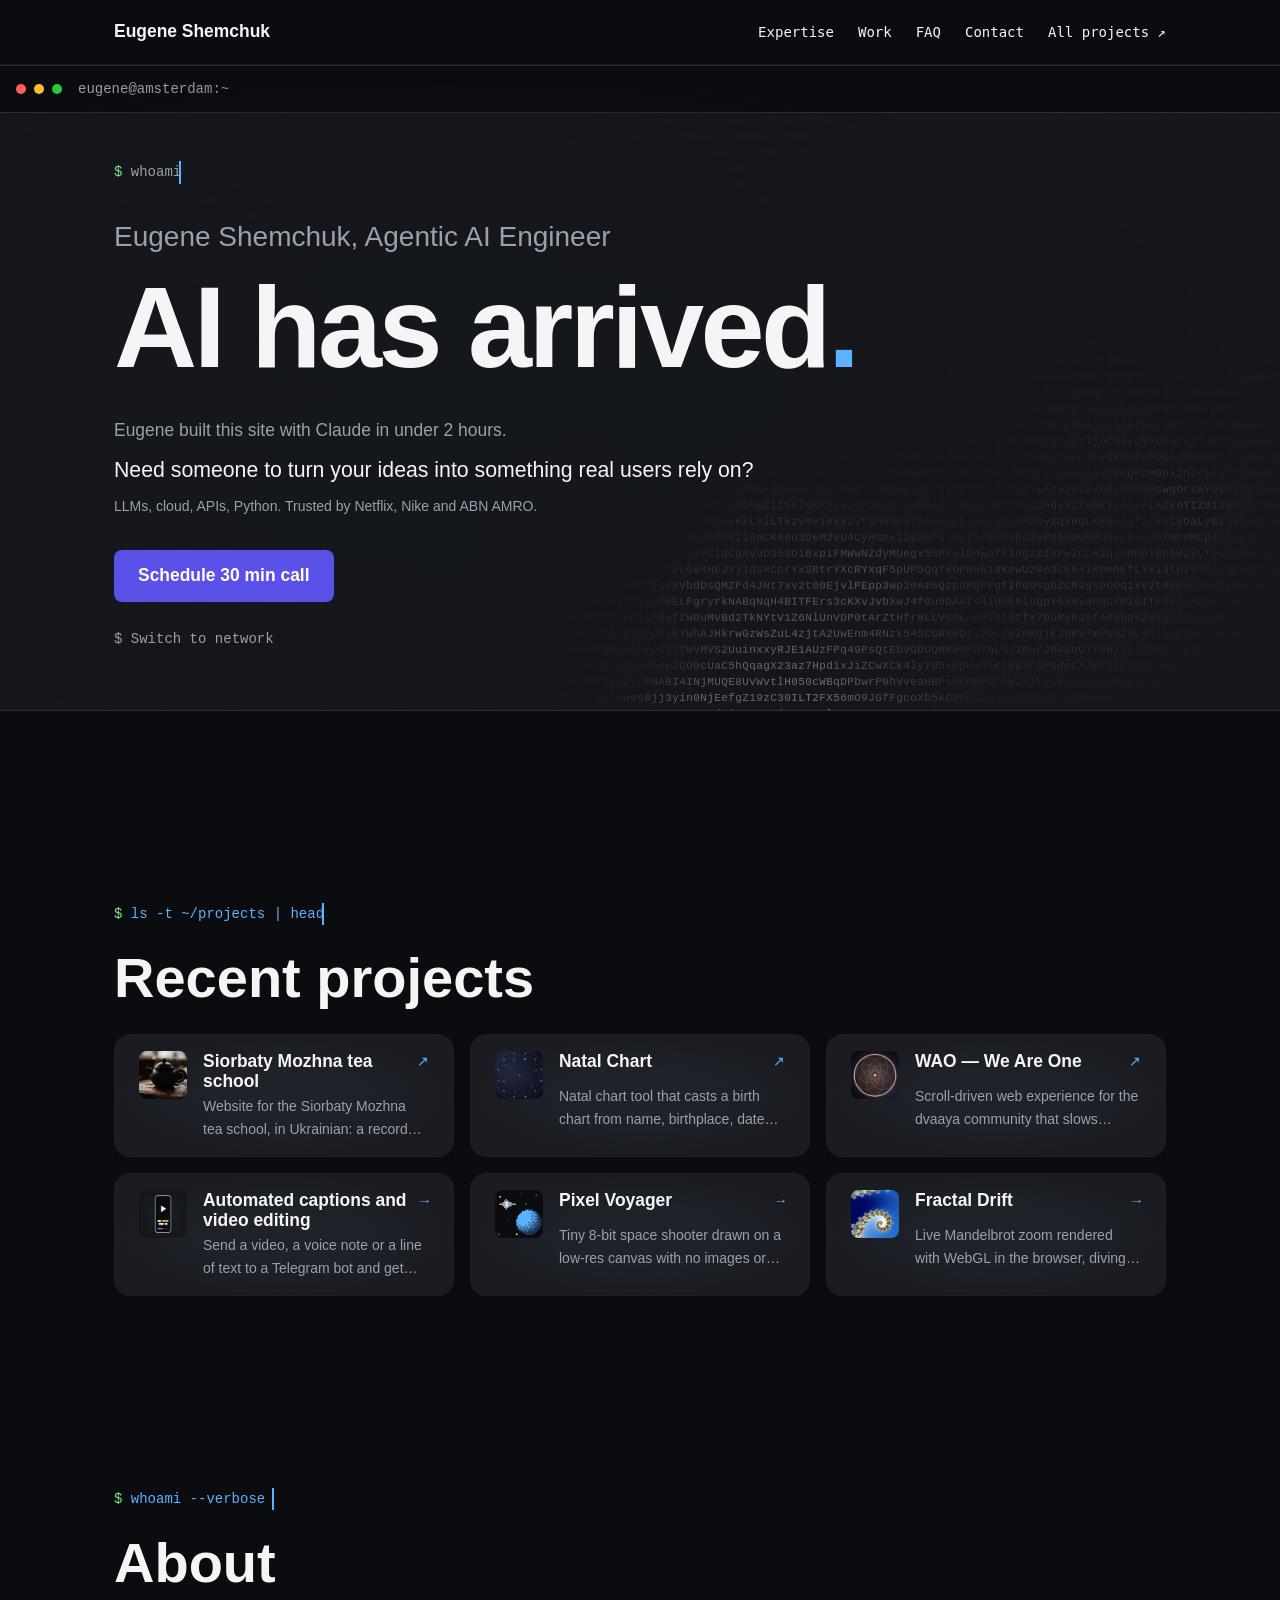
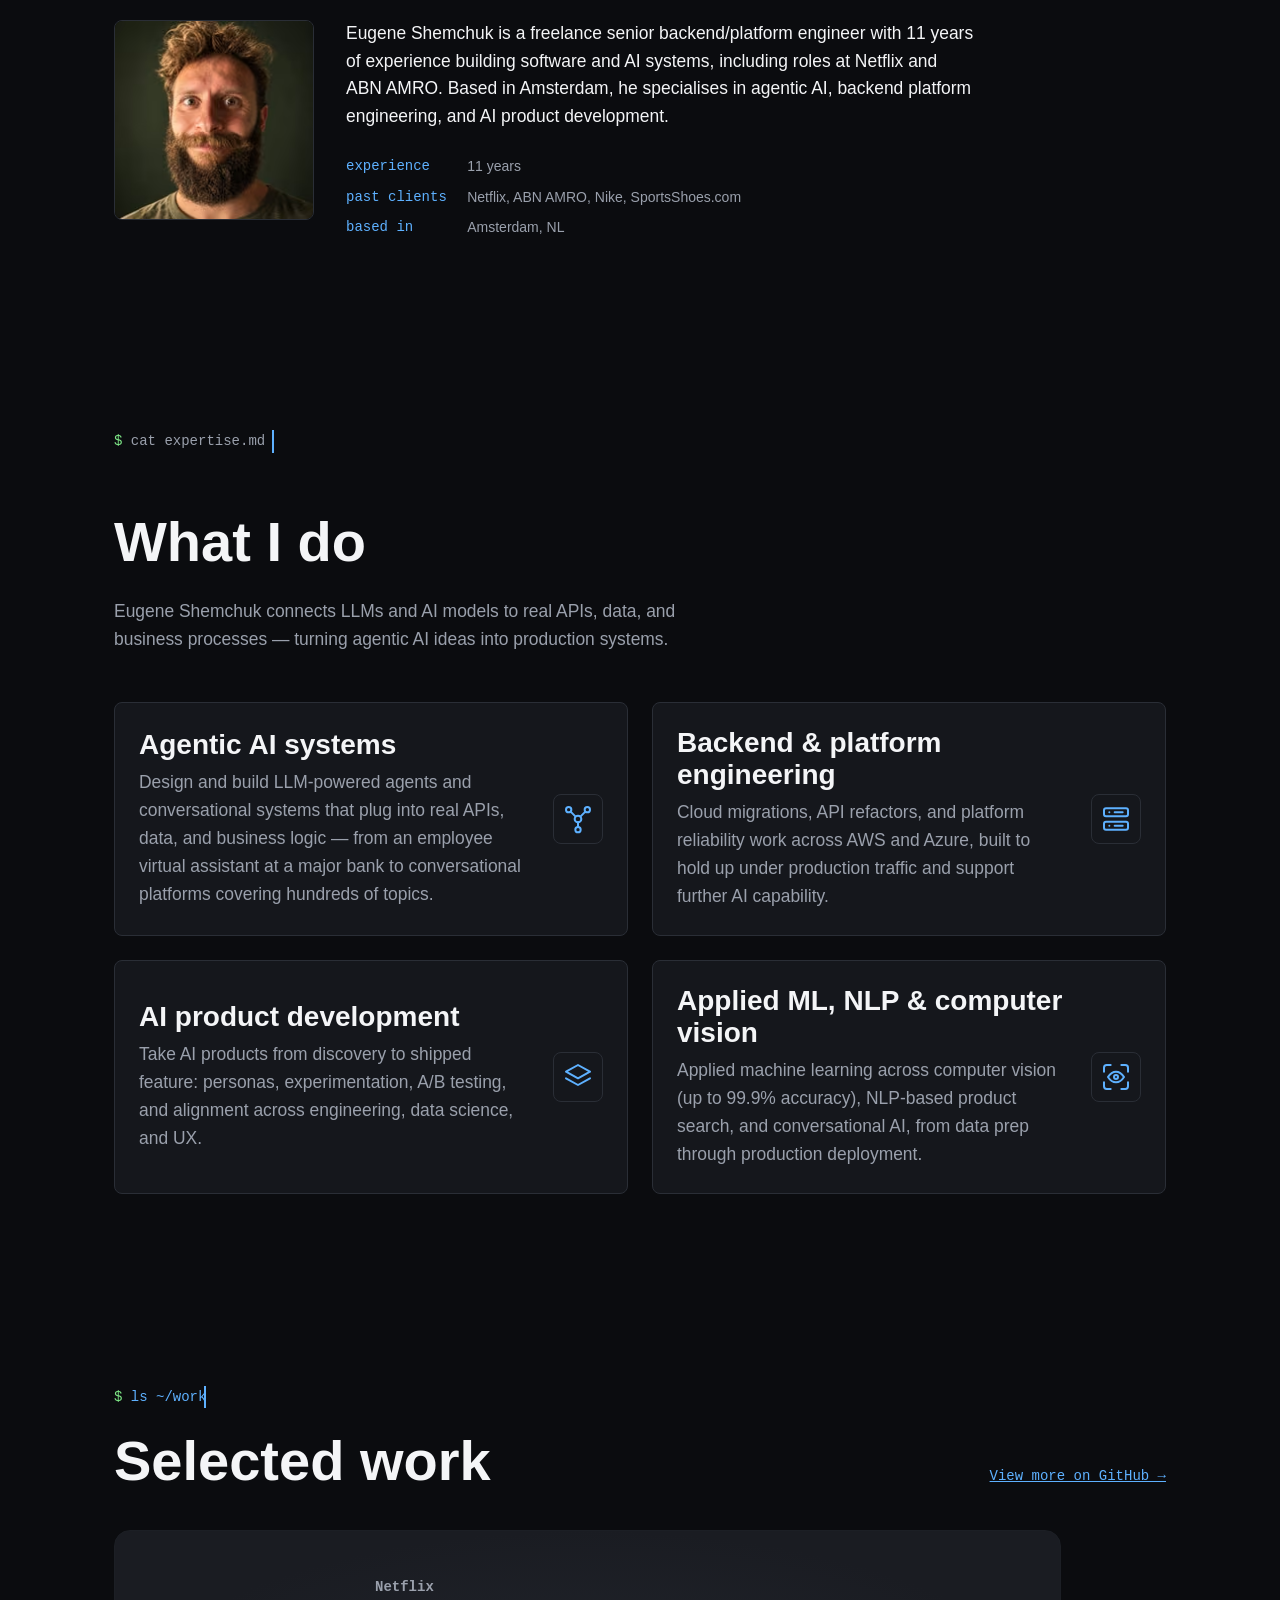
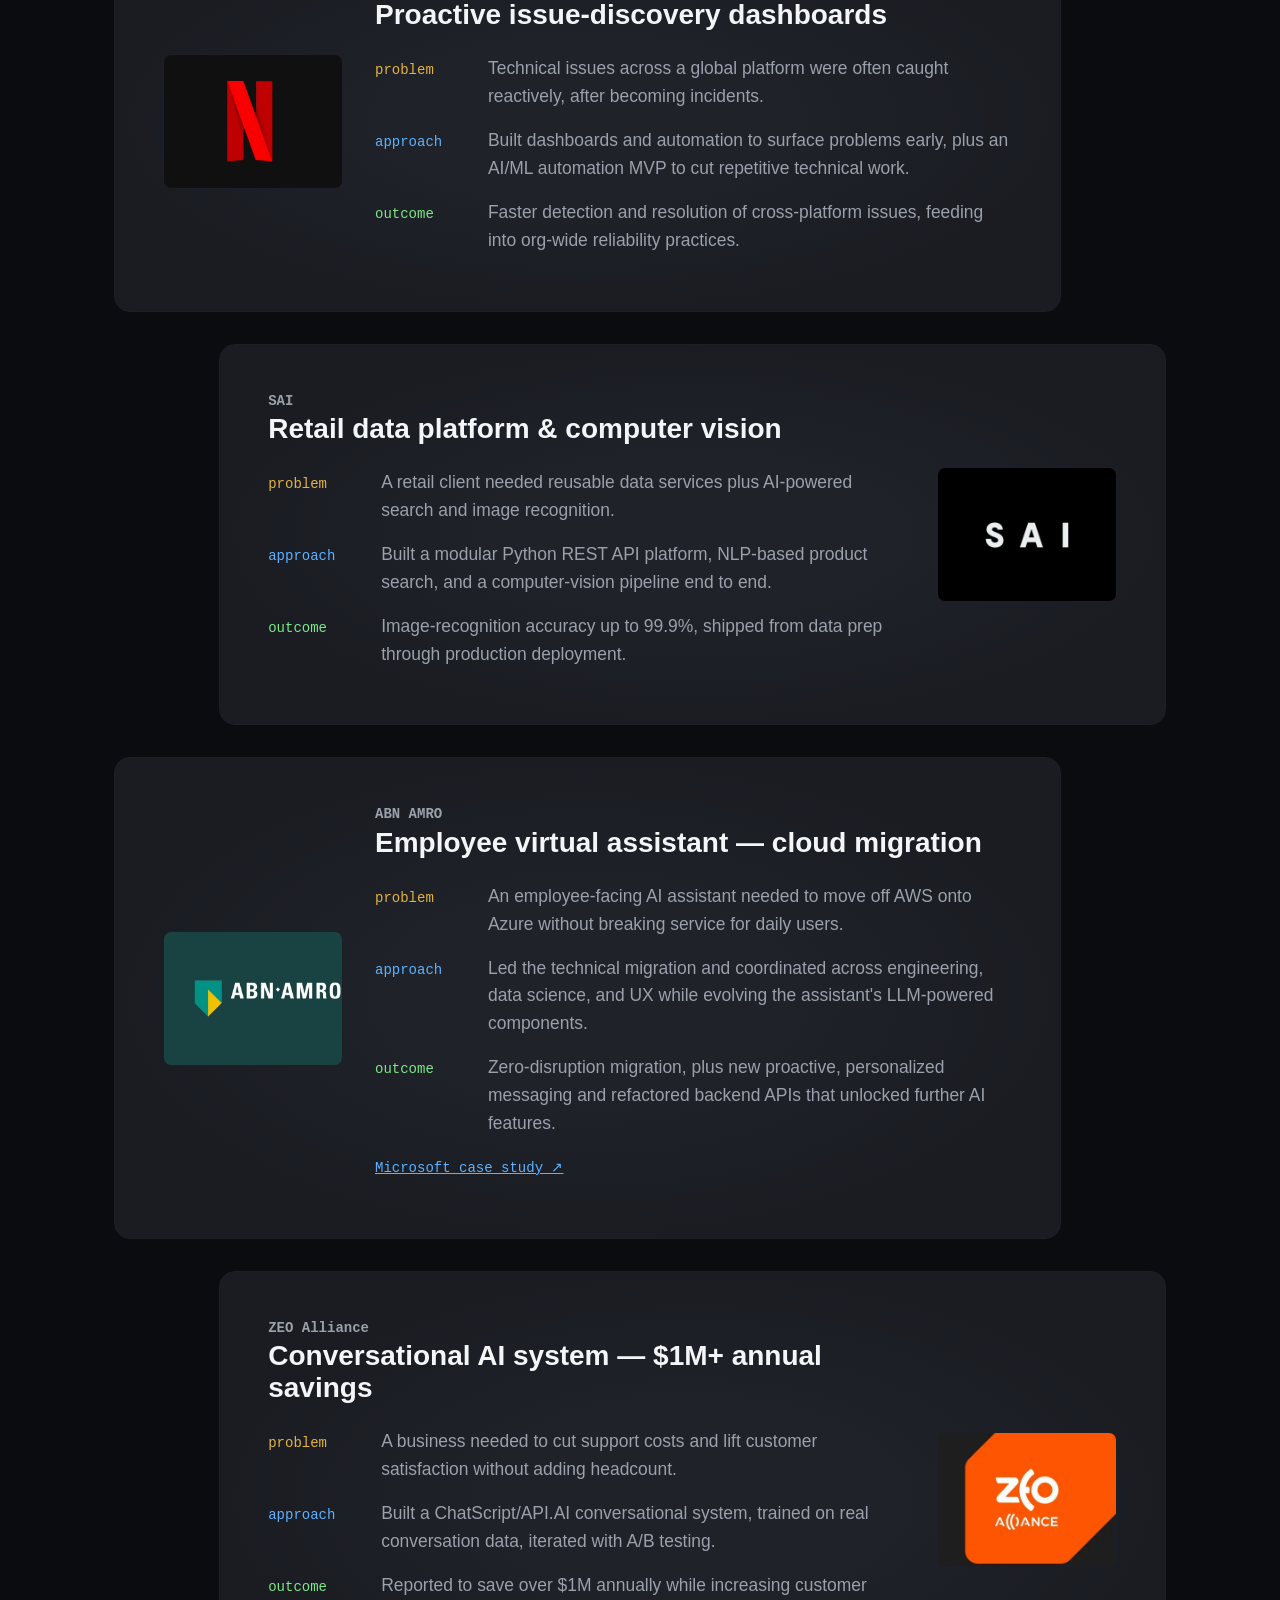
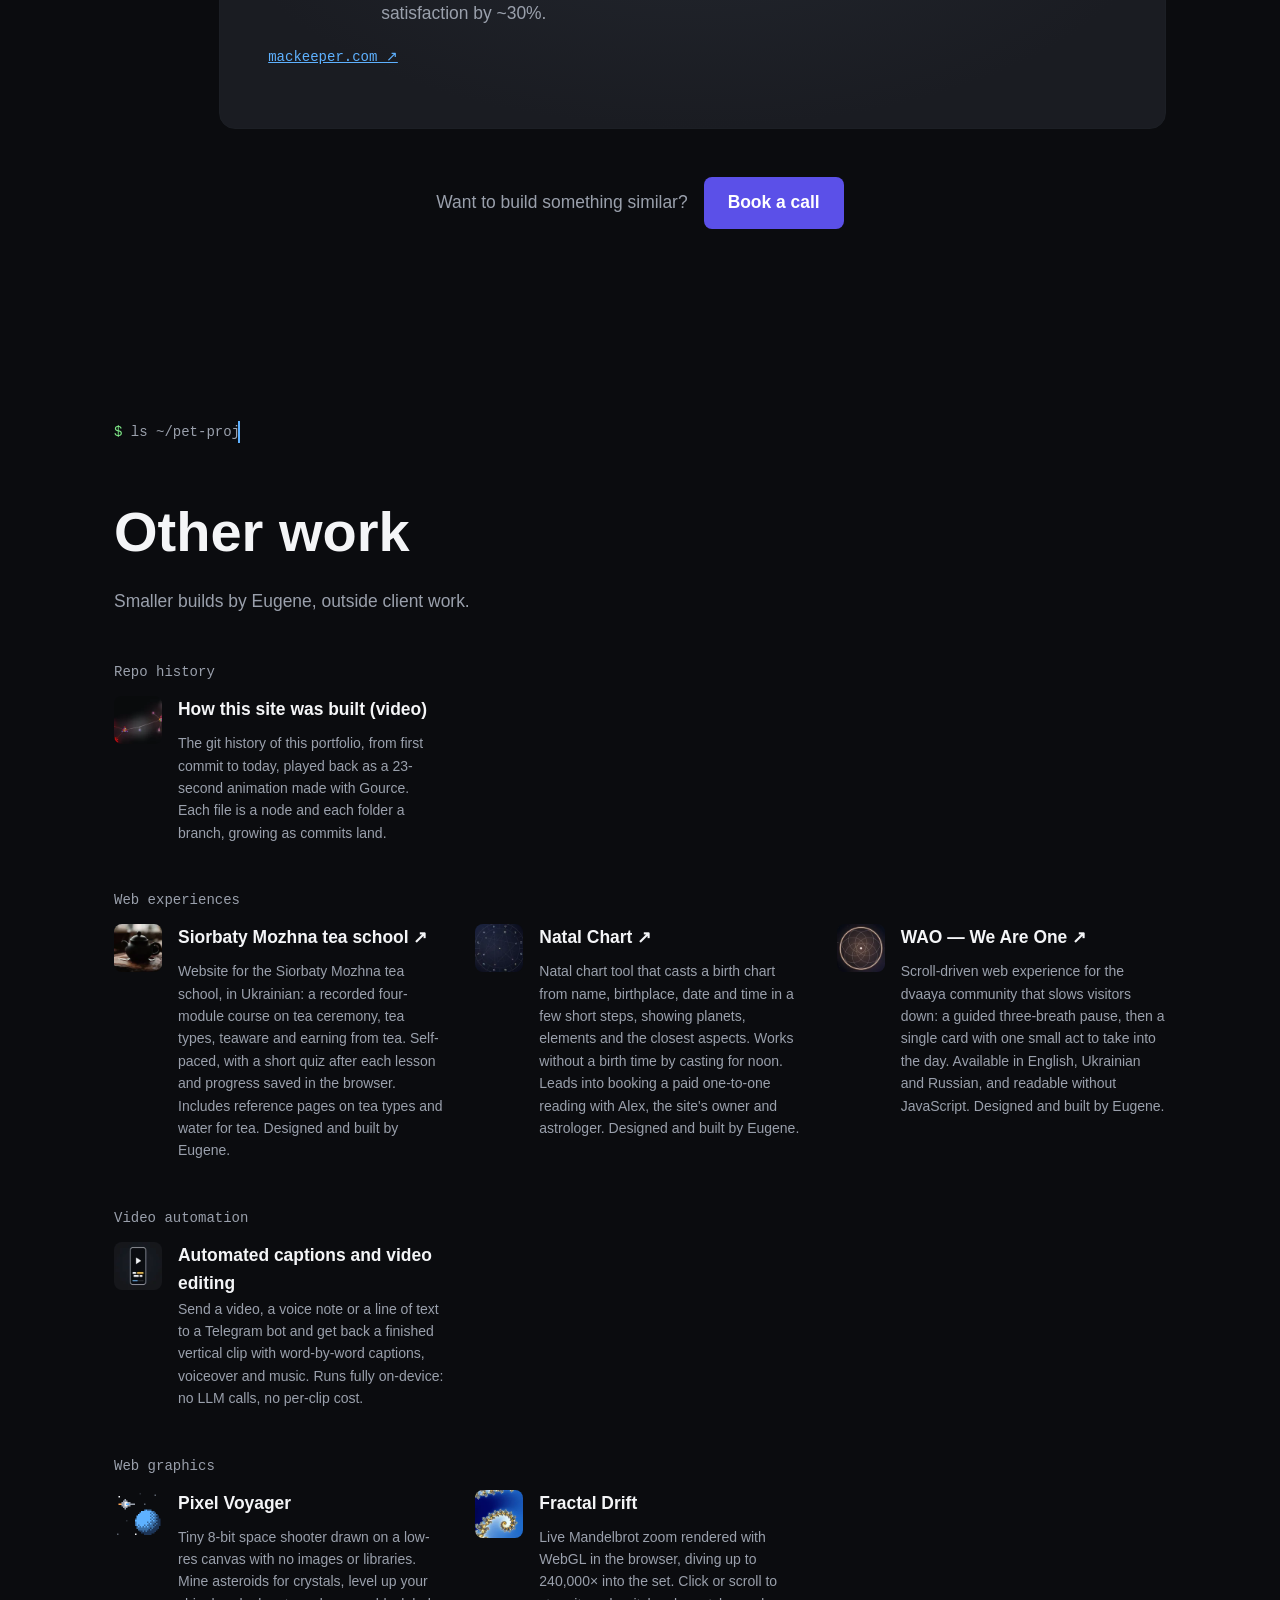
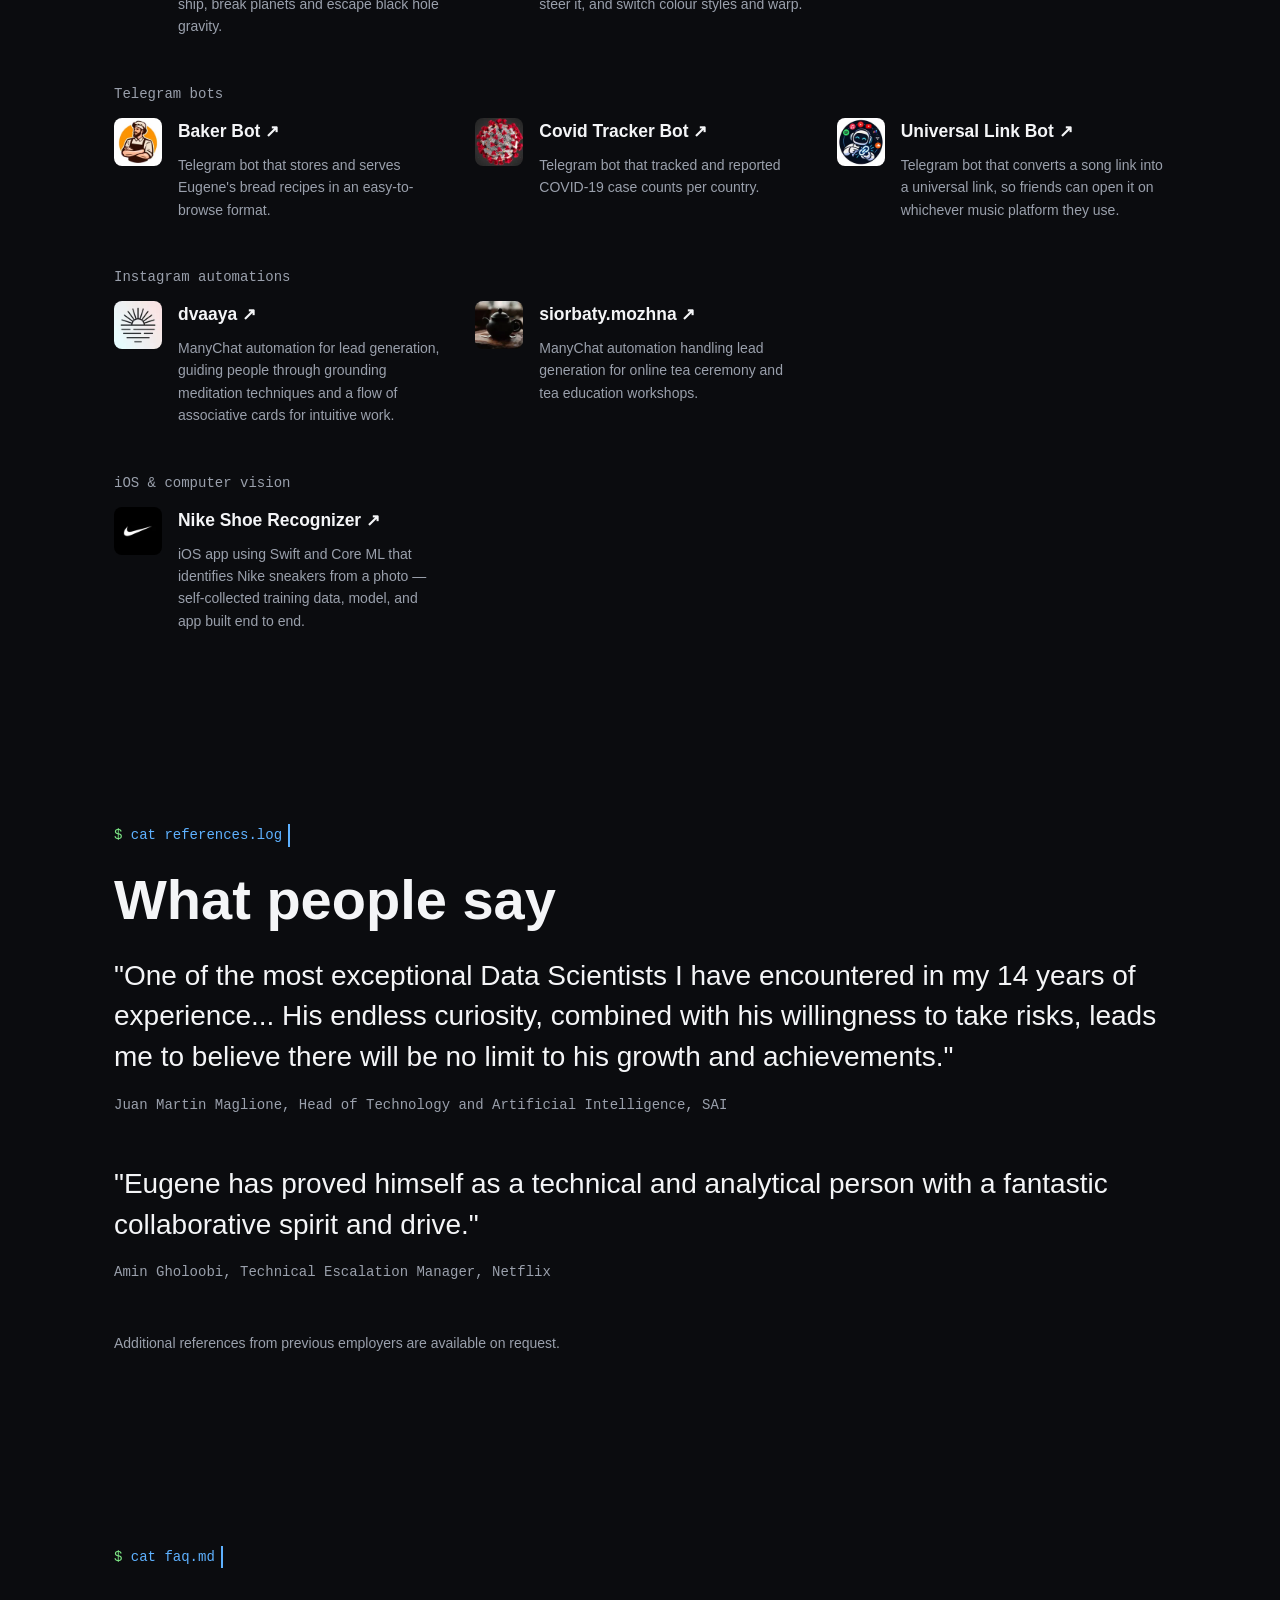
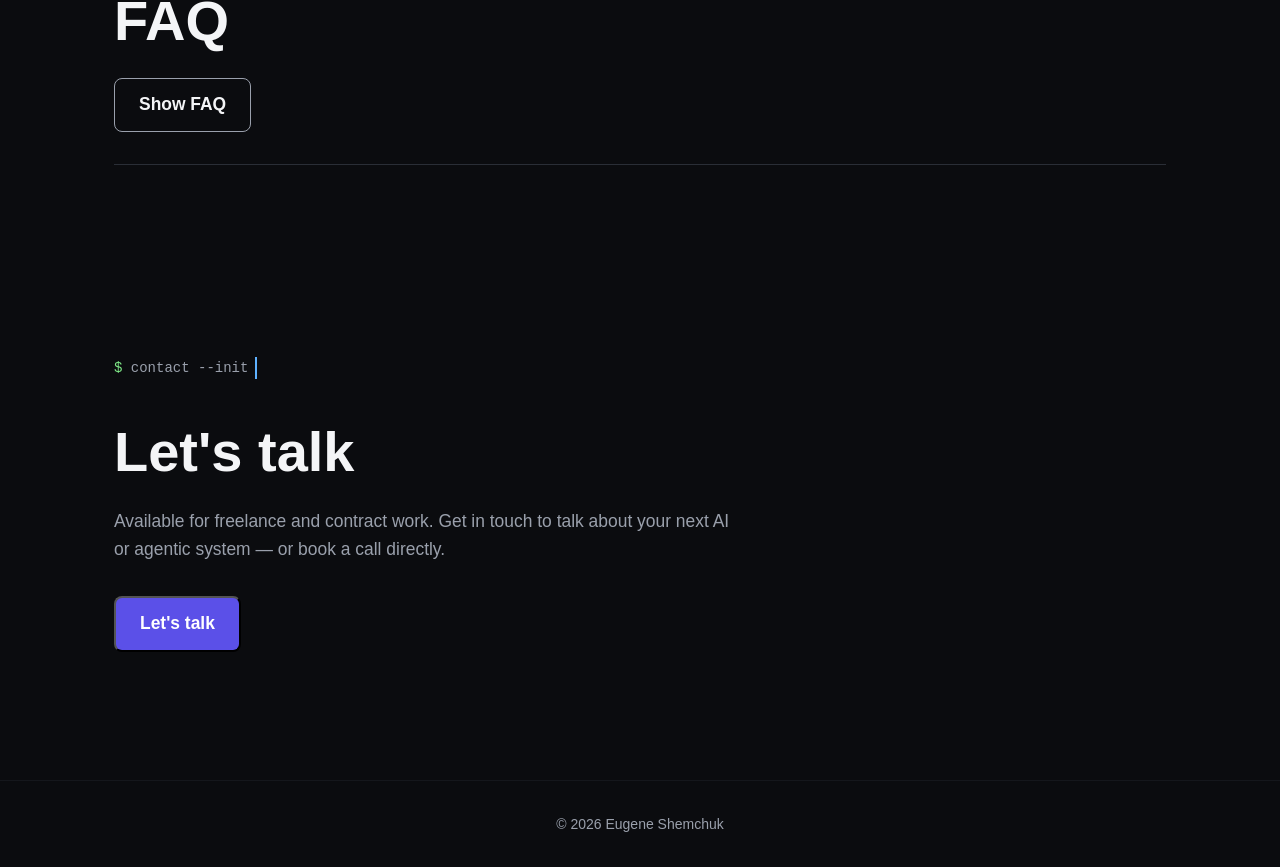
==== index.html @ 24577760 "Other work: add Gource repo history video (top) Co-Authored-By: Claude Opus 5.5 <noreply@anthropic.c" ====
<!doctype html>
<html lang="en">
<head>
  <script>document.documentElement.classList.add("js");</script>
  <meta charset="UTF-8" />
  <meta name="viewport" content="width=device-width, initial-scale=1" />
  <title>Eugene Shemchuk — Agentic AI & Platform Engineer, Amsterdam</title>
  <meta name="description" content="Eugene Shemchuk is a freelance senior backend/platform engineer in Amsterdam specialising in agentic AI systems and AI product development. Available for contract work." />
  <link rel="canonical" href="https://eugeneshemchuk.github.io/Portfolio/" />

  <meta property="og:type" content="profile" />
  <meta property="og:title" content="Eugene Shemchuk — Agentic AI & Platform Engineer, Amsterdam" />
  <meta property="og:description" content="Freelance senior backend/platform engineer building agentic AI systems and AI-powered products. Based in Amsterdam, available for contract work." />
  <meta property="og:url" content="https://eugeneshemchuk.github.io/Portfolio/" />
  <meta property="og:image" content="https://eugeneshemchuk.github.io/Portfolio/assets/img/og-image.jpg" />
  <meta property="og:image:width" content="1200" />
  <meta property="og:image:height" content="630" />
  <meta name="twitter:card" content="summary_large_image" />
  <meta name="twitter:title" content="Eugene Shemchuk — Agentic AI & Platform Engineer, Amsterdam" />
  <meta name="twitter:description" content="Freelance senior backend/platform engineer building agentic AI systems and AI-powered products. Based in Amsterdam, available for contract work." />
  <meta name="twitter:image" content="https://eugeneshemchuk.github.io/Portfolio/assets/img/og-image.jpg" />

  <link rel="stylesheet" href="css/tokens.css" />
  <link rel="stylesheet" href="css/base.css" />
  <link rel="stylesheet" href="css/sections.css" />

  <script type="application/ld+json">
  {
    "@context": "https://schema.org",
    "@type": "ProfilePage",
    "mainEntity": {
      "@type": "Person",
      "name": "Eugene Shemchuk",
      "jobTitle": "Senior Backend/Platform Engineer",
      "description": "Freelance senior backend/platform engineer specialising in agentic AI systems and AI product development.",
      "url": "https://eugeneshemchuk.github.io/Portfolio/",
      "image": "https://eugeneshemchuk.github.io/Portfolio/assets/img/eugene-600.jpg",
      "email": "mailto:shemchuk.eugene@gmail.com",
      "knowsAbout": [
        "Agentic AI systems",
        "Large language models",
        "Backend engineering",
        "Platform engineering",
        "AI product development",
        "Machine learning",
        "Natural language processing",
        "Computer vision"
      ],
      "sameAs": [
        "https://www.linkedin.com/in/eugene-shemchuk-2b9158165/",
        "https://github.com/Eugeneshemchuk"
      ],
      "address": {
        "@type": "PostalAddress",
        "addressLocality": "Amsterdam",
        "addressCountry": "NL"
      }
    }
  }
  </script>

  <script type="application/ld+json">
  {
    "@context": "https://schema.org",
    "@type": "FAQPage",
    "mainEntity": [
      {
        "@type": "Question",
        "name": "What does Eugene do?",
        "acceptedAnswer": { "@type": "Answer", "text": "Eugene is a freelance senior backend/platform engineer based in Amsterdam, specialising in agentic AI systems, backend and platform engineering, and AI product development." }
      },
      {
        "@type": "Question",
        "name": "Is Eugene available for freelance work?",
        "acceptedAnswer": { "@type": "Answer", "text": "Yes — Eugene is currently available for freelance and contract engagements." }
      },
      {
        "@type": "Question",
        "name": "How much experience does Eugene have?",
        "acceptedAnswer": { "@type": "Answer", "text": "11 years, spanning software engineering, applied ML/NLP/computer vision, and large-scale platform engineering." }
      },
      {
        "@type": "Question",
        "name": "What companies has Eugene worked with?",
        "acceptedAnswer": { "@type": "Answer", "text": "Netflix, ABN AMRO, Nike, and SportsShoes.com, spanning the entertainment, banking, and retail industries." }
      },
      {
        "@type": "Question",
        "name": "What kind of results has Eugene delivered?",
        "acceptedAnswer": { "@type": "Answer", "text": "Examples include a conversational AI system reported to save $1M+ a year and lift customer satisfaction by 30%, and computer vision systems reaching up to 99.9% accuracy." }
      },
      {
        "@type": "Question",
        "name": "Where is Eugene based, and does he work remotely?",
        "acceptedAnswer": { "@type": "Answer", "text": "Eugene works fully remote with no fixed location ties. He holds legal residence in Amsterdam, Netherlands, where he is registered as a freelancer (eenmanszaak)." }
      },
      {
        "@type": "Question",
        "name": "What AI and LLM technologies does Eugene work with?",
        "acceptedAnswer": { "@type": "Answer", "text": "Agentic workflow design, Model Context Protocol (MCP) server development, Claude API and Claude Code, the OpenAI API, prompt engineering, n8n orchestration, and conversational AI/NLP." }
      },
      {
        "@type": "Question",
        "name": "Has Eugene built MCP-based or agentic systems?",
        "acceptedAnswer": { "@type": "Answer", "text": "Yes — including an MCP server exposing database operations and Claude-powered creative-generation agents as callable tools for Claude Desktop and Claude Code, published as open source on his GitHub." }
      },
      {
        "@type": "Question",
        "name": "What cloud platforms has Eugene worked with?",
        "acceptedAnswer": { "@type": "Answer", "text": "AWS, Microsoft Azure, and Google Cloud Platform — including building the entire Azure side of ABN AMRO's platform during its AWS-to-Azure migration." }
      },
      {
        "@type": "Question",
        "name": "Does Eugene have computer vision or mobile ML experience?",
        "acceptedAnswer": { "@type": "Answer", "text": "Yes — an iOS image-recognition app built with Swift and Core ML reaching 98% accuracy in shoe-model detection, and a computer-vision security system running real-time inference on an Nvidia Jetson Orin Nano." }
      },
      {
        "@type": "Question",
        "name": "How does Eugene evaluate AI systems?",
        "acceptedAnswer": { "@type": "Answer", "text": "Through A/B testing with NPS tracking, held-out validation, error analysis, and human review of low-satisfaction interactions." }
      },
      {
        "@type": "Question",
        "name": "What other measurable results has Eugene delivered?",
        "acceptedAnswer": { "@type": "Answer", "text": "At Netflix, cut incident-response SLA from 10 minutes to 1 minute and built issue-discovery dashboards used by 40 analysts across a 200M+ member platform. Delivered a zero-incident cloud migration at ABN AMRO for a virtual assistant used by 22,000+ employees, and improved a model's accuracy from 50% to 97% through iterative training on an Upwork engagement." }
      },
      {
        "@type": "Question",
        "name": "Does Eugene have open-source work?",
        "acceptedAnswer": { "@type": "Answer", "text": "Yes — including an MCP server (wobbobobo-mcp-server), a Telegram bot that turns streaming song links into universal links (link-swapp), and a calendar-alert tool built on GitHub Actions and Twilio, all public on his GitHub." }
      },
      {
        "@type": "Question",
        "name": "Has Eugene led or mentored teams?",
        "acceptedAnswer": { "@type": "Answer", "text": "Yes — he led a cross-functional team including engineers, a data scientist, and a UX designer at ABN AMRO, and has mentored and onboarded new hires at both ABN AMRO and Netflix." }
      },
      {
        "@type": "Question",
        "name": "What's Eugene's educational background?",
        "acceptedAnswer": { "@type": "Answer", "text": "A Master's degree in Computer Science from Vinnytsia National Technical University (2011–2016), evaluated as equivalent to a Dutch Master's degree." }
      },
      {
        "@type": "Question",
        "name": "Does Eugene hold any professional certifications?",
        "acceptedAnswer": { "@type": "Answer", "text": "Yes — an Incident Responder certification from PagerDuty, dated October 2023." }
      },
      {
        "@type": "Question",
        "name": "What languages does Eugene speak?",
        "acceptedAnswer": { "@type": "Answer", "text": "Ukrainian, English, and Italian, plus basic Dutch." }
      },
      {
        "@type": "Question",
        "name": "How can I get in touch?",
        "acceptedAnswer": { "@type": "Answer", "text": "By email, LinkedIn, GitHub, or by booking a call directly." }
      }
    ]
  }
  </script>
</head>
<body>
  <a class="skip-link" href="#main">Skip to content</a>

  <header class="site-header">
    <nav class="nav" aria-label="Primary">
      <a class="nav__logo" href="#hero">Eugene Shemchuk</a>
      <button class="nav__toggle" type="button" aria-expanded="false" aria-controls="nav-menu">
        Menu
      </button>
      <ul class="nav__menu" id="nav-menu">
        <li><a href="#expertise">Expertise</a></li>
        <li><a href="#work">Work</a></li>
        <li><a href="#faq">FAQ</a></li>
        <li><a href="#contact">Contact</a></li>
        <li><a href="https://eugeneshemchuk.github.io/">All projects ↗</a></li>
      </ul>
    </nav>
  </header>

  <main id="main">

    <section id="hero" aria-labelledby="hero-heading">
      <div class="terminal hero__terminal">
        <div class="terminal__bar" aria-hidden="true">
          <span class="terminal__dot"></span>
          <span class="terminal__dot"></span>
          <span class="terminal__dot"></span>
          <span class="terminal__title">eugene@amsterdam:~</span>
        </div>
        <div class="terminal__body">
          <canvas class="hero__canvas" aria-hidden="true"></canvas>
          <canvas class="hero__hash" aria-hidden="true"></canvas>
          <div class="hero__content">
            <p class="eyebrow eyebrow--typed" style="--type-width:8ch; --type-steps:8;">$ whoami</p>
            <h1 id="hero-heading">Eugene Shemchuk, Agentic AI Engineer</h1>
            <p class="hero__display"><span class="kin"><span style="--i:0">AI</span></span> <span class="kin"><span style="--i:1">has</span></span> <span class="kin"><span class="kin__sweep" style="--i:2">arrived</span></span><span class="kin__dot">.</span></p>
            <p class="hero__proof">Eugene built this site with Claude in under 2 hours.</p>
            <p class="hero__pitch">Need someone to turn your ideas into something real users rely on?</p>
            <p class="hero__stack">LLMs, cloud, APIs, Python. Trusted by Netflix, Nike and ABN AMRO.</p>
            <div class="hero__cta">
              <a class="button button--primary" href="https://calendly.com/shemchuk-eugene/30min">Schedule 30 min call</a>
            </div>
            <button class="theme-toggle" type="button" hidden>Switch to network</button>
          </div>
        </div>
      </div>
    </section>

    <section id="recent" aria-labelledby="recent-heading">
      <div class="container">
        <p class="eyebrow eyebrow--typed" style="--type-width:25ch; --type-steps:25;">$ ls -t ~/projects | head</p>
        <h2 id="recent-heading">Recent projects</h2>
        <!-- Newest first, at most 6 cards: add new ones at the top, drop the oldest past 6 -->
        <ul class="recent__grid">
          <li class="recent__card reveal" data-reveal>
            <img class="recent__thumb" src="assets/img/work/pet-siorbaty-mozhna.webp" width="48" height="48" alt="" loading="lazy" decoding="async">
            <h3><a class="recent__link" href="https://siorbaty-mozhna.com/">Siorbaty Mozhna tea school</a></h3>
            <p>Website for the Siorbaty Mozhna tea school, in Ukrainian: a recorded four-module course on tea ceremony, tea types, teaware and earning from tea. Self-paced, with a short quiz after each lesson and progress saved in the browser.</p>
            <span class="recent__cta" aria-hidden="true">↗</span>
          </li>
          <li class="recent__card reveal" data-reveal>
            <img class="recent__thumb" src="assets/img/work/pet-natal.webp" width="48" height="48" alt="" loading="lazy" decoding="async">
            <h3><a class="recent__link" href="https://natal-harmony.pages.dev/">Natal Chart</a></h3>
            <p>Natal chart tool that casts a birth chart from name, birthplace, date and time in a few short steps, showing planets, elements and the closest aspects.</p>
            <span class="recent__cta" aria-hidden="true">↗</span>
          </li>
          <li class="recent__card reveal" data-reveal>
            <img class="recent__thumb" src="assets/img/work/pet-wao.webp" width="48" height="48" alt="" loading="lazy" decoding="async">
            <h3><a class="recent__link" href="https://wao-2ic.pages.dev/">WAO — We Are One</a></h3>
            <p>Scroll-driven web experience for the dvaaya community that slows visitors down: a guided three-breath pause, then a single card with one small act to take into the day.</p>
            <span class="recent__cta" aria-hidden="true">↗</span>
          </li>
          <li class="recent__card reveal" data-reveal>
            <img class="recent__thumb" src="assets/img/work/pet-clips.webp" width="48" height="48" alt="" loading="lazy" decoding="async">
            <h3><a class="recent__link" href="clips/">Automated captions and video editing</a></h3>
            <p>Send a video, a voice note or a line of text to a Telegram bot and get back a finished vertical clip with word-by-word captions, voiceover and music. Runs fully on-device: no LLM calls, no per-clip cost.</p>
            <span class="recent__cta" aria-hidden="true">→</span>
          </li>
          <li class="recent__card reveal" data-reveal>
            <img class="recent__thumb" src="assets/img/work/pet-game.webp" width="48" height="48" alt="" loading="lazy" decoding="async">
            <h3><a class="recent__link" href="game/">Pixel Voyager</a></h3>
            <p>Tiny 8-bit space shooter drawn on a low-res canvas with no images or libraries. Mine asteroids for crystals, level up your ship, break planets and escape black hole gravity.</p>
            <span class="recent__cta" aria-hidden="true">→</span>
          </li>
          <li class="recent__card reveal" data-reveal>
            <img class="recent__thumb" src="assets/img/work/pet-fractal.webp" width="48" height="48" alt="" loading="lazy" decoding="async">
            <h3><a class="recent__link" href="fractal/">Fractal Drift</a></h3>
            <p>Live Mandelbrot zoom rendered with WebGL in the browser, diving up to 240,000× into the set. Click or scroll to steer it, and switch colour styles and warp.</p>
            <span class="recent__cta" aria-hidden="true">→</span>
          </li>
        </ul>
      </div>
    </section>

    <section id="about" aria-labelledby="about-heading">
      <div class="container">
        <p class="eyebrow eyebrow--typed" style="--type-width:19ch; --type-steps:19;">$ whoami --verbose</p>
        <h2 id="about-heading">About</h2>
        <div class="about__content">
          <picture class="about__photo">
            <source
              type="image/avif"
              srcset="assets/img/eugene-200.avif 200w, assets/img/eugene-400.avif 400w, assets/img/eugene-600.avif 600w"
              sizes="200px"
            />
            <source
              type="image/webp"
              srcset="assets/img/eugene-200.webp 200w, assets/img/eugene-400.webp 400w, assets/img/eugene-600.webp 600w"
              sizes="200px"
            />
            <img
              src="assets/img/eugene-400.jpg"
              srcset="assets/img/eugene-200.jpg 200w, assets/img/eugene-400.jpg 400w, assets/img/eugene-600.jpg 600w"
              sizes="200px"
              width="200"
              height="200"
              alt="Portrait of Eugene Shemchuk"
              loading="lazy"
            />
          </picture>
          <div>
            <p>Eugene Shemchuk is a freelance senior backend/platform engineer with 11 years of experience building software and AI systems, including roles at Netflix and ABN AMRO. Based in Amsterdam, he specialises in agentic AI, backend platform engineering, and AI product development.</p>
            <dl class="about__stats">
              <div><dt>experience</dt><dd>11 years</dd></div>
              <div><dt>past clients</dt><dd>Netflix, ABN AMRO, Nike, SportsShoes.com</dd></div>
              <div><dt>based in</dt><dd>Amsterdam, NL</dd></div>
            </dl>
          </div>
        </div>
      </div>
    </section>

    <section id="expertise" aria-labelledby="expertise-heading">
      <div class="container">
        <p class="eyebrow eyebrow--typed" style="--type-width:19ch; --type-steps:19;">$ cat expertise.md</p>
        <h2 id="expertise-heading">What I do</h2>
        <p>Eugene Shemchuk connects LLMs and AI models to real APIs, data, and business processes — turning agentic AI ideas into production systems.</p>
        <div class="expertise__grid">
          <article class="expertise__card reveal" data-reveal>
            <div>
              <h3>Agentic AI systems</h3>
              <p>Design and build LLM-powered agents and conversational systems that plug into real APIs, data, and business logic — from an employee virtual assistant at a major bank to conversational platforms covering hundreds of topics.</p>
            </div>
            <svg class="expertise__icon" viewBox="0 0 24 24" width="32" height="32" fill="none" stroke="currentColor" stroke-width="1.5" stroke-linecap="round" stroke-linejoin="round" aria-hidden="true" focusable="false"><circle cx="12" cy="12" r="2.5"/><circle cx="5" cy="5" r="2"/><circle cx="19" cy="5" r="2"/><circle cx="12" cy="20" r="2"/><path d="M6.5 6.5l3.7 3.7M17.5 6.5l-3.7 3.7M12 14.5V18"/></svg>
          </article>
          <article class="expertise__card reveal" data-reveal>
            <div>
              <h3>Backend &amp; platform engineering</h3>
              <p>Cloud migrations, API refactors, and platform reliability work across AWS and Azure, built to hold up under production traffic and support further AI capability.</p>
            </div>
            <svg class="expertise__icon" viewBox="0 0 24 24" width="32" height="32" fill="none" stroke="currentColor" stroke-width="1.5" stroke-linecap="round" stroke-linejoin="round" aria-hidden="true" focusable="false"><rect x="3" y="4" width="18" height="6" rx="1.5"/><rect x="3" y="14" width="18" height="6" rx="1.5"/><path d="M7 7h.01M7 17h.01M11 7h6M11 17h6"/></svg>
          </article>
          <article class="expertise__card reveal" data-reveal>
            <div>
              <h3>AI product development</h3>
              <p>Take AI products from discovery to shipped feature: personas, experimentation, A/B testing, and alignment across engineering, data science, and UX.</p>
            </div>
            <svg class="expertise__icon" viewBox="0 0 24 24" width="32" height="32" fill="none" stroke="currentColor" stroke-width="1.5" stroke-linecap="round" stroke-linejoin="round" aria-hidden="true" focusable="false"><path d="M12 3l9 5-9 5-9-5 9-5z"/><path d="M3 13l9 5 9-5"/></svg>
          </article>
          <article class="expertise__card reveal" data-reveal>
            <div>
              <h3>Applied ML, NLP &amp; computer vision</h3>
              <p>Applied machine learning across computer vision (up to 99.9% accuracy), NLP-based product search, and conversational AI, from data prep through production deployment.</p>
            </div>
            <svg class="expertise__icon" viewBox="0 0 24 24" width="32" height="32" fill="none" stroke="currentColor" stroke-width="1.5" stroke-linecap="round" stroke-linejoin="round" aria-hidden="true" focusable="false"><path d="M3 8V5a2 2 0 0 1 2-2h3M16 3h3a2 2 0 0 1 2 2v3M21 16v3a2 2 0 0 1-2 2h-3M8 21H5a2 2 0 0 1-2-2v-3"/><path d="M6 12s2.5-4 6-4 6 4 6 4-2.5 4-6 4-6-4-6-4z"/><circle cx="12" cy="12" r="1.5"/></svg>
          </article>
        </div>
      </div>
    </section>

    <section id="work" aria-labelledby="work-heading">
      <div class="container">
        <p class="eyebrow eyebrow--typed" style="--type-width:11ch; --type-steps:11;">$ ls ~/work</p>
        <div class="work__header">
          <h2 id="work-heading">Selected work</h2>
          <a class="work__github" href="https://github.com/Eugeneshemchuk">View more on GitHub →</a>
        </div>
        <div class="work__grid">
          <article class="work__card reveal" data-reveal>
            <img class="work__visual" src="assets/img/work/netflix.webp" width="790" height="420" alt="" loading="lazy" decoding="async">
            <div class="work__content">
              <h3><span class="work__client">Netflix</span> Proactive issue-discovery dashboards</h3>
              <dl class="work__fields">
                <div><dt>problem</dt><dd>Technical issues across a global platform were often caught reactively, after becoming incidents.</dd></div>
                <div><dt>approach</dt><dd>Built dashboards and automation to surface problems early, plus an AI/ML automation MVP to cut repetitive technical work.</dd></div>
                <div><dt>outcome</dt><dd>Faster detection and resolution of cross-platform issues, feeding into org-wide reliability practices.</dd></div>
              </dl>
            </div>
          </article>
          <article class="work__card reveal" data-reveal>
            <img class="work__visual" src="assets/img/work/sai.webp" width="400" height="400" alt="" loading="lazy" decoding="async">
            <div class="work__content">
              <h3><span class="work__client">SAI</span> Retail data platform &amp; computer vision</h3>
              <dl class="work__fields">
                <div><dt>problem</dt><dd>A retail client needed reusable data services plus AI-powered search and image recognition.</dd></div>
                <div><dt>approach</dt><dd>Built a modular Python REST API platform, NLP-based product search, and a computer-vision pipeline end to end.</dd></div>
                <div><dt>outcome</dt><dd>Image-recognition accuracy up to 99.9%, shipped from data prep through production deployment.</dd></div>
              </dl>
            </div>
          </article>
          <article class="work__card reveal" data-reveal>
            <img class="work__visual" src="assets/img/work/abn-amro.webp" width="624" height="416" alt="" loading="lazy" decoding="async">
            <div class="work__content">
              <h3><span class="work__client">ABN AMRO</span> Employee virtual assistant — cloud migration</h3>
              <dl class="work__fields">
                <div><dt>problem</dt><dd>An employee-facing AI assistant needed to move off AWS onto Azure without breaking service for daily users.</dd></div>
                <div><dt>approach</dt><dd>Led the technical migration and coordinated across engineering, data science, and UX while evolving the assistant's LLM-powered components.</dd></div>
                <div><dt>outcome</dt><dd>Zero-disruption migration, plus new proactive, personalized messaging and refactored backend APIs that unlocked further AI features.</dd></div>
              </dl>
              <a class="work__link" href="https://learn.microsoft.com/en-us/power-platform/guidance/case-studies/abn-amro-enhances-ai">Microsoft case study ↗</a>
            </div>
          </article>
          <article class="work__card reveal" data-reveal>
            <img class="work__visual" src="assets/img/work/zeo-alliance.webp" width="400" height="400" alt="" loading="lazy" decoding="async">
            <div class="work__content">
              <h3><span class="work__client">ZEO Alliance</span> Conversational AI system — $1M+ annual savings</h3>
              <dl class="work__fields">
                <div><dt>problem</dt><dd>A business needed to cut support costs and lift customer satisfaction without adding headcount.</dd></div>
                <div><dt>approach</dt><dd>Built a ChatScript/API.AI conversational system, trained on real conversation data, iterated with A/B testing.</dd></div>
                <div><dt>outcome</dt><dd>Reported to save over $1M annually while increasing customer satisfaction by ~30%.</dd></div>
              </dl>
              <a class="work__link" href="https://mackeeper.com/">mackeeper.com ↗</a>
            </div>
          </article>
        </div>
        <p class="work__cta">Want to build something similar? <a class="button button--primary" href="https://calendly.com/shemchuk-eugene/30min">Book a call</a></p>
      </div>
    </section>

    <section id="other-work" aria-labelledby="other-work-heading">
      <div class="container">
        <p class="eyebrow eyebrow--typed" style="--type-width:15ch; --type-steps:15;">$ ls ~/pet-projects</p>
        <h2 id="other-work-heading">Other work</h2>
        <p>Smaller builds by Eugene, outside client work.</p>
        <div class="other-work__groups">
          <!-- Newest projects first: add new groups/entries at the top -->
          <div class="other-work__group reveal" data-reveal>
            <h3>Repo history</h3>
            <ul class="other-work__list">
              <li>
                <img class="other-work__thumb" src="assets/img/work/pet-history.webp" width="48" height="48" alt="" loading="lazy" decoding="async">
                <div>
                  <a class="other-work__name" href="assets/video/portfolio-history.mp4">How this site was built (video)</a>
                  <p class="other-work__desc">The git history of this portfolio, from first commit to today, played back as a 23-second animation made with Gource. Each file is a node and each folder a branch, growing as commits land.</p>
                </div>
              </li>
            </ul>
          </div>
          <div class="other-work__group reveal" data-reveal>
            <h3>Web experiences</h3>
            <ul class="other-work__list">
              <li>
                <img class="other-work__thumb" src="assets/img/work/pet-siorbaty-mozhna.webp" width="48" height="48" alt="" loading="lazy" decoding="async">
                <div>
                  <a class="other-work__name" href="https://siorbaty-mozhna.com/">Siorbaty Mozhna tea school ↗</a>
                  <p class="other-work__desc">Website for the Siorbaty Mozhna tea school, in Ukrainian: a recorded four-module course on tea ceremony, tea types, teaware and earning from tea. Self-paced, with a short quiz after each lesson and progress saved in the browser. Includes reference pages on tea types and water for tea. Designed and built by Eugene.</p>
                </div>
              </li>
              <li>
                <img class="other-work__thumb" src="assets/img/work/pet-natal.webp" width="48" height="48" alt="" loading="lazy" decoding="async">
                <div>
                  <a class="other-work__name" href="https://natal-harmony.pages.dev/">Natal Chart ↗</a>
                  <p class="other-work__desc">Natal chart tool that casts a birth chart from name, birthplace, date and time in a few short steps, showing planets, elements and the closest aspects. Works without a birth time by casting for noon. Leads into booking a paid one-to-one reading with Alex, the site's owner and astrologer. Designed and built by Eugene.</p>
                </div>
              </li>
              <li>
                <img class="other-work__thumb" src="assets/img/work/pet-wao.webp" width="48" height="48" alt="" loading="lazy" decoding="async">
                <div>
                  <a class="other-work__name" href="https://wao-2ic.pages.dev/">WAO — We Are One ↗</a>
                  <p class="other-work__desc">Scroll-driven web experience for the dvaaya community that slows visitors down: a guided three-breath pause, then a single card with one small act to take into the day. Available in English, Ukrainian and Russian, and readable without JavaScript. Designed and built by Eugene.</p>
                </div>
              </li>
            </ul>
          </div>
          <div class="other-work__group reveal" data-reveal>
            <h3>Video automation</h3>
            <ul class="other-work__list">
              <li>
                <img class="other-work__thumb" src="assets/img/work/pet-clips.webp" width="48" height="48" alt="" loading="lazy" decoding="async">
                <div>
                  <a class="other-work__name" href="clips/">Automated captions and video editing</a>
                  <p class="other-work__desc">Send a video, a voice note or a line of text to a Telegram bot and get back a finished vertical clip with word-by-word captions, voiceover and music. Runs fully on-device: no LLM calls, no per-clip cost.</p>
                </div>
              </li>
            </ul>
          </div>
          <div class="other-work__group reveal" data-reveal>
            <h3>Web graphics</h3>
            <ul class="other-work__list">
              <li>
                <img class="other-work__thumb" src="assets/img/work/pet-game.webp" width="48" height="48" alt="" loading="lazy" decoding="async">
                <div>
                  <a class="other-work__name" href="game/">Pixel Voyager</a>
                  <p class="other-work__desc">Tiny 8-bit space shooter drawn on a low-res canvas with no images or libraries. Mine asteroids for crystals, level up your ship, break planets and escape black hole gravity.</p>
                </div>
              </li>
              <li>
                <img class="other-work__thumb" src="assets/img/work/pet-fractal.webp" width="48" height="48" alt="" loading="lazy" decoding="async">
                <div>
                  <a class="other-work__name" href="fractal/">Fractal Drift</a>
                  <p class="other-work__desc">Live Mandelbrot zoom rendered with WebGL in the browser, diving up to 240,000× into the set. Click or scroll to steer it, and switch colour styles and warp.</p>
                </div>
              </li>
            </ul>
          </div>
          <div class="other-work__group reveal" data-reveal>
            <h3>Telegram bots</h3>
            <ul class="other-work__list">
              <li>
                <img class="other-work__thumb" src="assets/img/work/pet-baker-bot.webp" width="48" height="48" alt="" loading="lazy" decoding="async">
                <div>
                  <a class="other-work__name" href="https://t.me/YourBakerFriendBot">Baker Bot ↗</a>
                  <p class="other-work__desc">Telegram bot that stores and serves Eugene's bread recipes in an easy-to-browse format.</p>
                </div>
              </li>
              <li>
                <img class="other-work__thumb" src="assets/img/work/pet-covid-tracker.webp" width="48" height="48" alt="" loading="lazy" decoding="async">
                <div>
                  <a class="other-work__name" href="https://t.me/TrackingCoronavirusBot">Covid Tracker Bot ↗</a>
                  <p class="other-work__desc">Telegram bot that tracked and reported COVID-19 case counts per country.</p>
                </div>
              </li>
              <li>
                <img class="other-work__thumb" src="assets/img/work/pet-universal-link.webp" width="48" height="48" alt="" loading="lazy" decoding="async">
                <div>
                  <a class="other-work__name" href="https://t.me/uni22bot">Universal Link Bot ↗</a>
                  <p class="other-work__desc">Telegram bot that converts a song link into a universal link, so friends can open it on whichever music platform they use.</p>
                </div>
              </li>
            </ul>
          </div>
          <div class="other-work__group reveal" data-reveal>
            <h3>Instagram automations</h3>
            <ul class="other-work__list">
              <li>
                <img class="other-work__thumb" src="assets/img/work/pet-dvaaya.webp" width="48" height="48" alt="" loading="lazy" decoding="async">
                <div>
                  <a class="other-work__name" href="https://www.instagram.com/dvaaya/">dvaaya ↗</a>
                  <p class="other-work__desc">ManyChat automation for lead generation, guiding people through grounding meditation techniques and a flow of associative cards for intuitive work.</p>
                </div>
              </li>
              <li>
                <img class="other-work__thumb" src="assets/img/work/pet-siorbaty-mozhna.webp" width="48" height="48" alt="" loading="lazy" decoding="async">
                <div>
                  <a class="other-work__name" href="https://www.instagram.com/siorbaty.mozhna/">siorbaty.mozhna ↗</a>
                  <p class="other-work__desc">ManyChat automation handling lead generation for online tea ceremony and tea education workshops.</p>
                </div>
              </li>
            </ul>
          </div>
          <div class="other-work__group reveal" data-reveal>
            <h3>iOS &amp; computer vision</h3>
            <ul class="other-work__list">
              <li>
                <img class="other-work__thumb" src="assets/img/work/pet-nike.webp" width="48" height="48" alt="" loading="lazy" decoding="async">
                <div>
                  <a class="other-work__name" href="https://www.youtube.com/shorts/NH_mX_JKBQo">Nike Shoe Recognizer ↗</a>
                  <p class="other-work__desc">iOS app using Swift and Core ML that identifies Nike sneakers from a photo — self-collected training data, model, and app built end to end.</p>
                </div>
              </li>
            </ul>
          </div>
        </div>
      </div>
    </section>

    <section id="references" aria-labelledby="references-heading">
      <div class="container">
        <p class="eyebrow eyebrow--typed" style="--type-width:21ch; --type-steps:21;">$ cat references.log</p>
        <h2 id="references-heading">What people say</h2>
        <div class="references__list">
          <blockquote class="testimonial reveal" data-reveal>
            <p>"One of the most exceptional Data Scientists I have encountered in my 14 years of experience... His endless curiosity, combined with his willingness to take risks, leads me to believe there will be no limit to his growth and achievements."</p>
            <footer>Juan Martin Maglione, Head of Technology and Artificial Intelligence, SAI</footer>
          </blockquote>
          <blockquote class="testimonial reveal" data-reveal>
            <p>"Eugene has proved himself as a technical and analytical person with a fantastic collaborative spirit and drive."</p>
            <footer>Amin Gholoobi, Technical Escalation Manager, Netflix</footer>
          </blockquote>
        </div>
        <p class="references__note">Additional references from previous employers are available on request.</p>
      </div>
    </section>

    <section id="faq" aria-labelledby="faq-heading">
      <div class="container">
        <p class="eyebrow eyebrow--typed" style="--type-width:13ch; --type-steps:13;">$ cat faq.md</p>
        <h2 id="faq-heading">FAQ</h2>
        <button type="button" class="button button--secondary faq__toggle" aria-expanded="false" aria-controls="faq-list">Show FAQ</button>
        <div class="faq__reveal" id="faq-list">
        <div class="faq__list">
          <details class="faq__item">
            <summary>What does Eugene do?</summary>
            <p>Eugene is a freelance senior backend/platform engineer based in Amsterdam, specialising in agentic AI systems, backend and platform engineering, and AI product development.</p>
          </details>
          <details class="faq__item">
            <summary>Is Eugene available for freelance work?</summary>
            <p>Yes — Eugene is currently available for freelance and contract engagements.</p>
          </details>
          <details class="faq__item">
            <summary>How much experience does Eugene have?</summary>
            <p>11 years, spanning software engineering, applied ML/NLP/computer vision, and large-scale platform engineering.</p>
          </details>
          <details class="faq__item">
            <summary>What companies has Eugene worked with?</summary>
            <p>Netflix, ABN AMRO, Nike, and SportsShoes.com, spanning the entertainment, banking, and retail industries.</p>
          </details>
          <details class="faq__item">
            <summary>What kind of results has Eugene delivered?</summary>
            <p>Examples include a conversational AI system reported to save $1M+ a year and lift customer satisfaction by 30%, and computer vision systems reaching up to 99.9% accuracy.</p>
          </details>
          <details class="faq__item">
            <summary>Where is Eugene based, and does he work remotely?</summary>
            <p>Eugene works fully remote with no fixed location ties. He holds legal residence in Amsterdam, Netherlands, where he is registered as a freelancer (eenmanszaak).</p>
          </details>
          <details class="faq__item">
            <summary>What AI and LLM technologies does Eugene work with?</summary>
            <p>Agentic workflow design, Model Context Protocol (MCP) server development, Claude API and Claude Code, the OpenAI API, prompt engineering, n8n orchestration, and conversational AI/NLP.</p>
          </details>
          <details class="faq__item">
            <summary>Has Eugene built MCP-based or agentic systems?</summary>
            <p>Yes — including an MCP server exposing database operations and Claude-powered creative-generation agents as callable tools for Claude Desktop and Claude Code, published as open source on his GitHub.</p>
          </details>
          <details class="faq__item">
            <summary>What cloud platforms has Eugene worked with?</summary>
            <p>AWS, Microsoft Azure, and Google Cloud Platform — including building the entire Azure side of ABN AMRO's platform during its AWS-to-Azure migration.</p>
          </details>
          <details class="faq__item">
            <summary>Does Eugene have computer vision or mobile ML experience?</summary>
            <p>Yes — an iOS image-recognition app built with Swift and Core ML reaching 98% accuracy in shoe-model detection, and a computer-vision security system running real-time inference on an Nvidia Jetson Orin Nano.</p>
          </details>
          <details class="faq__item">
            <summary>How does Eugene evaluate AI systems?</summary>
            <p>Through A/B testing with NPS tracking, held-out validation, error analysis, and human review of low-satisfaction interactions.</p>
          </details>
          <details class="faq__item">
            <summary>What other measurable results has Eugene delivered?</summary>
            <p>At Netflix, cut incident-response SLA from 10 minutes to 1 minute and built issue-discovery dashboards used by 40 analysts across a 200M+ member platform. Delivered a zero-incident cloud migration at ABN AMRO for a virtual assistant used by 22,000+ employees, and improved a model's accuracy from 50% to 97% through iterative training on an Upwork engagement.</p>
          </details>
          <details class="faq__item">
            <summary>Does Eugene have open-source work?</summary>
            <p>Yes — including an MCP server (wobbobobo-mcp-server), a Telegram bot that turns streaming song links into universal links (link-swapp), and a calendar-alert tool built on GitHub Actions and Twilio, all public on his GitHub.</p>
          </details>
          <details class="faq__item">
            <summary>Has Eugene led or mentored teams?</summary>
            <p>Yes — he led a cross-functional team including engineers, a data scientist, and a UX designer at ABN AMRO, and has mentored and onboarded new hires at both ABN AMRO and Netflix.</p>
          </details>
          <details class="faq__item">
            <summary>What's Eugene's educational background?</summary>
            <p>A Master's degree in Computer Science from Vinnytsia National Technical University (2011–2016), evaluated as equivalent to a Dutch Master's degree.</p>
          </details>
          <details class="faq__item">
            <summary>Does Eugene hold any professional certifications?</summary>
            <p>Yes — an Incident Responder certification from PagerDuty, dated October 2023.</p>
          </details>
          <details class="faq__item">
            <summary>What languages does Eugene speak?</summary>
            <p>Ukrainian, English, and Italian, plus basic Dutch.</p>
          </details>
          <details class="faq__item">
            <summary>How can I get in touch?</summary>
            <p>By email, LinkedIn, GitHub, or by booking a call directly — see the contact section below.</p>
          </details>
        </div>
        </div>
      </div>
    </section>

    <section id="contact" aria-labelledby="contact-heading">
      <div class="container">
        <p class="eyebrow eyebrow--typed" style="--type-width:17ch; --type-steps:17;">$ contact --init</p>
        <h2 id="contact-heading">Let's talk</h2>
        <p>Available for freelance and contract work. Get in touch to talk about your next AI or agentic system — or book a call directly.</p>
        <button type="button" class="button button--primary contact__toggle" aria-expanded="false" aria-controls="contact-links">Let's talk</button>
        <div class="contact__reveal" id="contact-links">
          <ul class="contact__links">
            <li>
              <span class="contact__label">email</span>
              <a href="mailto:shemchuk&#46;eugene&#64;gmail&#46;com">shemchuk&#46;eugene&#64;gmail&#46;com</a>
            </li>
            <li>
              <span class="contact__label">linkedin</span>
              <a href="https://www.linkedin.com/in/eugene-shemchuk-2b9158165/">linkedin.com/in/eugene-shemchuk</a>
            </li>
            <li>
              <span class="contact__label">github</span>
              <a href="https://github.com/Eugeneshemchuk">github.com/Eugeneshemchuk</a>
            </li>
            <li>
              <span class="contact__label">book a call</span>
              <a href="https://calendly.com/shemchuk-eugene/30min">calendly.com/shemchuk-eugene</a>
            </li>
          </ul>
        </div>
      </div>
    </section>

  </main>

  <footer class="site-footer">
    <p>&copy; 2026 Eugene Shemchuk</p>
  </footer>

  <script src="js/nav.js" defer></script>
  <script src="js/network.js" defer></script>
  <script src="js/hash.js" defer></script>
  <script src="js/egg.js" defer></script>
</body>
</html>
---- css/tokens.css ----
:root {
  /* Colour — dark-first, restrained. Checked against WCAG AA on --color-bg. */
  --color-bg: #0b0c0f;
  --color-surface: #15171c;
  --color-card: #1a1c22;      /* work cards: lifted so dark logos read */
  --color-card-glow: #1f2229; /* work cards: centre highlight */
  --color-text: #f4f5f7;
  --color-text-muted: #9aa0ac;
  --color-accent: #5eb1ff;
  --color-border: #2a2e36;
  --color-border-soft: #1c1f25; /* faint hairline, decorative only */
  --canvas-opacity-narrow: 0.4; /* hero network behind text on <768px */
  --hero-scrim: color-mix(in srgb, var(--color-surface) 82%, transparent); /* soft backdrop behind hero text */
  --hero-scrim-narrow: color-mix(in srgb, var(--color-surface) 55%, transparent); /* same, <768px: text covers the card */
  --color-hash-ink: #292929;    /* hero hash cloud: resting glyphs (decorative) */
  --color-hash-hi: #9a9a9a;     /* hero hash cloud: glyphs lit by hover, trail or smoke */
  --color-hash-glow: #008f11;   /* hero hash cloud: click-wave colour */

  /* Primary button — indigo-violet. White text 5.6:1; button vs bg 3.5:1, vs surface 3.2:1 */
  --color-button: #5b50e8;
  --color-button-hover: #4a3fd6;
  --color-on-button: #ffffff;

  /* Syntax-style accents — used sparingly for terminal/editor colour cues. All AA-checked on bg/surface. */
  --color-syntax-green: #7ee787;
  --color-syntax-pink: #ff6ac1;
  --color-syntax-amber: #e3b341;
  --color-syntax-purple: #c792ea;
  --color-syntax-cyan: #56d4dd;
  --color-syntax-orange: #ffa657;

  /* Decorative-only traffic-light dots (terminal window chrome), no text-contrast requirement */
  --color-dot-red: #ff5f57;
  --color-dot-amber: #febc2e;
  --color-dot-green: #28c840;

  /* Font family — system stack (chosen over a self-hosted font: zero requests, zero CLS risk) */
  --font-sans: -apple-system, BlinkMacSystemFont, "Segoe UI", Roboto, Helvetica, Arial, sans-serif;
  /* Terminal chrome only — system monospace, no extra font file/request */
  --font-mono: ui-monospace, SFMono-Regular, "SF Mono", Menlo, Consolas, "Liberation Mono", monospace;
  /* Nav links — Sublime Text's default editor fonts (Menlo on Mac, Consolas on Windows) */
  --font-code: Menlo, Consolas, "DejaVu Sans Mono", "Liberation Mono", monospace;
  --font-weight-regular: 400;
  --font-weight-bold: 700;

  /* Type scale — fluid, clamp(min, preferred, max) */
  --fs-sm: clamp(0.8125rem, 0.78rem + 0.15vw, 0.875rem);
  --fs-base: clamp(1rem, 0.97rem + 0.15vw, 1.125rem);
  --fs-md: clamp(1.125rem, 1.05rem + 0.35vw, 1.375rem);
  --fs-lg: clamp(1.375rem, 1.2rem + 0.8vw, 1.75rem);
  --fs-xl: clamp(1.75rem, 1.45rem + 1.4vw, 2.5rem);
  --fs-2xl: clamp(2.25rem, 1.7rem + 2.4vw, 3.5rem);
  --fs-3xl: clamp(2.75rem, 1.9rem + 3.8vw, 4.75rem);
  --fs-display: clamp(3rem, 1.6rem + 7vw, 7.5rem); /* hero hook line */
  --tracking-display: -0.03em;

  --line-height-tight: 1.15;
  --line-height-snug: 1.45;
  --line-height-base: 1.6;

  /* Spacing scale — 4px base */
  --space-1: 0.25rem;
  --space-2: 0.5rem;
  --space-3: 0.75rem;
  --space-4: 1rem;
  --space-5: 1.5rem;
  --space-6: 2rem;
  --space-7: 3rem;
  --space-8: 4rem;
  --space-9: 6rem;

  /* Radii */
  --radius-sm: 4px;
  --radius-md: 8px;
  --radius-lg: 16px;

  /* Motion */
  --duration-fast: 120ms;
  --duration-base: 180ms;
  --duration-slow: 200ms;
  --ease-standard: cubic-bezier(0.4, 0, 0.2, 1);
  --duration-egg: 450ms; /* easter egg: dot hop + bubble pop */
  --ease-pop: cubic-bezier(0.34, 1.56, 0.64, 1);
  /* Hero kinetic headline: words rise from a mask, dot pops, one light sweep */
  --duration-kin: 700ms;
  --delay-kin: 150ms;
  --stagger-kin: 110ms;
  --ease-kin: cubic-bezier(0.16, 1, 0.3, 1); /* expo-out */
  --duration-kin-sweep: 1100ms;

  /* Layout */
  --content-max-width: 1100px;
  --gutter: clamp(1rem, 4vw, 1.5rem);
  --header-height: 64px;
}
---- css/base.css ----
/* Reset */
*,
*::before,
*::after {
  box-sizing: border-box;
}

* {
  margin: 0;
}

html {
  -webkit-text-size-adjust: 100%;
  scroll-behavior: smooth;
}

img,
picture,
svg,
video {
  display: block;
  max-width: 100%;
  height: auto;
}

input,
button,
textarea,
select {
  font: inherit;
}

ul[class],
ol[class] {
  list-style: none;
  padding: 0;
}

@media (prefers-reduced-motion: reduce) {
  html {
    scroll-behavior: auto;
  }

  *,
  *::before,
  *::after {
    animation-duration: 0.01ms !important;
    animation-iteration-count: 1 !important;
    transition-duration: 0.01ms !important;
    scroll-behavior: auto !important;
  }
}

/* Typography */
body {
  min-height: 100vh;
  background: var(--color-bg);
  color: var(--color-text);
  font-family: var(--font-sans);
  font-weight: var(--font-weight-regular);
  font-size: var(--fs-base);
  line-height: var(--line-height-base);
}

h1,
h2,
h3 {
  line-height: var(--line-height-tight);
  font-weight: var(--font-weight-bold);
}

h1 {
  font-size: var(--fs-3xl);
}

h2 {
  font-size: var(--fs-2xl);
  margin-bottom: var(--space-5);
}

h3 {
  font-size: var(--fs-lg);
}

p {
  max-width: 65ch;
}

a {
  color: var(--color-accent);
}

a:focus-visible,
button:focus-visible,
summary:focus-visible {
  outline: 2px solid var(--color-accent);
  outline-offset: 2px;
}

.visually-hidden {
  position: absolute;
  width: 1px;
  height: 1px;
  overflow: hidden;
  clip: rect(0 0 0 0);
  white-space: nowrap;
}

/* Skip link */
.skip-link {
  position: absolute;
  top: -100%;
  left: var(--space-4);
  z-index: 100;
  padding: var(--space-2) var(--space-4);
  background: var(--color-accent);
  color: var(--color-bg);
  border-radius: var(--radius-sm);
  text-decoration: none;
  font-weight: var(--font-weight-bold);
  transition: top var(--duration-fast) var(--ease-standard);
}

.skip-link:focus {
  top: var(--space-4);
}

/* Layout primitives */
.container {
  max-width: var(--content-max-width);
  margin-inline: auto;
  padding-inline: var(--gutter);
}

main section {
  padding-block: var(--space-9);
}

/* Header / nav */
.site-header {
  position: sticky;
  top: 0;
  z-index: 50;
  background: var(--color-bg);
  border-bottom: 1px solid var(--color-surface);
}

.nav {
  position: relative;
  display: flex;
  align-items: center;
  justify-content: space-between;
  gap: var(--space-4);
  max-width: var(--content-max-width);
  margin-inline: auto;
  padding-inline: var(--gutter);
  min-height: var(--header-height);
}

.nav__logo {
  font-weight: var(--font-weight-bold);
  text-decoration: none;
  color: var(--color-text);
}

.nav__toggle {
  display: none;
  align-items: center;
  justify-content: center;
  min-height: 44px;
  min-width: 44px;
  background: none;
  border: 1px solid var(--color-text-muted);
  border-radius: var(--radius-sm);
  color: var(--color-text);
  padding: var(--space-2) var(--space-3);
}

.nav__menu {
  display: flex;
  flex-wrap: wrap;
  gap: var(--space-5);
}

/* Each link lights up in its own editor syntax colour on hover/active, in menu order */
.nav__menu li:nth-child(1) { --link-color: var(--color-accent); }
.nav__menu li:nth-child(2) { --link-color: var(--color-syntax-green); }
.nav__menu li:nth-child(3) { --link-color: var(--color-syntax-pink); }
.nav__menu li:nth-child(4) { --link-color: var(--color-syntax-amber); }
.nav__menu li:nth-child(5) { --link-color: var(--color-syntax-purple); }
.nav__menu li:nth-child(6) { --link-color: var(--color-syntax-cyan); }
.nav__menu li:nth-child(7) { --link-color: var(--color-syntax-orange); }

.nav__menu a {
  display: inline-block;
  padding-block: var(--space-3);
  color: var(--color-text);
  font-family: var(--font-code);
  font-size: var(--fs-sm);
  text-decoration: underline 2px transparent;
  text-underline-offset: 6px;
  transition: color var(--duration-fast) var(--ease-standard),
    text-decoration-color var(--duration-fast) var(--ease-standard);
}

.nav__menu a:hover,
.nav__menu a.is-active {
  color: var(--link-color);
  text-decoration-color: currentColor;
}

@media (max-width: 900px) {
  html.js .nav__toggle {
    display: inline-flex;
  }

  html.js .nav__menu {
    display: none;
    position: absolute;
    top: 100%;
    left: 0;
    right: 0;
    flex-direction: column;
    gap: var(--space-4);
    padding: var(--space-4) var(--gutter);
    background: var(--color-bg);
    border-bottom: 1px solid var(--color-surface);
  }

  html.js .nav__menu.is-open {
    display: flex;
  }
}

/* Footer */
.site-footer {
  border-top: 1px solid var(--color-surface);
  padding: var(--space-6) var(--gutter);
  text-align: center;
  color: var(--color-text-muted);
  font-size: var(--fs-sm);
}

.site-footer p {
  margin-inline: auto;
}

/* Buttons */
.button {
  display: inline-flex;
  align-items: center;
  justify-content: center;
  min-height: 44px;
  padding: var(--space-3) var(--space-5);
  border-radius: var(--radius-md);
  text-decoration: none;
  font-weight: var(--font-weight-bold);
  transition: background var(--duration-fast) var(--ease-standard),
    color var(--duration-fast) var(--ease-standard),
    border-color var(--duration-fast) var(--ease-standard);
}

.button--primary {
  background: var(--color-button);
  color: var(--color-on-button);
}

.button--primary:hover {
  background: var(--color-button-hover);
}

.button--secondary {
  background: transparent;
  color: var(--color-text);
  border: 1px solid var(--color-text-muted);
}

.button--secondary:hover {
  border-color: var(--color-text);
}

/* Terminal window chrome — reused across hero + work cards */
.terminal {
  background: var(--color-surface);
  border: 1px solid var(--color-border);
  border-radius: var(--radius-md);
  overflow: hidden;
}

.terminal__bar {
  display: flex;
  align-items: center;
  gap: var(--space-2);
  padding: var(--space-3) var(--space-4);
  background: var(--color-bg);
  border-bottom: 1px solid var(--color-border);
}

.terminal__dot {
  width: 10px;
  height: 10px;
  border-radius: 50%;
  flex-shrink: 0;
}

.terminal__dot:nth-child(1) {
  background: var(--color-dot-red);
}

.terminal__dot:nth-child(2) {
  background: var(--color-dot-amber);
}

.terminal__dot:nth-child(3) {
  background: var(--color-dot-green);
}

/* Easter egg (js/egg.js): clicked dots hop, a bubble pops up then dissolves */
.terminal__dot.is-hopping {
  animation: dot-hop var(--duration-egg) var(--ease-standard);
}

@keyframes dot-hop {
  30% { transform: translateY(-9px) scale(1.15); }
  55% { transform: translateY(0) scale(1.2, 0.8); }
  75% { transform: translateY(-3px); }
}

/* Pixel-dissolve overlays (js/egg.js); bubbles sit above the sticky header */
.pixel-overlay {
  position: absolute;
  z-index: 40;
  pointer-events: none;
}

.egg {
  z-index: 60;
  transform-origin: var(--egg-origin, 50% 100%);
  animation: egg-pop var(--duration-egg) var(--ease-pop);
}

@keyframes egg-pop {
  from { transform: translateY(8px) scale(0.4); opacity: 0; }
}

.terminal__title {
  margin-left: var(--space-2);
  font-family: var(--font-mono);
  font-size: var(--fs-sm);
  color: var(--color-text-muted);
  overflow: hidden;
  text-overflow: ellipsis;
  white-space: nowrap;
}

.terminal__body {
  padding: var(--space-6) var(--space-5);
}

/* Prompt-style eyebrow label, precedes section headings */
.eyebrow {
  display: block;
  font-family: var(--font-mono);
  font-size: var(--fs-sm);
  color: var(--color-accent);
  margin-bottom: var(--space-3);
}

.eyebrow::first-letter {
  color: var(--color-syntax-green);
}

.eyebrow--typed {
  display: inline-block;
  overflow: hidden;
  white-space: nowrap;
  border-right: 2px solid var(--color-accent);
  width: 0;
  animation: typing 0.6s steps(var(--type-steps, 10)) 0.15s both,
    caret-blink 0.8s step-end infinite;
}

@keyframes typing {
  from {
    width: 0;
  }
  to {
    width: var(--type-width, 10ch);
  }
}

@keyframes caret-blink {
  50% {
    border-color: transparent;
  }
}

/* Scroll reveal — progressive enhancement only, gated on html.js */
html.js .reveal {
  opacity: 0;
  transform: translateY(12px);
  transition: opacity var(--duration-slow) var(--ease-standard),
    transform var(--duration-slow) var(--ease-standard);
}

html.js .reveal.is-visible {
  opacity: 1;
  transform: none;
}
---- css/sections.css ----
/* ==========================================================================
   #hero
   ========================================================================== */

#hero {
  padding-block-start: 0;
}

/* Full-bleed terminal window — the window chrome spans the viewport,
   inner content stays centred/readable at content-max-width */
.hero__terminal {
  border-radius: 0;
  border-left: none;
  border-right: none;
}

/* Body spans the viewport so the canvas is full-bleed;
   .hero__content keeps the text at content-max-width */
.hero__terminal .terminal__body {
  position: relative;
  padding-block: var(--space-7);
  padding-inline: 0;
}

.hero__content {
  position: relative;
  z-index: 0;
  max-width: var(--content-max-width);
  margin-inline: auto;
  padding-inline: var(--gutter);
}

/* Feathered scrim so the text stays legible over the animation; no hard edges */
.hero__content::before {
  content: "";
  position: absolute;
  inset: -15% -10%;
  z-index: -1;
  background: radial-gradient(ellipse 60% 55% at 35% 50%, var(--hero-scrim) 45%, transparent 100%);
  pointer-events: none;
}

.hero__canvas,
.hero__hash {
  position: absolute;
  inset: 0;
  width: 100%;
  height: 100%;
  pointer-events: none;
}

/* Text fills the hero on small screens, so the network sits further back */
/* Hero theme, set by hash.js: only the active animation's canvas is shown */
.terminal__body:not([data-hero-theme="network"]) .hero__canvas,
.terminal__body:not([data-hero-theme="hash"]) .hero__hash {
  display: none;
}

@media (max-width: 767px) {
  .hero__canvas {
    opacity: var(--canvas-opacity-narrow);
  }

  /* The hash cloud is dim by design, so it keeps full strength under a lighter scrim */
  .hero__content::before {
    background: radial-gradient(ellipse 60% 55% at 35% 50%, var(--hero-scrim-narrow) 45%, transparent 100%);
  }
}

/* h1 carries name + role for search; the display line below is the visual hook */
.hero__terminal h1 {
  margin-block: var(--space-4) var(--space-2);
  font-size: var(--fs-lg);
  font-weight: var(--font-weight-regular);
  color: var(--color-text-muted);
}

.hero__terminal p {
  color: var(--color-text-muted);
}

.hero__display {
  position: relative;
  margin-bottom: var(--space-5);
  font-size: var(--fs-display);
  font-weight: var(--font-weight-bold);
  line-height: var(--line-height-tight);
  letter-spacing: var(--tracking-display);
}

.hero__terminal .hero__display,
.hero__terminal .hero__pitch {
  color: var(--color-text);
}

.hero__pitch {
  margin-top: var(--space-2);
  font-size: var(--fs-md);
}

.hero__stack {
  margin-top: var(--space-2);
  font-size: var(--fs-sm);
}

/* Kinetic headline on load (JS only, so no-JS shows it static).
   Each word rises out of its own mask with a slight tilt, staggered;
   the full stop pops in accent; one light sweep crosses "arrived".
   Whole sequence is done in about 1.4s; text is in the HTML throughout. */
.kin {
  display: inline-block;
  overflow: hidden;
  overflow: clip;
  vertical-align: top;
  padding-block: 0.06em 0.12em; /* room for descenders inside the mask */
  margin-block: -0.06em -0.12em;
}

.kin > span {
  display: inline-block;
  transform-origin: 0 100%;
}

.kin__dot {
  display: inline-block;
  color: var(--color-accent);
}

.js .kin > span {
  animation: kin-rise var(--duration-kin) var(--ease-kin) both;
  animation-delay: calc(var(--delay-kin) + var(--i) * var(--stagger-kin));
}

.js .kin__dot {
  animation: kin-pop var(--duration-kin) var(--ease-pop) both;
  animation-delay: calc(var(--delay-kin) + 3 * var(--stagger-kin) + var(--duration-kin) * 0.4);
}

@supports ((-webkit-background-clip: text) or (background-clip: text)) {
  .js .kin > .kin__sweep {
    background: linear-gradient(100deg, var(--color-text) 42%, var(--color-accent) 50%, var(--color-text) 58%) 100% 0 / 300% 100%;
    -webkit-background-clip: text;
    background-clip: text;
    color: transparent;
    animation:
      kin-rise var(--duration-kin) var(--ease-kin) both,
      kin-sweep var(--duration-kin-sweep) var(--ease-standard) both;
    animation-delay:
      calc(var(--delay-kin) + var(--i) * var(--stagger-kin)),
      calc(var(--delay-kin) + 3 * var(--stagger-kin) + var(--duration-kin) * 0.5);
  }
}

@keyframes kin-rise {
  from { transform: translateY(110%) rotate(6deg); }
  to   { transform: none; }
}

@keyframes kin-pop {
  from { transform: scale(0); }
  to   { transform: none; }
}

@keyframes kin-sweep {
  from { background-position: 100% 0; }
  to   { background-position: 0 0; }
}

@media (prefers-reduced-motion: reduce) {
  .js .kin > span,
  .js .kin__dot {
    animation: none;
  }
}

/* Positioned so it paints above the canvas; network lines pass behind it */
.hero__cta {
  position: relative;
  display: flex;
  flex-wrap: wrap;
  gap: var(--space-4);
  margin-top: var(--space-6);
}

/* Shown by hash.js; switches the hero theme between hash cloud and network */
.theme-toggle {
  position: relative;
  min-height: 44px;
  margin-top: var(--space-4);
  padding: 0 var(--space-2);
  margin-inline-start: calc(-1 * var(--space-2));
  background: none;
  border: none;
  color: var(--color-text-muted);
  font-family: var(--font-mono);
  font-size: var(--fs-sm);
  cursor: pointer;
  transition: color var(--duration-fast) var(--ease-standard);
}

.theme-toggle::before {
  content: "$ ";
}

.theme-toggle:hover {
  color: var(--color-text);
}

/* Set by network.js while the pointer is held in fun mode */
.terminal__body.is-playing {
  -webkit-user-select: none;
  user-select: none;
}

/* ==========================================================================
   #recent
   ========================================================================== */

/* Up to 6 compact cards: 3 columns on desktop, 2 on tablet, 1 on mobile */
.recent__grid {
  display: grid;
  grid-template-columns: repeat(auto-fill, minmax(min(300px, 100%), 1fr));
  gap: var(--space-4);
}

/* Same lifted card as #work, as a compact row: thumb left, text right.
   The whole card is the link target via .recent__link::after */
.recent__card {
  position: relative;
  display: grid;
  grid-template-columns: 48px minmax(0, 1fr);
  column-gap: var(--space-4);
  row-gap: var(--space-1);
  align-items: start;
  padding: var(--space-4) var(--space-5);
  background: radial-gradient(closest-side, var(--color-card-glow) 40%, var(--color-card));
  border: 1px solid var(--color-border-soft);
  border-radius: var(--radius-lg);
  transition: border-color var(--duration-fast) var(--ease-standard);
}

.recent__card:hover,
.recent__card:focus-within {
  border-color: var(--color-accent);
}

.recent__thumb {
  grid-row: span 2;
  border-radius: var(--radius-md);
}

/* Leaves room for the arrow in the top corner */
.recent__card h3 {
  margin-bottom: 0;
  padding-inline-end: 2ch;
  font-size: var(--fs-base);
}

.recent__link {
  color: var(--color-text);
  text-decoration: none;
}

.recent__link::after {
  content: "";
  position: absolute;
  inset: 0;
  border-radius: inherit;
}

/* Two lines in the card; the full text stays in the HTML for crawlers */
.recent__card p {
  display: -webkit-box;
  -webkit-box-orient: vertical;
  -webkit-line-clamp: 2;
  overflow: hidden;
  color: var(--color-text-muted);
  font-size: var(--fs-sm);
}

.recent__cta {
  position: absolute;
  top: var(--space-4);
  right: var(--space-5);
  font-family: var(--font-mono);
  font-size: var(--fs-sm);
  color: var(--color-accent);
}

/* ==========================================================================
   #clips
   ========================================================================== */

#clips {
  padding-block: var(--space-7) 0;
}

/* Whole card is the link target via .clips__link::after */
.clips__card {
  position: relative;
  transition: border-color var(--duration-fast) var(--ease-standard);
}

.clips__card:hover {
  border-color: var(--color-accent);
}

.clips__body {
  display: grid;
  gap: var(--space-6);
  align-items: center;
}

.clips__text p:not(.eyebrow) {
  color: var(--color-text-muted);
  margin-bottom: var(--space-5);
}

.clips__link::after {
  content: "";
  position: absolute;
  inset: 0;
}

.clips__visual img {
  width: 100%;
  height: auto;
  border-radius: var(--radius-md);
}

@media (min-width: 768px) {
  .clips__body {
    grid-template-columns: minmax(0, 1fr) minmax(0, 1.1fr);
    padding: var(--space-7);
  }
}

/* ==========================================================================
   #about
   ========================================================================== */

.about__content {
  display: grid;
  grid-template-columns: auto 1fr;
  gap: var(--space-6);
  align-items: start;
}

.about__photo {
  width: 200px;
  height: 200px;
  flex-shrink: 0;
  border-radius: var(--radius-md);
  border: 1px solid var(--color-border);
  overflow: hidden;
}

.about__photo img {
  width: 100%;
  height: 100%;
  object-fit: cover;
}

.about__stats {
  margin-top: var(--space-5);
  display: grid;
  gap: var(--space-2);
}

.about__stats > div {
  display: flex;
  gap: var(--space-3);
  font-size: var(--fs-sm);
}

.about__stats dt {
  font-family: var(--font-mono);
  color: var(--color-accent);
  min-width: 13ch;
}

.about__stats dd {
  color: var(--color-text-muted);
}

@media (max-width: 640px) {
  .about__content {
    grid-template-columns: 1fr;
  }
}

/* ==========================================================================
   #expertise
   ========================================================================== */

#expertise > .container > p {
  color: var(--color-text-muted);
  margin-bottom: var(--space-7);
}

.expertise__grid {
  display: grid;
  gap: var(--space-5);
}

@media (min-width: 768px) {
  .expertise__grid {
    grid-template-columns: repeat(2, 1fr);
  }
}

/* Text column + icon column on the right, icon centred against the text */
.expertise__card {
  display: grid;
  grid-template-columns: minmax(0, 1fr) auto;
  align-items: center;
  gap: var(--space-5);
  padding: var(--space-5);
  background: var(--color-surface);
  border: 1px solid var(--color-border);
  border-radius: var(--radius-md);
}

.expertise__card h3 {
  margin-bottom: var(--space-2);
}

.expertise__icon {
  box-sizing: content-box;
  padding: var(--space-2);
  color: var(--color-accent);
  border: 1px solid var(--color-border);
  border-radius: var(--radius-md);
}

.expertise__card p:last-child {
  color: var(--color-text-muted);
}

/* ==========================================================================
   #work
   ========================================================================== */

.work__header {
  display: flex;
  flex-wrap: wrap;
  align-items: baseline;
  justify-content: space-between;
  gap: var(--space-2) var(--space-5);
  margin-bottom: var(--space-6);
}

.work__header h2 {
  margin-bottom: 0;
}

.work__github {
  display: inline-flex;
  align-items: center;
  min-height: 44px;
  font-family: var(--font-mono);
  font-size: var(--fs-sm);
}

.work__grid {
  display: grid;
  gap: var(--space-6);
}

/* Lifted card tone with a soft centre highlight and a faint hairline border */
.work__card {
  display: grid;
  gap: var(--space-4);
  padding: var(--space-6) var(--space-5);
  background: radial-gradient(closest-side, var(--color-card-glow) 40%, var(--color-card));
  border: 1px solid var(--color-border-soft);
  border-radius: var(--radius-lg);
}

.work__visual {
  width: 100%;
  max-width: 160px;
  height: auto;
  aspect-ratio: 4 / 3;
  object-fit: cover;
  border: 1px solid var(--color-border-soft);
  border-radius: var(--radius-md);
}

.work__card h3 {
  margin-bottom: var(--space-4);
}

.work__client {
  display: block;
  margin-bottom: var(--space-1);
  font-family: var(--font-mono);
  font-size: var(--fs-sm);
  color: var(--color-text-muted);
}

.work__link {
  display: inline-flex;
  align-items: center;
  min-height: 44px;
  font-family: var(--font-mono);
  font-size: var(--fs-sm);
}

.work__cta {
  display: flex;
  flex-wrap: wrap;
  align-items: center;
  justify-content: center;
  gap: var(--space-3) var(--space-4);
  margin: var(--space-7) auto 0;
  color: var(--color-text-muted);
}

.work__fields > div {
  padding-block: var(--space-2);
}

.work__fields dt {
  font-family: var(--font-mono);
  font-size: var(--fs-sm);
}

.work__fields > div:nth-child(1) dt {
  color: var(--color-syntax-amber);
}

.work__fields > div:nth-child(2) dt {
  color: var(--color-accent);
}

.work__fields > div:nth-child(3) dt {
  color: var(--color-syntax-green);
}

.work__fields dd {
  margin-top: var(--space-1);
  color: var(--color-text-muted);
}

/* Staggered: odd cards hug the left with the image first,
   even cards hug the right with the image last */
@media (min-width: 768px) {
  .work__card {
    width: 90%;
    grid-template-columns: 180px minmax(0, 1fr);
    column-gap: var(--space-6);
    align-items: center;
    padding: var(--space-7);
  }

  .work__card:nth-child(even) {
    margin-left: auto;
    grid-template-columns: minmax(0, 1fr) 180px;
  }

  .work__card:nth-child(even) .work__visual {
    order: 1;
  }

  .work__visual {
    max-width: none;
  }
}

/* Label column + full-width text keeps comfortable line lengths */
@media (min-width: 1024px) {
  .work__fields > div {
    display: grid;
    grid-template-columns: 10ch minmax(0, 1fr);
    column-gap: var(--space-4);
    align-items: baseline;
  }

  .work__fields dd {
    margin-top: 0;
  }
}

/* ==========================================================================
   #other-work
   ========================================================================== */

#other-work > .container > p {
  color: var(--color-text-muted);
  margin-bottom: var(--space-7);
}

.other-work__groups {
  display: grid;
  gap: var(--space-7);
}

.other-work__group h3 {
  margin-bottom: var(--space-4);
  font-family: var(--font-mono);
  font-size: var(--fs-sm);
  font-weight: var(--font-weight-regular);
  color: var(--color-text-muted);
}

.other-work__list {
  display: grid;
  grid-template-columns: repeat(auto-fill, minmax(min(300px, 100%), 1fr));
  gap: var(--space-5) var(--space-6);
}

.other-work__list li {
  display: flex;
  align-items: flex-start;
  gap: var(--space-4);
}

.other-work__thumb {
  flex: none;
  border-radius: var(--radius-md);
}

.other-work__name {
  display: inline-flex;
  align-items: center;
  min-height: 44px;
  margin-top: calc(-1 * var(--space-2));
  font-weight: var(--font-weight-bold);
  color: var(--color-text);
  text-decoration: none;
}

.other-work__name:hover {
  color: var(--color-accent);
}

.other-work__desc {
  color: var(--color-text-muted);
  font-size: var(--fs-sm);
}

/* ==========================================================================
   #references
   ========================================================================== */

.references__list {
  display: grid;
  gap: var(--space-7);
  margin-bottom: var(--space-7);
}

.testimonial p {
  font-size: var(--fs-lg);
  line-height: var(--line-height-snug);
  max-width: none;
}

.testimonial footer {
  margin-top: var(--space-4);
  font-family: var(--font-mono);
  font-size: var(--fs-sm);
  color: var(--color-text-muted);
}

.references__note {
  color: var(--color-text-muted);
  font-size: var(--fs-sm);
}

/* ==========================================================================
   #faq
   ========================================================================== */

.faq__toggle {
  display: none;
}

html.js .faq__toggle {
  display: inline-flex;
  margin-bottom: var(--space-6);
}

html.js .faq__reveal {
  display: grid;
  grid-template-rows: 0fr;
  transition: grid-template-rows var(--duration-slow) var(--ease-standard);
}

html.js .faq__reveal > .faq__list {
  overflow: hidden;
  min-height: 0;
}

html.js .faq__reveal.is-open {
  grid-template-rows: 1fr;
}

.faq__list {
  border-top: 1px solid var(--color-border);
}

.faq__item {
  border-bottom: 1px solid var(--color-border);
}

.faq__item summary {
  display: flex;
  align-items: center;
  gap: var(--space-3);
  min-height: 44px;
  padding-block: var(--space-4);
  font-weight: var(--font-weight-bold);
  cursor: pointer;
  list-style: none;
}

.faq__item summary::-webkit-details-marker {
  display: none;
}

.faq__item summary::before {
  content: "+";
  flex-shrink: 0;
  color: var(--color-accent);
  font-family: var(--font-mono);
  font-weight: var(--font-weight-regular);
}

.faq__item[open] summary::before {
  content: "−";
}

.faq__item p {
  padding-bottom: var(--space-4);
  color: var(--color-text-muted);
}

/* ==========================================================================
   #contact
   ========================================================================== */

#contact > .container > p {
  color: var(--color-text-muted);
  margin-bottom: var(--space-6);
}

.contact__toggle {
  display: none;
}

html.js .contact__toggle {
  display: inline-flex;
  margin-bottom: var(--space-6);
}

/* Dissolved on open (nav.js); the links take its place */
html.js .contact__toggle[hidden] {
  display: none;
}

html.js .contact__reveal {
  display: grid;
  grid-template-rows: 0fr;
  transition: grid-template-rows var(--duration-slow) var(--ease-standard);
}

html.js .contact__reveal > .contact__links {
  overflow: hidden;
  min-height: 0;
}

html.js .contact__reveal.is-open {
  grid-template-rows: 1fr;
}

.contact__links {
  display: grid;
  gap: var(--space-3);
}

.contact__links li {
  display: flex;
  flex-wrap: wrap;
  align-items: baseline;
  gap: var(--space-3);
  padding-block: var(--space-3);
  border-top: 1px solid var(--color-border);
}

.contact__links li:first-child {
  border-top: none;
}

.contact__label {
  font-family: var(--font-mono);
  font-size: var(--fs-sm);
  color: var(--color-accent);
  min-width: 9ch;
}

.contact__links a {
  display: inline-block;
  padding-block: var(--space-3);
  font-size: var(--fs-md);
}
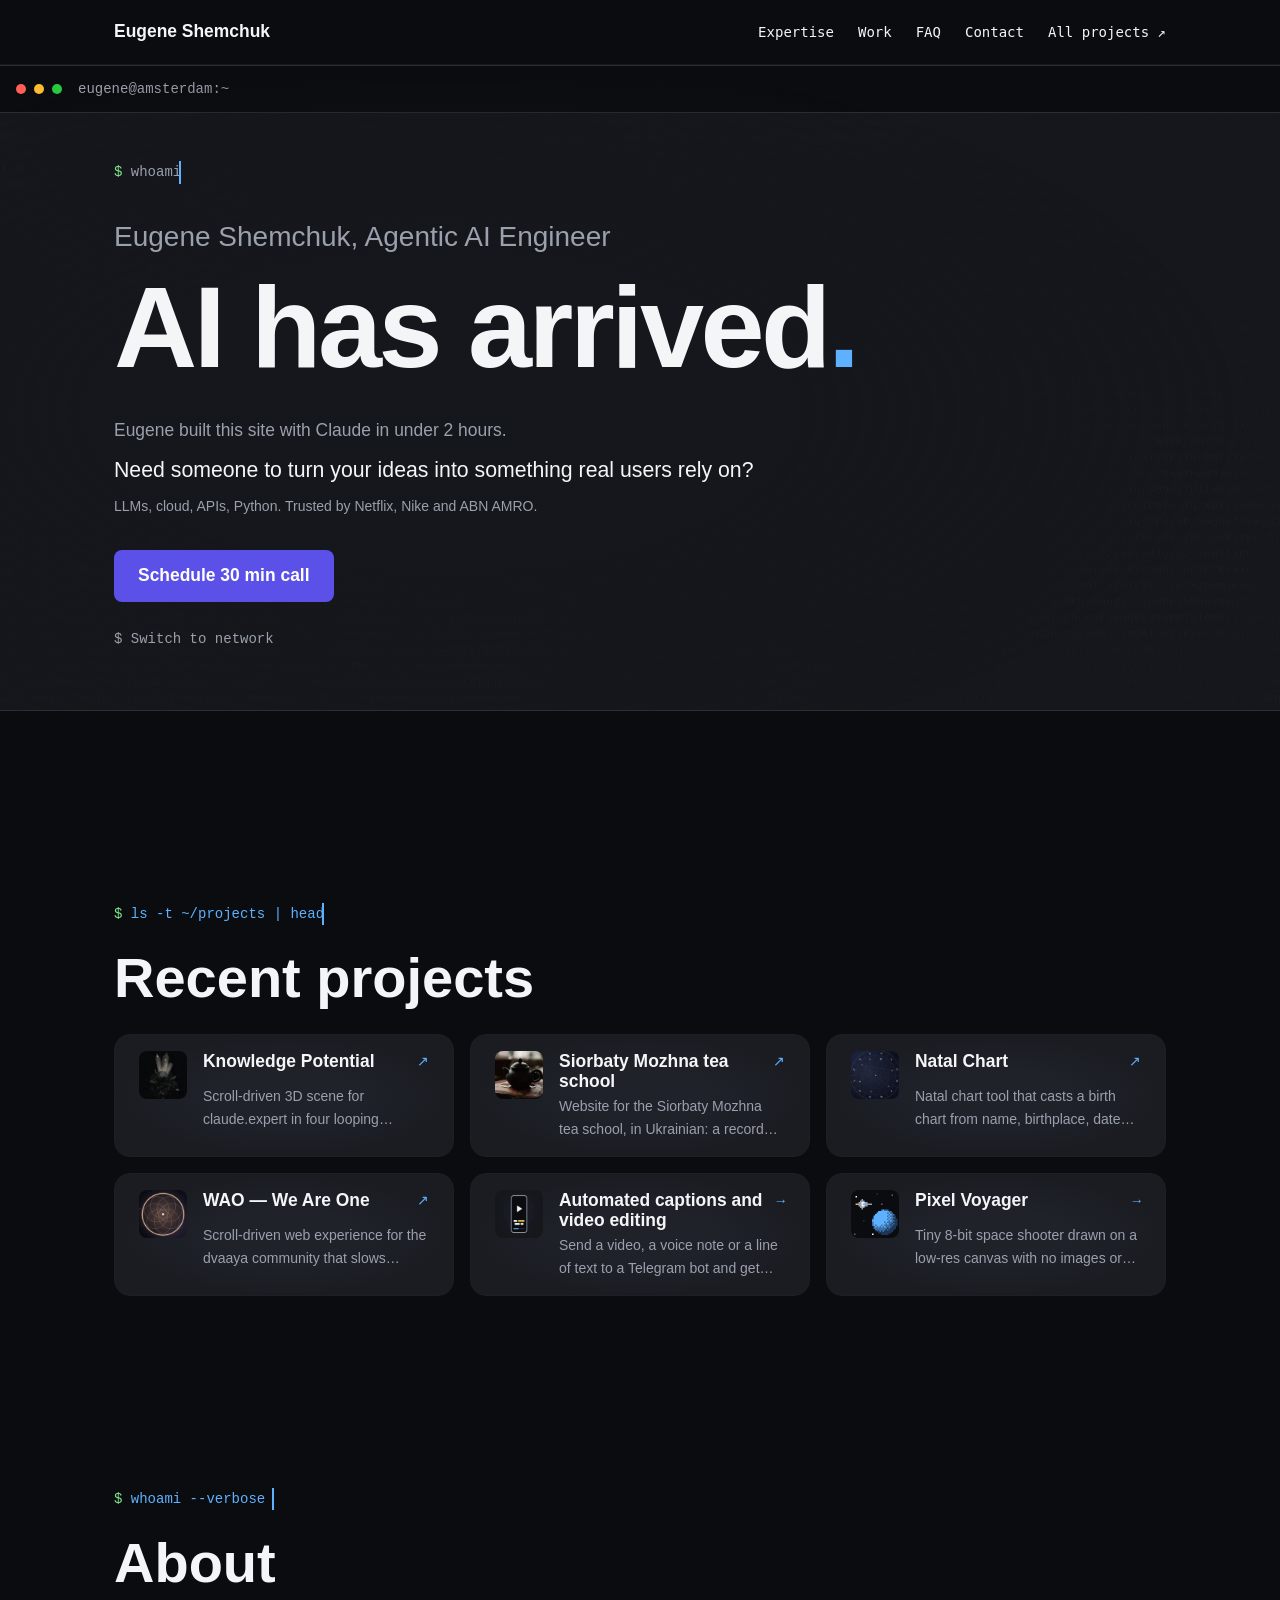
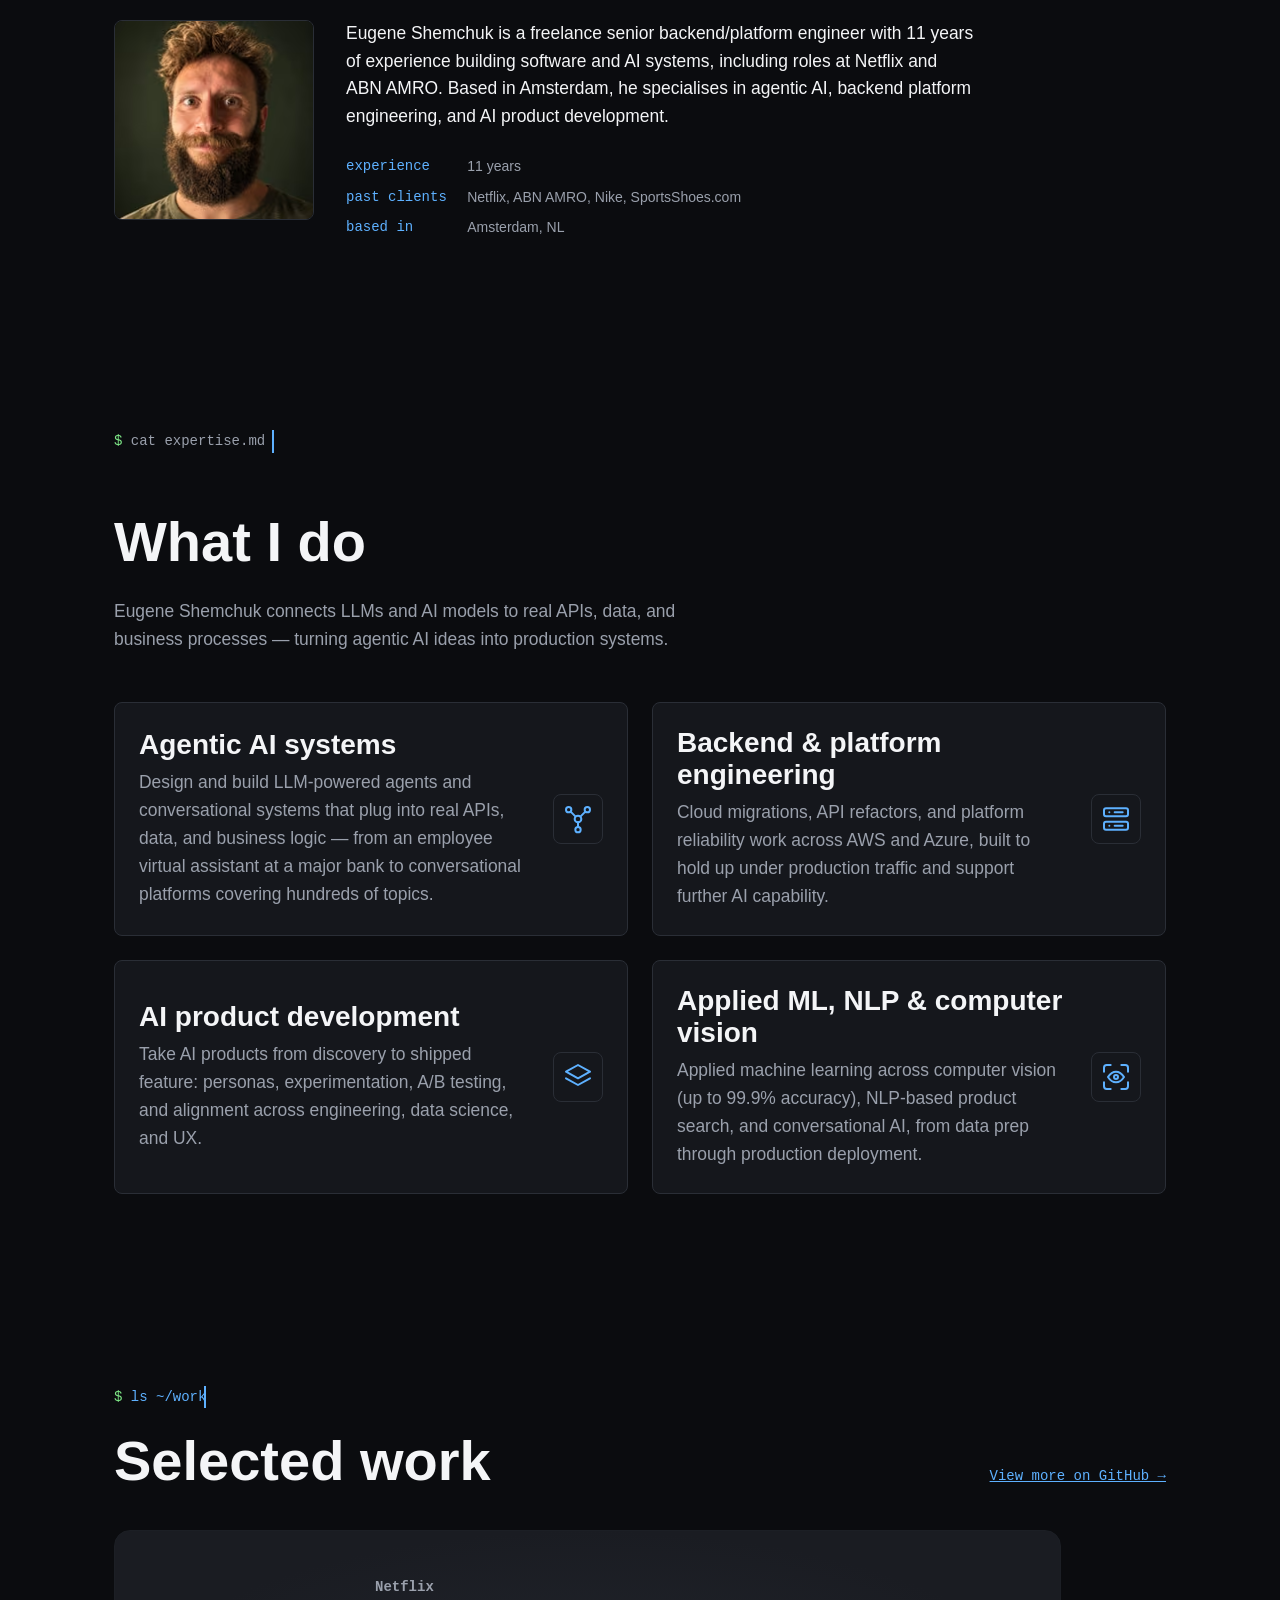
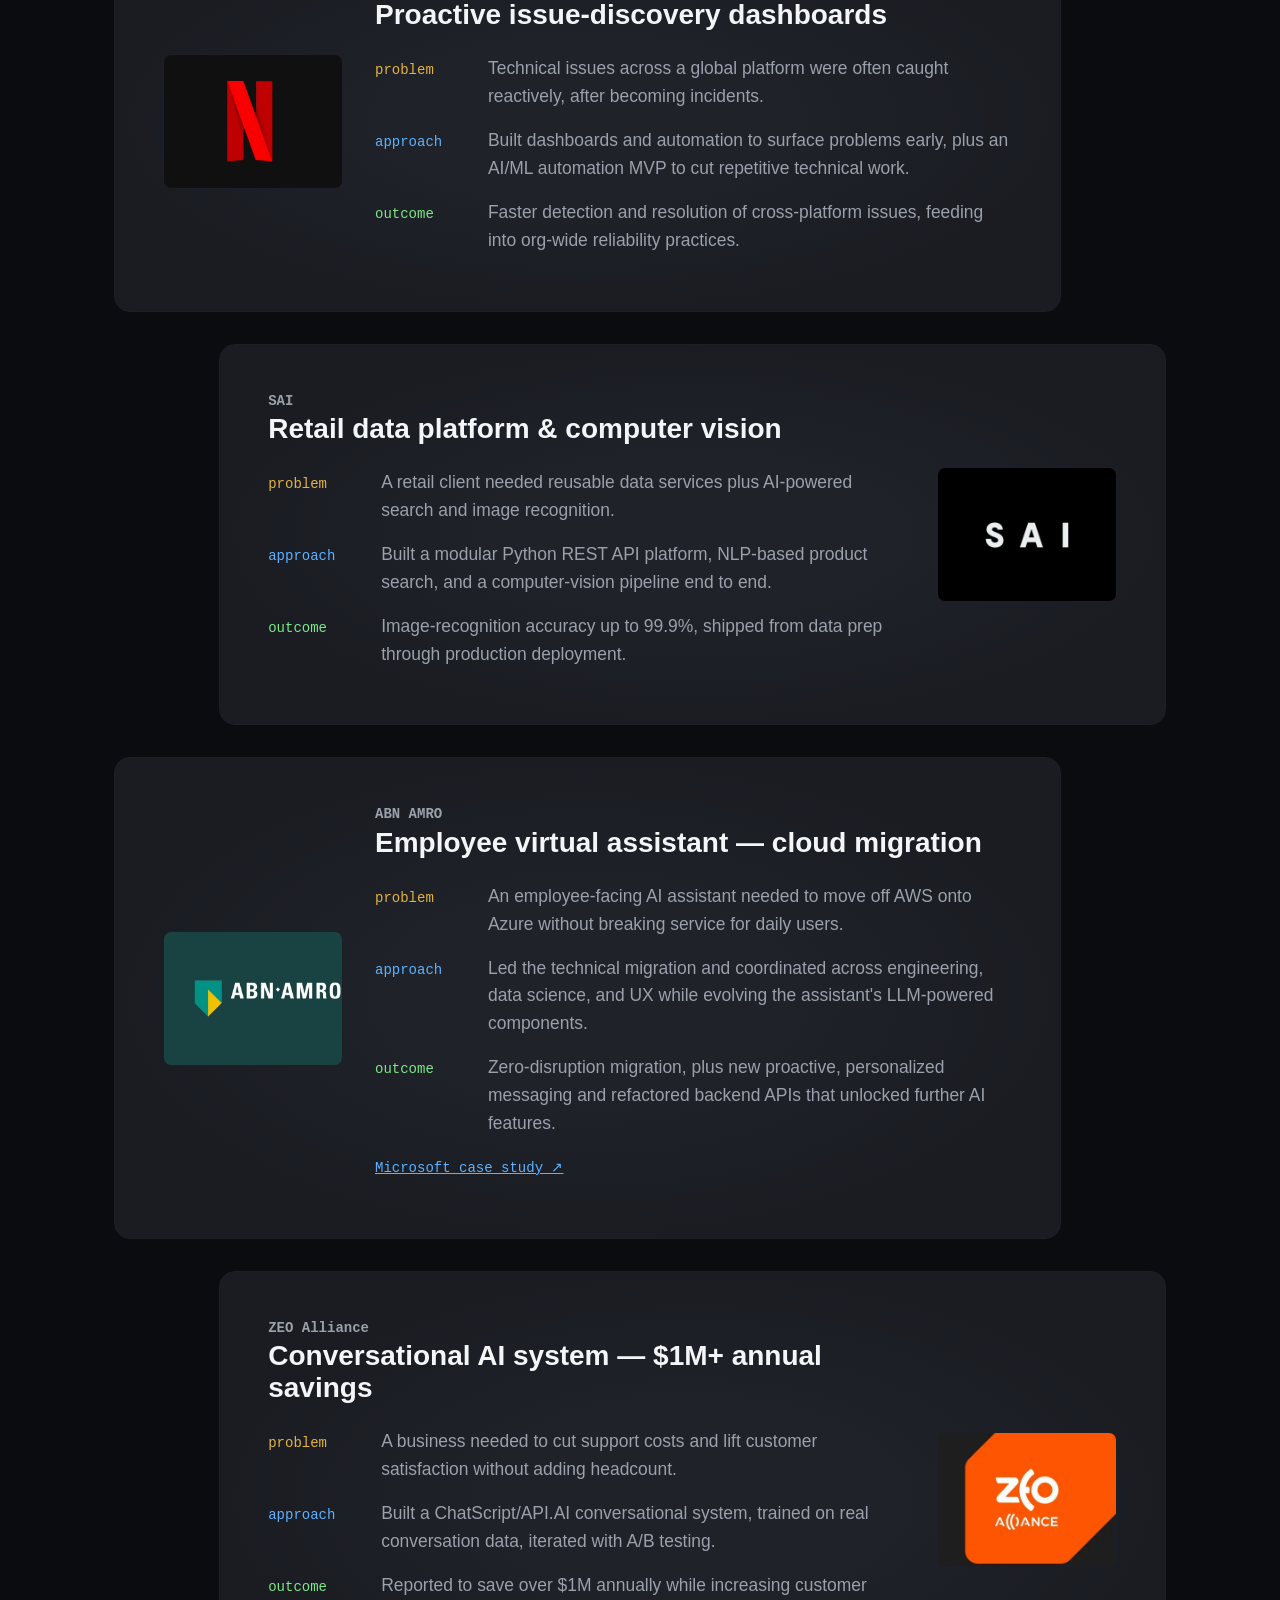
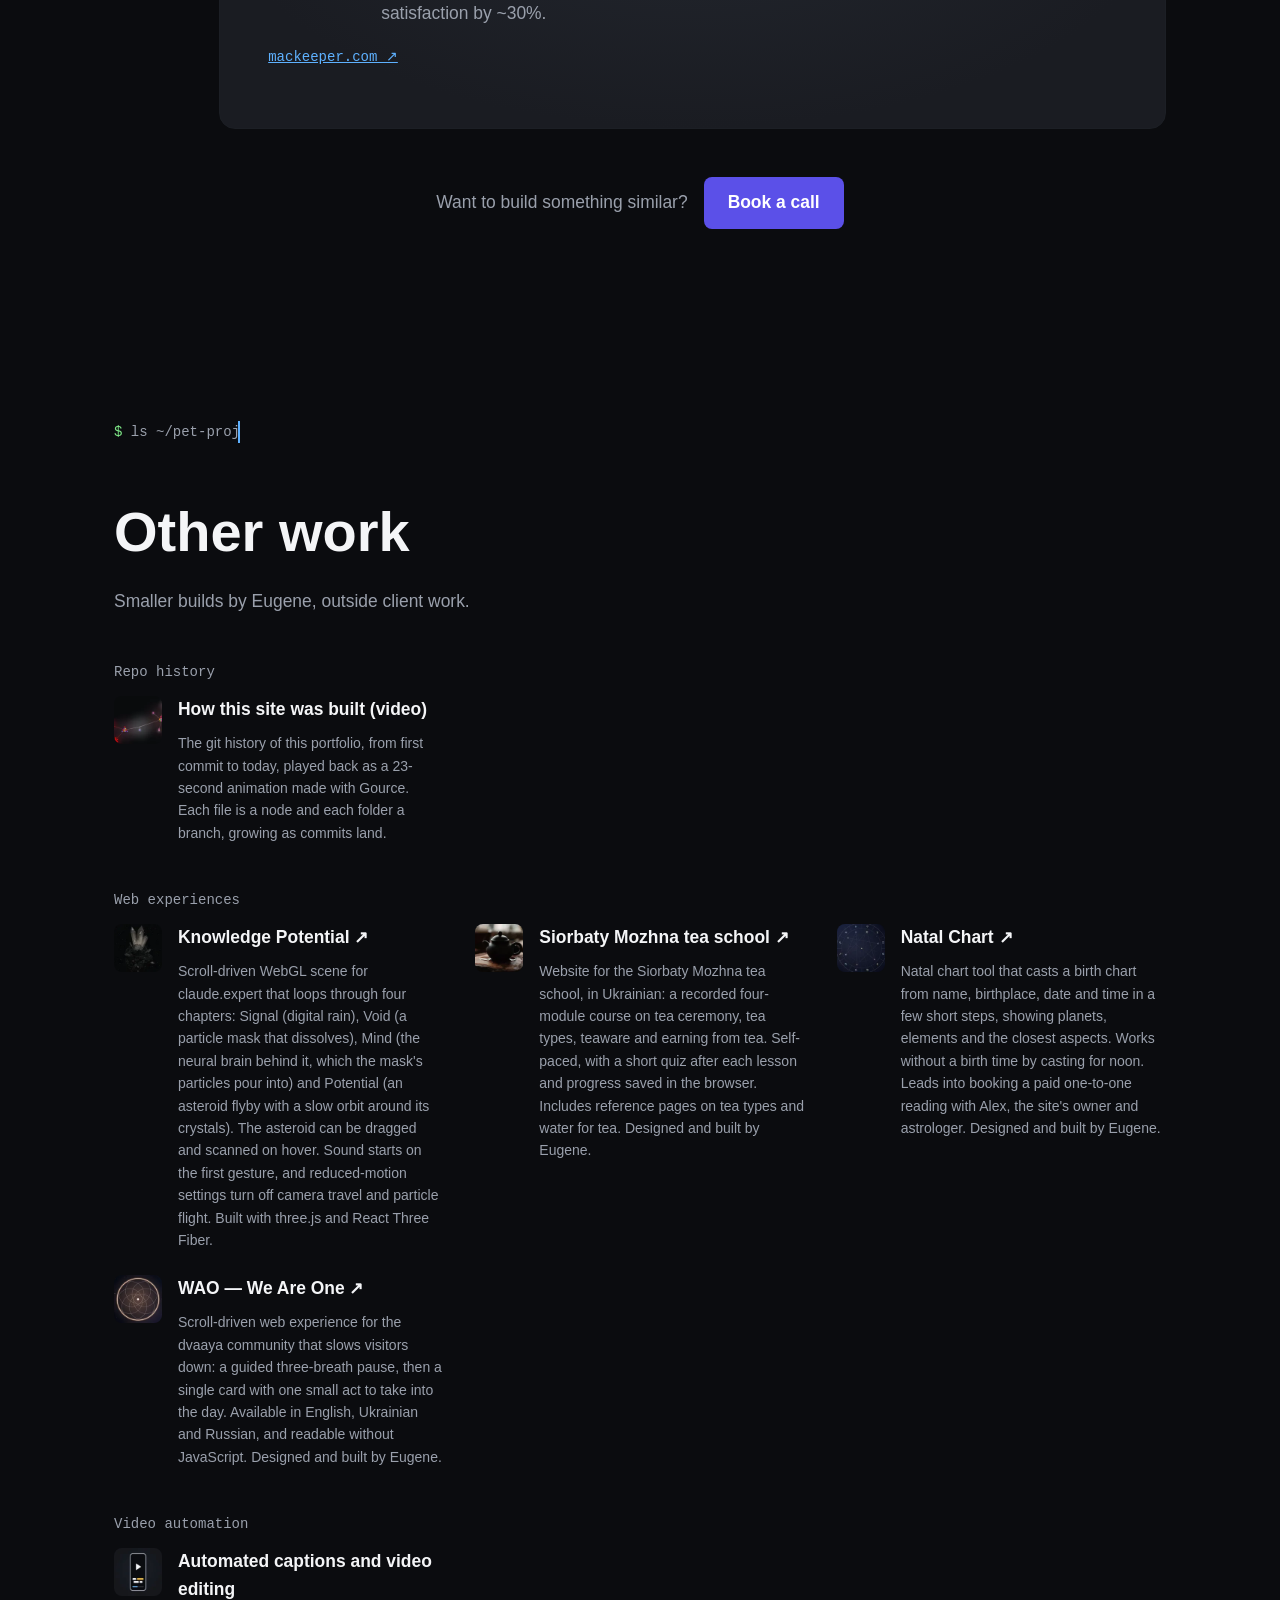
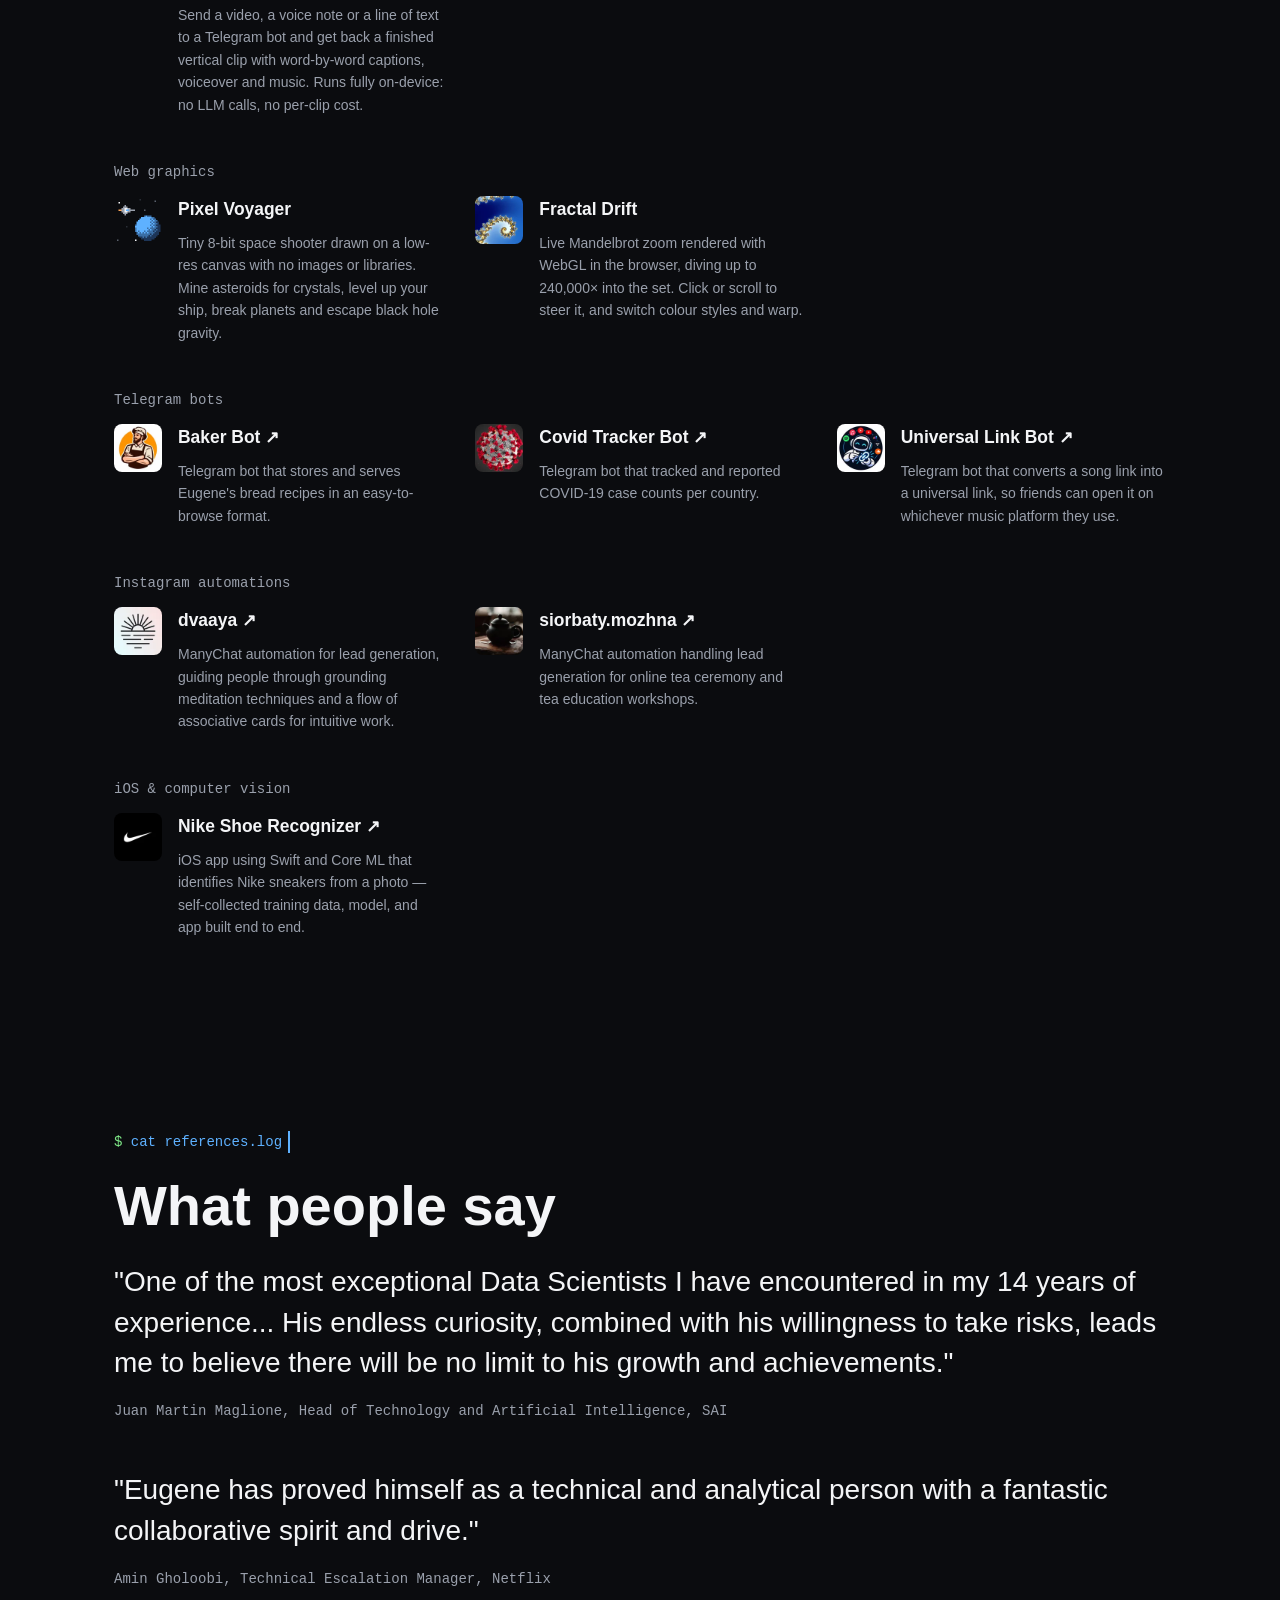
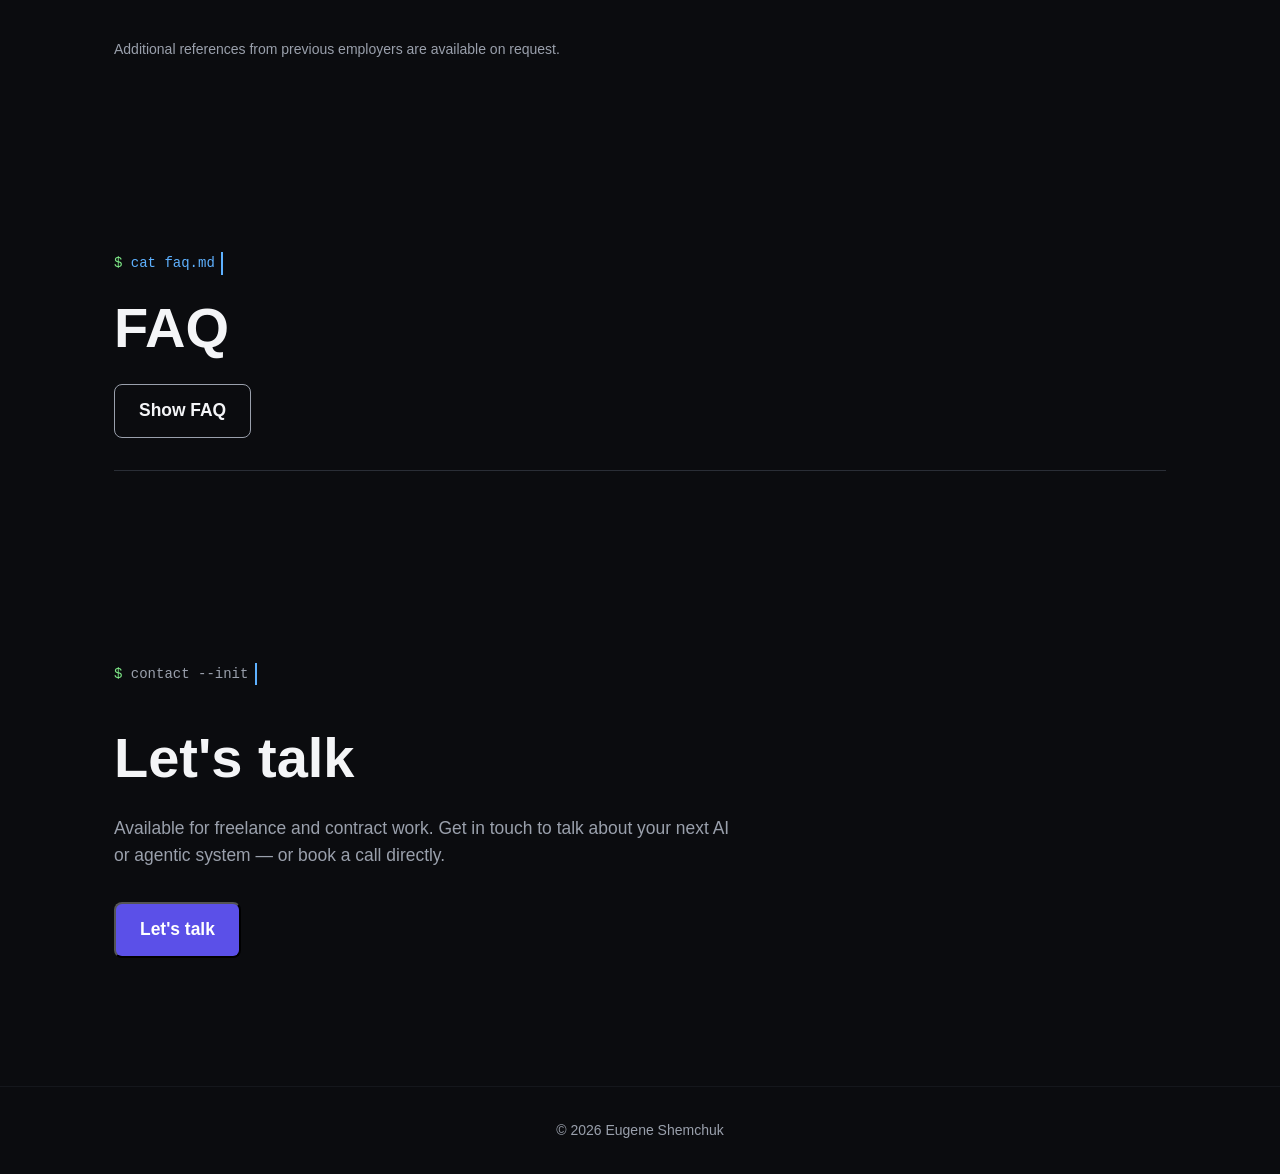
==== commit f872697b: "Add Knowledge Potential (ore) to Recent and Other work Co-Authored-By: Claude Opus 5.5 <noreply@anth" ====
--- a/index.html
+++ b/index.html
@@ -213,6 +213,12 @@
         <!-- Newest first, at most 6 cards: add new ones at the top, drop the oldest past 6 -->
         <ul class="recent__grid">
           <li class="recent__card reveal" data-reveal>
+            <img class="recent__thumb" src="assets/img/work/pet-ore.webp" width="48" height="48" alt="" loading="lazy" decoding="async">
+            <h3><a class="recent__link" href="https://eugeneshemchuk.github.io/ore/">Knowledge Potential</a></h3>
+            <p>Scroll-driven 3D scene for claude.expert in four looping chapters: digital rain, a dissolving particle mask, a neural brain and an asteroid flyby with a crystal close-up. Sound starts on the first click.</p>
+            <span class="recent__cta" aria-hidden="true">↗</span>
+          </li>
+          <li class="recent__card reveal" data-reveal>
             <img class="recent__thumb" src="assets/img/work/pet-siorbaty-mozhna.webp" width="48" height="48" alt="" loading="lazy" decoding="async">
             <h3><a class="recent__link" href="https://siorbaty-mozhna.com/">Siorbaty Mozhna tea school</a></h3>
             <p>Website for the Siorbaty Mozhna tea school, in Ukrainian: a recorded four-module course on tea ceremony, tea types, teaware and earning from tea. Self-paced, with a short quiz after each lesson and progress saved in the browser.</p>
@@ -240,12 +246,6 @@
             <img class="recent__thumb" src="assets/img/work/pet-game.webp" width="48" height="48" alt="" loading="lazy" decoding="async">
             <h3><a class="recent__link" href="game/">Pixel Voyager</a></h3>
             <p>Tiny 8-bit space shooter drawn on a low-res canvas with no images or libraries. Mine asteroids for crystals, level up your ship, break planets and escape black hole gravity.</p>
-            <span class="recent__cta" aria-hidden="true">→</span>
-          </li>
-          <li class="recent__card reveal" data-reveal>
-            <img class="recent__thumb" src="assets/img/work/pet-fractal.webp" width="48" height="48" alt="" loading="lazy" decoding="async">
-            <h3><a class="recent__link" href="fractal/">Fractal Drift</a></h3>
-            <p>Live Mandelbrot zoom rendered with WebGL in the browser, diving up to 240,000× into the set. Click or scroll to steer it, and switch colour styles and warp.</p>
             <span class="recent__cta" aria-hidden="true">→</span>
           </li>
         </ul>
@@ -410,6 +410,13 @@
             <h3>Web experiences</h3>
             <ul class="other-work__list">
               <li>
+                <img class="other-work__thumb" src="assets/img/work/pet-ore.webp" width="48" height="48" alt="" loading="lazy" decoding="async">
+                <div>
+                  <a class="other-work__name" href="https://eugeneshemchuk.github.io/ore/">Knowledge Potential ↗</a>
+                  <p class="other-work__desc">Scroll-driven WebGL scene for claude.expert that loops through four chapters: Signal (digital rain), Void (a particle mask that dissolves), Mind (the neural brain behind it, which the mask's particles pour into) and Potential (an asteroid flyby with a slow orbit around its crystals). The asteroid can be dragged and scanned on hover. Sound starts on the first gesture, and reduced-motion settings turn off camera travel and particle flight. Built with three.js and React Three Fiber.</p>
+                </div>
+              </li>
+              <li>
                 <img class="other-work__thumb" src="assets/img/work/pet-siorbaty-mozhna.webp" width="48" height="48" alt="" loading="lazy" decoding="async">
                 <div>
                   <a class="other-work__name" href="https://siorbaty-mozhna.com/">Siorbaty Mozhna tea school ↗</a>
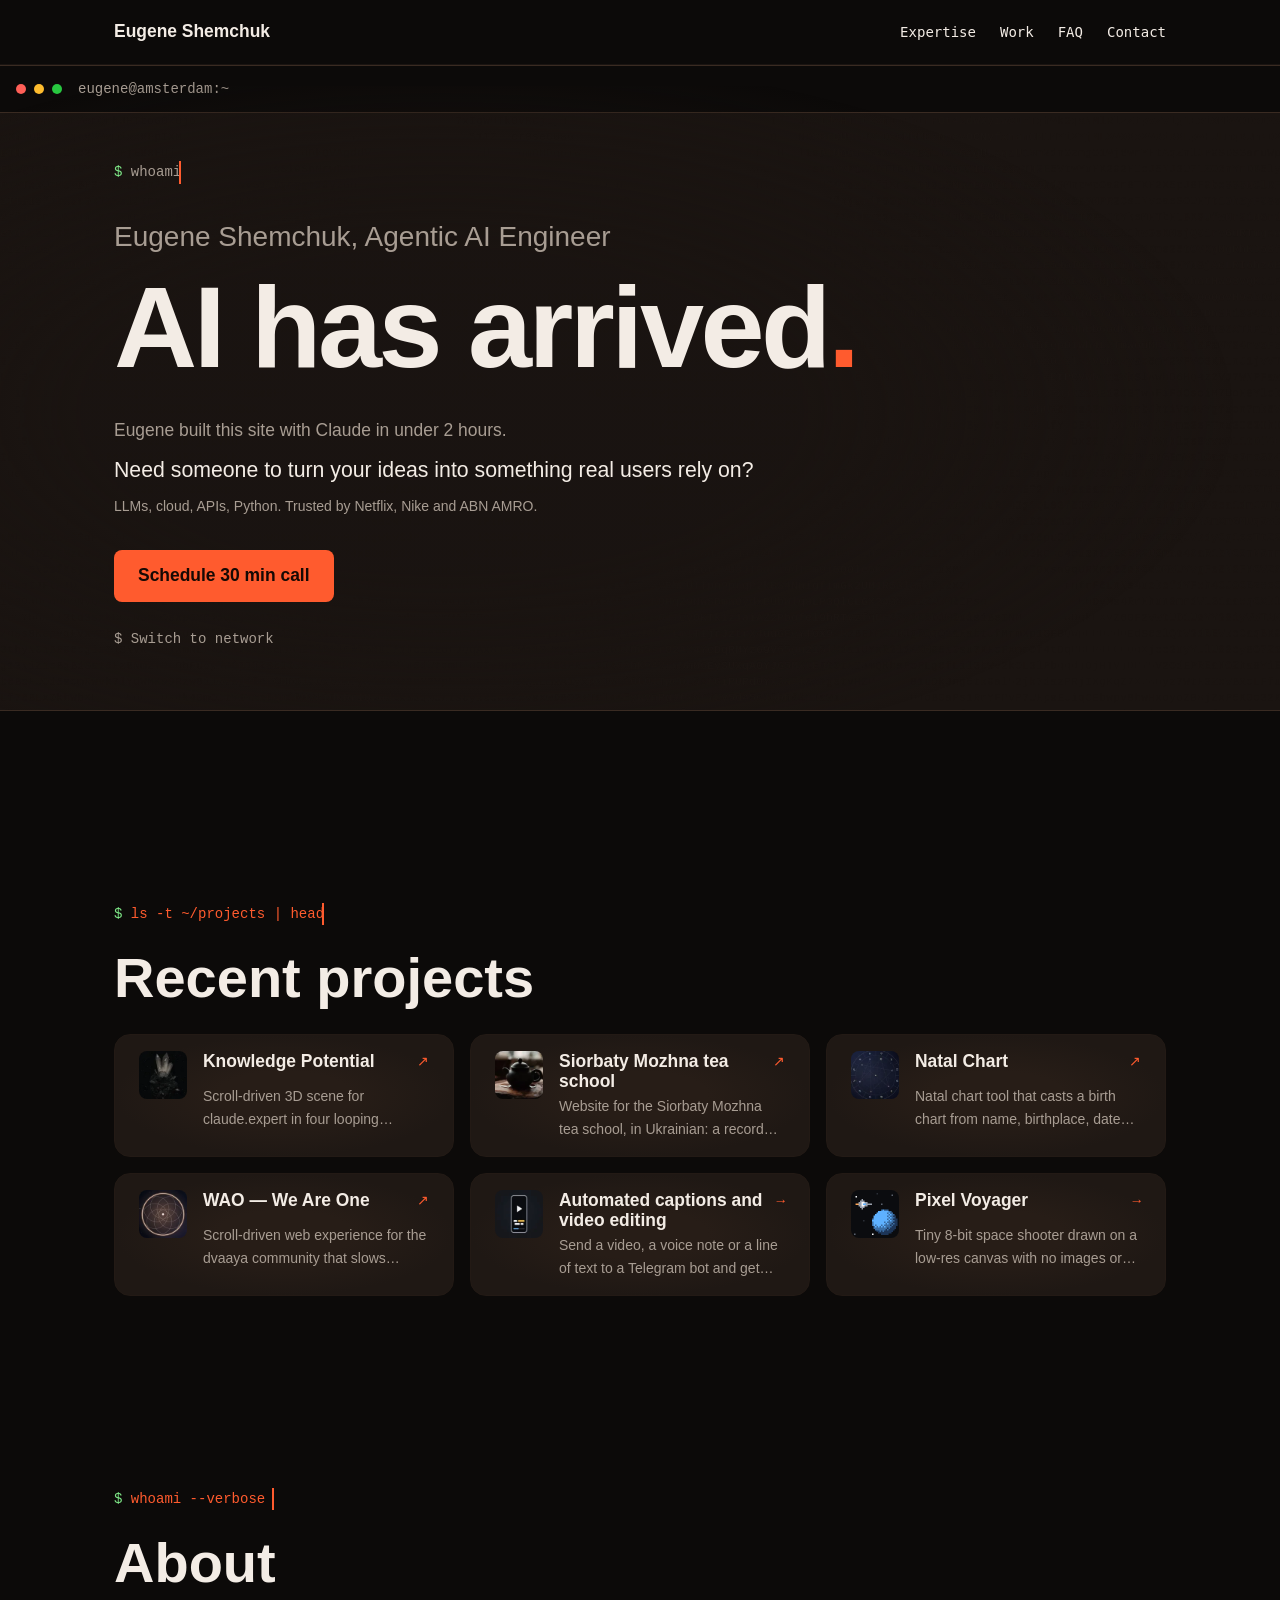
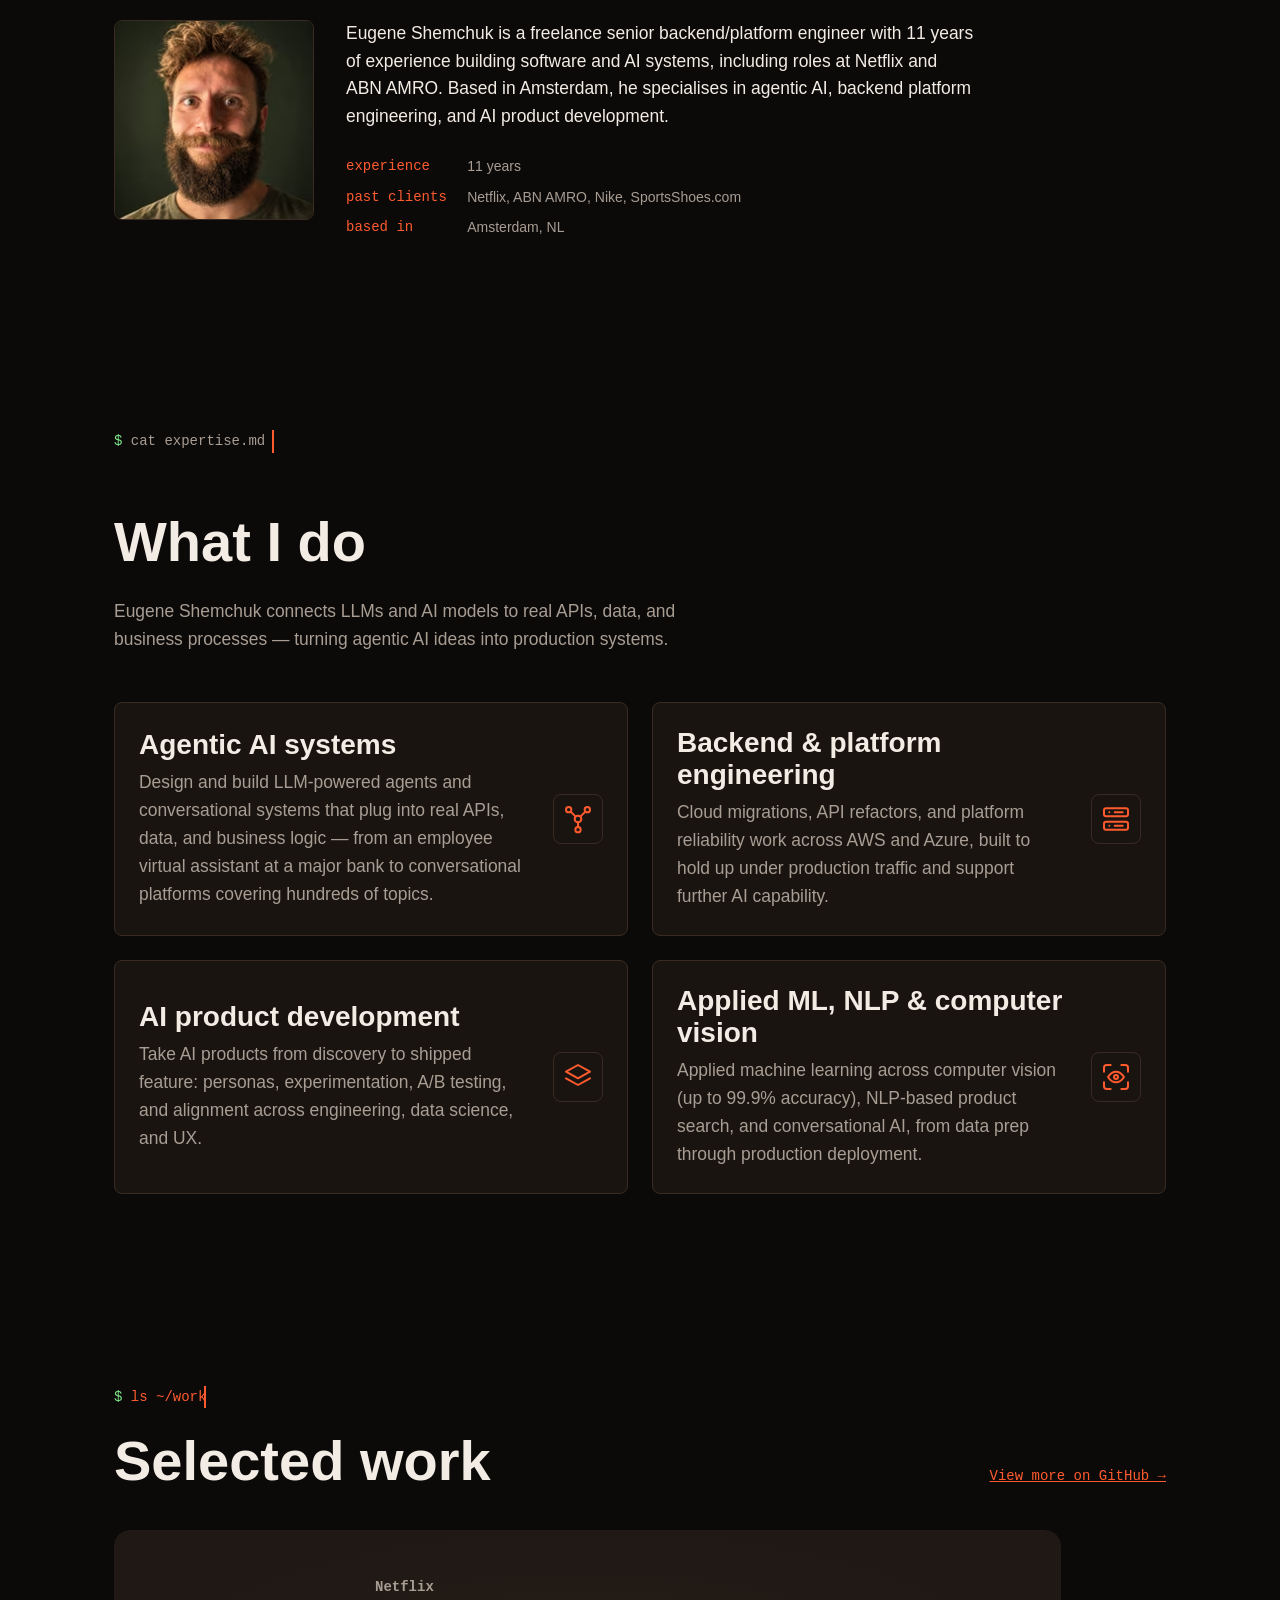
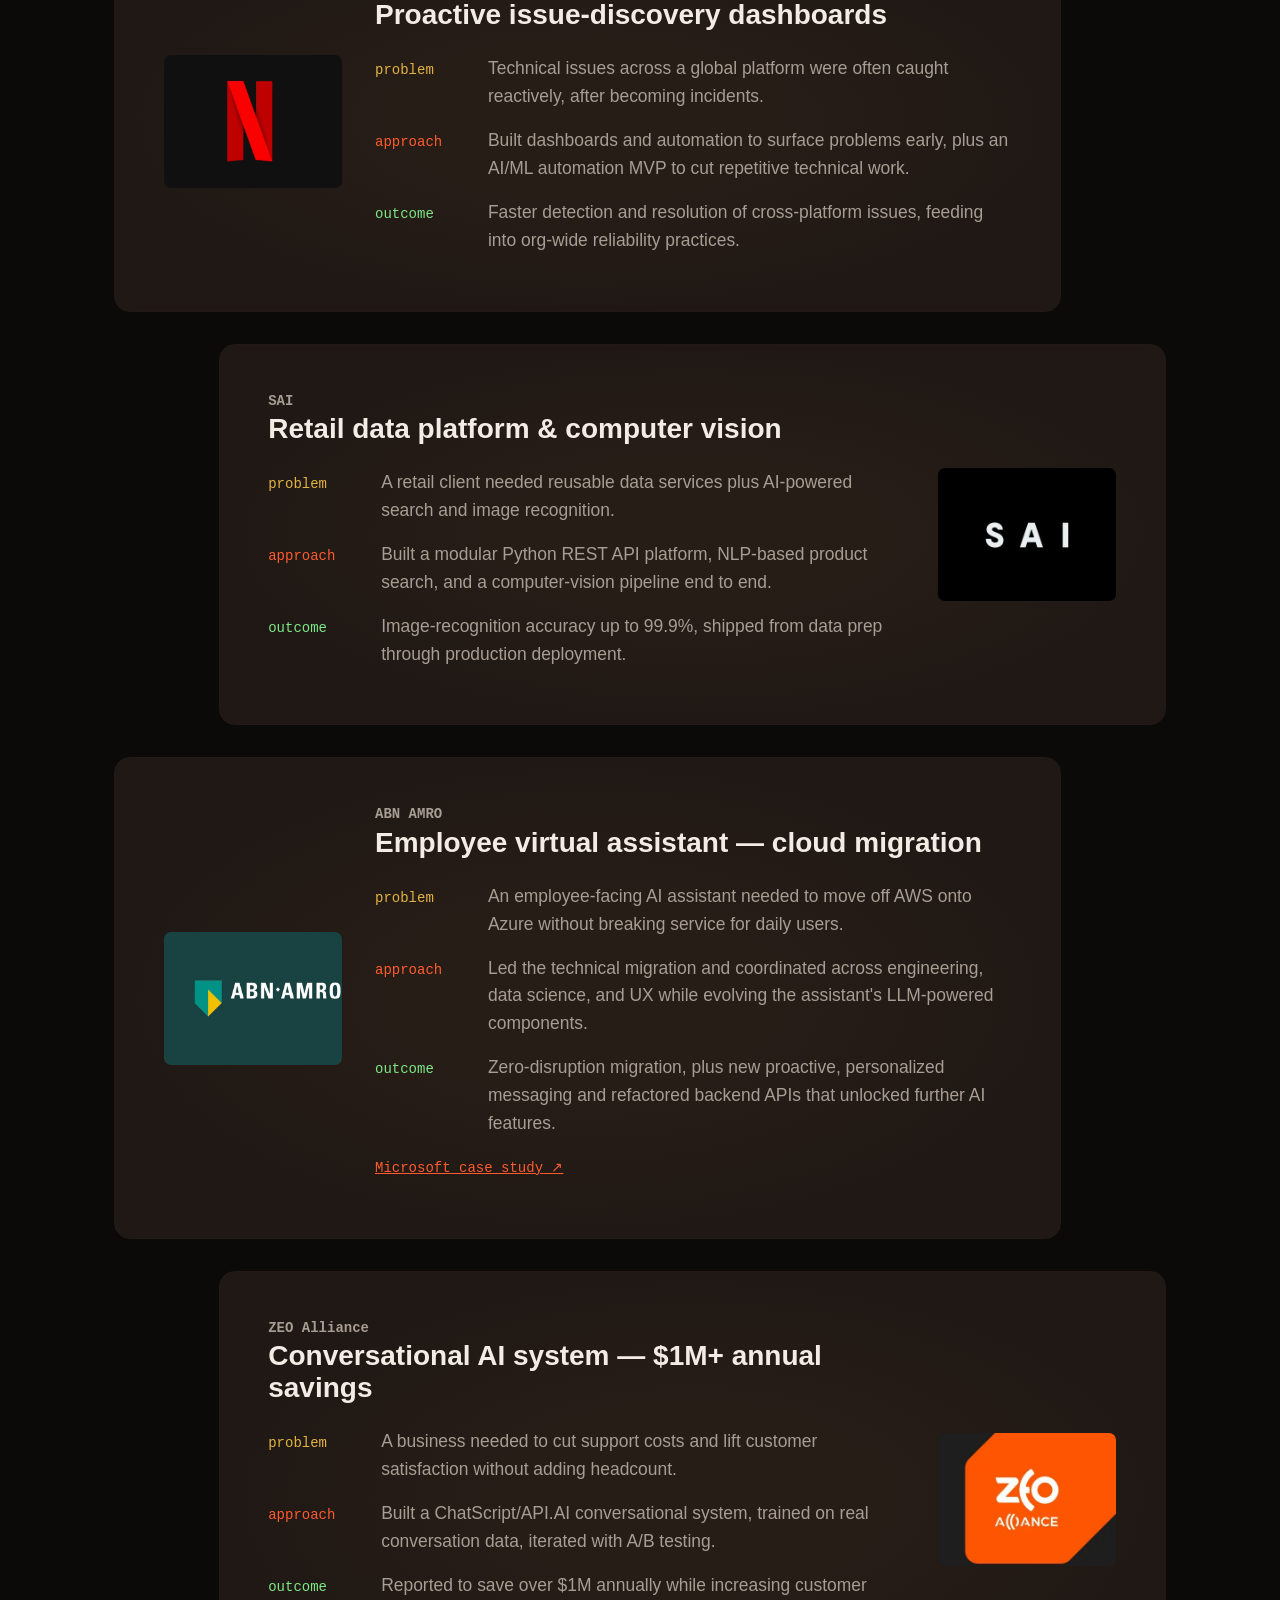
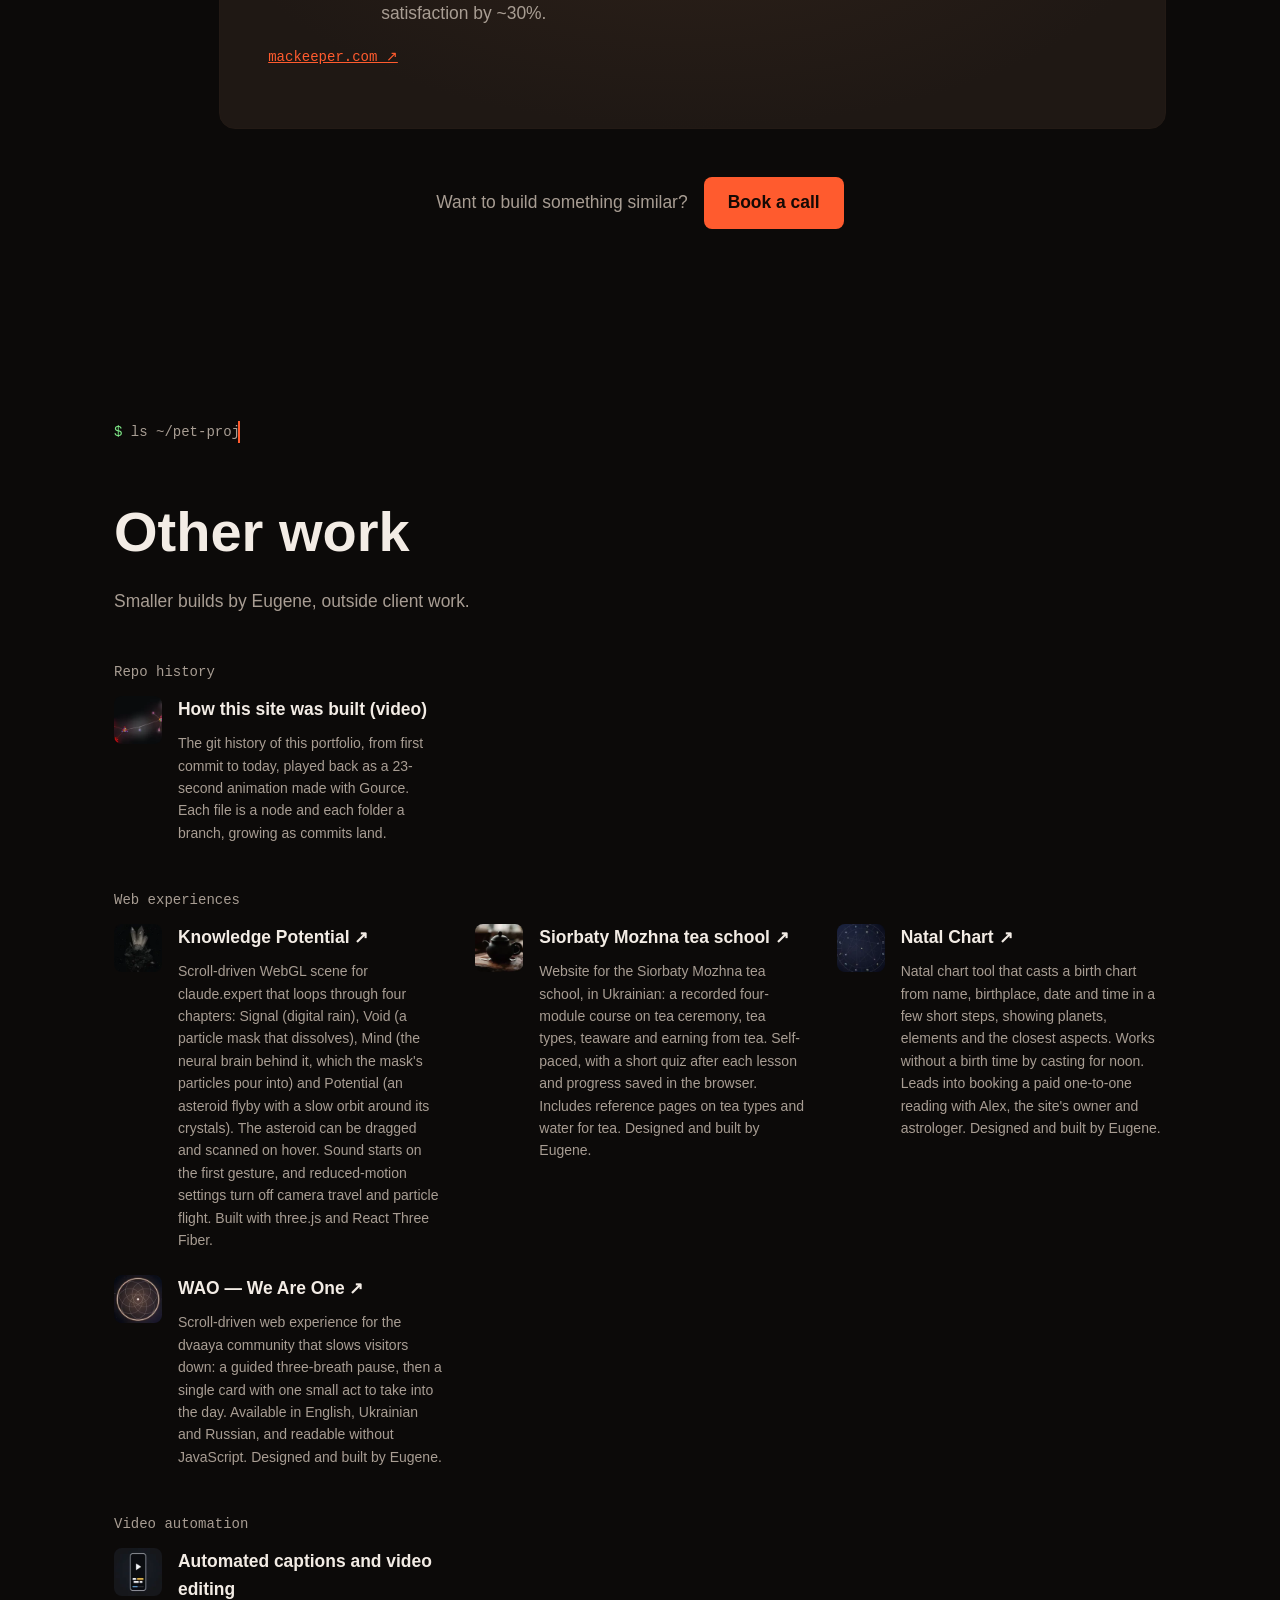
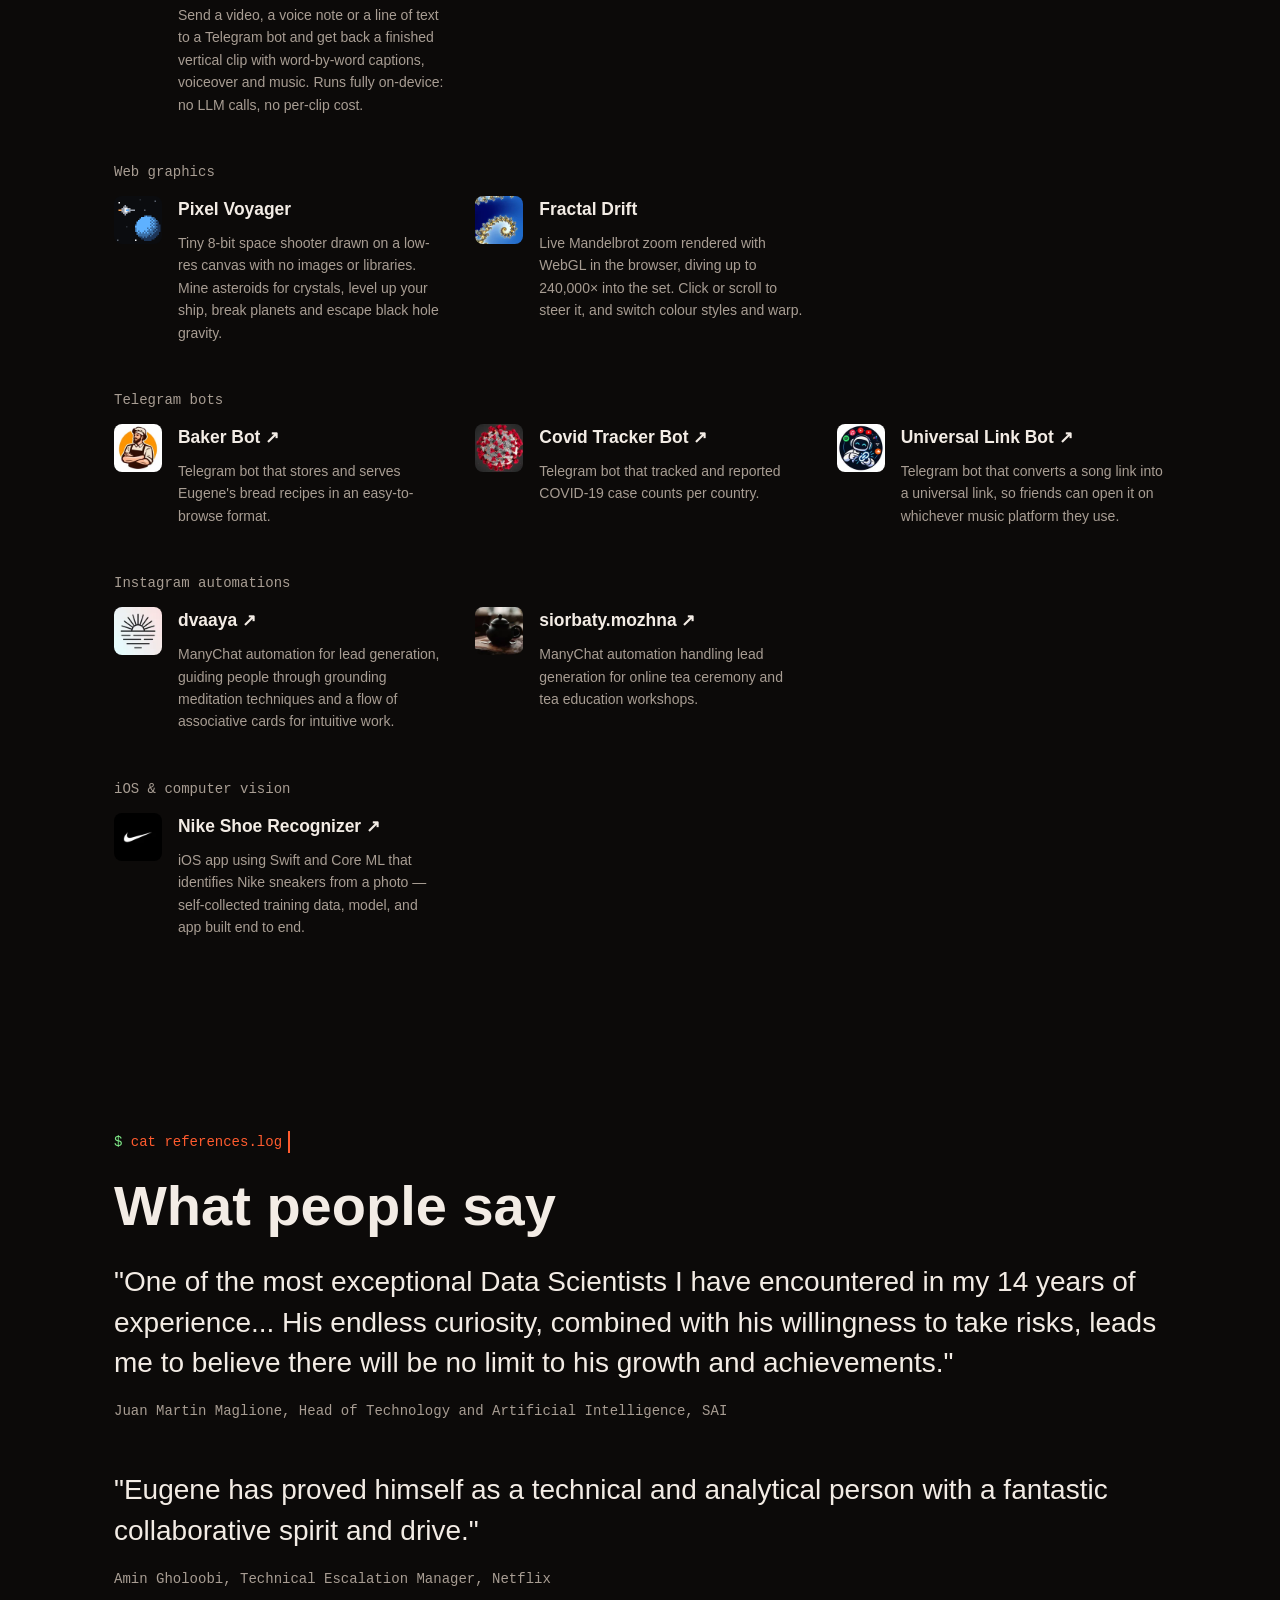
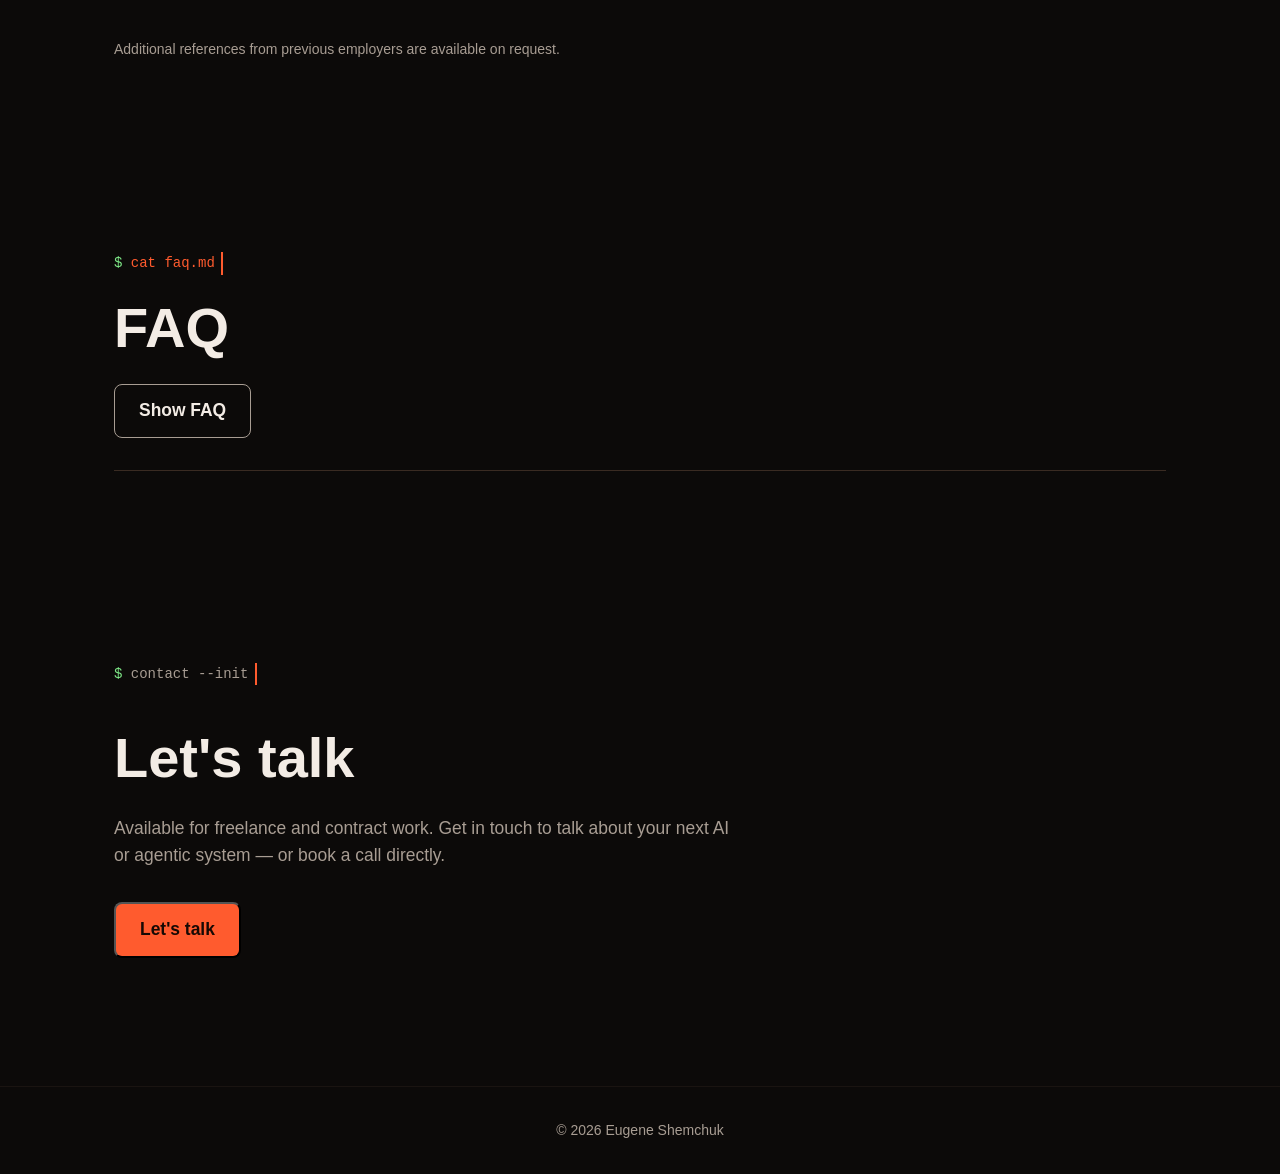
==== commit 3b707a0e: "Nav: remove All projects link Co-Authored-By: Claude Opus 5.5 <noreply@anthropic.com>" ====
--- a/index.html
+++ b/index.html
@@ -172,7 +172,6 @@
         <li><a href="#work">Work</a></li>
         <li><a href="#faq">FAQ</a></li>
         <li><a href="#contact">Contact</a></li>
-        <li><a href="https://eugeneshemchuk.github.io/">All projects ↗</a></li>
       </ul>
     </nav>
   </header>
--- a/css/tokens.css
+++ b/css/tokens.css
@@ -1,25 +1,25 @@
 :root {
   /* Colour — dark-first, restrained. Checked against WCAG AA on --color-bg. */
-  --color-bg: #0b0c0f;
-  --color-surface: #15171c;
-  --color-card: #1a1c22;      /* work cards: lifted so dark logos read */
-  --color-card-glow: #1f2229; /* work cards: centre highlight */
-  --color-text: #f4f5f7;
-  --color-text-muted: #9aa0ac;
-  --color-accent: #5eb1ff;
-  --color-border: #2a2e36;
-  --color-border-soft: #1c1f25; /* faint hairline, decorative only */
+  --color-bg: #0c0a09;
+  --color-surface: #1a1411;
+  --color-card: #1f1814;      /* work cards: lifted so dark logos read */
+  --color-card-glow: #271d17; /* work cards: centre highlight */
+  --color-text: #f3ece5;
+  --color-text-muted: #a89d93;
+  --color-accent: #ff5b2e;
+  --color-border: #3a2b22;
+  --color-border-soft: #231a15; /* faint hairline, decorative only */
   --canvas-opacity-narrow: 0.4; /* hero network behind text on <768px */
   --hero-scrim: color-mix(in srgb, var(--color-surface) 82%, transparent); /* soft backdrop behind hero text */
   --hero-scrim-narrow: color-mix(in srgb, var(--color-surface) 55%, transparent); /* same, <768px: text covers the card */
-  --color-hash-ink: #292929;    /* hero hash cloud: resting glyphs (decorative) */
-  --color-hash-hi: #9a9a9a;     /* hero hash cloud: glyphs lit by hover, trail or smoke */
+  --color-hash-ink: #2c241f;    /* hero hash cloud: resting glyphs (decorative) */
+  --color-hash-hi: #b09a88;     /* hero hash cloud: glyphs lit by hover, trail or smoke */
   --color-hash-glow: #008f11;   /* hero hash cloud: click-wave colour */
 
-  /* Primary button — indigo-violet. White text 5.6:1; button vs bg 3.5:1, vs surface 3.2:1 */
-  --color-button: #5b50e8;
-  --color-button-hover: #4a3fd6;
-  --color-on-button: #ffffff;
+  /* Primary button — warm orange. Dark text 6.4:1; button vs bg 6.4:1, vs surface 5.8:1 */
+  --color-button: #ff5b2e;
+  --color-button-hover: #ff7346;
+  --color-on-button: #160904;
 
   /* Syntax-style accents — used sparingly for terminal/editor colour cues. All AA-checked on bg/surface. */
   --color-syntax-green: #7ee787;
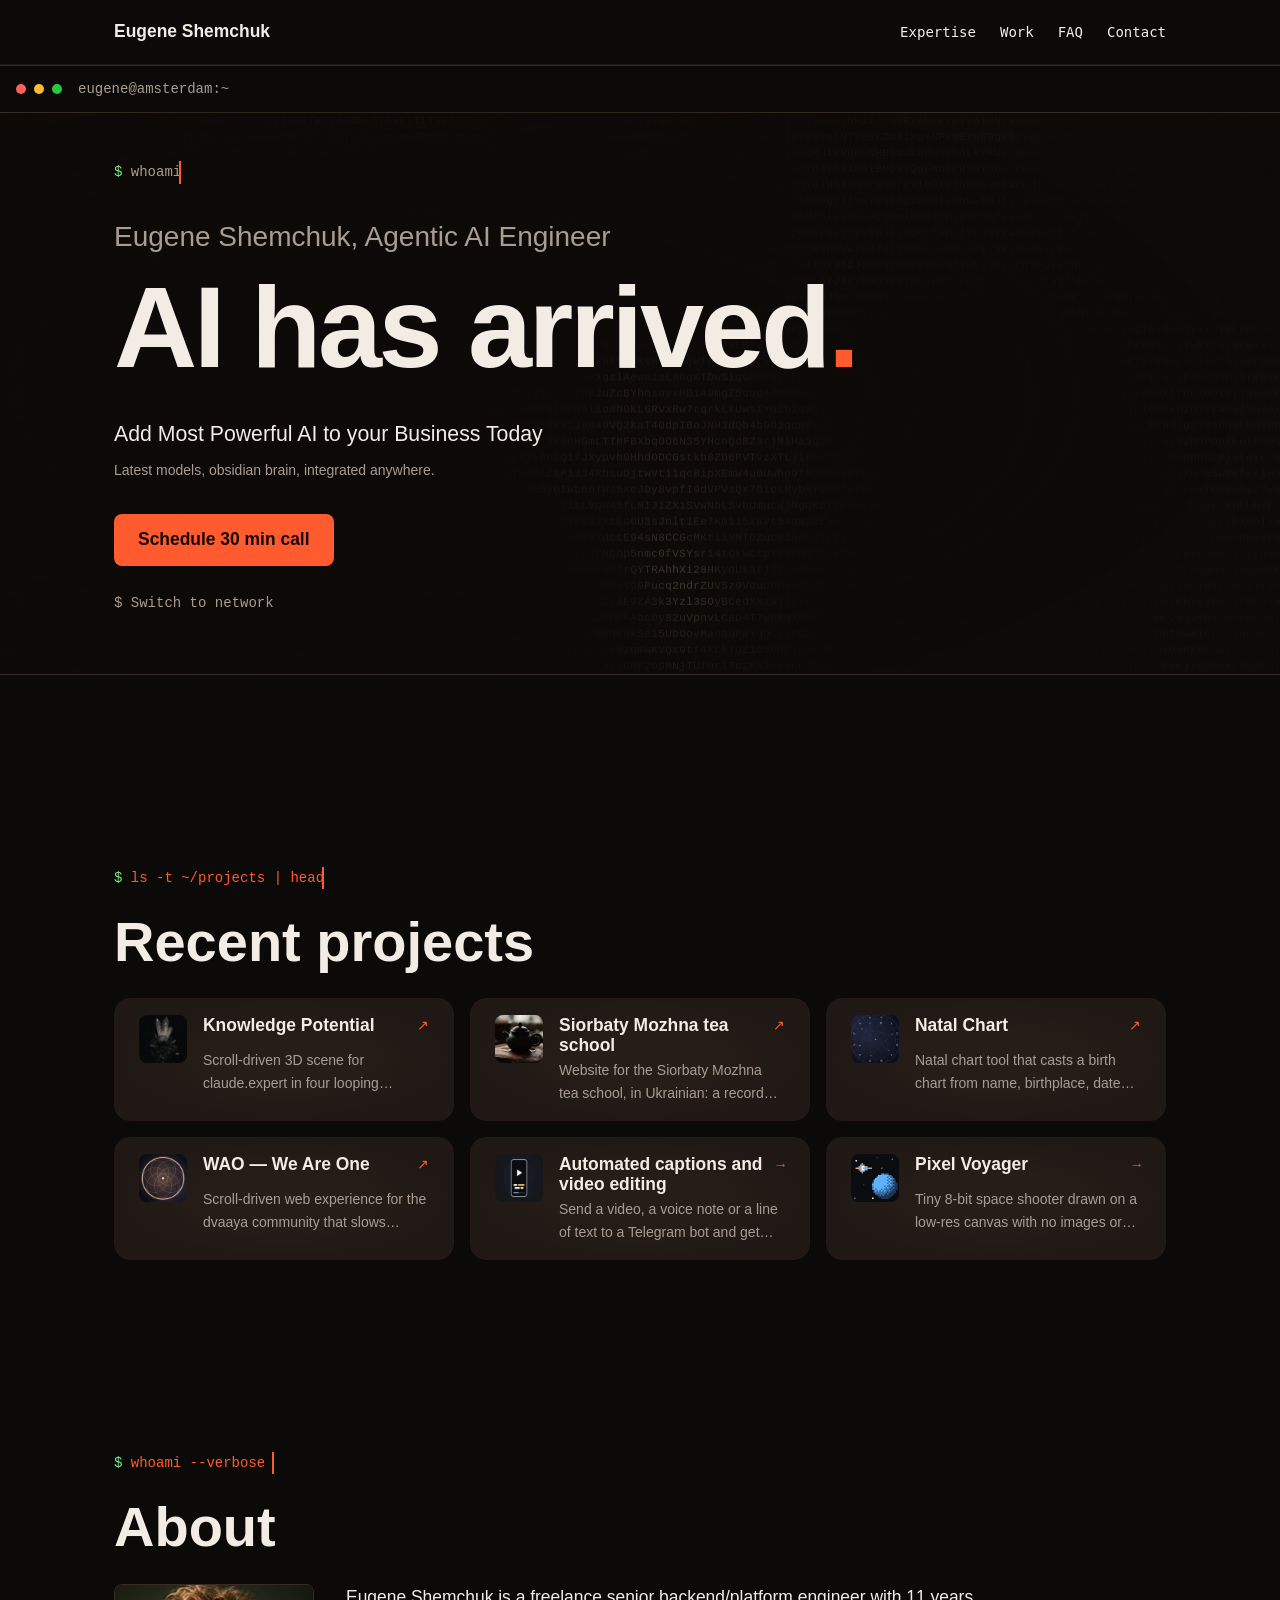
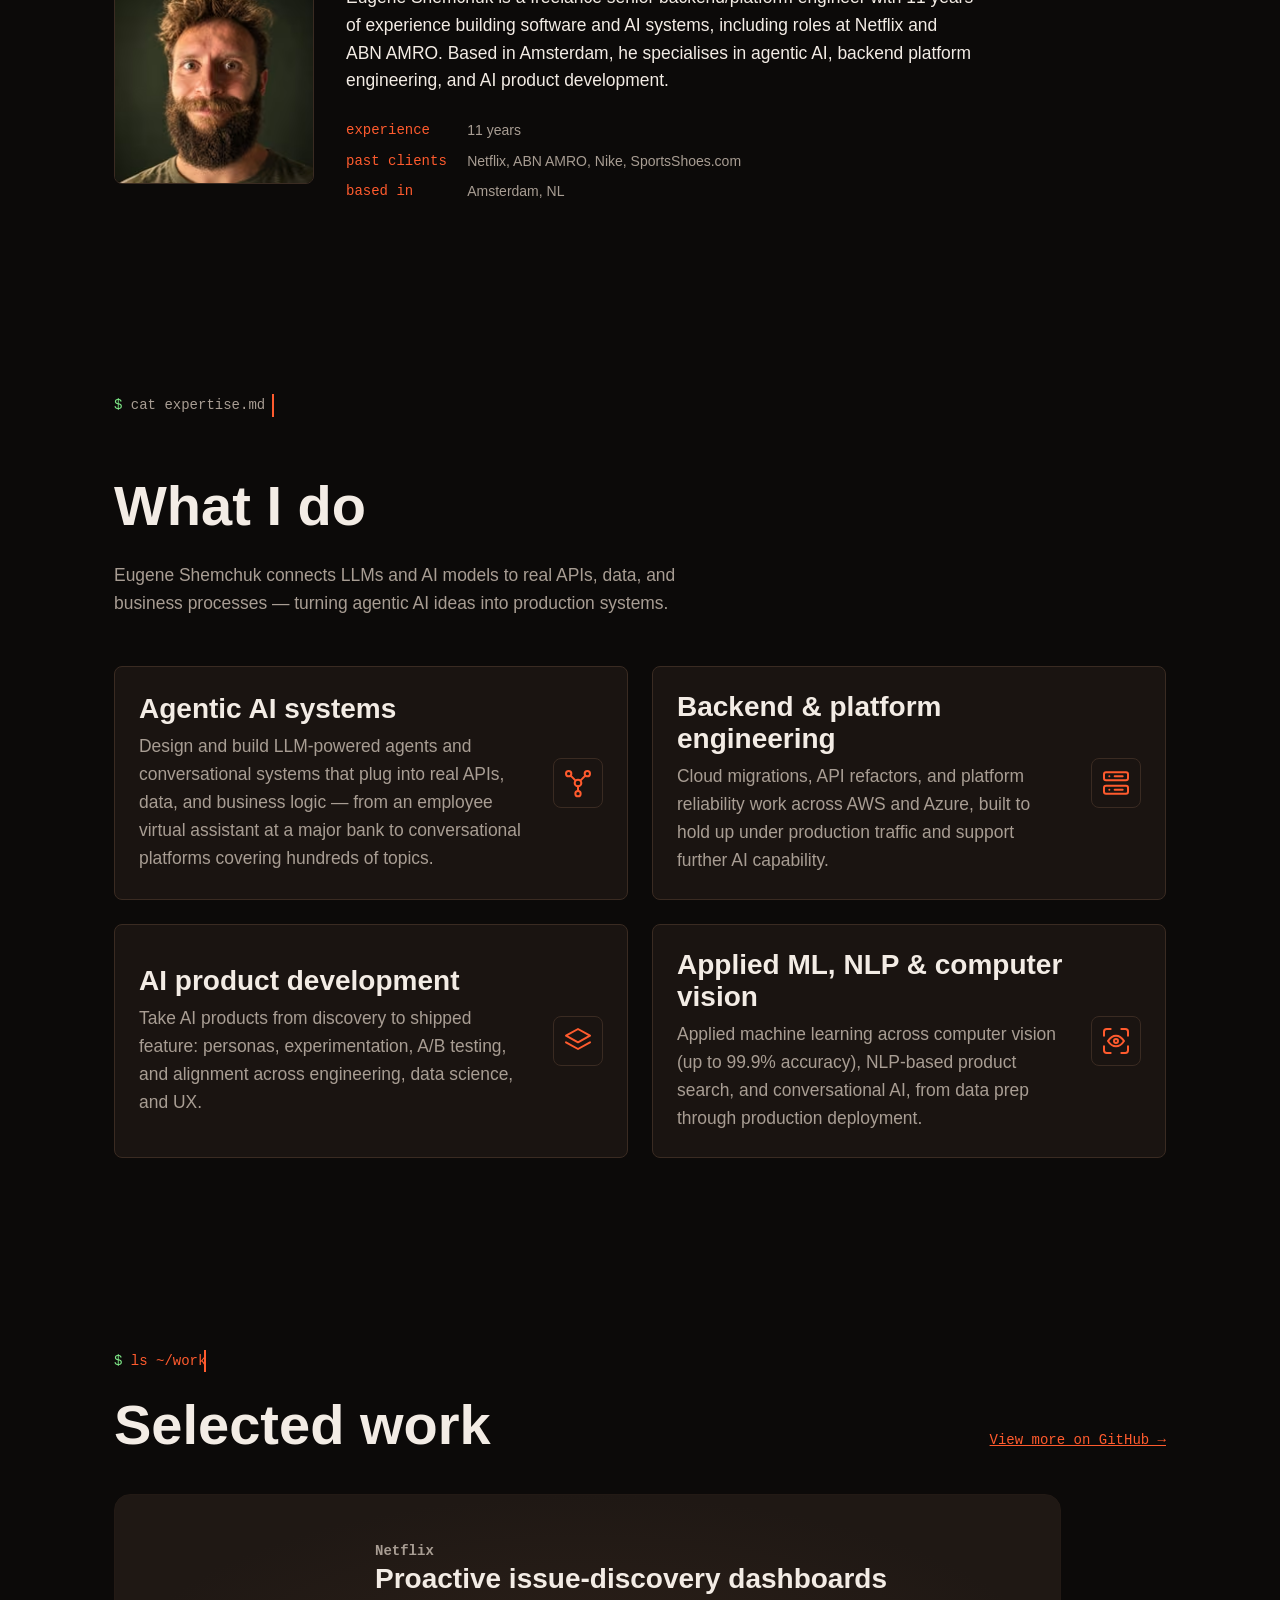
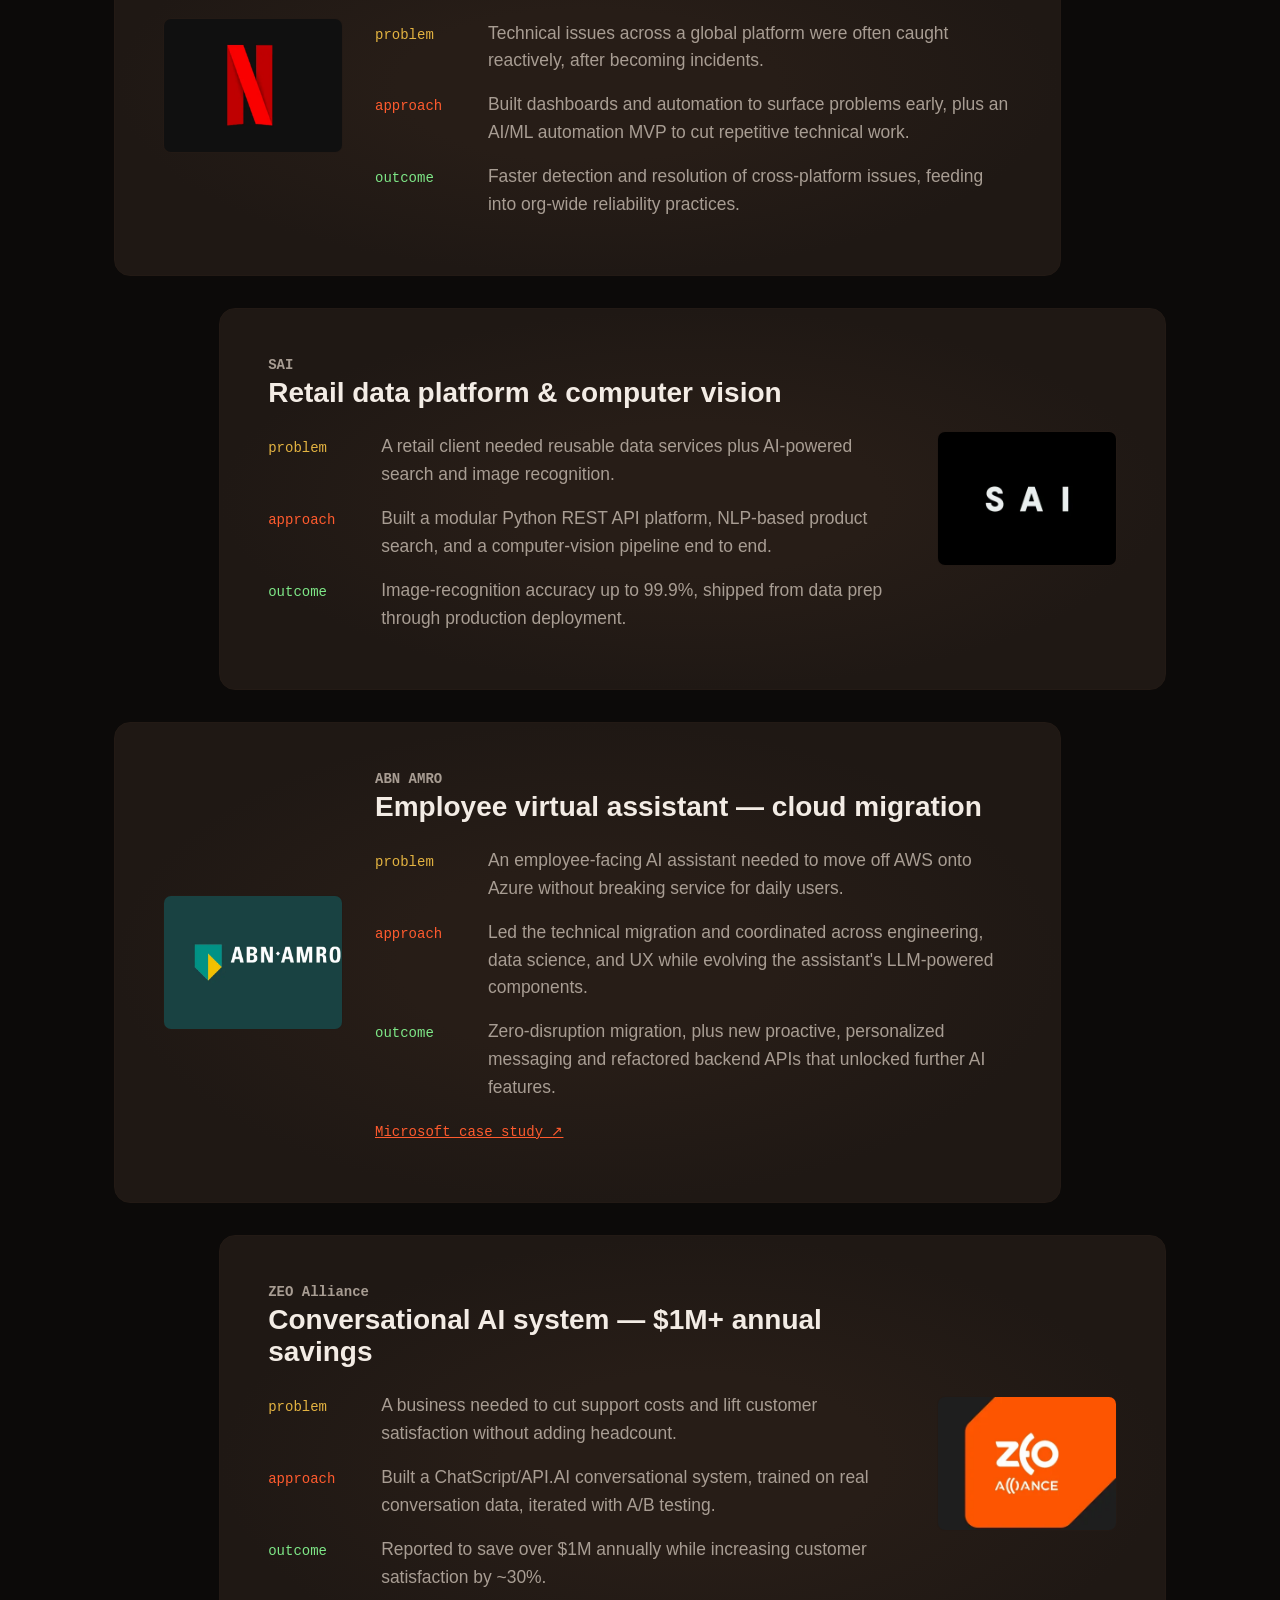
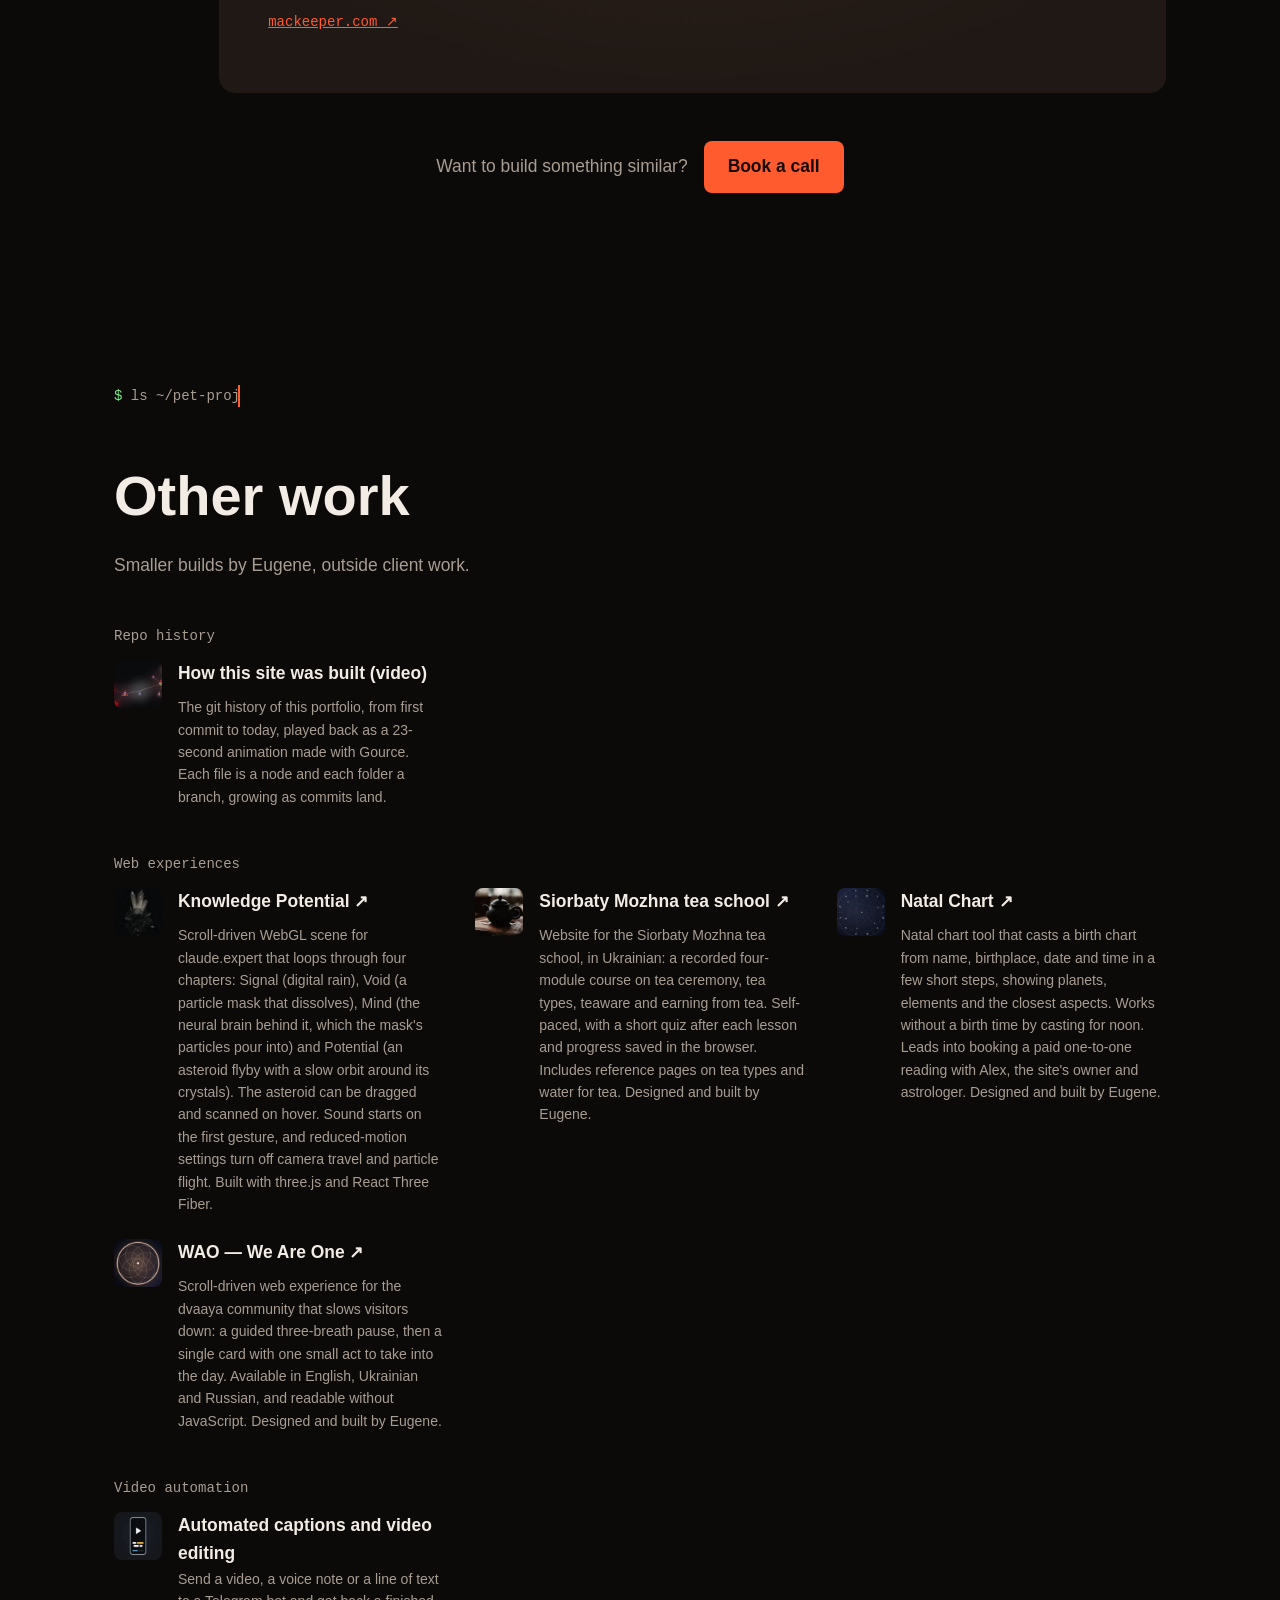
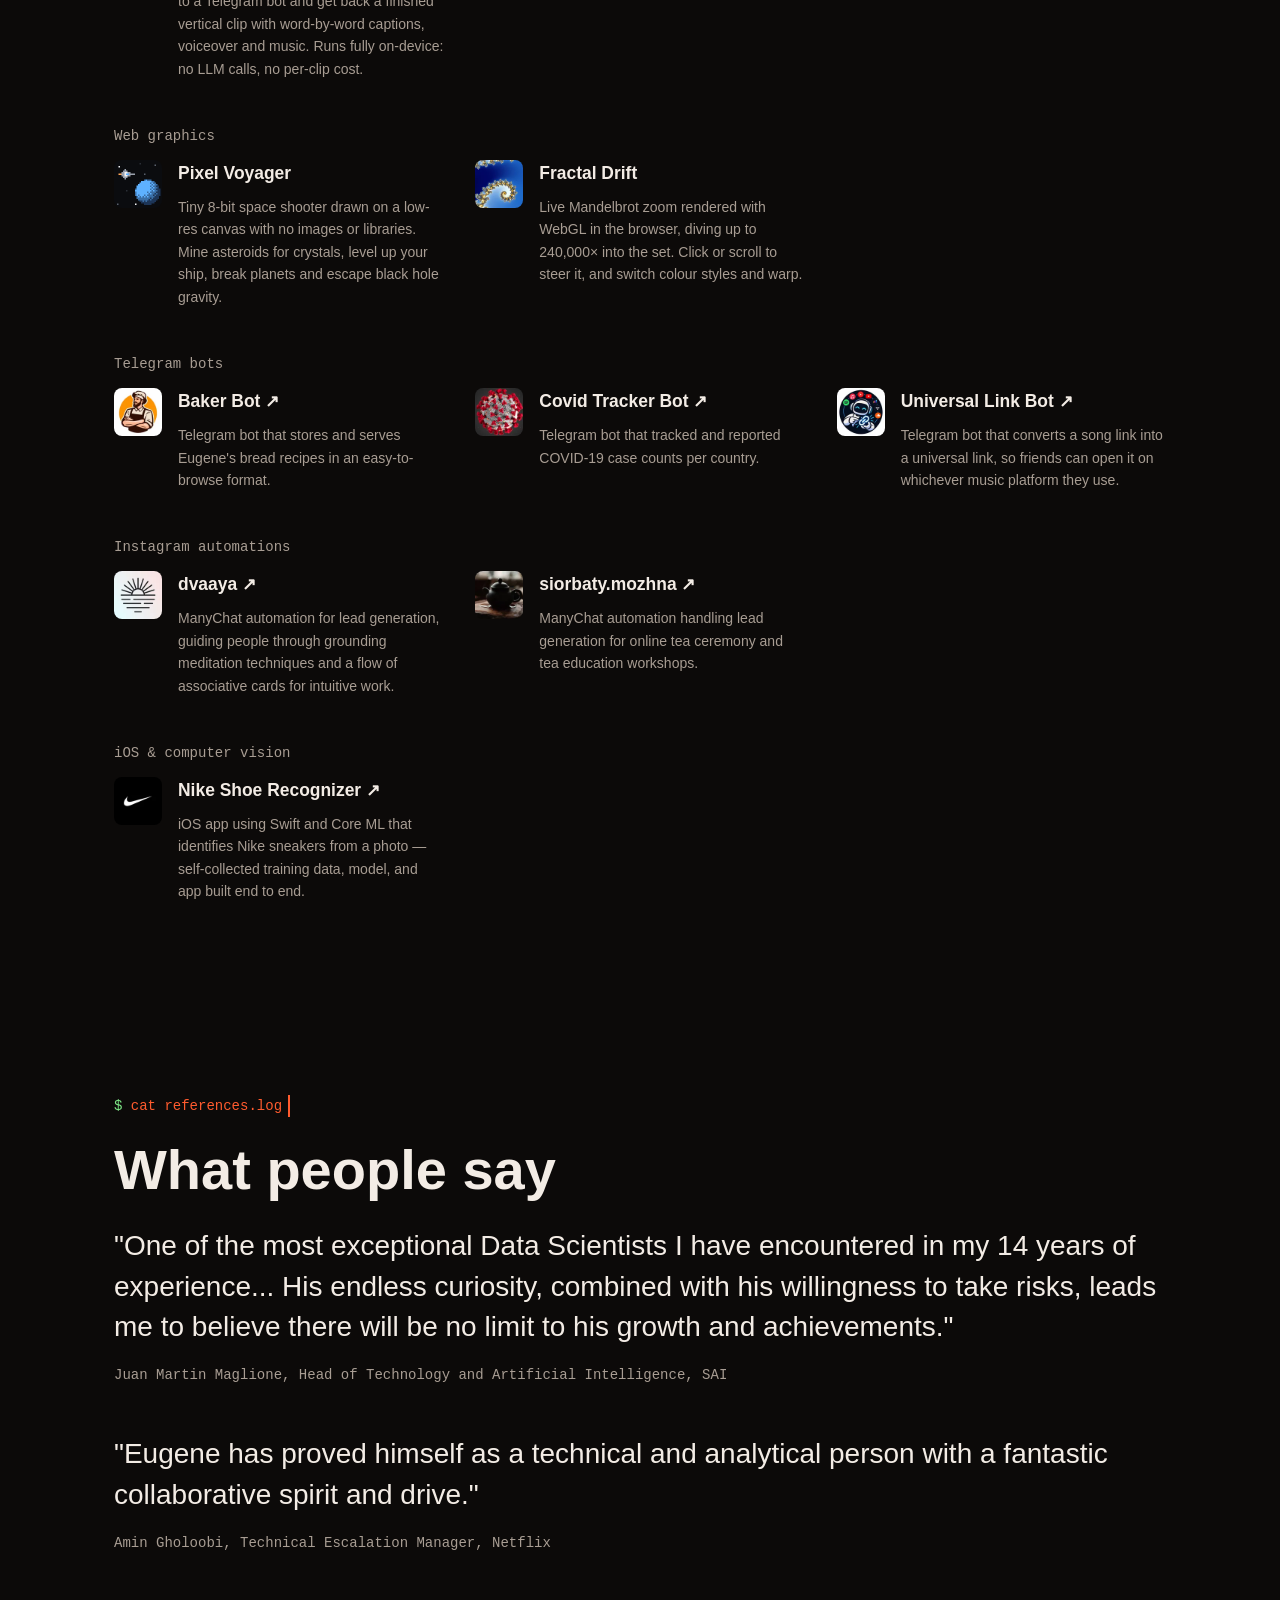
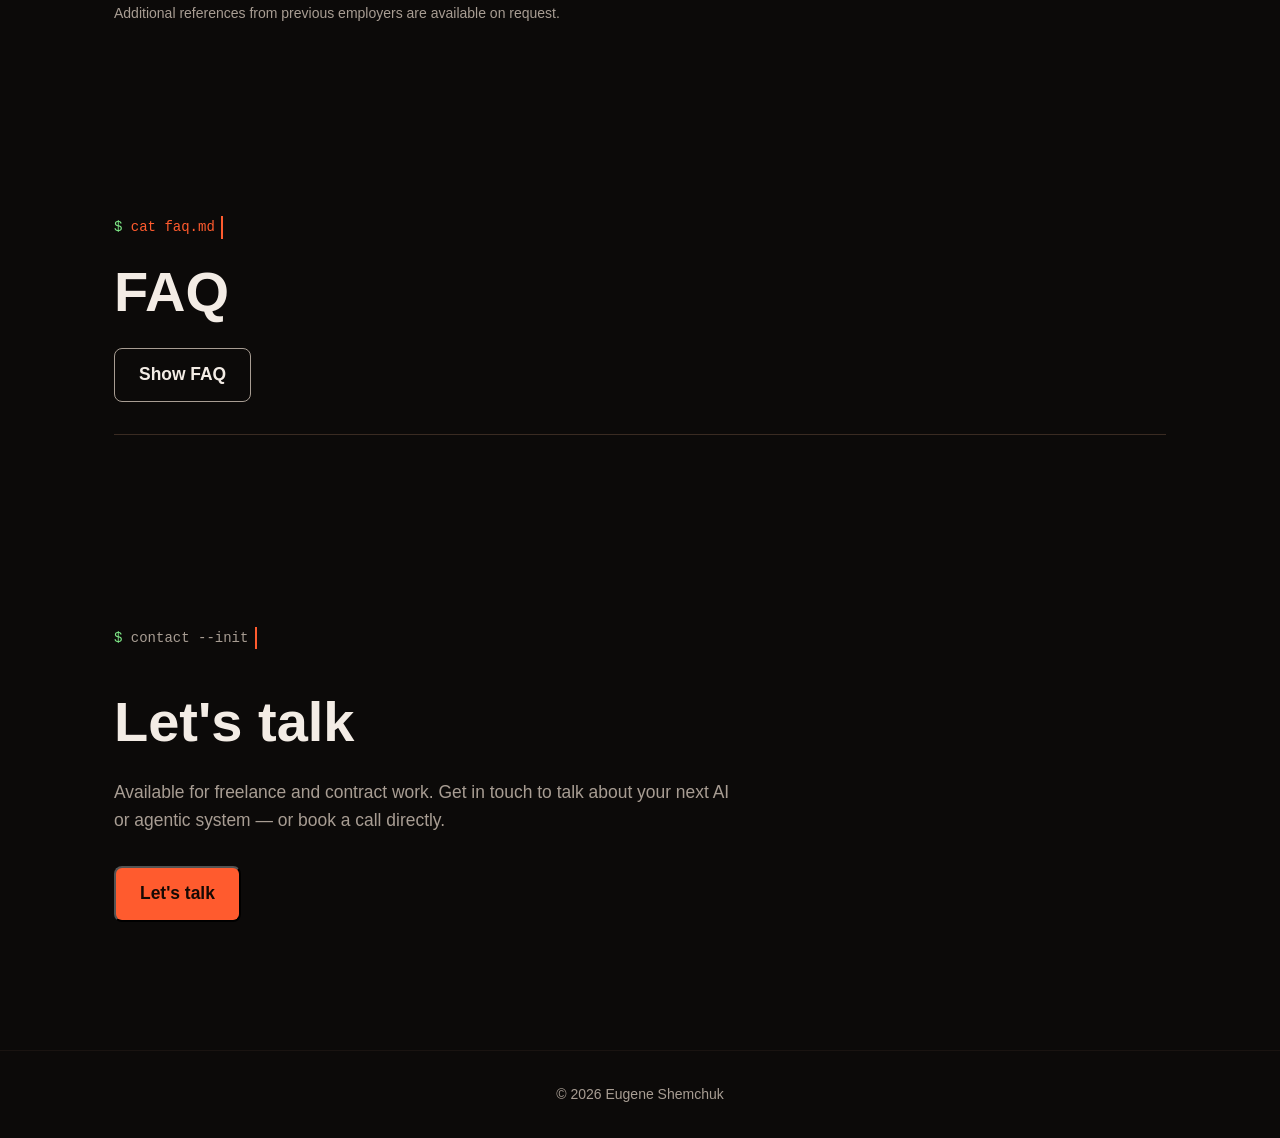
==== commit 4f295832: "Hero: new pitch and tagline under headline, drop proof/stack lines Co-Authored-By: Claude Opus 5.5 <" ====
--- a/index.html
+++ b/index.html
@@ -193,9 +193,8 @@
             <p class="eyebrow eyebrow--typed" style="--type-width:8ch; --type-steps:8;">$ whoami</p>
             <h1 id="hero-heading">Eugene Shemchuk, Agentic AI Engineer</h1>
             <p class="hero__display"><span class="kin"><span style="--i:0">AI</span></span> <span class="kin"><span style="--i:1">has</span></span> <span class="kin"><span class="kin__sweep" style="--i:2">arrived</span></span><span class="kin__dot">.</span></p>
-            <p class="hero__proof">Eugene built this site with Claude in under 2 hours.</p>
-            <p class="hero__pitch">Need someone to turn your ideas into something real users rely on?</p>
-            <p class="hero__stack">LLMs, cloud, APIs, Python. Trusted by Netflix, Nike and ABN AMRO.</p>
+            <p class="hero__pitch">Add Most Powerful AI to your Business Today</p>
+            <p class="hero__stack">Latest models, obsidian brain, integrated anywhere.</p>
             <div class="hero__cta">
               <a class="button button--primary" href="https://calendly.com/shemchuk-eugene/30min">Schedule 30 min call</a>
             </div>
--- a/css/tokens.css
+++ b/css/tokens.css
@@ -12,6 +12,7 @@
   --canvas-opacity-narrow: 0.4; /* hero network behind text on <768px */
   --hero-scrim: color-mix(in srgb, var(--color-surface) 82%, transparent); /* soft backdrop behind hero text */
   --hero-scrim-narrow: color-mix(in srgb, var(--color-surface) 55%, transparent); /* same, <768px: text covers the card */
+  --color-hash-bg: #0d0a08;    /* hero hash cloud: darker backdrop than --color-surface */
   --color-hash-ink: #2c241f;    /* hero hash cloud: resting glyphs (decorative) */
   --color-hash-hi: #b09a88;     /* hero hash cloud: glyphs lit by hover, trail or smoke */
   --color-hash-glow: #008f11;   /* hero hash cloud: click-wave colour */
--- a/css/sections.css
+++ b/css/sections.css
@@ -54,6 +54,13 @@
 .terminal__body:not([data-hero-theme="network"]) .hero__canvas,
 .terminal__body:not([data-hero-theme="hash"]) .hero__hash {
   display: none;
+}
+
+/* Hash cloud sits on a darker backdrop; the scrim follows it */
+.hero__terminal .terminal__body[data-hero-theme="hash"] {
+  --hero-scrim: color-mix(in srgb, var(--color-hash-bg) 82%, transparent);
+  --hero-scrim-narrow: color-mix(in srgb, var(--color-hash-bg) 55%, transparent);
+  background: var(--color-hash-bg);
 }
 
 @media (max-width: 767px) {
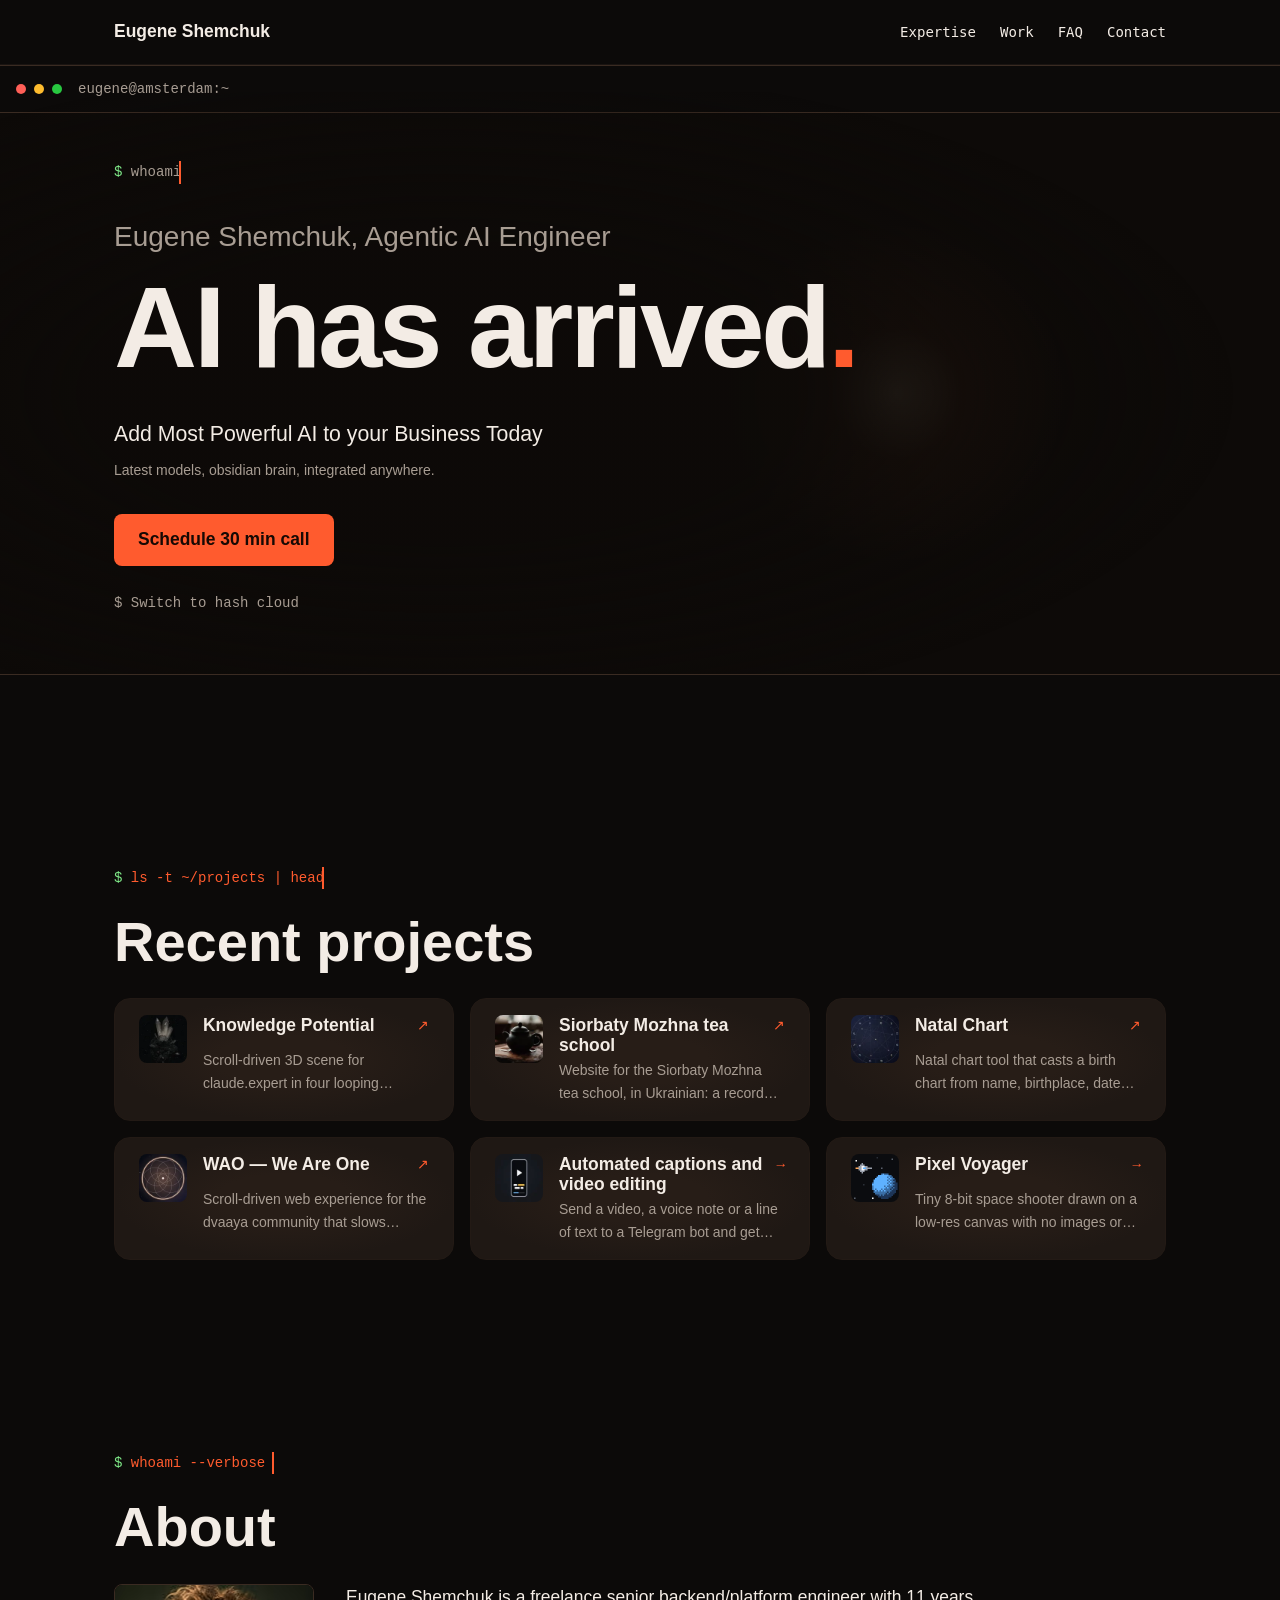
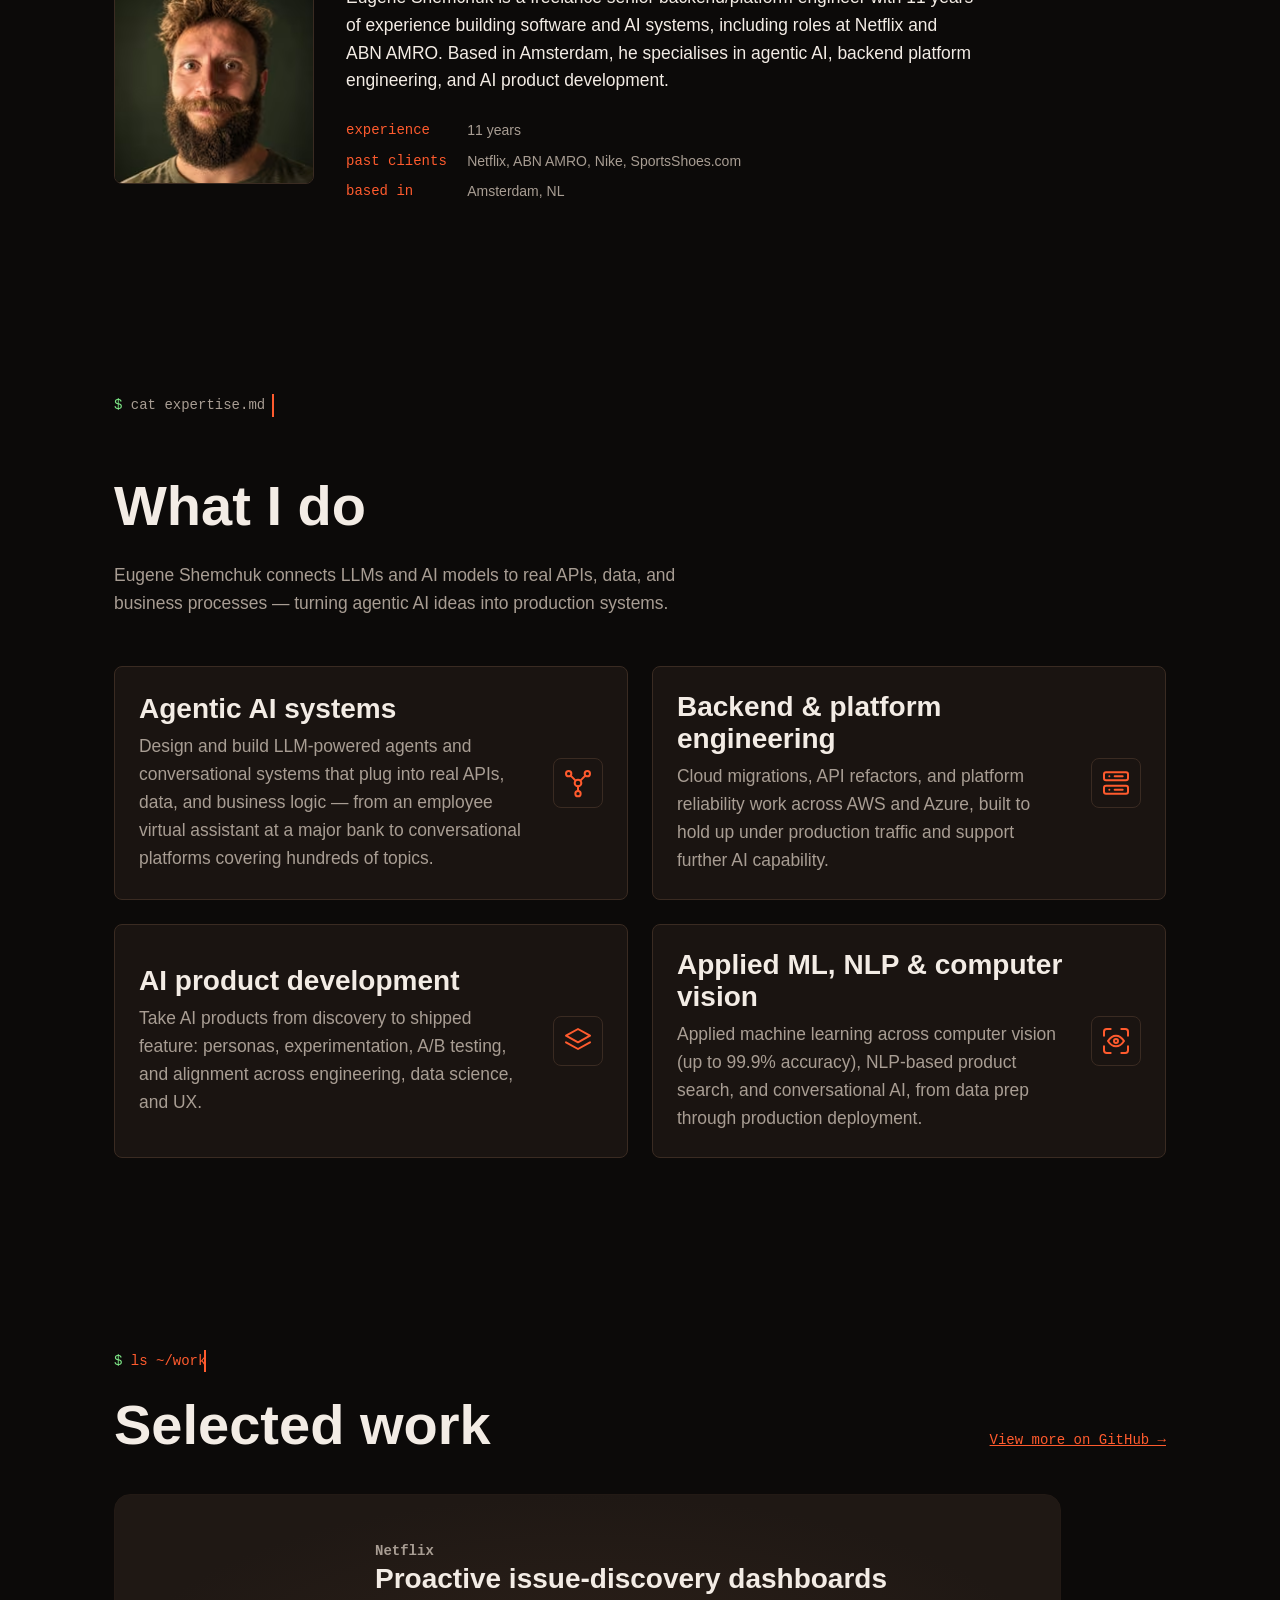
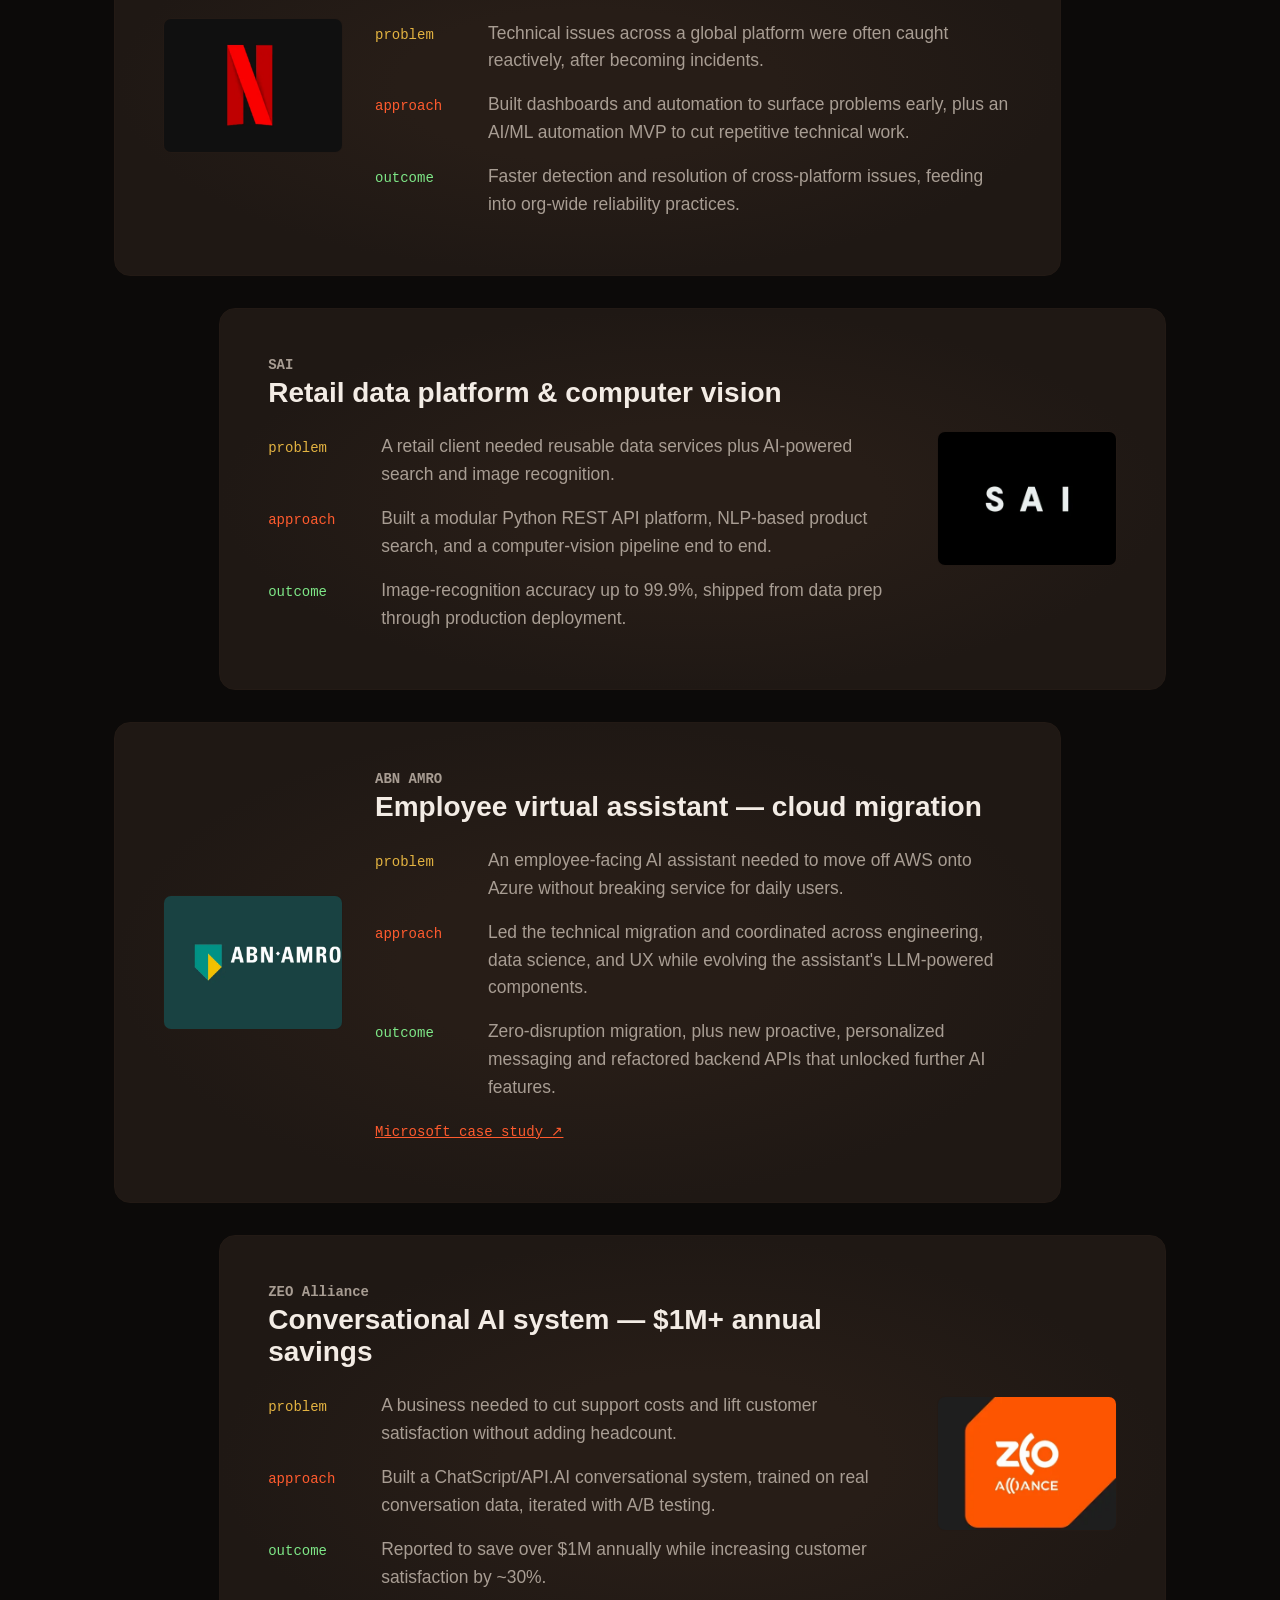
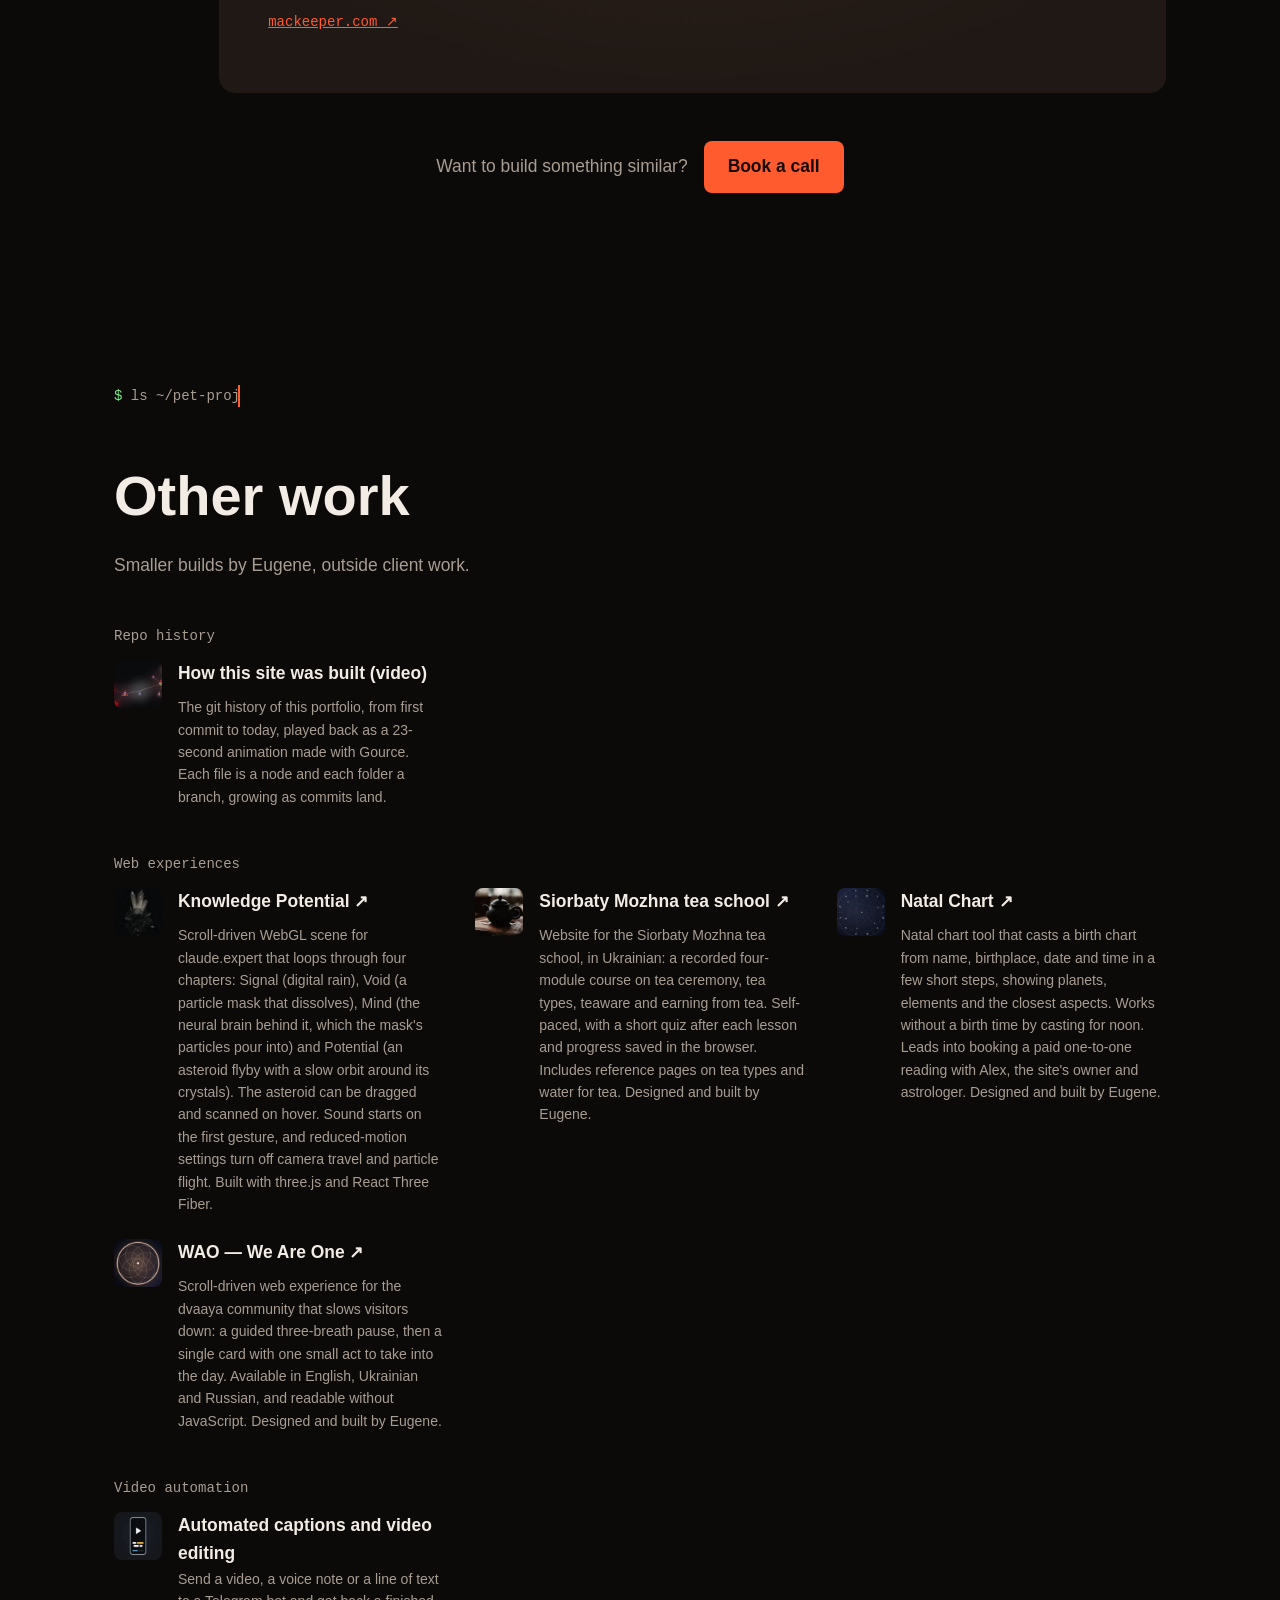
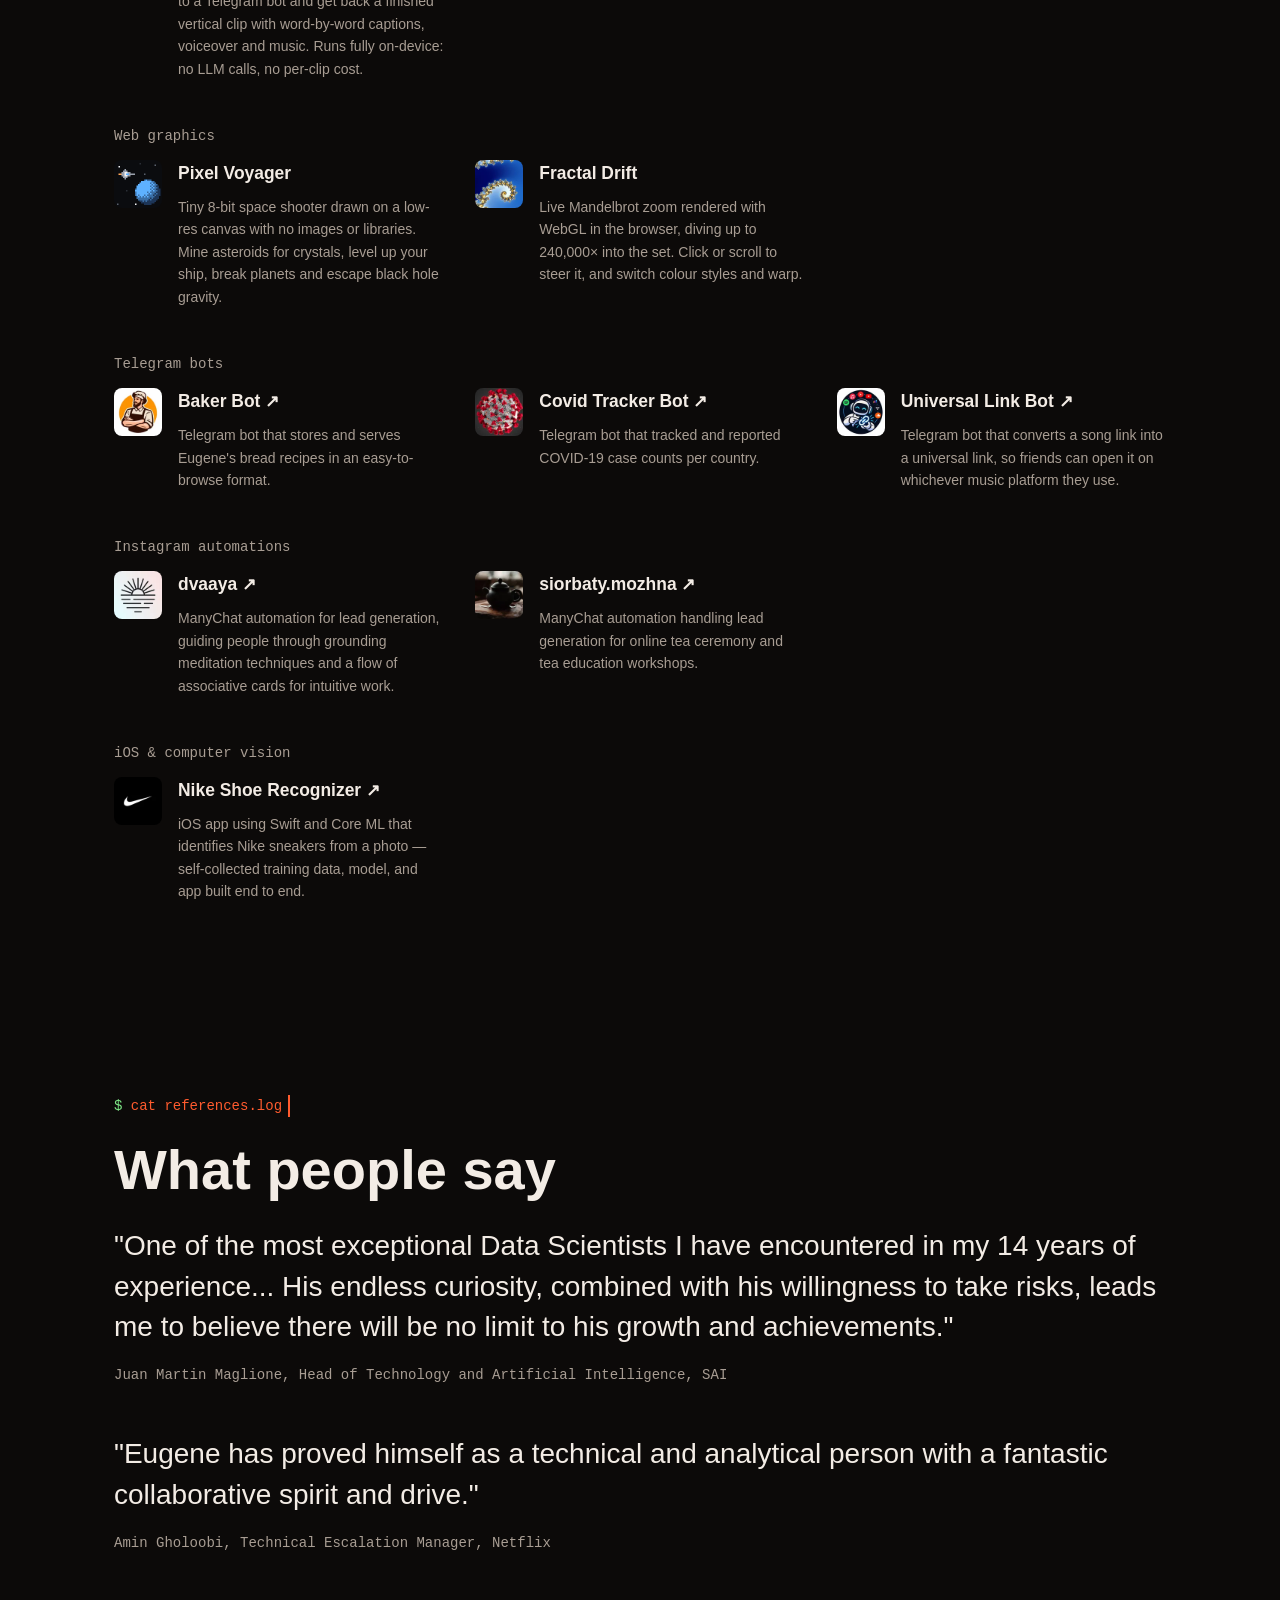
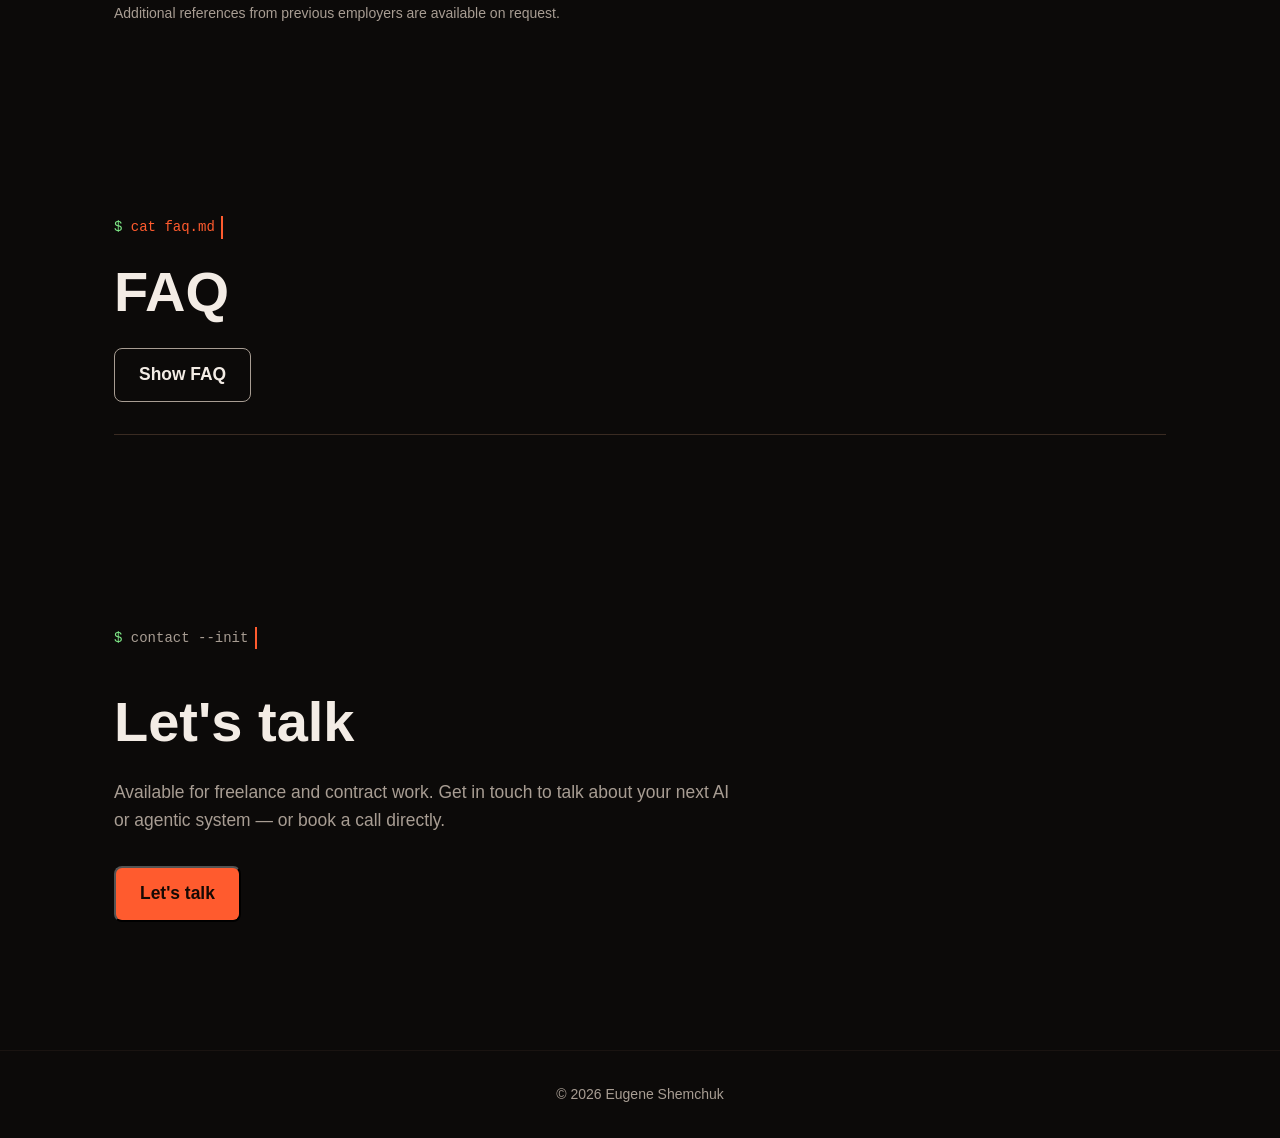
==== commit 0469a823: "feat(hero): infinity particle sculpture as default theme, 30 s auto-rotate Vanilla WebGL2 port of WA" ====
--- a/index.html
+++ b/index.html
@@ -189,6 +189,7 @@
         <div class="terminal__body">
           <canvas class="hero__canvas" aria-hidden="true"></canvas>
           <canvas class="hero__hash" aria-hidden="true"></canvas>
+          <canvas class="hero__gl" aria-hidden="true"></canvas>
           <div class="hero__content">
             <p class="eyebrow eyebrow--typed" style="--type-width:8ch; --type-steps:8;">$ whoami</p>
             <h1 id="hero-heading">Eugene Shemchuk, Agentic AI Engineer</h1>
@@ -668,6 +669,7 @@
 
   <script src="js/nav.js" defer></script>
   <script src="js/network.js" defer></script>
+  <script src="js/sculpture.js" defer></script>
   <script src="js/hash.js" defer></script>
   <script src="js/egg.js" defer></script>
 </body>
--- a/css/tokens.css
+++ b/css/tokens.css
@@ -15,7 +15,7 @@
   --color-hash-bg: #0d0a08;    /* hero hash cloud: darker backdrop than --color-surface */
   --color-hash-ink: #2c241f;    /* hero hash cloud: resting glyphs (decorative) */
   --color-hash-hi: #b09a88;     /* hero hash cloud: glyphs lit by hover, trail or smoke */
-  --color-hash-glow: #008f11;   /* hero hash cloud: click-wave colour */
+  --color-hash-glow: #ff5b2e;   /* hero hash cloud: click-wave colour */
 
   /* Primary button — warm orange. Dark text 6.4:1; button vs bg 6.4:1, vs surface 5.8:1 */
   --color-button: #ff5b2e;
--- a/css/sections.css
+++ b/css/sections.css
@@ -41,7 +41,8 @@
 }
 
 .hero__canvas,
-.hero__hash {
+.hero__hash,
+.hero__gl {
   position: absolute;
   inset: 0;
   width: 100%;
@@ -52,15 +53,29 @@
 /* Text fills the hero on small screens, so the network sits further back */
 /* Hero theme, set by hash.js: only the active animation's canvas is shown */
 .terminal__body:not([data-hero-theme="network"]) .hero__canvas,
-.terminal__body:not([data-hero-theme="hash"]) .hero__hash {
+.terminal__body:not([data-hero-theme="hash"]) .hero__hash,
+.terminal__body:not([data-hero-theme="infinity"]) .hero__gl {
   display: none;
 }
 
 /* Hash cloud sits on a darker backdrop; the scrim follows it */
-.hero__terminal .terminal__body[data-hero-theme="hash"] {
+.hero__terminal .terminal__body[data-hero-theme="hash"],
+.hero__terminal .terminal__body[data-hero-theme="infinity"] {
   --hero-scrim: color-mix(in srgb, var(--color-hash-bg) 82%, transparent);
   --hero-scrim-narrow: color-mix(in srgb, var(--color-hash-bg) 55%, transparent);
   background: var(--color-hash-bg);
+}
+
+/* Infinity theme: the empty hero can be dragged to turn the loop; sideways swipes on touch */
+.terminal__body[data-hero-theme="infinity"] {
+  cursor: grab;
+  touch-action: pan-y;
+}
+.terminal__body[data-hero-theme="infinity"].is-grabbing {
+  cursor: grabbing;
+}
+.terminal__body[data-hero-theme="infinity"] :is(h1, p, .eyebrow) {
+  cursor: auto;
 }
 
 @media (max-width: 767px) {
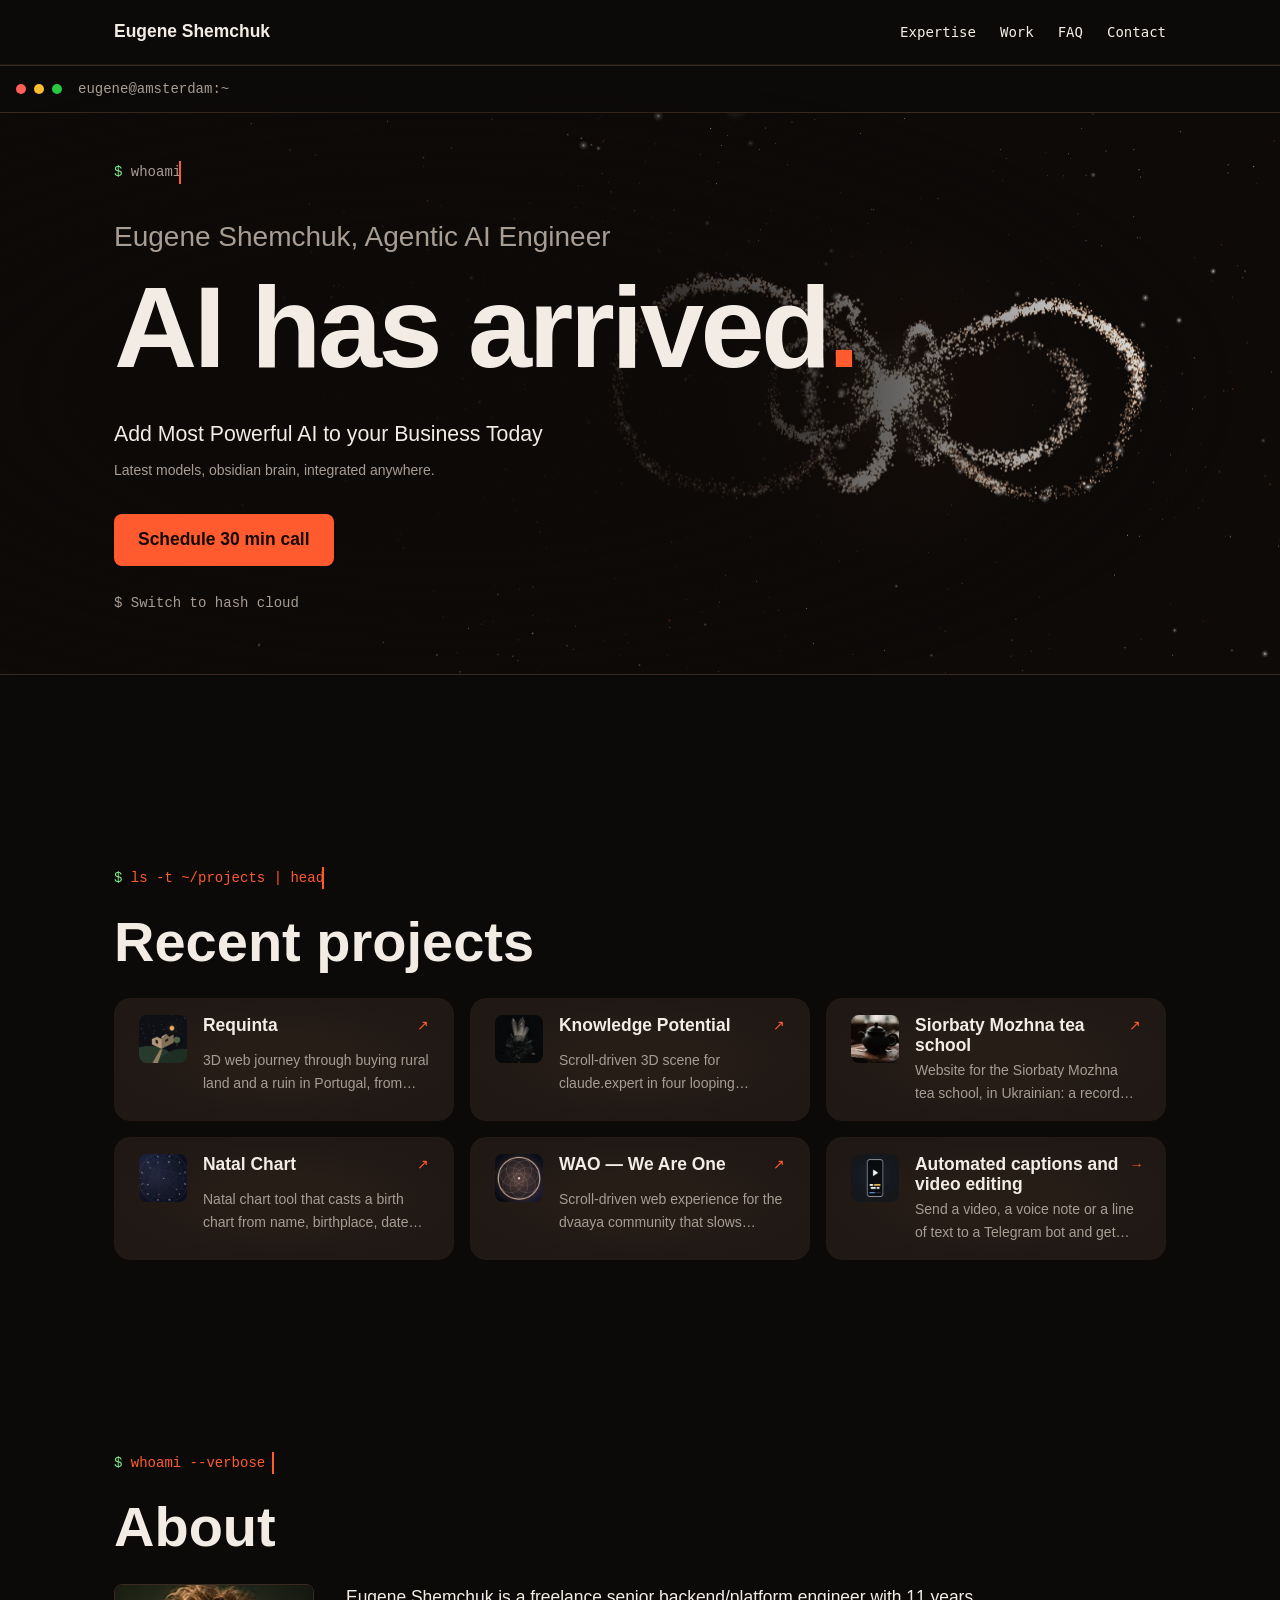
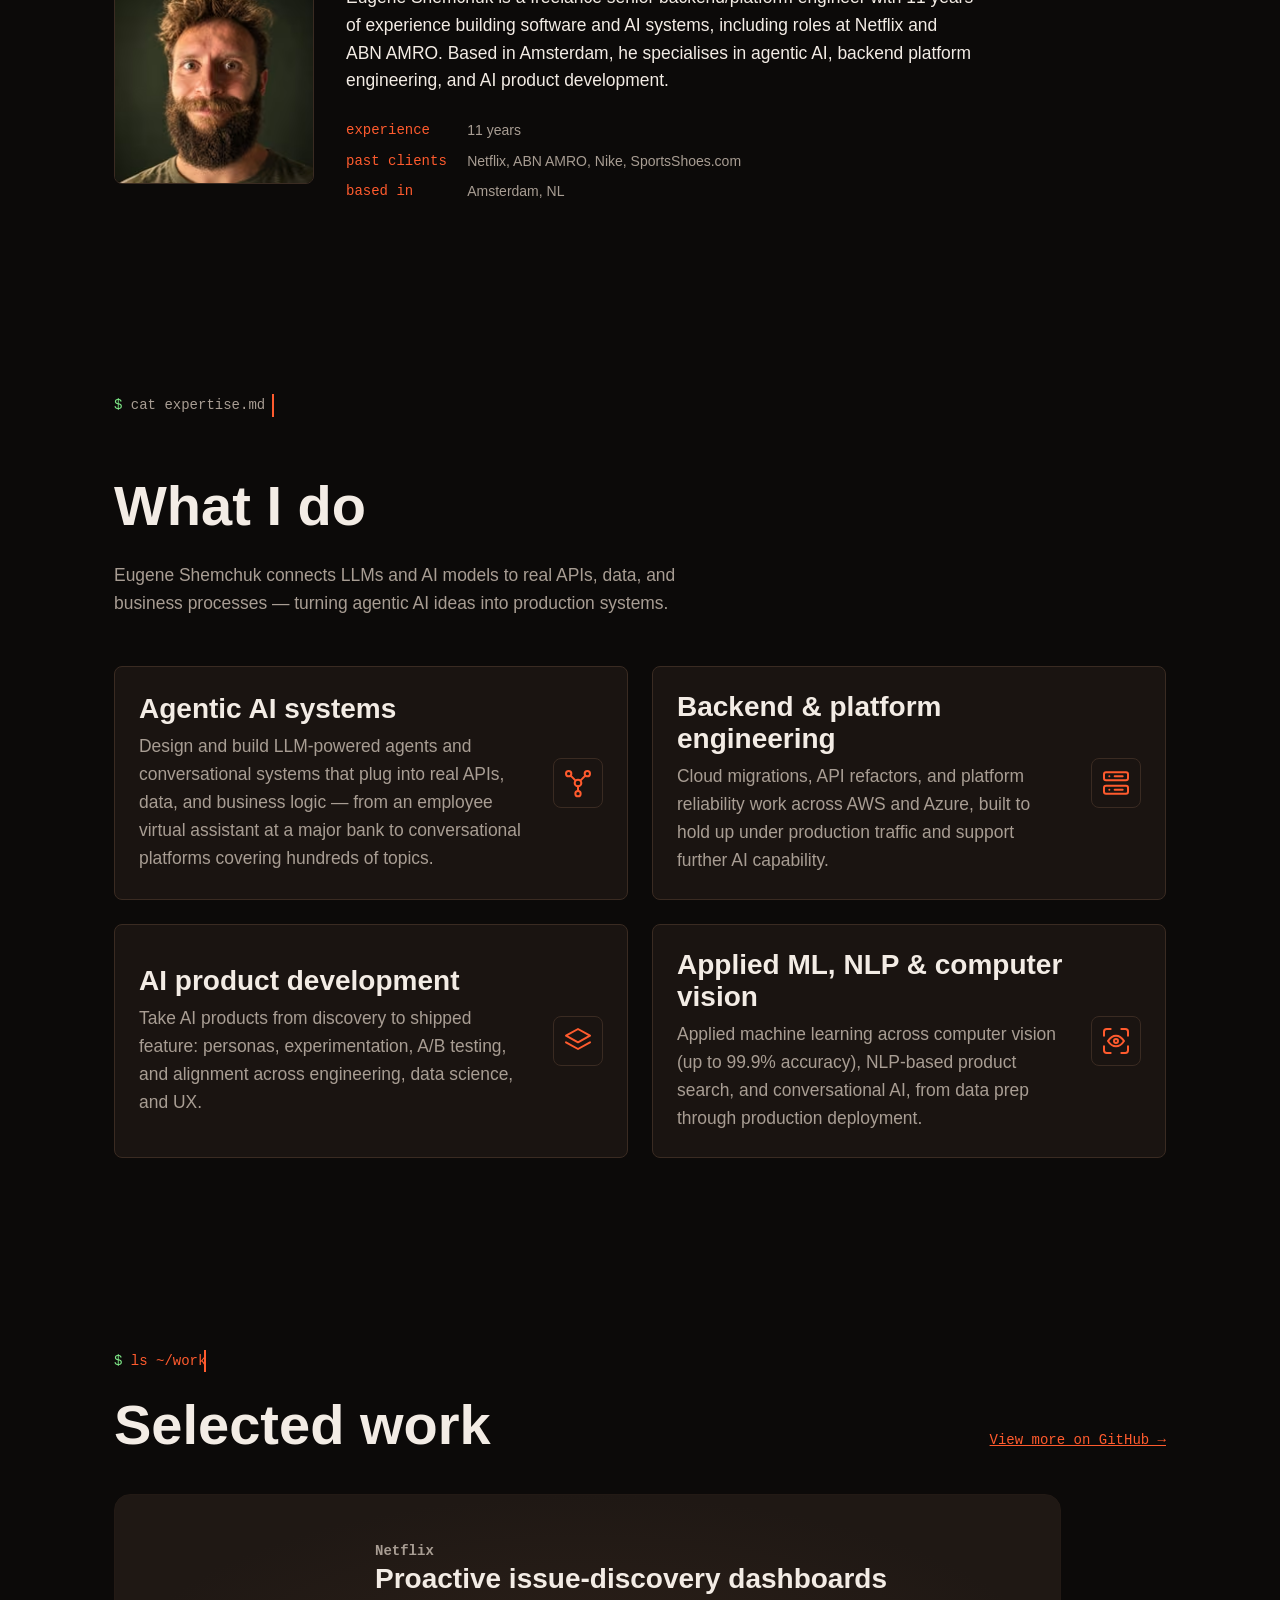
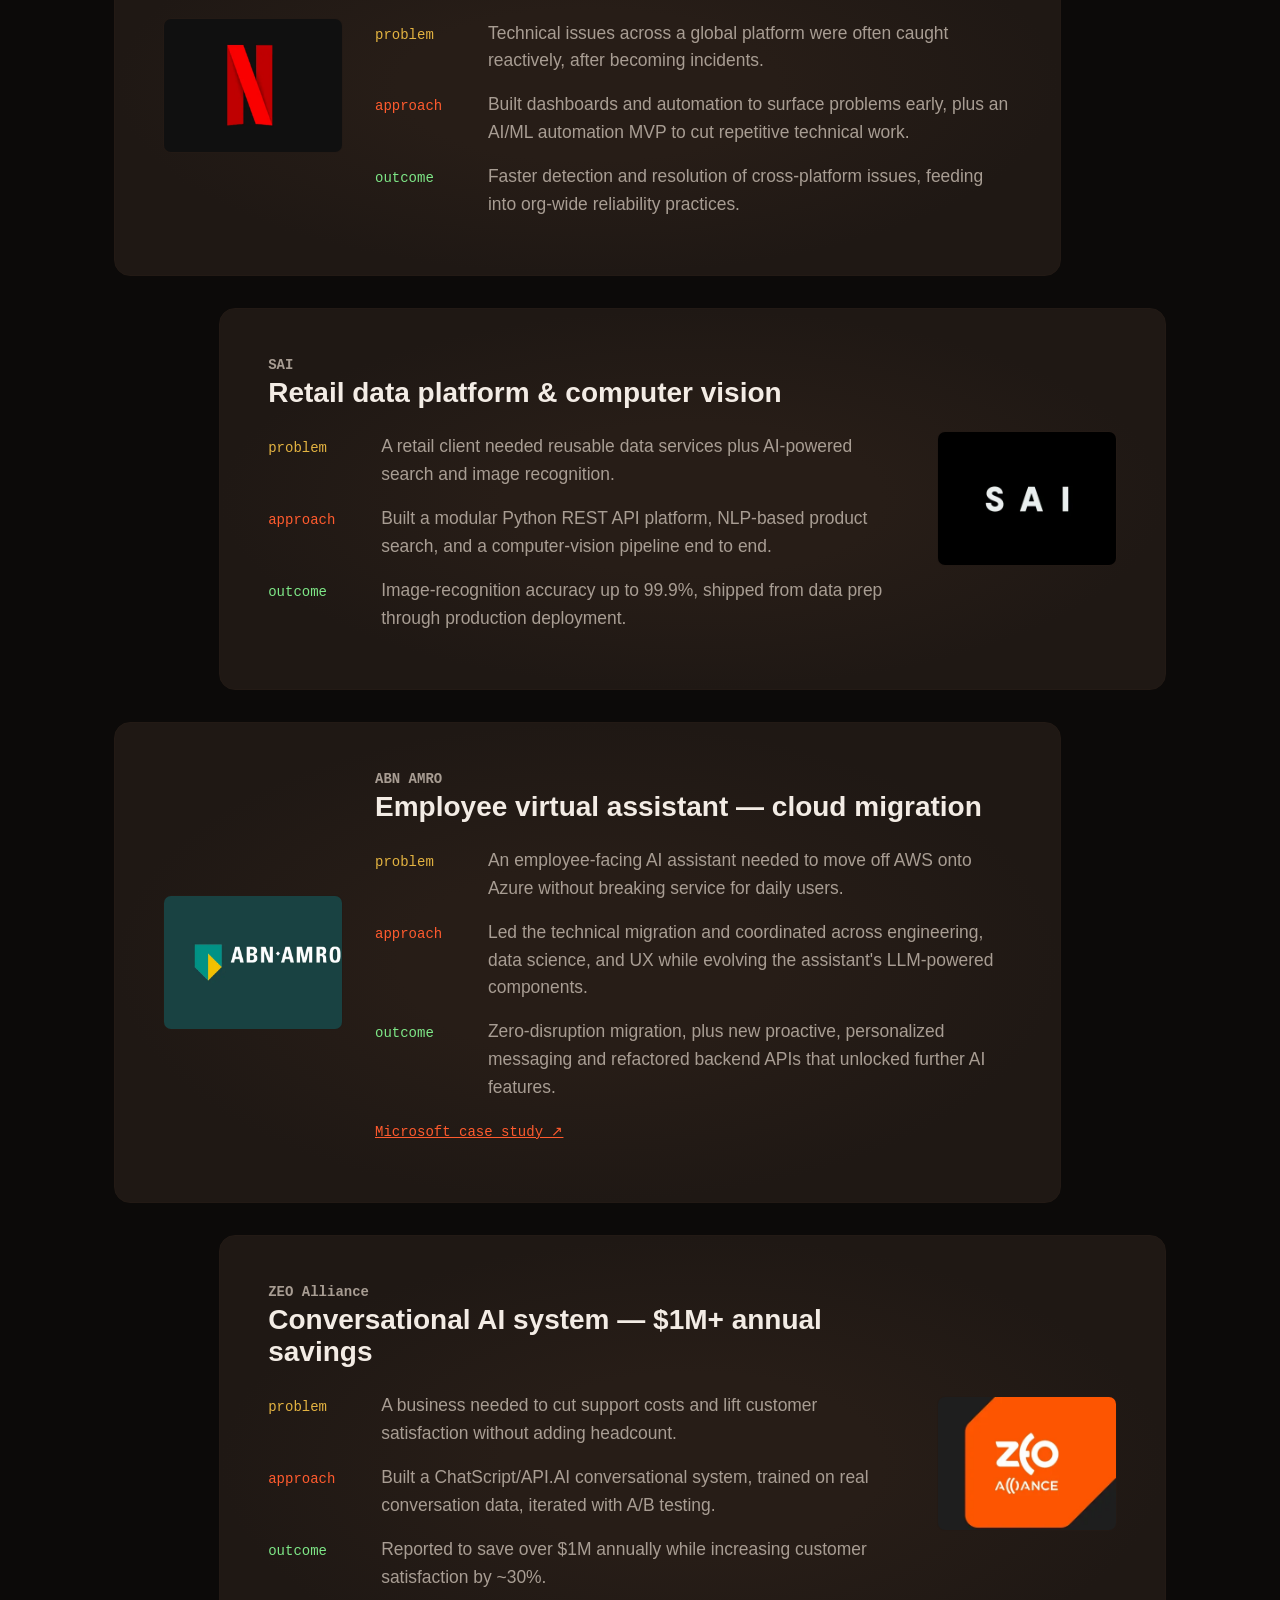
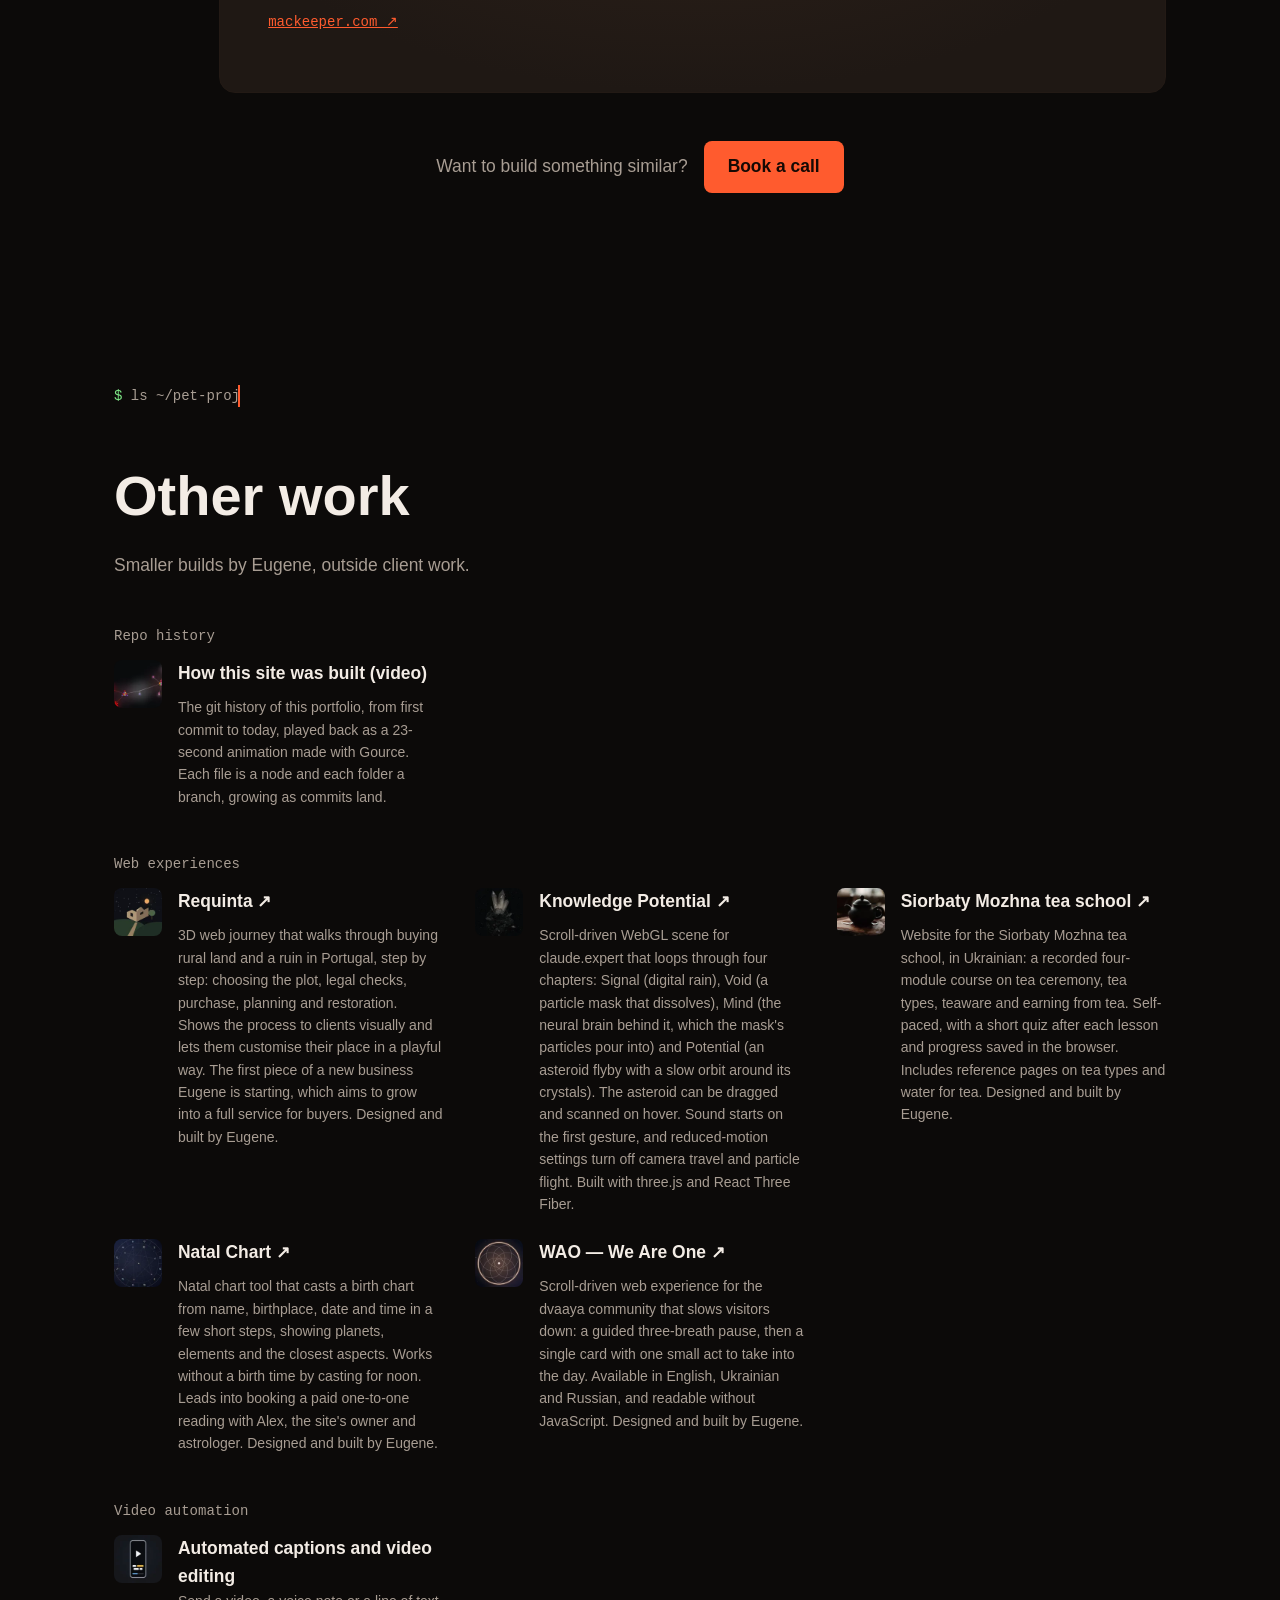
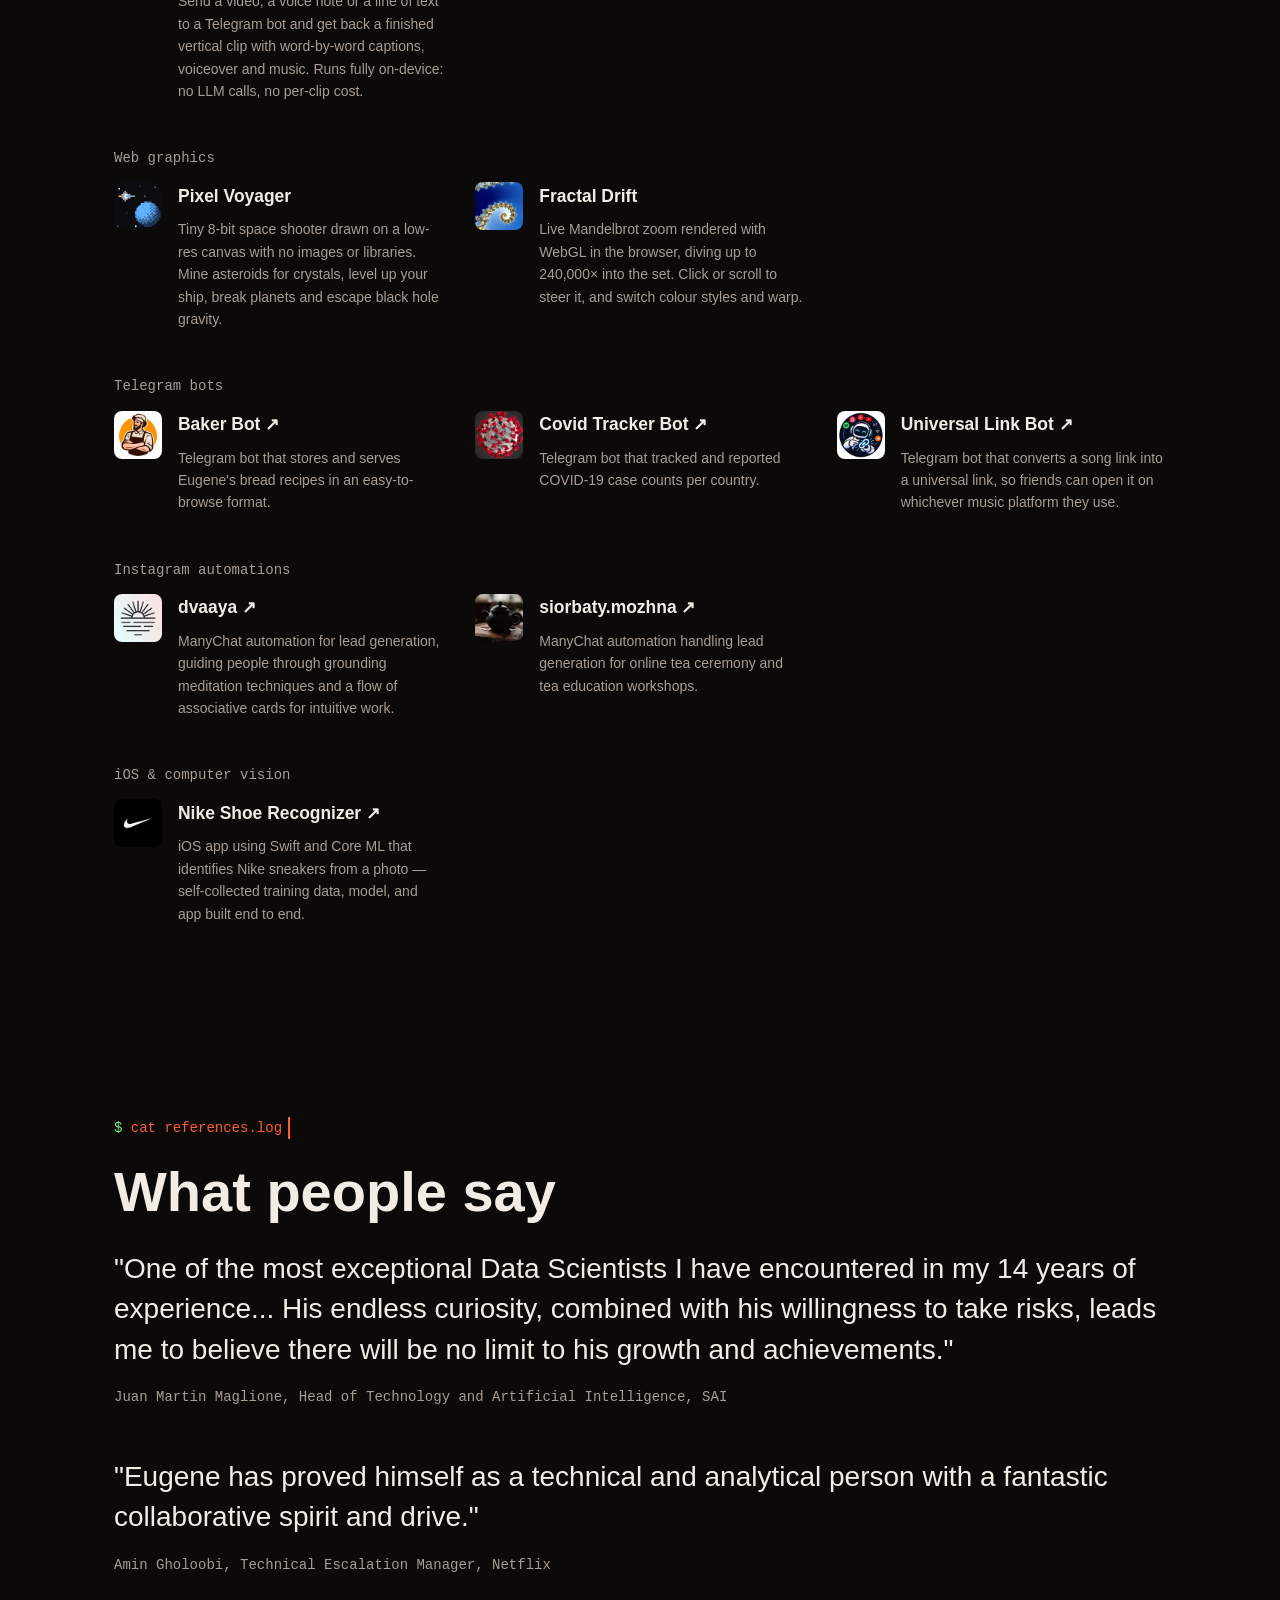
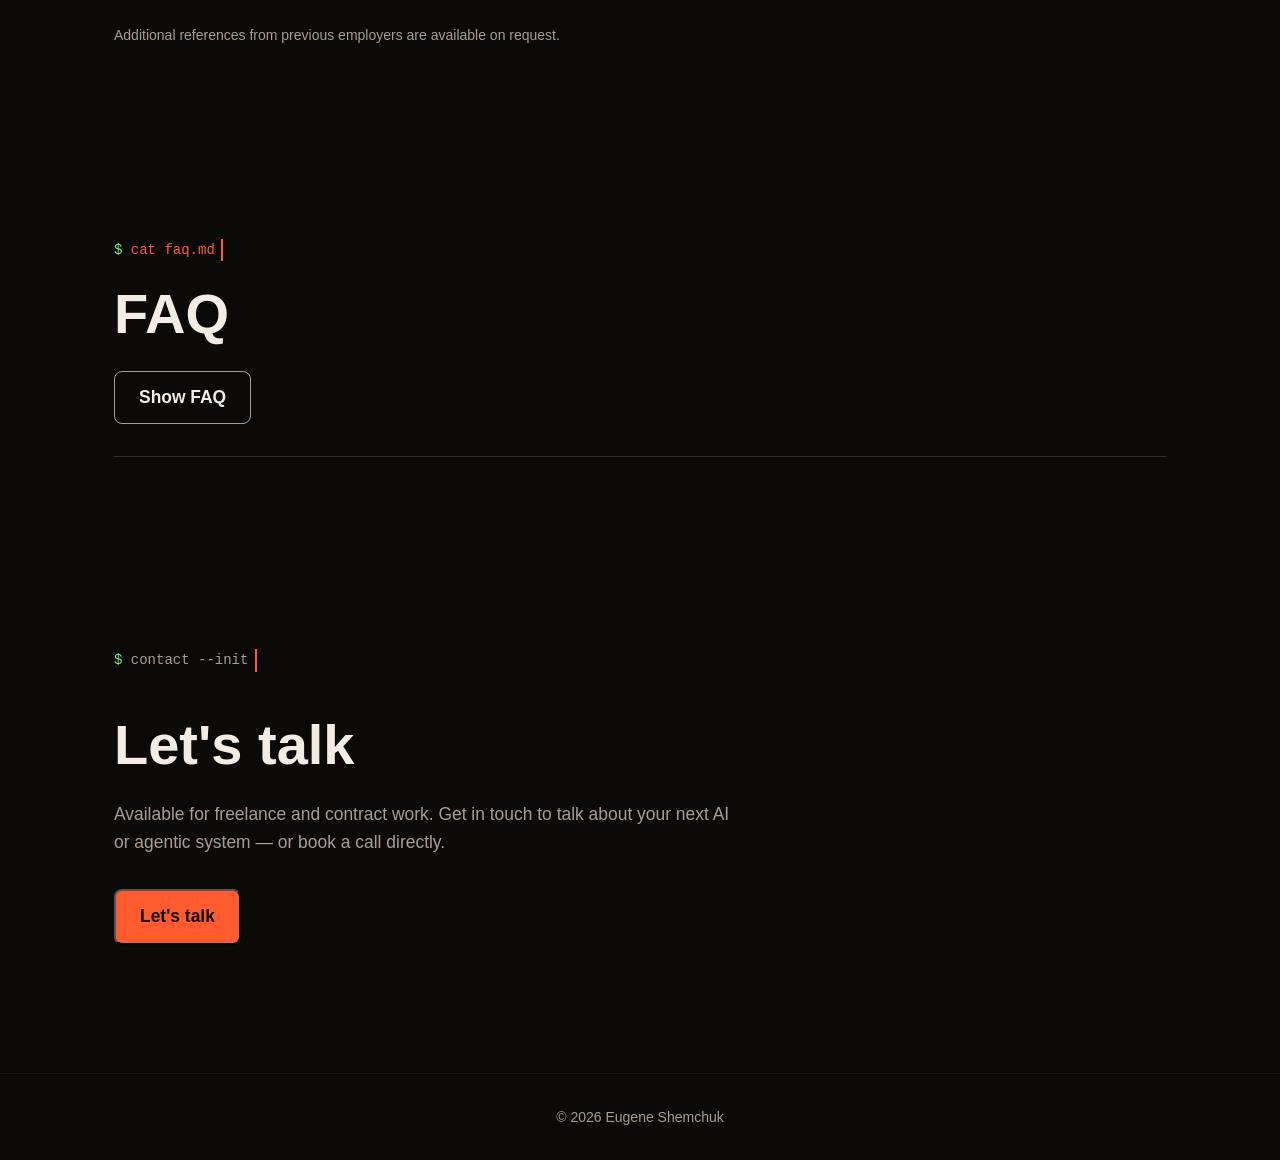
==== commit eb4b7b1a: "Add Requinta to Recent projects and Other work Co-Authored-By: Claude Opus 5.5 <noreply@anthropic.co" ====
--- a/index.html
+++ b/index.html
@@ -212,6 +212,12 @@
         <!-- Newest first, at most 6 cards: add new ones at the top, drop the oldest past 6 -->
         <ul class="recent__grid">
           <li class="recent__card reveal" data-reveal>
+            <img class="recent__thumb" src="assets/img/work/pet-requinta.webp" width="48" height="48" alt="" loading="lazy" decoding="async">
+            <h3><a class="recent__link" href="https://requinta.shemchuk-eugene.workers.dev/">Requinta</a></h3>
+            <p>3D web journey through buying rural land and a ruin in Portugal, from choosing the plot to restoring the house. The first piece of a new service for property selection, legal checks, purchase, planning and restoration.</p>
+            <span class="recent__cta" aria-hidden="true">↗</span>
+          </li>
+          <li class="recent__card reveal" data-reveal>
             <img class="recent__thumb" src="assets/img/work/pet-ore.webp" width="48" height="48" alt="" loading="lazy" decoding="async">
             <h3><a class="recent__link" href="https://eugeneshemchuk.github.io/ore/">Knowledge Potential</a></h3>
             <p>Scroll-driven 3D scene for claude.expert in four looping chapters: digital rain, a dissolving particle mask, a neural brain and an asteroid flyby with a crystal close-up. Sound starts on the first click.</p>
@@ -239,12 +245,6 @@
             <img class="recent__thumb" src="assets/img/work/pet-clips.webp" width="48" height="48" alt="" loading="lazy" decoding="async">
             <h3><a class="recent__link" href="clips/">Automated captions and video editing</a></h3>
             <p>Send a video, a voice note or a line of text to a Telegram bot and get back a finished vertical clip with word-by-word captions, voiceover and music. Runs fully on-device: no LLM calls, no per-clip cost.</p>
-            <span class="recent__cta" aria-hidden="true">→</span>
-          </li>
-          <li class="recent__card reveal" data-reveal>
-            <img class="recent__thumb" src="assets/img/work/pet-game.webp" width="48" height="48" alt="" loading="lazy" decoding="async">
-            <h3><a class="recent__link" href="game/">Pixel Voyager</a></h3>
-            <p>Tiny 8-bit space shooter drawn on a low-res canvas with no images or libraries. Mine asteroids for crystals, level up your ship, break planets and escape black hole gravity.</p>
             <span class="recent__cta" aria-hidden="true">→</span>
           </li>
         </ul>
@@ -409,6 +409,13 @@
             <h3>Web experiences</h3>
             <ul class="other-work__list">
               <li>
+                <img class="other-work__thumb" src="assets/img/work/pet-requinta.webp" width="48" height="48" alt="" loading="lazy" decoding="async">
+                <div>
+                  <a class="other-work__name" href="https://requinta.shemchuk-eugene.workers.dev/">Requinta ↗</a>
+                  <p class="other-work__desc">3D web journey that walks through buying rural land and a ruin in Portugal, step by step: choosing the plot, legal checks, purchase, planning and restoration. Shows the process to clients visually and lets them customise their place in a playful way. The first piece of a new business Eugene is starting, which aims to grow into a full service for buyers. Designed and built by Eugene.</p>
+                </div>
+              </li>
+              <li>
                 <img class="other-work__thumb" src="assets/img/work/pet-ore.webp" width="48" height="48" alt="" loading="lazy" decoding="async">
                 <div>
                   <a class="other-work__name" href="https://eugeneshemchuk.github.io/ore/">Knowledge Potential ↗</a>
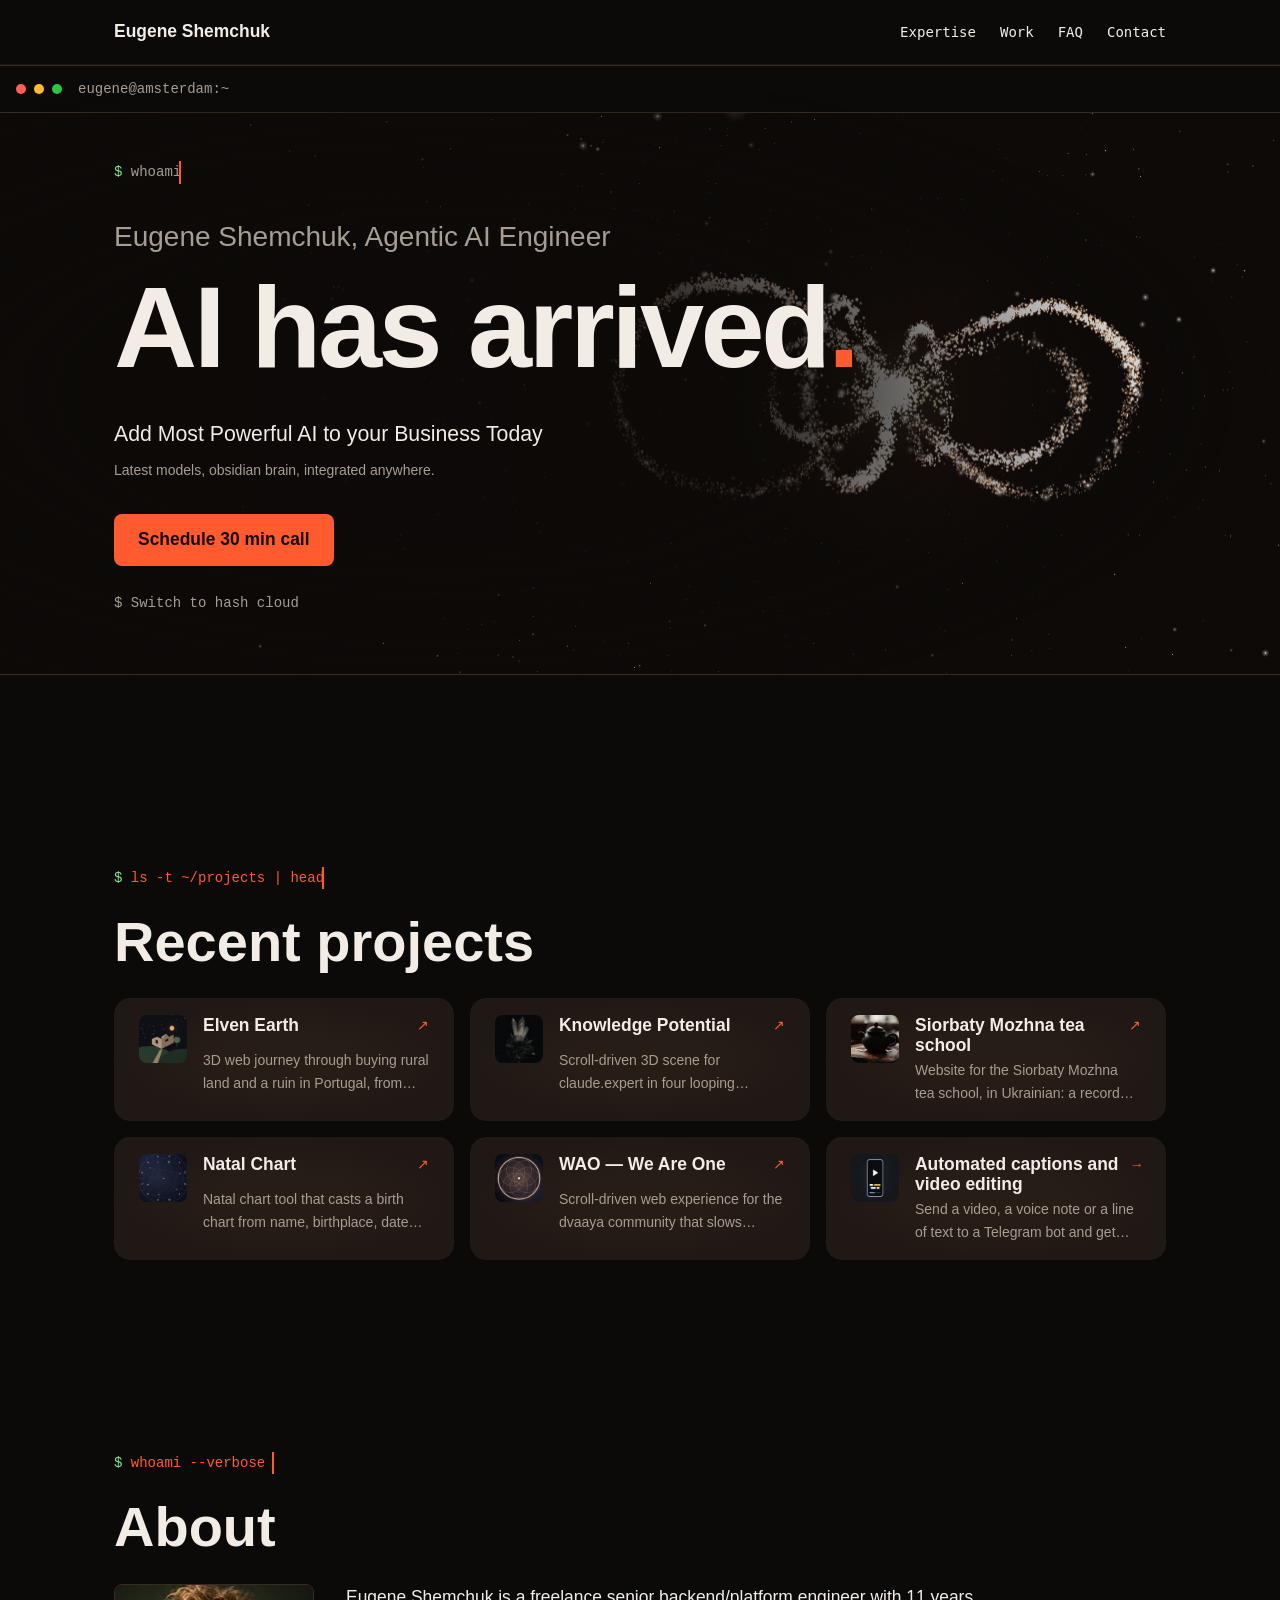
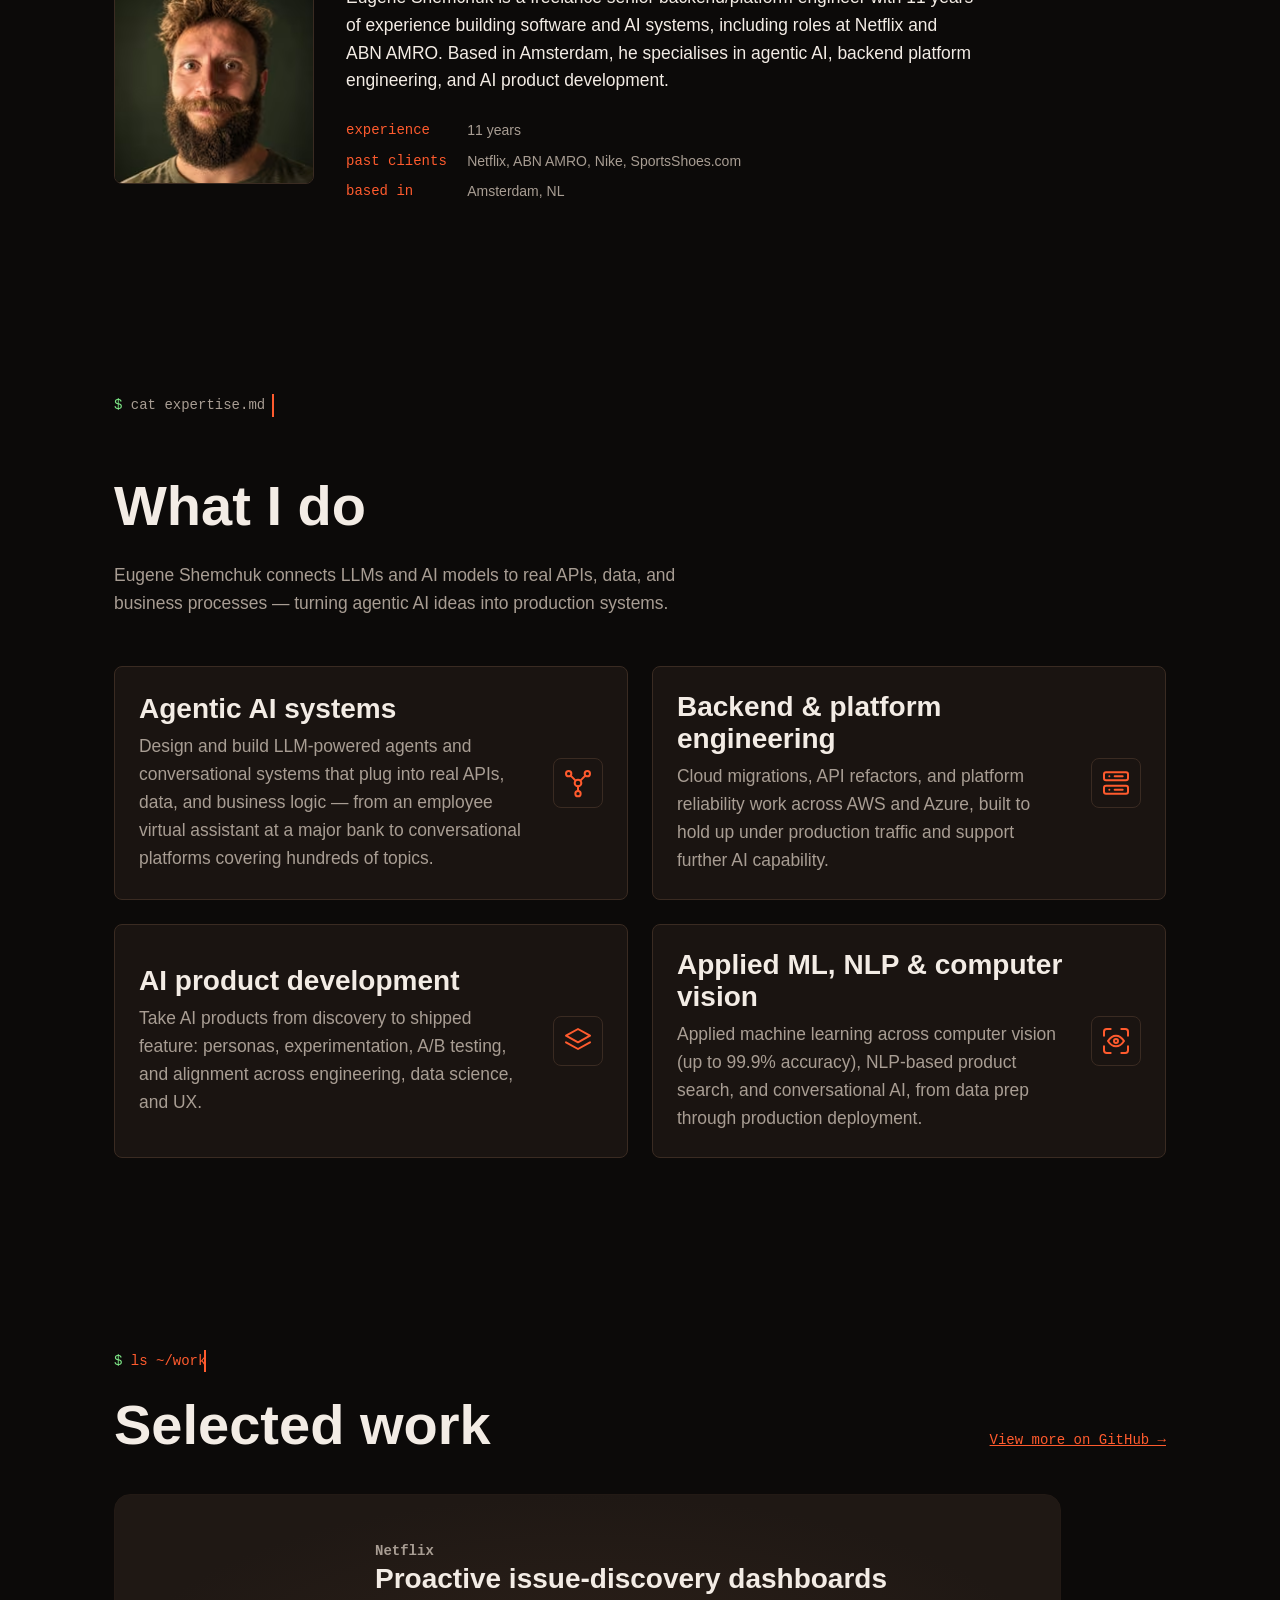
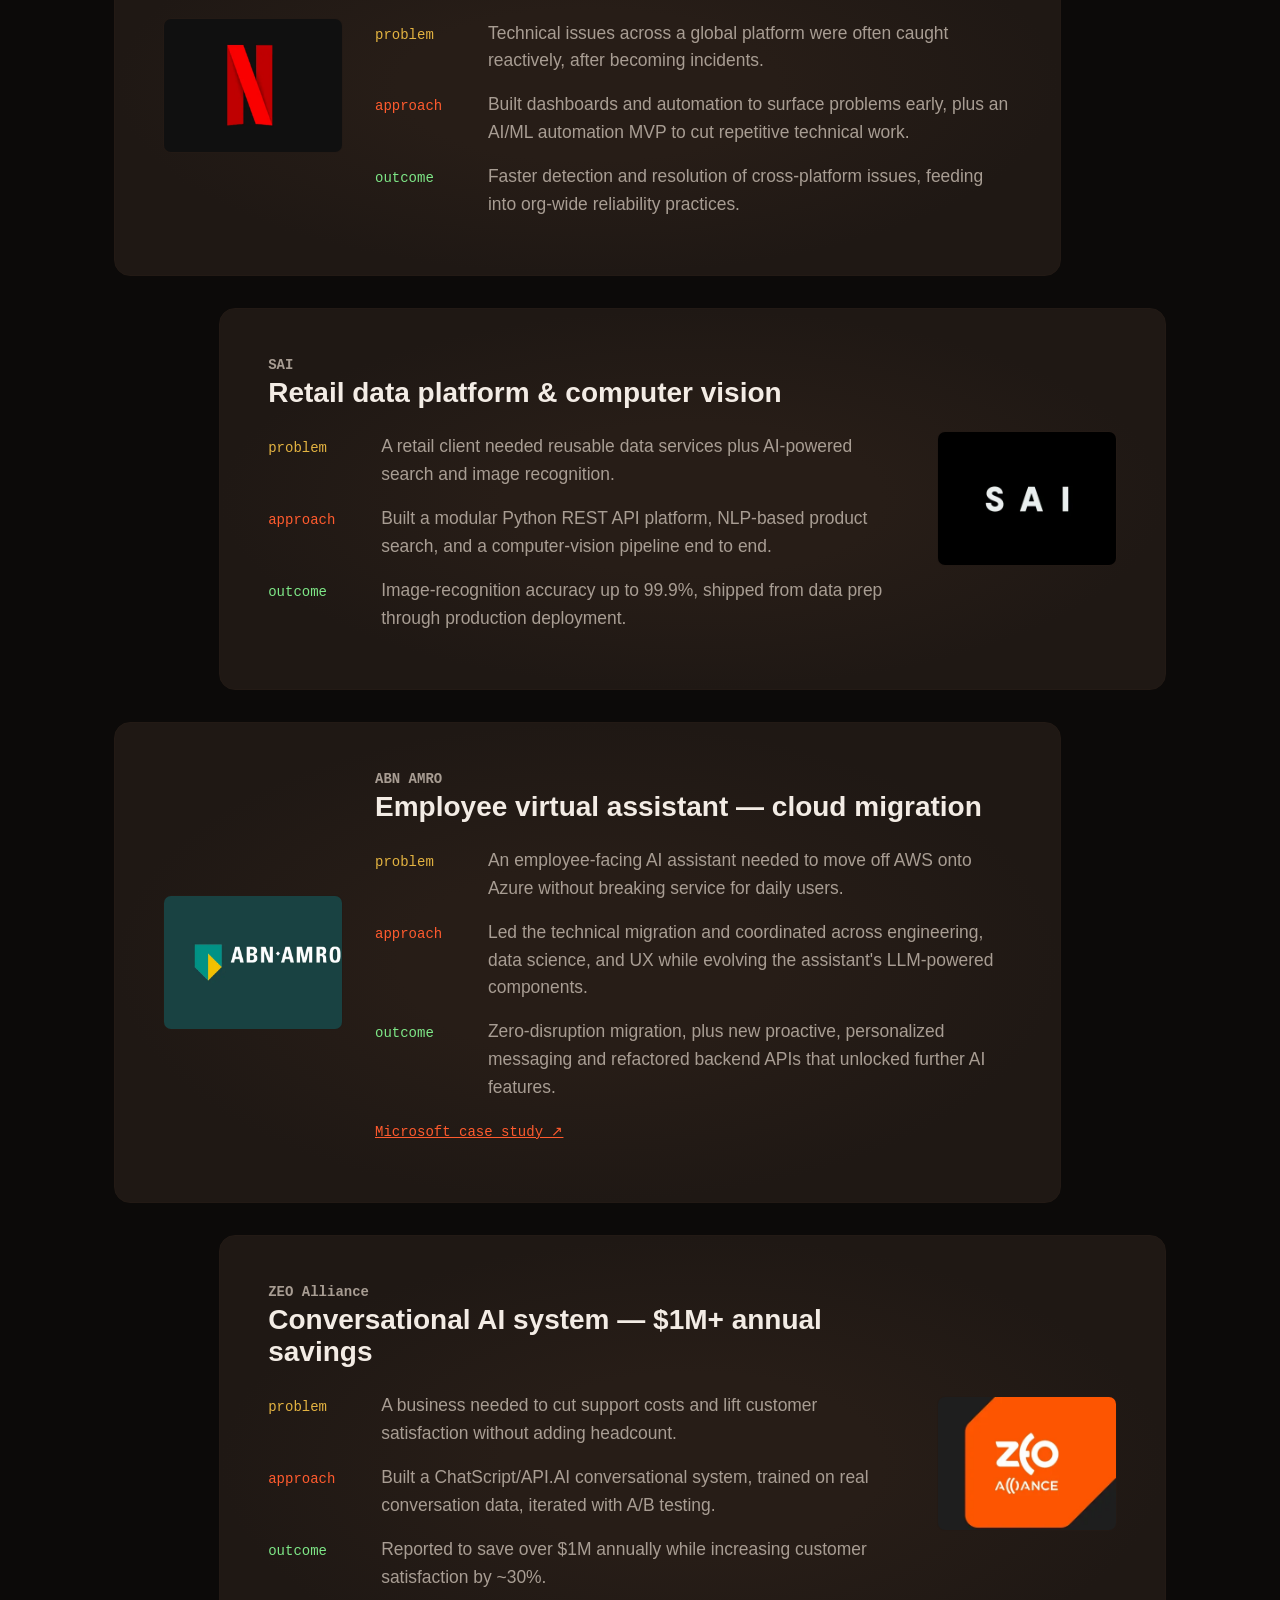
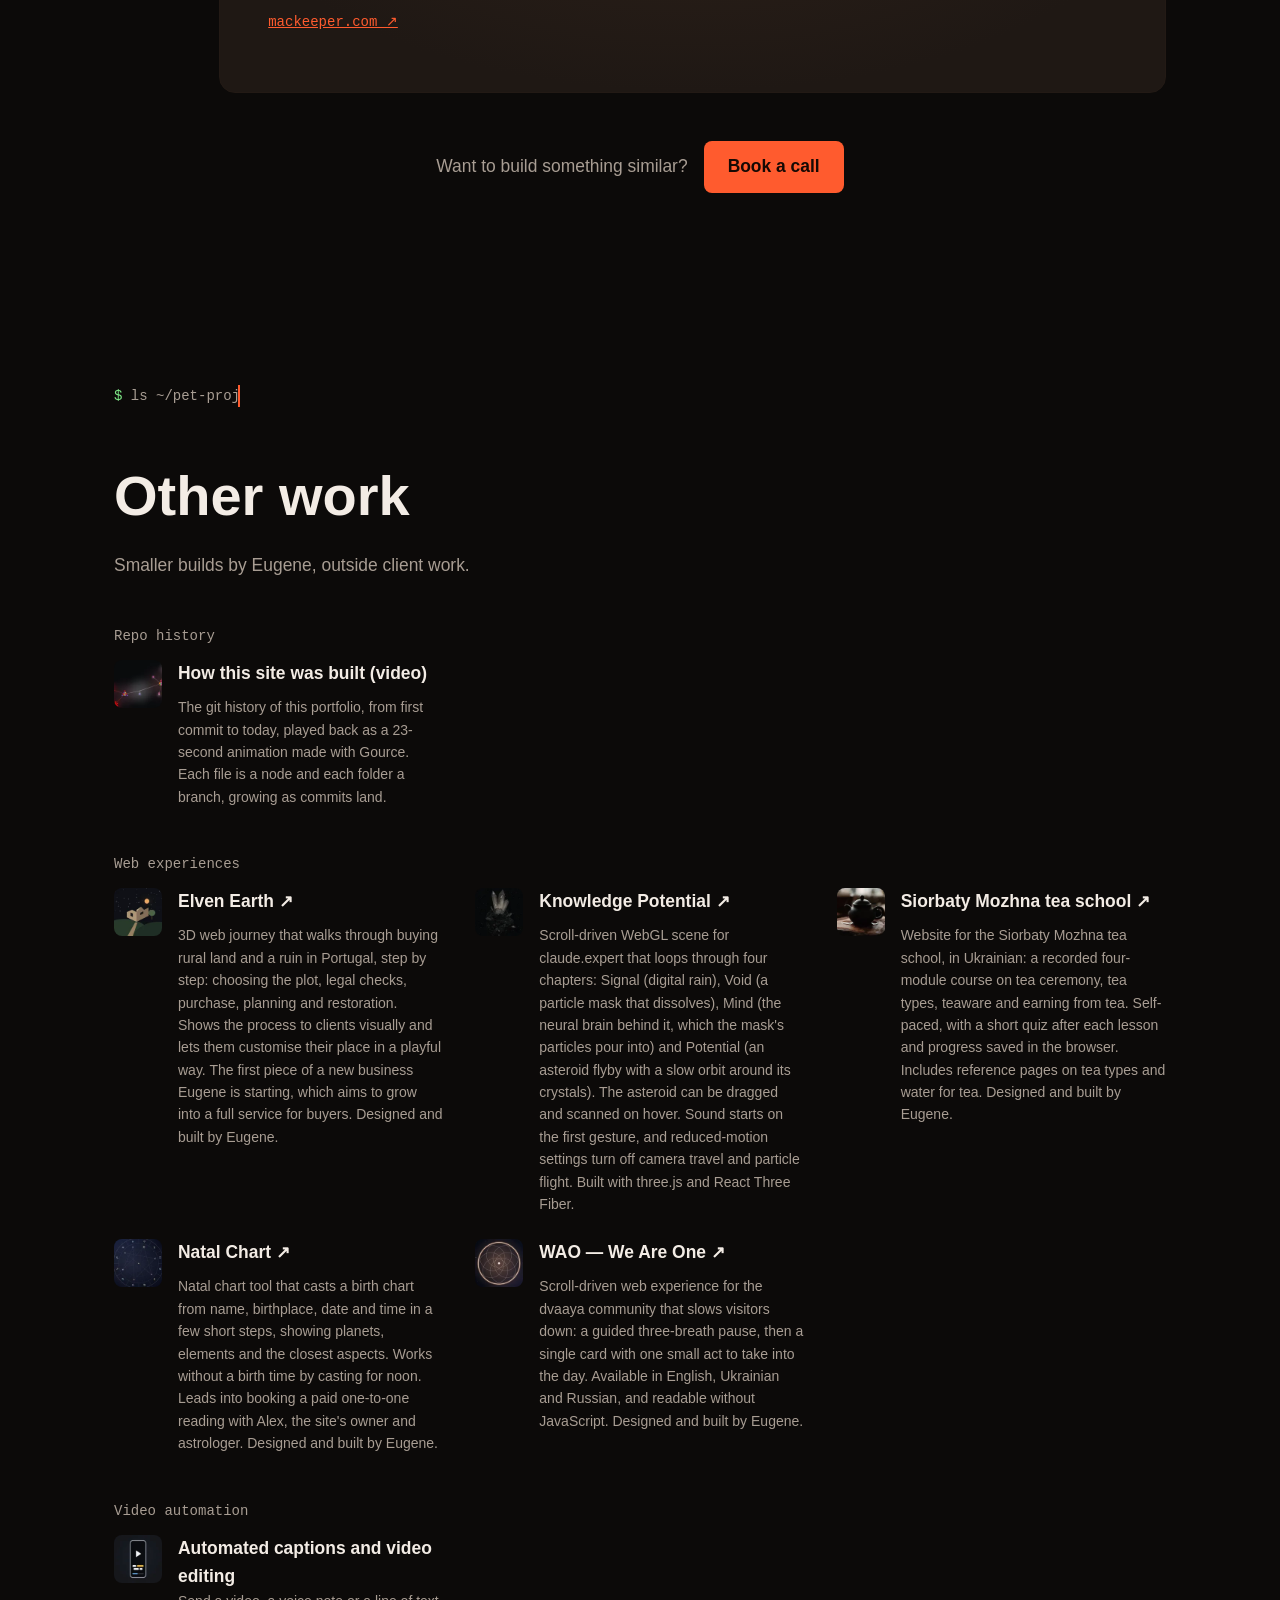
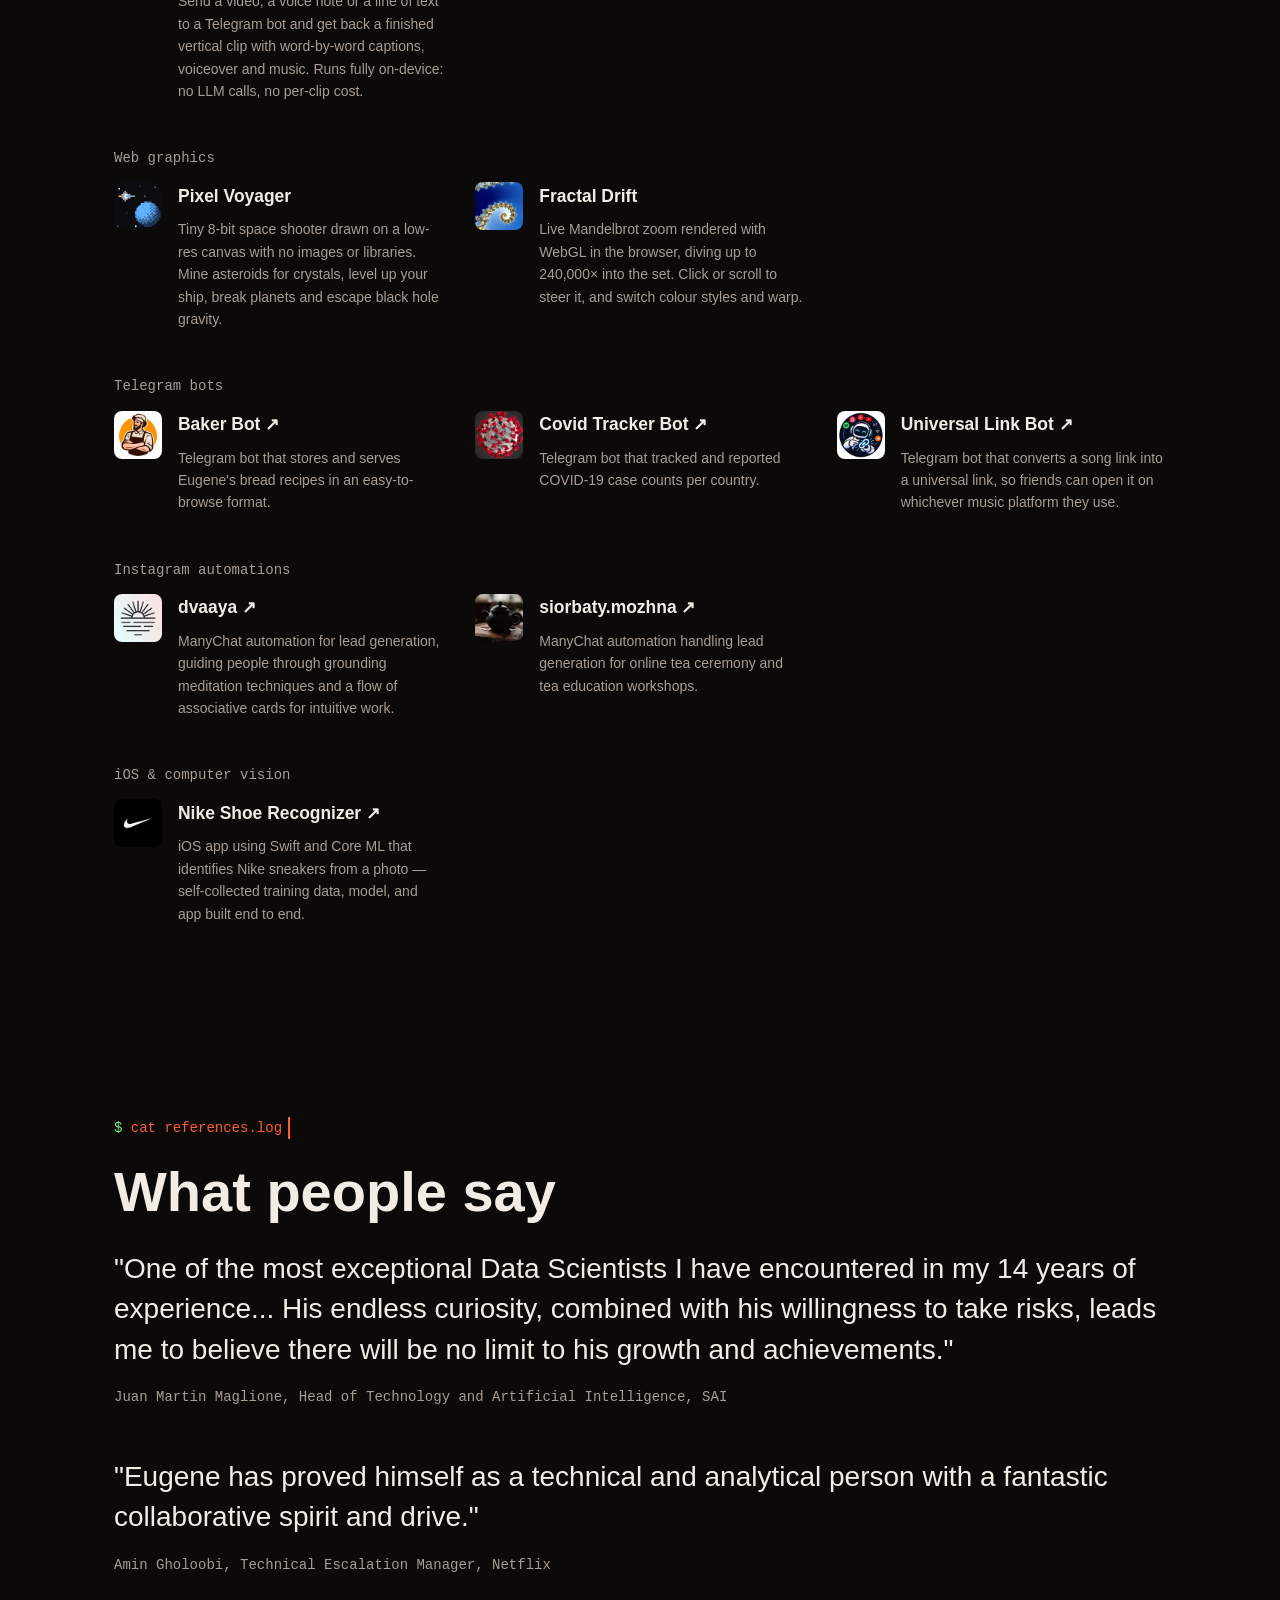
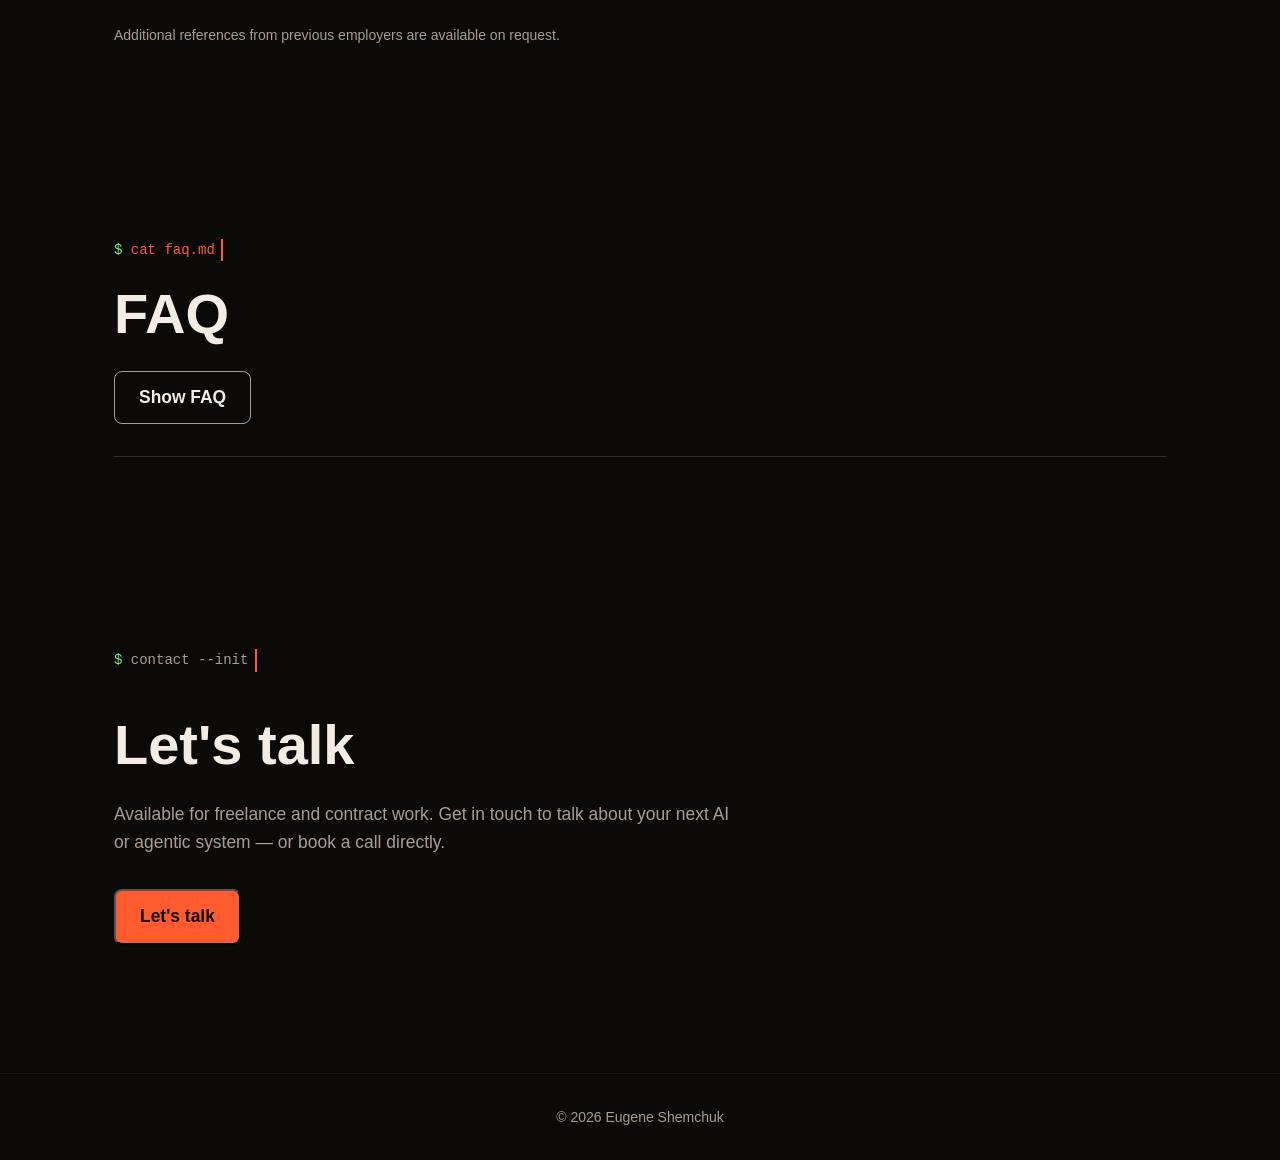
==== commit ee0f5c79: "Rename Requinta to Elven Earth and link elvenearth.com Co-Authored-By: Claude Opus 5.5 <noreply@anth" ====
--- a/index.html
+++ b/index.html
@@ -213,7 +213,7 @@
         <ul class="recent__grid">
           <li class="recent__card reveal" data-reveal>
             <img class="recent__thumb" src="assets/img/work/pet-requinta.webp" width="48" height="48" alt="" loading="lazy" decoding="async">
-            <h3><a class="recent__link" href="https://requinta.shemchuk-eugene.workers.dev/">Requinta</a></h3>
+            <h3><a class="recent__link" href="https://elvenearth.com/">Elven Earth</a></h3>
             <p>3D web journey through buying rural land and a ruin in Portugal, from choosing the plot to restoring the house. The first piece of a new service for property selection, legal checks, purchase, planning and restoration.</p>
             <span class="recent__cta" aria-hidden="true">↗</span>
           </li>
@@ -411,7 +411,7 @@
               <li>
                 <img class="other-work__thumb" src="assets/img/work/pet-requinta.webp" width="48" height="48" alt="" loading="lazy" decoding="async">
                 <div>
-                  <a class="other-work__name" href="https://requinta.shemchuk-eugene.workers.dev/">Requinta ↗</a>
+                  <a class="other-work__name" href="https://elvenearth.com/">Elven Earth ↗</a>
                   <p class="other-work__desc">3D web journey that walks through buying rural land and a ruin in Portugal, step by step: choosing the plot, legal checks, purchase, planning and restoration. Shows the process to clients visually and lets them customise their place in a playful way. The first piece of a new business Eugene is starting, which aims to grow into a full service for buyers. Designed and built by Eugene.</p>
                 </div>
               </li>
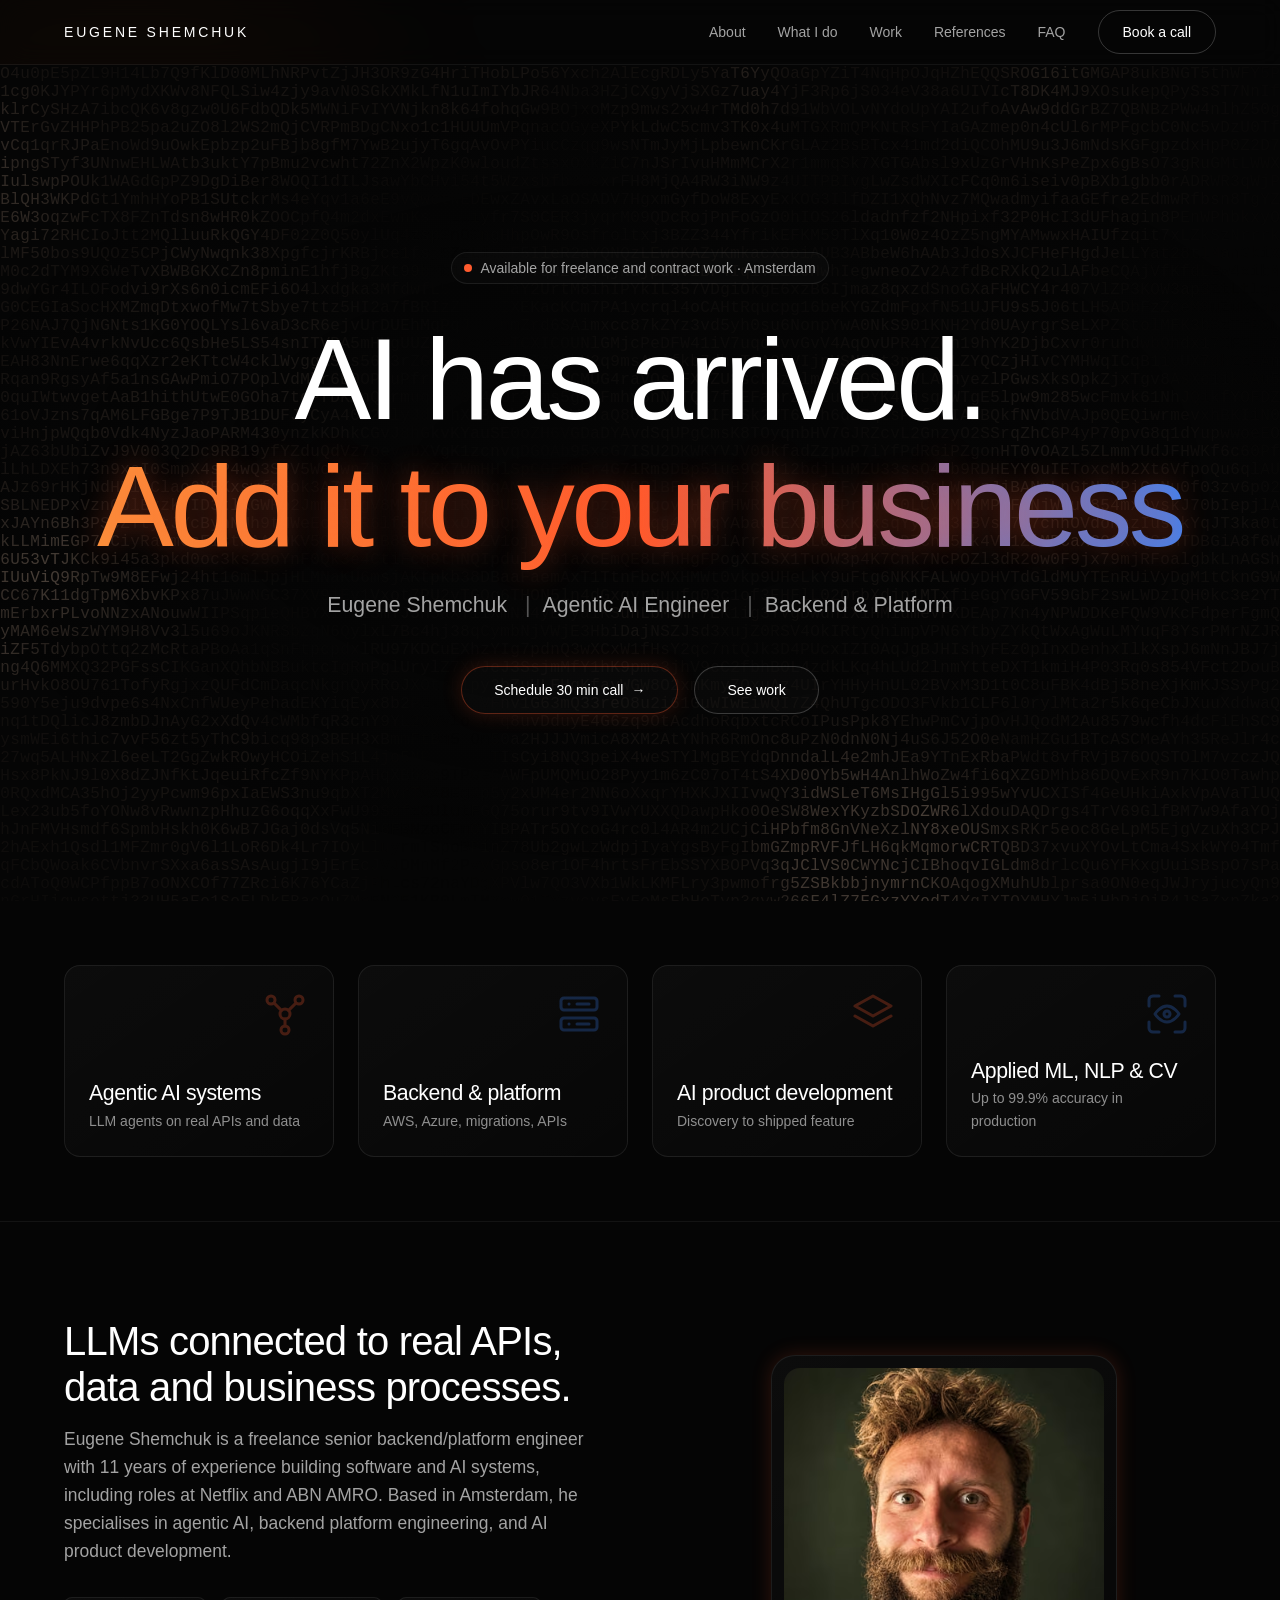
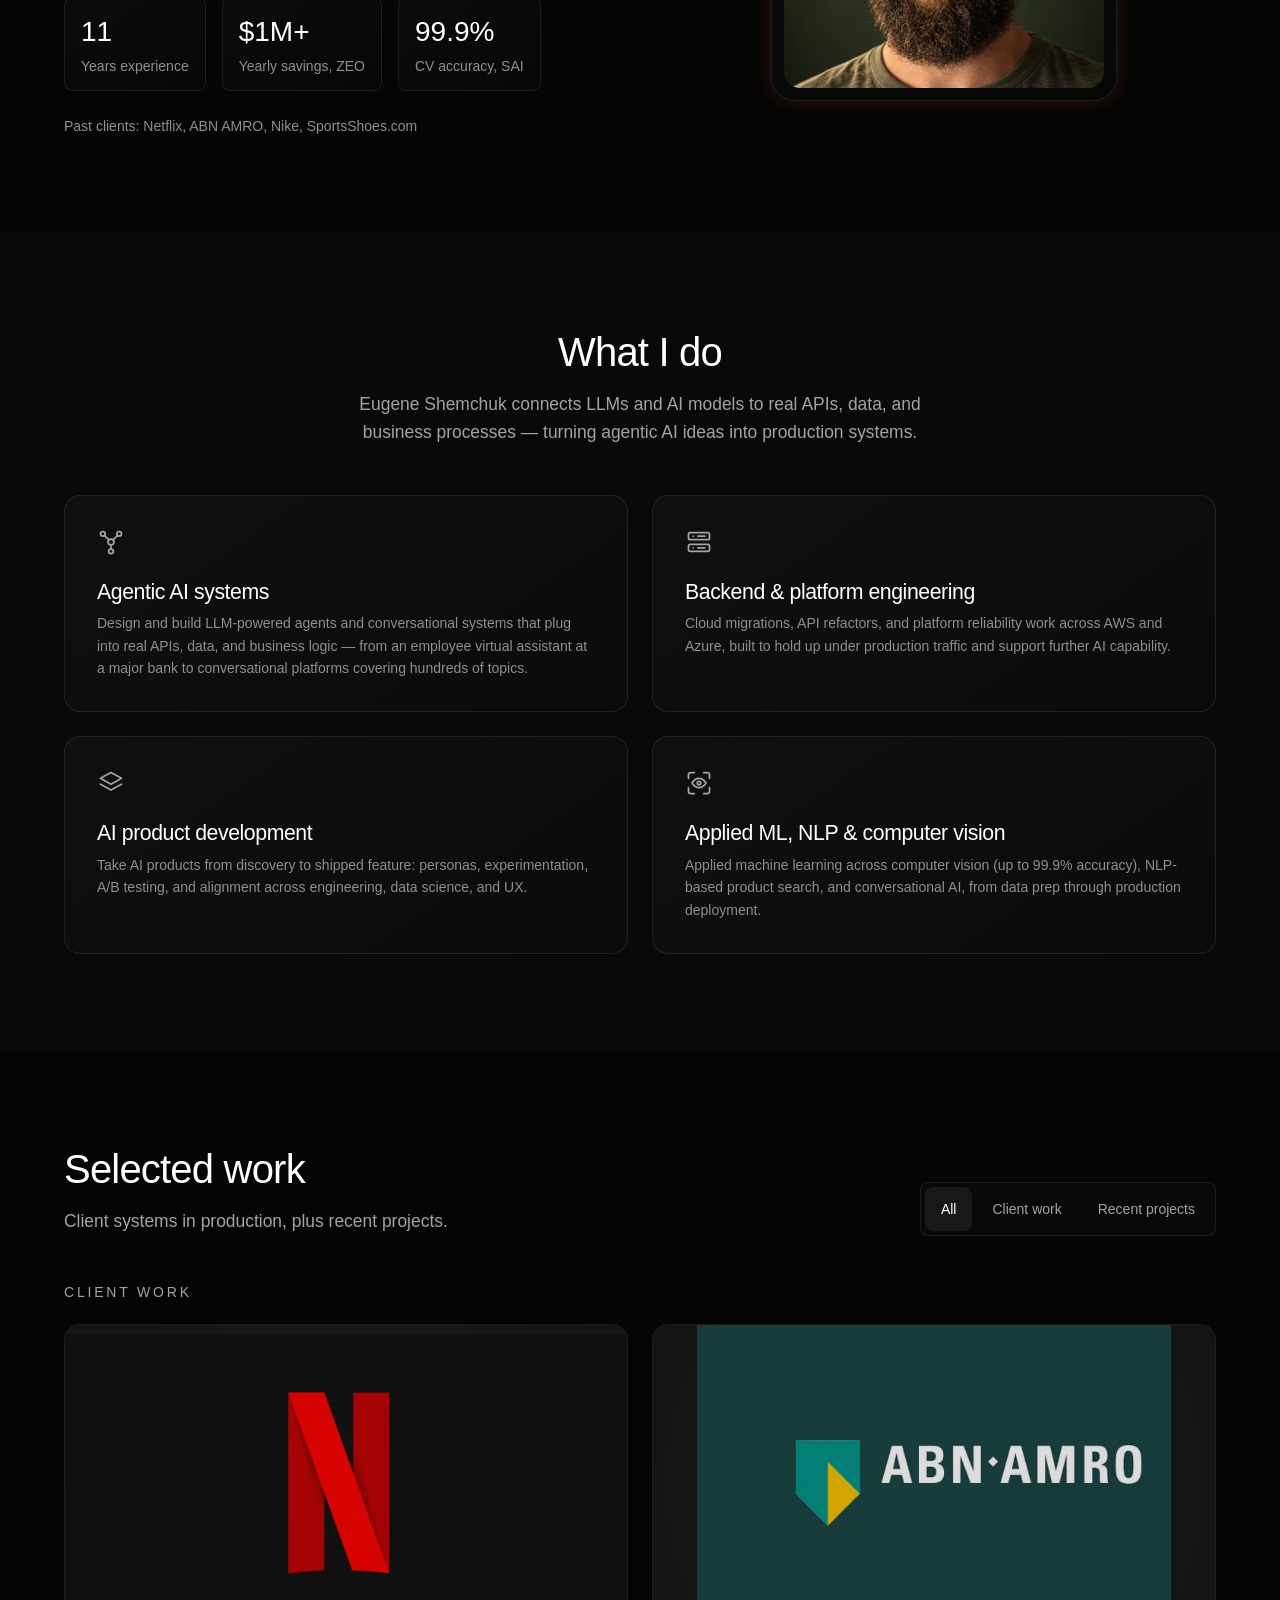
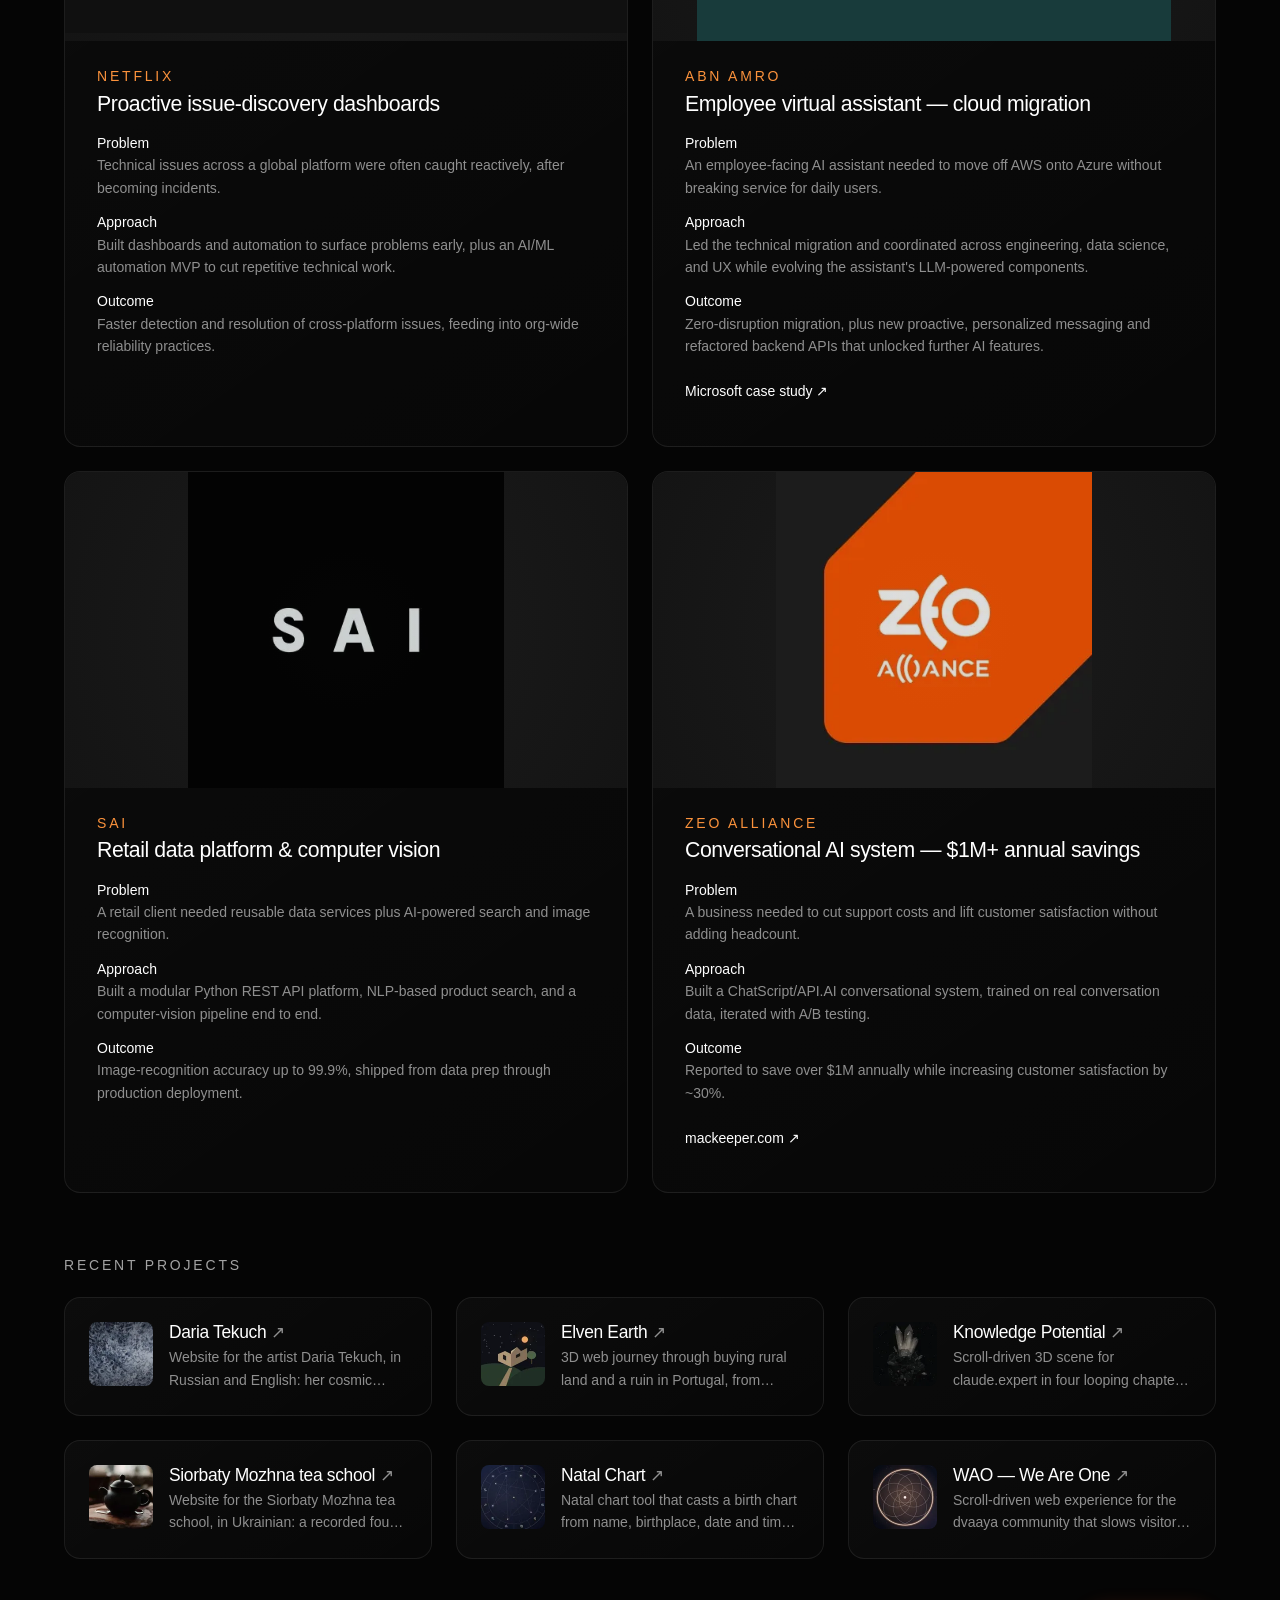
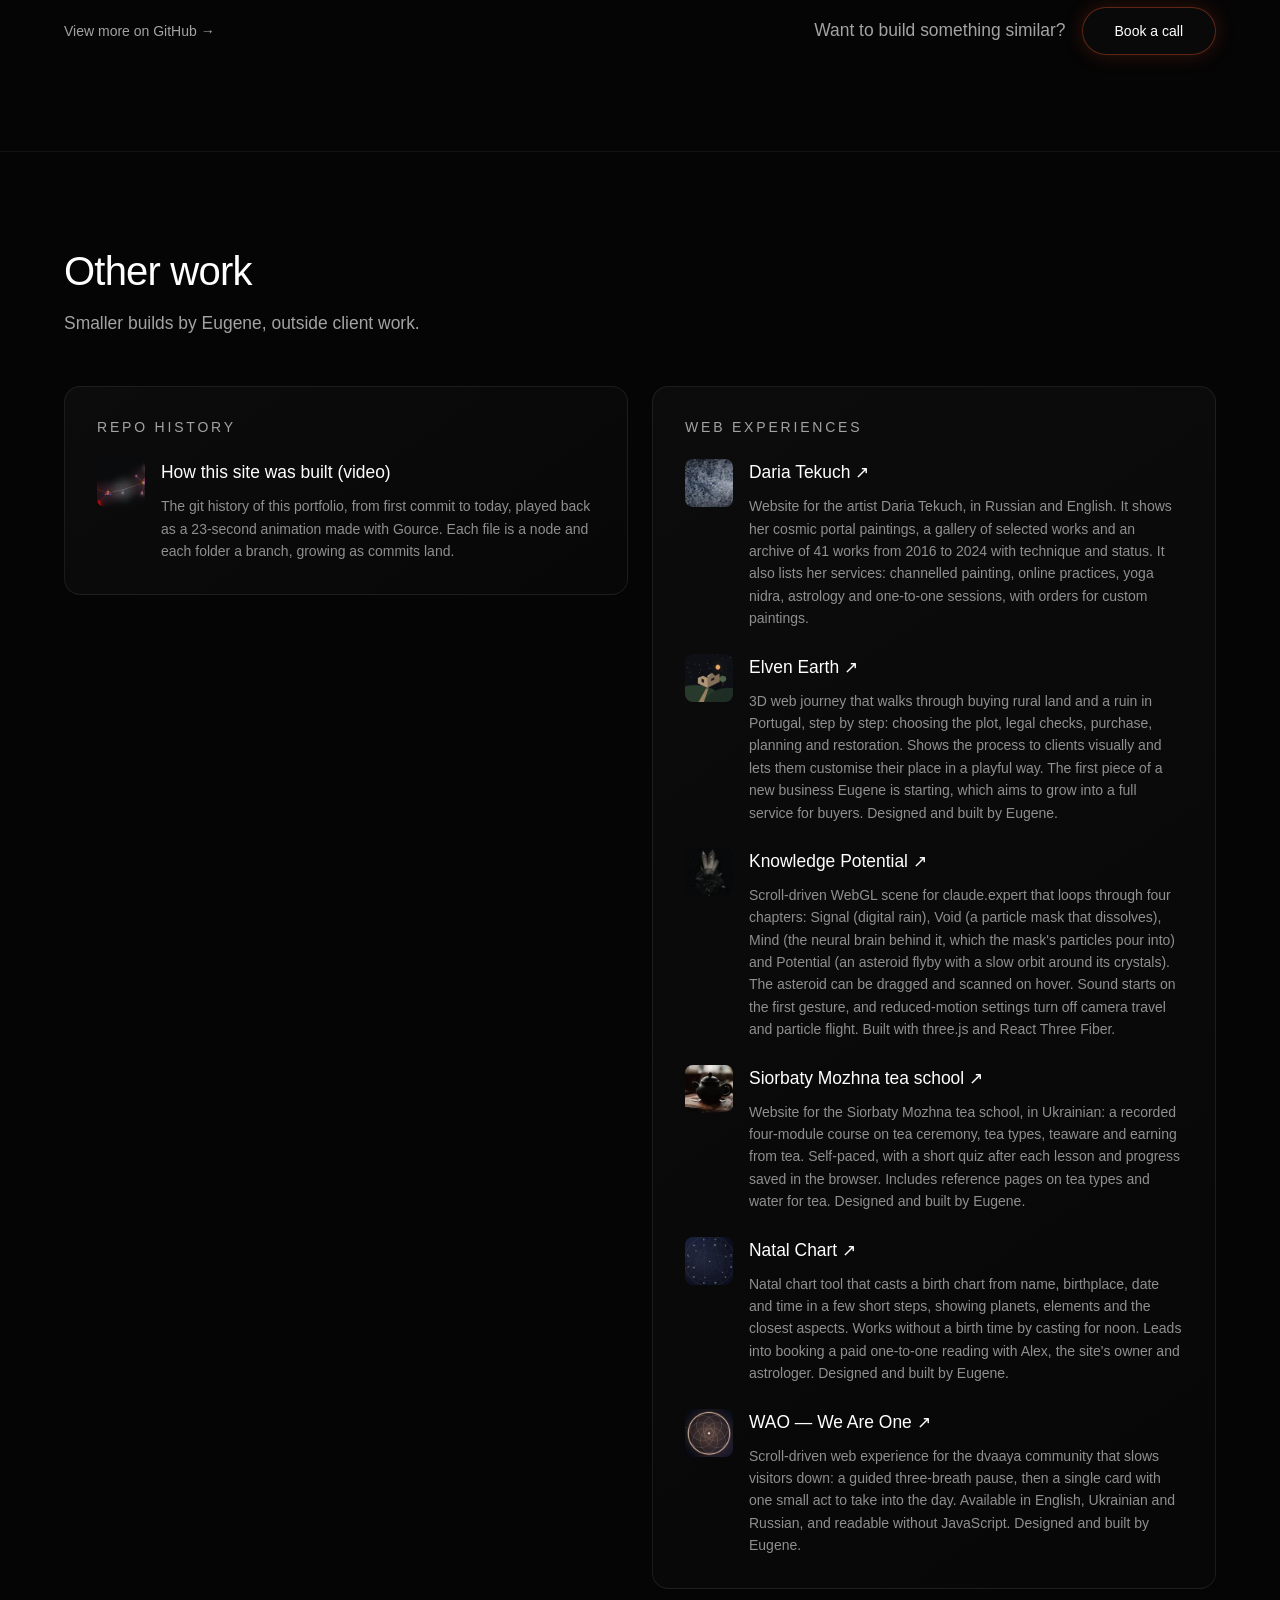
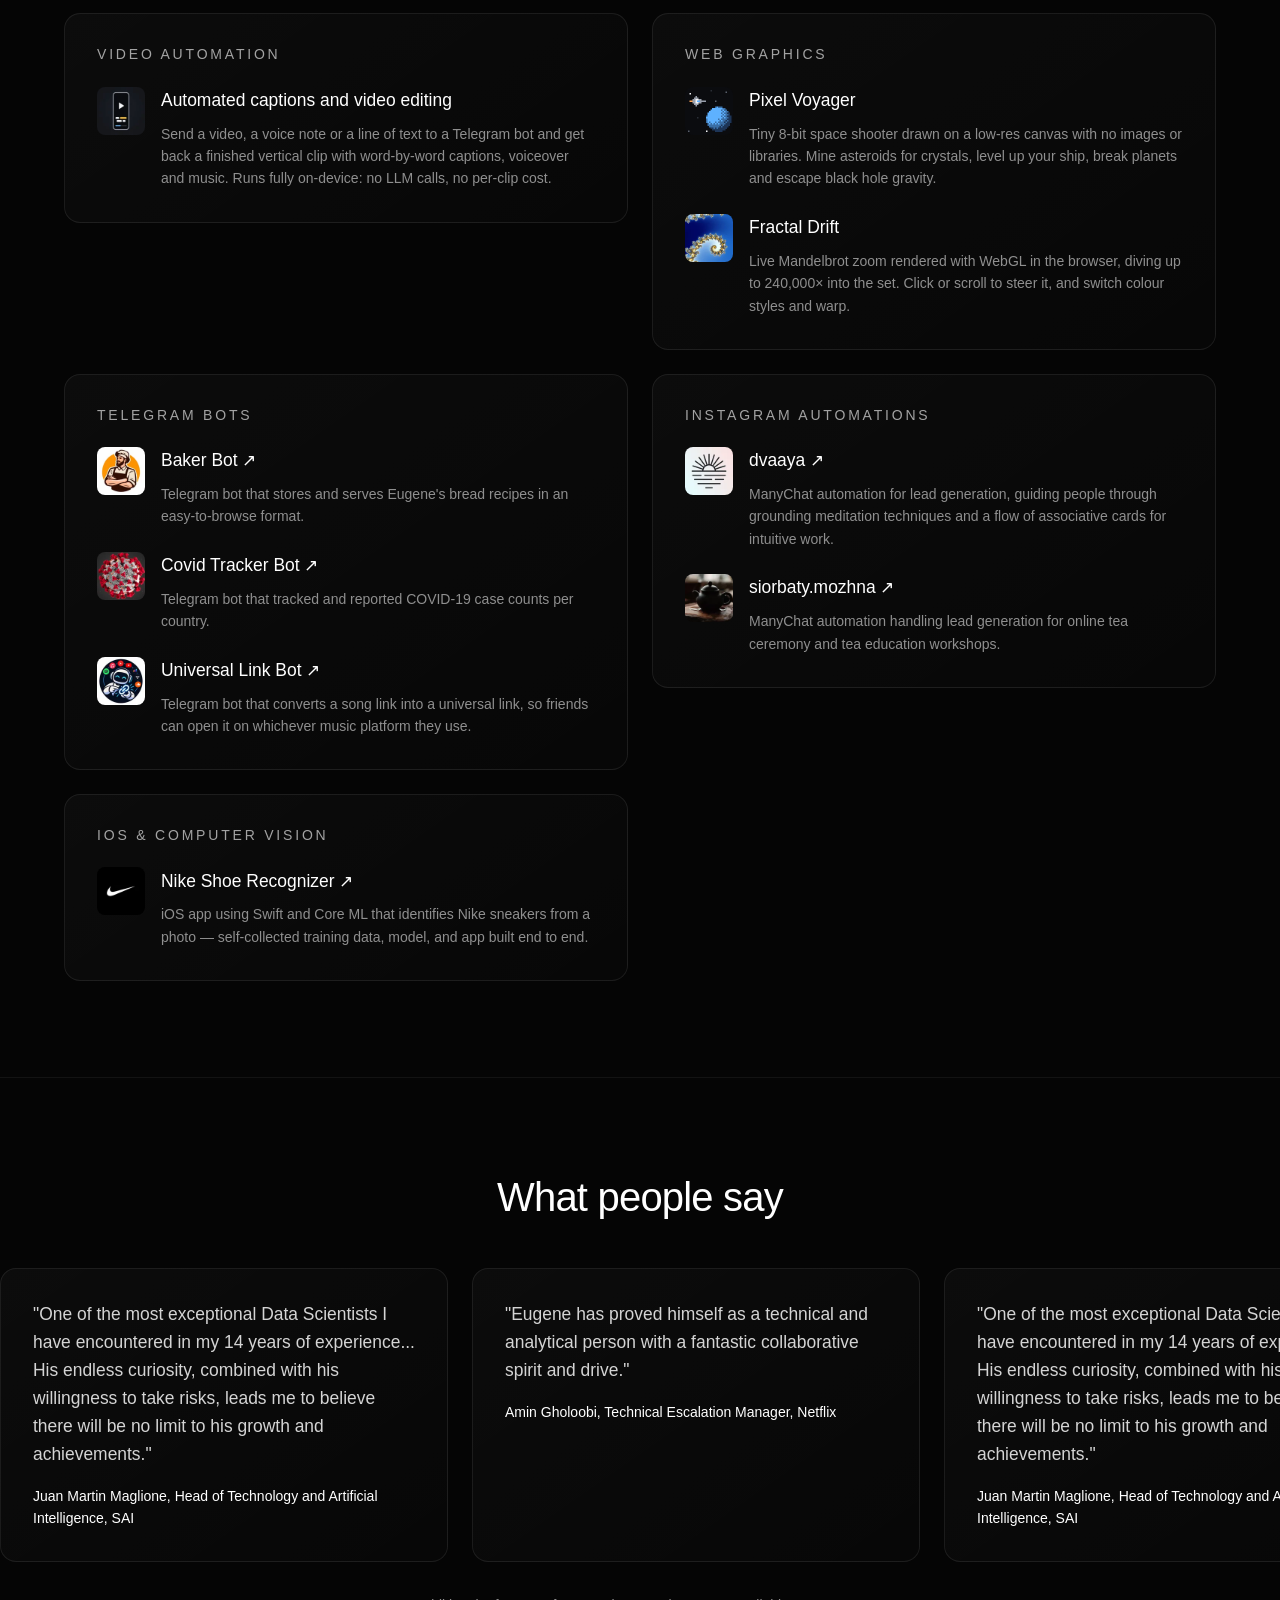
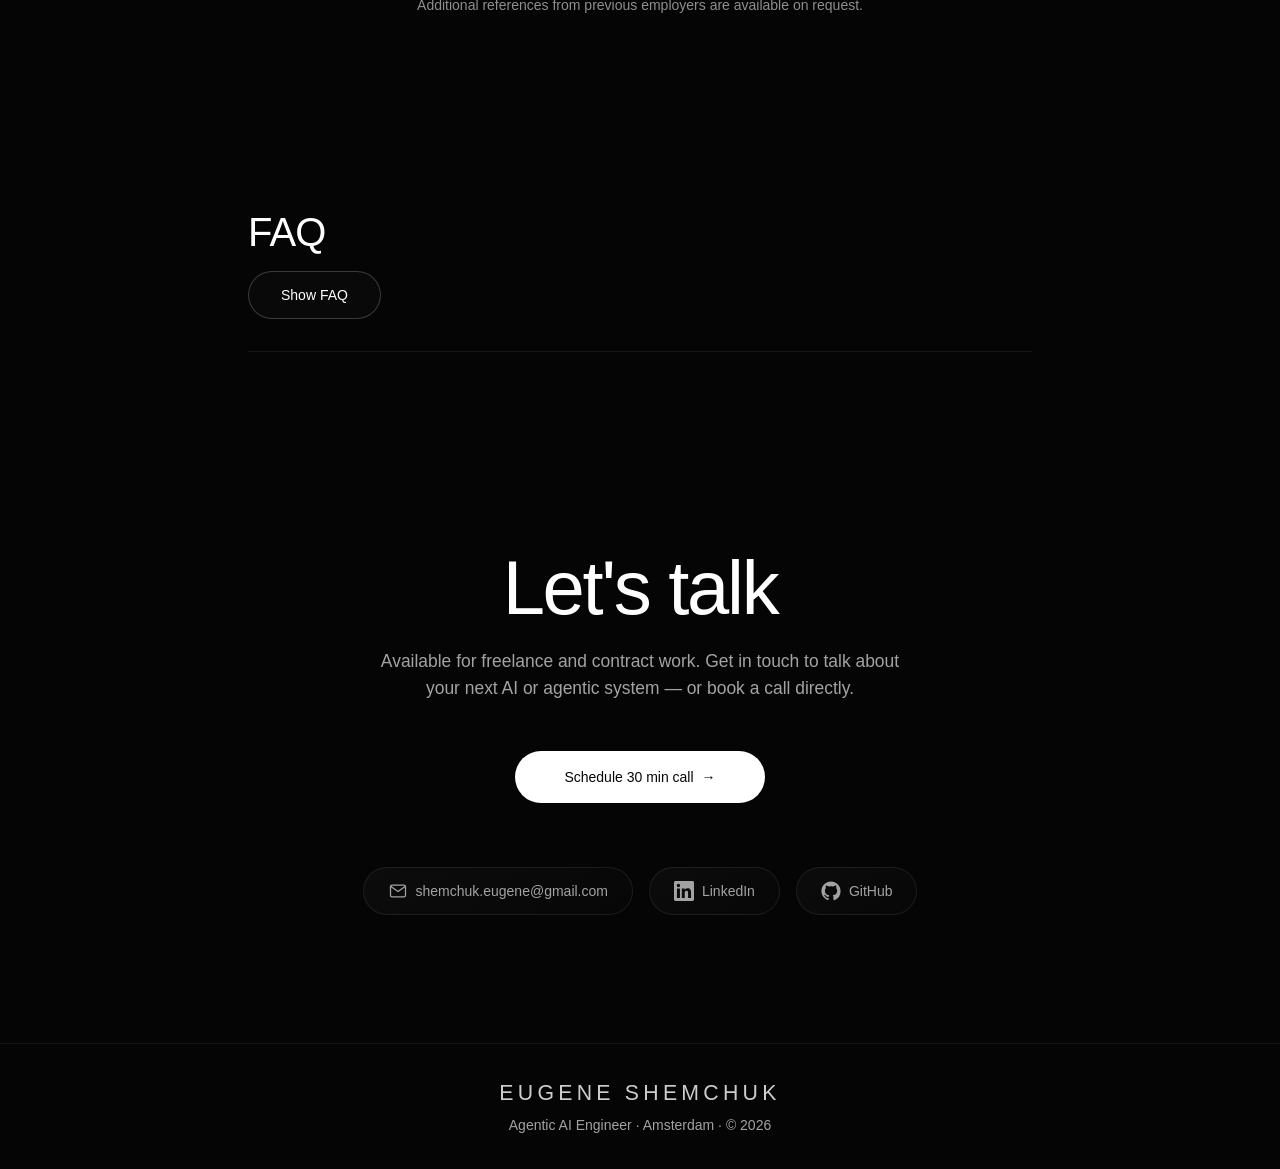
==== commit 57bf3ce4: "Aura-style redesign, hash-only hero, add Daria Tekuch - Port the Aura portfolio layout to plain toke" ====
--- a/index.html
+++ b/index.html
@@ -161,6 +161,11 @@
 <body>
   <a class="skip-link" href="#main">Skip to content</a>
 
+  <div class="orbs" aria-hidden="true">
+    <div class="orb orb--accent"></div>
+    <div class="orb orb--blue"></div>
+  </div>
+
   <header class="site-header">
     <nav class="nav" aria-label="Primary">
       <a class="nav__logo" href="#hero">Eugene Shemchuk</a>
@@ -168,10 +173,12 @@
         Menu
       </button>
       <ul class="nav__menu" id="nav-menu">
-        <li><a href="#expertise">Expertise</a></li>
+        <li><a href="#about">About</a></li>
+        <li><a href="#expertise">What I do</a></li>
         <li><a href="#work">Work</a></li>
+        <li><a href="#references">References</a></li>
         <li><a href="#faq">FAQ</a></li>
-        <li><a href="#contact">Contact</a></li>
+        <li class="nav__cta-item"><a class="nav__cta" href="https://calendly.com/shemchuk-eugene/30min">Book a call</a></li>
       </ul>
     </nav>
   </header>
@@ -179,149 +186,111 @@
   <main id="main">
 
     <section id="hero" aria-labelledby="hero-heading">
-      <div class="terminal hero__terminal">
-        <div class="terminal__bar" aria-hidden="true">
-          <span class="terminal__dot"></span>
-          <span class="terminal__dot"></span>
-          <span class="terminal__dot"></span>
-          <span class="terminal__title">eugene@amsterdam:~</span>
-        </div>
-        <div class="terminal__body">
-          <canvas class="hero__canvas" aria-hidden="true"></canvas>
-          <canvas class="hero__hash" aria-hidden="true"></canvas>
-          <canvas class="hero__gl" aria-hidden="true"></canvas>
-          <div class="hero__content">
-            <p class="eyebrow eyebrow--typed" style="--type-width:8ch; --type-steps:8;">$ whoami</p>
-            <h1 id="hero-heading">Eugene Shemchuk, Agentic AI Engineer</h1>
-            <p class="hero__display"><span class="kin"><span style="--i:0">AI</span></span> <span class="kin"><span style="--i:1">has</span></span> <span class="kin"><span class="kin__sweep" style="--i:2">arrived</span></span><span class="kin__dot">.</span></p>
-            <p class="hero__pitch">Add Most Powerful AI to your Business Today</p>
-            <p class="hero__stack">Latest models, obsidian brain, integrated anywhere.</p>
-            <div class="hero__cta">
-              <a class="button button--primary" href="https://calendly.com/shemchuk-eugene/30min">Schedule 30 min call</a>
-            </div>
-            <button class="theme-toggle" type="button" hidden>Switch to network</button>
-          </div>
-        </div>
-      </div>
-    </section>
-
-    <section id="recent" aria-labelledby="recent-heading">
+      <canvas class="hero__hash" aria-hidden="true"></canvas>
+      <div class="hero__scrim" aria-hidden="true"></div>
+      <div class="hero__content">
+        <p class="hero__badge"><span class="hero__pulse" aria-hidden="true"></span>Available for freelance and contract work · Amsterdam</p>
+        <p class="hero__display">AI has arrived.<br><span class="hero__gradient">Add it to your business</span></p>
+        <h1 id="hero-heading" class="hero__title"><span>Eugene Shemchuk</span> <span>Agentic AI Engineer</span> <span>Backend &amp; Platform</span></h1>
+        <div class="hero__cta">
+          <a class="button button--primary" href="https://calendly.com/shemchuk-eugene/30min">Schedule 30 min call <span aria-hidden="true">→</span></a>
+          <a class="button button--secondary" href="#work">See work</a>
+        </div>
+      </div>
+    </section>
+
+    <section class="tiles" aria-labelledby="tiles-heading">
       <div class="container">
-        <p class="eyebrow eyebrow--typed" style="--type-width:25ch; --type-steps:25;">$ ls -t ~/projects | head</p>
-        <h2 id="recent-heading">Recent projects</h2>
-        <!-- Newest first, at most 6 cards: add new ones at the top, drop the oldest past 6 -->
-        <ul class="recent__grid">
-          <li class="recent__card reveal" data-reveal>
-            <img class="recent__thumb" src="assets/img/work/pet-requinta.webp" width="48" height="48" alt="" loading="lazy" decoding="async">
-            <h3><a class="recent__link" href="https://elvenearth.com/">Elven Earth</a></h3>
-            <p>3D web journey through buying rural land and a ruin in Portugal, from choosing the plot to restoring the house. The first piece of a new service for property selection, legal checks, purchase, planning and restoration.</p>
-            <span class="recent__cta" aria-hidden="true">↗</span>
+        <h2 id="tiles-heading" class="visually-hidden">Capabilities</h2>
+        <ul class="tiles__grid">
+          <li class="tile" data-tilt>
+            <svg class="tile__icon" viewBox="0 0 24 24" width="48" height="48" fill="none" stroke="currentColor" stroke-width="1.5" stroke-linecap="round" stroke-linejoin="round" aria-hidden="true" focusable="false"><circle cx="12" cy="12" r="2.5"/><circle cx="5" cy="5" r="2"/><circle cx="19" cy="5" r="2"/><circle cx="12" cy="20" r="2"/><path d="M6.5 6.5l3.7 3.7M17.5 6.5l-3.7 3.7M12 14.5V18"/></svg>
+            <h3><a class="tile__link" href="#expertise">Agentic AI systems</a></h3>
+            <p>LLM agents on real APIs and data</p>
           </li>
-          <li class="recent__card reveal" data-reveal>
-            <img class="recent__thumb" src="assets/img/work/pet-ore.webp" width="48" height="48" alt="" loading="lazy" decoding="async">
-            <h3><a class="recent__link" href="https://eugeneshemchuk.github.io/ore/">Knowledge Potential</a></h3>
-            <p>Scroll-driven 3D scene for claude.expert in four looping chapters: digital rain, a dissolving particle mask, a neural brain and an asteroid flyby with a crystal close-up. Sound starts on the first click.</p>
-            <span class="recent__cta" aria-hidden="true">↗</span>
+          <li class="tile tile--blue" data-tilt>
+            <svg class="tile__icon" viewBox="0 0 24 24" width="48" height="48" fill="none" stroke="currentColor" stroke-width="1.5" stroke-linecap="round" stroke-linejoin="round" aria-hidden="true" focusable="false"><rect x="3" y="4" width="18" height="6" rx="1.5"/><rect x="3" y="14" width="18" height="6" rx="1.5"/><path d="M7 7h.01M7 17h.01M11 7h6M11 17h6"/></svg>
+            <h3><a class="tile__link" href="#expertise">Backend &amp; platform</a></h3>
+            <p>AWS, Azure, migrations, APIs</p>
           </li>
-          <li class="recent__card reveal" data-reveal>
-            <img class="recent__thumb" src="assets/img/work/pet-siorbaty-mozhna.webp" width="48" height="48" alt="" loading="lazy" decoding="async">
-            <h3><a class="recent__link" href="https://siorbaty-mozhna.com/">Siorbaty Mozhna tea school</a></h3>
-            <p>Website for the Siorbaty Mozhna tea school, in Ukrainian: a recorded four-module course on tea ceremony, tea types, teaware and earning from tea. Self-paced, with a short quiz after each lesson and progress saved in the browser.</p>
-            <span class="recent__cta" aria-hidden="true">↗</span>
+          <li class="tile" data-tilt>
+            <svg class="tile__icon" viewBox="0 0 24 24" width="48" height="48" fill="none" stroke="currentColor" stroke-width="1.5" stroke-linecap="round" stroke-linejoin="round" aria-hidden="true" focusable="false"><path d="M12 3l9 5-9 5-9-5 9-5z"/><path d="M3 13l9 5 9-5"/></svg>
+            <h3><a class="tile__link" href="#expertise">AI product development</a></h3>
+            <p>Discovery to shipped feature</p>
           </li>
-          <li class="recent__card reveal" data-reveal>
-            <img class="recent__thumb" src="assets/img/work/pet-natal.webp" width="48" height="48" alt="" loading="lazy" decoding="async">
-            <h3><a class="recent__link" href="https://natal-harmony.pages.dev/">Natal Chart</a></h3>
-            <p>Natal chart tool that casts a birth chart from name, birthplace, date and time in a few short steps, showing planets, elements and the closest aspects.</p>
-            <span class="recent__cta" aria-hidden="true">↗</span>
-          </li>
-          <li class="recent__card reveal" data-reveal>
-            <img class="recent__thumb" src="assets/img/work/pet-wao.webp" width="48" height="48" alt="" loading="lazy" decoding="async">
-            <h3><a class="recent__link" href="https://wao-2ic.pages.dev/">WAO — We Are One</a></h3>
-            <p>Scroll-driven web experience for the dvaaya community that slows visitors down: a guided three-breath pause, then a single card with one small act to take into the day.</p>
-            <span class="recent__cta" aria-hidden="true">↗</span>
-          </li>
-          <li class="recent__card reveal" data-reveal>
-            <img class="recent__thumb" src="assets/img/work/pet-clips.webp" width="48" height="48" alt="" loading="lazy" decoding="async">
-            <h3><a class="recent__link" href="clips/">Automated captions and video editing</a></h3>
-            <p>Send a video, a voice note or a line of text to a Telegram bot and get back a finished vertical clip with word-by-word captions, voiceover and music. Runs fully on-device: no LLM calls, no per-clip cost.</p>
-            <span class="recent__cta" aria-hidden="true">→</span>
+          <li class="tile tile--blue" data-tilt>
+            <svg class="tile__icon" viewBox="0 0 24 24" width="48" height="48" fill="none" stroke="currentColor" stroke-width="1.5" stroke-linecap="round" stroke-linejoin="round" aria-hidden="true" focusable="false"><path d="M3 8V5a2 2 0 0 1 2-2h3M16 3h3a2 2 0 0 1 2 2v3M21 16v3a2 2 0 0 1-2 2h-3M8 21H5a2 2 0 0 1-2-2v-3"/><path d="M6 12s2.5-4 6-4 6 4 6 4-2.5 4-6 4-6-4-6-4z"/><circle cx="12" cy="12" r="1.5"/></svg>
+            <h3><a class="tile__link" href="#expertise">Applied ML, NLP &amp; CV</a></h3>
+            <p>Up to 99.9% accuracy in production</p>
           </li>
         </ul>
       </div>
     </section>
 
     <section id="about" aria-labelledby="about-heading">
-      <div class="container">
-        <p class="eyebrow eyebrow--typed" style="--type-width:19ch; --type-steps:19;">$ whoami --verbose</p>
-        <h2 id="about-heading">About</h2>
-        <div class="about__content">
-          <picture class="about__photo">
+      <div class="container about__grid">
+        <div>
+          <h2 id="about-heading">LLMs connected to real APIs, data and business processes.</h2>
+          <p class="about__bio">Eugene Shemchuk is a freelance senior backend/platform engineer with 11 years of experience building software and AI systems, including roles at Netflix and ABN AMRO. Based in Amsterdam, he specialises in agentic AI, backend platform engineering, and AI product development.</p>
+          <dl class="about__stats">
+            <div><dt>Years experience</dt><dd>11</dd></div>
+            <div><dt>Yearly savings, ZEO</dt><dd>$1M+</dd></div>
+            <div><dt>CV accuracy, SAI</dt><dd>99.9%</dd></div>
+          </dl>
+          <p class="about__clients">Past clients: Netflix, ABN AMRO, Nike, SportsShoes.com</p>
+        </div>
+        <div class="about__frame">
+          <picture>
             <source
               type="image/avif"
-              srcset="assets/img/eugene-200.avif 200w, assets/img/eugene-400.avif 400w, assets/img/eugene-600.avif 600w"
-              sizes="200px"
+              srcset="assets/img/eugene-400.avif 400w, assets/img/eugene-600.avif 600w"
+              sizes="320px"
             />
             <source
               type="image/webp"
-              srcset="assets/img/eugene-200.webp 200w, assets/img/eugene-400.webp 400w, assets/img/eugene-600.webp 600w"
-              sizes="200px"
+              srcset="assets/img/eugene-400.webp 400w, assets/img/eugene-600.webp 600w"
+              sizes="320px"
             />
             <img
               src="assets/img/eugene-400.jpg"
-              srcset="assets/img/eugene-200.jpg 200w, assets/img/eugene-400.jpg 400w, assets/img/eugene-600.jpg 600w"
-              sizes="200px"
-              width="200"
-              height="200"
+              srcset="assets/img/eugene-400.jpg 400w, assets/img/eugene-600.jpg 600w"
+              sizes="320px"
+              width="320"
+              height="320"
               alt="Portrait of Eugene Shemchuk"
               loading="lazy"
             />
           </picture>
-          <div>
-            <p>Eugene Shemchuk is a freelance senior backend/platform engineer with 11 years of experience building software and AI systems, including roles at Netflix and ABN AMRO. Based in Amsterdam, he specialises in agentic AI, backend platform engineering, and AI product development.</p>
-            <dl class="about__stats">
-              <div><dt>experience</dt><dd>11 years</dd></div>
-              <div><dt>past clients</dt><dd>Netflix, ABN AMRO, Nike, SportsShoes.com</dd></div>
-              <div><dt>based in</dt><dd>Amsterdam, NL</dd></div>
-            </dl>
-          </div>
         </div>
       </div>
     </section>
 
     <section id="expertise" aria-labelledby="expertise-heading">
       <div class="container">
-        <p class="eyebrow eyebrow--typed" style="--type-width:19ch; --type-steps:19;">$ cat expertise.md</p>
-        <h2 id="expertise-heading">What I do</h2>
-        <p>Eugene Shemchuk connects LLMs and AI models to real APIs, data, and business processes — turning agentic AI ideas into production systems.</p>
+        <div class="section-head section-head--center">
+          <h2 id="expertise-heading">What I do</h2>
+          <p>Eugene Shemchuk connects LLMs and AI models to real APIs, data, and business processes — turning agentic AI ideas into production systems.</p>
+        </div>
         <div class="expertise__grid">
-          <article class="expertise__card reveal" data-reveal>
-            <div>
-              <h3>Agentic AI systems</h3>
-              <p>Design and build LLM-powered agents and conversational systems that plug into real APIs, data, and business logic — from an employee virtual assistant at a major bank to conversational platforms covering hundreds of topics.</p>
-            </div>
-            <svg class="expertise__icon" viewBox="0 0 24 24" width="32" height="32" fill="none" stroke="currentColor" stroke-width="1.5" stroke-linecap="round" stroke-linejoin="round" aria-hidden="true" focusable="false"><circle cx="12" cy="12" r="2.5"/><circle cx="5" cy="5" r="2"/><circle cx="19" cy="5" r="2"/><circle cx="12" cy="20" r="2"/><path d="M6.5 6.5l3.7 3.7M17.5 6.5l-3.7 3.7M12 14.5V18"/></svg>
+          <article class="expertise__card">
+            <svg class="expertise__icon" viewBox="0 0 24 24" width="28" height="28" fill="none" stroke="currentColor" stroke-width="1.5" stroke-linecap="round" stroke-linejoin="round" aria-hidden="true" focusable="false"><circle cx="12" cy="12" r="2.5"/><circle cx="5" cy="5" r="2"/><circle cx="19" cy="5" r="2"/><circle cx="12" cy="20" r="2"/><path d="M6.5 6.5l3.7 3.7M17.5 6.5l-3.7 3.7M12 14.5V18"/></svg>
+            <h3>Agentic AI systems</h3>
+            <p>Design and build LLM-powered agents and conversational systems that plug into real APIs, data, and business logic — from an employee virtual assistant at a major bank to conversational platforms covering hundreds of topics.</p>
           </article>
-          <article class="expertise__card reveal" data-reveal>
-            <div>
-              <h3>Backend &amp; platform engineering</h3>
-              <p>Cloud migrations, API refactors, and platform reliability work across AWS and Azure, built to hold up under production traffic and support further AI capability.</p>
-            </div>
-            <svg class="expertise__icon" viewBox="0 0 24 24" width="32" height="32" fill="none" stroke="currentColor" stroke-width="1.5" stroke-linecap="round" stroke-linejoin="round" aria-hidden="true" focusable="false"><rect x="3" y="4" width="18" height="6" rx="1.5"/><rect x="3" y="14" width="18" height="6" rx="1.5"/><path d="M7 7h.01M7 17h.01M11 7h6M11 17h6"/></svg>
+          <article class="expertise__card expertise__card--blue">
+            <svg class="expertise__icon" viewBox="0 0 24 24" width="28" height="28" fill="none" stroke="currentColor" stroke-width="1.5" stroke-linecap="round" stroke-linejoin="round" aria-hidden="true" focusable="false"><rect x="3" y="4" width="18" height="6" rx="1.5"/><rect x="3" y="14" width="18" height="6" rx="1.5"/><path d="M7 7h.01M7 17h.01M11 7h6M11 17h6"/></svg>
+            <h3>Backend &amp; platform engineering</h3>
+            <p>Cloud migrations, API refactors, and platform reliability work across AWS and Azure, built to hold up under production traffic and support further AI capability.</p>
           </article>
-          <article class="expertise__card reveal" data-reveal>
-            <div>
-              <h3>AI product development</h3>
-              <p>Take AI products from discovery to shipped feature: personas, experimentation, A/B testing, and alignment across engineering, data science, and UX.</p>
-            </div>
-            <svg class="expertise__icon" viewBox="0 0 24 24" width="32" height="32" fill="none" stroke="currentColor" stroke-width="1.5" stroke-linecap="round" stroke-linejoin="round" aria-hidden="true" focusable="false"><path d="M12 3l9 5-9 5-9-5 9-5z"/><path d="M3 13l9 5 9-5"/></svg>
+          <article class="expertise__card">
+            <svg class="expertise__icon" viewBox="0 0 24 24" width="28" height="28" fill="none" stroke="currentColor" stroke-width="1.5" stroke-linecap="round" stroke-linejoin="round" aria-hidden="true" focusable="false"><path d="M12 3l9 5-9 5-9-5 9-5z"/><path d="M3 13l9 5 9-5"/></svg>
+            <h3>AI product development</h3>
+            <p>Take AI products from discovery to shipped feature: personas, experimentation, A/B testing, and alignment across engineering, data science, and UX.</p>
           </article>
-          <article class="expertise__card reveal" data-reveal>
-            <div>
-              <h3>Applied ML, NLP &amp; computer vision</h3>
-              <p>Applied machine learning across computer vision (up to 99.9% accuracy), NLP-based product search, and conversational AI, from data prep through production deployment.</p>
-            </div>
-            <svg class="expertise__icon" viewBox="0 0 24 24" width="32" height="32" fill="none" stroke="currentColor" stroke-width="1.5" stroke-linecap="round" stroke-linejoin="round" aria-hidden="true" focusable="false"><path d="M3 8V5a2 2 0 0 1 2-2h3M16 3h3a2 2 0 0 1 2 2v3M21 16v3a2 2 0 0 1-2 2h-3M8 21H5a2 2 0 0 1-2-2v-3"/><path d="M6 12s2.5-4 6-4 6 4 6 4-2.5 4-6 4-6-4-6-4z"/><circle cx="12" cy="12" r="1.5"/></svg>
+          <article class="expertise__card expertise__card--blue">
+            <svg class="expertise__icon" viewBox="0 0 24 24" width="28" height="28" fill="none" stroke="currentColor" stroke-width="1.5" stroke-linecap="round" stroke-linejoin="round" aria-hidden="true" focusable="false"><path d="M3 8V5a2 2 0 0 1 2-2h3M16 3h3a2 2 0 0 1 2 2v3M21 16v3a2 2 0 0 1-2 2h-3M8 21H5a2 2 0 0 1-2-2v-3"/><path d="M6 12s2.5-4 6-4 6 4 6 4-2.5 4-6 4-6-4-6-4z"/><circle cx="12" cy="12" r="1.5"/></svg>
+            <h3>Applied ML, NLP &amp; computer vision</h3>
+            <p>Applied machine learning across computer vision (up to 99.9% accuracy), NLP-based product search, and conversational AI, from data prep through production deployment.</p>
           </article>
         </div>
       </div>
@@ -329,66 +298,132 @@
 
     <section id="work" aria-labelledby="work-heading">
       <div class="container">
-        <p class="eyebrow eyebrow--typed" style="--type-width:11ch; --type-steps:11;">$ ls ~/work</p>
         <div class="work__header">
-          <h2 id="work-heading">Selected work</h2>
+          <div>
+            <h2 id="work-heading">Selected work</h2>
+            <p>Client systems in production, plus recent projects.</p>
+          </div>
+          <div class="work__tabs" role="group" aria-label="Filter work">
+            <button type="button" class="work__tab" data-filter="all" aria-pressed="true">All</button>
+            <button type="button" class="work__tab" data-filter="client" aria-pressed="false">Client work</button>
+            <button type="button" class="work__tab" data-filter="recent" aria-pressed="false">Recent projects</button>
+          </div>
+        </div>
+
+        <div class="work__group" data-group="client">
+          <h3 class="work__group-title">Client work</h3>
+          <div class="work__grid">
+            <article class="work__card">
+              <div class="work__media"><img class="work__visual" src="assets/img/work/netflix.webp" width="790" height="420" alt="" loading="lazy" decoding="async"></div>
+              <div class="work__content">
+                <p class="work__client">Netflix</p>
+                <h4>Proactive issue-discovery dashboards</h4>
+                <dl class="work__fields">
+                  <div><dt>Problem</dt><dd>Technical issues across a global platform were often caught reactively, after becoming incidents.</dd></div>
+                  <div><dt>Approach</dt><dd>Built dashboards and automation to surface problems early, plus an AI/ML automation MVP to cut repetitive technical work.</dd></div>
+                  <div><dt>Outcome</dt><dd>Faster detection and resolution of cross-platform issues, feeding into org-wide reliability practices.</dd></div>
+                </dl>
+              </div>
+            </article>
+            <article class="work__card">
+              <div class="work__media"><img class="work__visual" src="assets/img/work/abn-amro.webp" width="624" height="416" alt="" loading="lazy" decoding="async"></div>
+              <div class="work__content">
+                <p class="work__client">ABN AMRO</p>
+                <h4>Employee virtual assistant — cloud migration</h4>
+                <dl class="work__fields">
+                  <div><dt>Problem</dt><dd>An employee-facing AI assistant needed to move off AWS onto Azure without breaking service for daily users.</dd></div>
+                  <div><dt>Approach</dt><dd>Led the technical migration and coordinated across engineering, data science, and UX while evolving the assistant's LLM-powered components.</dd></div>
+                  <div><dt>Outcome</dt><dd>Zero-disruption migration, plus new proactive, personalized messaging and refactored backend APIs that unlocked further AI features.</dd></div>
+                </dl>
+                <a class="work__link" href="https://learn.microsoft.com/en-us/power-platform/guidance/case-studies/abn-amro-enhances-ai">Microsoft case study ↗</a>
+              </div>
+            </article>
+            <article class="work__card">
+              <div class="work__media"><img class="work__visual" src="assets/img/work/sai.webp" width="400" height="400" alt="" loading="lazy" decoding="async"></div>
+              <div class="work__content">
+                <p class="work__client">SAI</p>
+                <h4>Retail data platform &amp; computer vision</h4>
+                <dl class="work__fields">
+                  <div><dt>Problem</dt><dd>A retail client needed reusable data services plus AI-powered search and image recognition.</dd></div>
+                  <div><dt>Approach</dt><dd>Built a modular Python REST API platform, NLP-based product search, and a computer-vision pipeline end to end.</dd></div>
+                  <div><dt>Outcome</dt><dd>Image-recognition accuracy up to 99.9%, shipped from data prep through production deployment.</dd></div>
+                </dl>
+              </div>
+            </article>
+            <article class="work__card">
+              <div class="work__media"><img class="work__visual" src="assets/img/work/zeo-alliance.webp" width="400" height="400" alt="" loading="lazy" decoding="async"></div>
+              <div class="work__content">
+                <p class="work__client">ZEO Alliance</p>
+                <h4>Conversational AI system — $1M+ annual savings</h4>
+                <dl class="work__fields">
+                  <div><dt>Problem</dt><dd>A business needed to cut support costs and lift customer satisfaction without adding headcount.</dd></div>
+                  <div><dt>Approach</dt><dd>Built a ChatScript/API.AI conversational system, trained on real conversation data, iterated with A/B testing.</dd></div>
+                  <div><dt>Outcome</dt><dd>Reported to save over $1M annually while increasing customer satisfaction by ~30%.</dd></div>
+                </dl>
+                <a class="work__link" href="https://mackeeper.com/">mackeeper.com ↗</a>
+              </div>
+            </article>
+          </div>
+        </div>
+
+        <div class="work__group" id="recent" data-group="recent">
+          <h3 class="work__group-title">Recent projects</h3>
+          <!-- Newest first, at most 6 cards: add new ones at the top, drop the oldest past 6 -->
+          <ul class="recent__grid">
+            <li class="recent__card">
+              <img class="recent__thumb" src="assets/img/work/pet-daria-tekuch.webp" width="64" height="64" alt="" loading="lazy" decoding="async">
+              <div>
+                <h4><a class="recent__link" href="https://dariatekuch.com/">Daria Tekuch <span aria-hidden="true">↗</span></a></h4>
+                <p>Website for the artist Daria Tekuch, in Russian and English: her cosmic portal paintings, a gallery and an archive of 41 works from 2016 to 2024, her sessions and practices, and orders for custom paintings.</p>
+              </div>
+            </li>
+            <li class="recent__card">
+              <img class="recent__thumb" src="assets/img/work/pet-requinta.webp" width="64" height="64" alt="" loading="lazy" decoding="async">
+              <div>
+                <h4><a class="recent__link" href="https://elvenearth.com/">Elven Earth <span aria-hidden="true">↗</span></a></h4>
+                <p>3D web journey through buying rural land and a ruin in Portugal, from choosing the plot to restoring the house. The first piece of a new service for property selection, legal checks, purchase, planning and restoration.</p>
+              </div>
+            </li>
+            <li class="recent__card">
+              <img class="recent__thumb" src="assets/img/work/pet-ore.webp" width="64" height="64" alt="" loading="lazy" decoding="async">
+              <div>
+                <h4><a class="recent__link" href="https://eugeneshemchuk.github.io/ore/">Knowledge Potential <span aria-hidden="true">↗</span></a></h4>
+                <p>Scroll-driven 3D scene for claude.expert in four looping chapters: digital rain, a dissolving particle mask, a neural brain and an asteroid flyby with a crystal close-up. Sound starts on the first click.</p>
+              </div>
+            </li>
+            <li class="recent__card">
+              <img class="recent__thumb" src="assets/img/work/pet-siorbaty-mozhna.webp" width="64" height="64" alt="" loading="lazy" decoding="async">
+              <div>
+                <h4><a class="recent__link" href="https://siorbaty-mozhna.com/">Siorbaty Mozhna tea school <span aria-hidden="true">↗</span></a></h4>
+                <p>Website for the Siorbaty Mozhna tea school, in Ukrainian: a recorded four-module course on tea ceremony, tea types, teaware and earning from tea. Self-paced, with a short quiz after each lesson and progress saved in the browser.</p>
+              </div>
+            </li>
+            <li class="recent__card">
+              <img class="recent__thumb" src="assets/img/work/pet-natal.webp" width="64" height="64" alt="" loading="lazy" decoding="async">
+              <div>
+                <h4><a class="recent__link" href="https://natal-harmony.pages.dev/">Natal Chart <span aria-hidden="true">↗</span></a></h4>
+                <p>Natal chart tool that casts a birth chart from name, birthplace, date and time in a few short steps, showing planets, elements and the closest aspects.</p>
+              </div>
+            </li>
+            <li class="recent__card">
+              <img class="recent__thumb" src="assets/img/work/pet-wao.webp" width="64" height="64" alt="" loading="lazy" decoding="async">
+              <div>
+                <h4><a class="recent__link" href="https://wao-2ic.pages.dev/">WAO — We Are One <span aria-hidden="true">↗</span></a></h4>
+                <p>Scroll-driven web experience for the dvaaya community that slows visitors down: a guided three-breath pause, then a single card with one small act to take into the day.</p>
+              </div>
+            </li>
+          </ul>
+        </div>
+
+        <div class="work__footer">
           <a class="work__github" href="https://github.com/Eugeneshemchuk">View more on GitHub →</a>
-        </div>
-        <div class="work__grid">
-          <article class="work__card reveal" data-reveal>
-            <img class="work__visual" src="assets/img/work/netflix.webp" width="790" height="420" alt="" loading="lazy" decoding="async">
-            <div class="work__content">
-              <h3><span class="work__client">Netflix</span> Proactive issue-discovery dashboards</h3>
-              <dl class="work__fields">
-                <div><dt>problem</dt><dd>Technical issues across a global platform were often caught reactively, after becoming incidents.</dd></div>
-                <div><dt>approach</dt><dd>Built dashboards and automation to surface problems early, plus an AI/ML automation MVP to cut repetitive technical work.</dd></div>
-                <div><dt>outcome</dt><dd>Faster detection and resolution of cross-platform issues, feeding into org-wide reliability practices.</dd></div>
-              </dl>
-            </div>
-          </article>
-          <article class="work__card reveal" data-reveal>
-            <img class="work__visual" src="assets/img/work/sai.webp" width="400" height="400" alt="" loading="lazy" decoding="async">
-            <div class="work__content">
-              <h3><span class="work__client">SAI</span> Retail data platform &amp; computer vision</h3>
-              <dl class="work__fields">
-                <div><dt>problem</dt><dd>A retail client needed reusable data services plus AI-powered search and image recognition.</dd></div>
-                <div><dt>approach</dt><dd>Built a modular Python REST API platform, NLP-based product search, and a computer-vision pipeline end to end.</dd></div>
-                <div><dt>outcome</dt><dd>Image-recognition accuracy up to 99.9%, shipped from data prep through production deployment.</dd></div>
-              </dl>
-            </div>
-          </article>
-          <article class="work__card reveal" data-reveal>
-            <img class="work__visual" src="assets/img/work/abn-amro.webp" width="624" height="416" alt="" loading="lazy" decoding="async">
-            <div class="work__content">
-              <h3><span class="work__client">ABN AMRO</span> Employee virtual assistant — cloud migration</h3>
-              <dl class="work__fields">
-                <div><dt>problem</dt><dd>An employee-facing AI assistant needed to move off AWS onto Azure without breaking service for daily users.</dd></div>
-                <div><dt>approach</dt><dd>Led the technical migration and coordinated across engineering, data science, and UX while evolving the assistant's LLM-powered components.</dd></div>
-                <div><dt>outcome</dt><dd>Zero-disruption migration, plus new proactive, personalized messaging and refactored backend APIs that unlocked further AI features.</dd></div>
-              </dl>
-              <a class="work__link" href="https://learn.microsoft.com/en-us/power-platform/guidance/case-studies/abn-amro-enhances-ai">Microsoft case study ↗</a>
-            </div>
-          </article>
-          <article class="work__card reveal" data-reveal>
-            <img class="work__visual" src="assets/img/work/zeo-alliance.webp" width="400" height="400" alt="" loading="lazy" decoding="async">
-            <div class="work__content">
-              <h3><span class="work__client">ZEO Alliance</span> Conversational AI system — $1M+ annual savings</h3>
-              <dl class="work__fields">
-                <div><dt>problem</dt><dd>A business needed to cut support costs and lift customer satisfaction without adding headcount.</dd></div>
-                <div><dt>approach</dt><dd>Built a ChatScript/API.AI conversational system, trained on real conversation data, iterated with A/B testing.</dd></div>
-                <div><dt>outcome</dt><dd>Reported to save over $1M annually while increasing customer satisfaction by ~30%.</dd></div>
-              </dl>
-              <a class="work__link" href="https://mackeeper.com/">mackeeper.com ↗</a>
-            </div>
-          </article>
-        </div>
-        <p class="work__cta">Want to build something similar? <a class="button button--primary" href="https://calendly.com/shemchuk-eugene/30min">Book a call</a></p>
+          <p class="work__cta">Want to build something similar? <a class="button button--primary" href="https://calendly.com/shemchuk-eugene/30min">Book a call</a></p>
+        </div>
       </div>
     </section>
 
     <section id="other-work" aria-labelledby="other-work-heading">
       <div class="container">
-        <p class="eyebrow eyebrow--typed" style="--type-width:15ch; --type-steps:15;">$ ls ~/pet-projects</p>
         <h2 id="other-work-heading">Other work</h2>
         <p>Smaller builds by Eugene, outside client work.</p>
         <div class="other-work__groups">
@@ -409,6 +444,13 @@
             <h3>Web experiences</h3>
             <ul class="other-work__list">
               <li>
+                <img class="other-work__thumb" src="assets/img/work/pet-daria-tekuch.webp" width="48" height="48" alt="" loading="lazy" decoding="async">
+                <div>
+                  <a class="other-work__name" href="https://dariatekuch.com/">Daria Tekuch ↗</a>
+                  <p class="other-work__desc">Website for the artist Daria Tekuch, in Russian and English. It shows her cosmic portal paintings, a gallery of selected works and an archive of 41 works from 2016 to 2024 with technique and status. It also lists her services: channelled painting, online practices, yoga nidra, astrology and one-to-one sessions, with orders for custom paintings.</p>
+                </div>
+              </li>
+              <li>
                 <img class="other-work__thumb" src="assets/img/work/pet-requinta.webp" width="48" height="48" alt="" loading="lazy" decoding="async">
                 <div>
                   <a class="other-work__name" href="https://elvenearth.com/">Elven Earth ↗</a>
@@ -539,25 +581,29 @@
 
     <section id="references" aria-labelledby="references-heading">
       <div class="container">
-        <p class="eyebrow eyebrow--typed" style="--type-width:21ch; --type-steps:21;">$ cat references.log</p>
-        <h2 id="references-heading">What people say</h2>
-        <div class="references__list">
-          <blockquote class="testimonial reveal" data-reveal>
+        <div class="section-head section-head--center">
+          <h2 id="references-heading">What people say</h2>
+        </div>
+      </div>
+      <div class="marquee">
+        <div class="marquee__track">
+          <blockquote class="testimonial">
             <p>"One of the most exceptional Data Scientists I have encountered in my 14 years of experience... His endless curiosity, combined with his willingness to take risks, leads me to believe there will be no limit to his growth and achievements."</p>
             <footer>Juan Martin Maglione, Head of Technology and Artificial Intelligence, SAI</footer>
           </blockquote>
-          <blockquote class="testimonial reveal" data-reveal>
+          <blockquote class="testimonial">
             <p>"Eugene has proved himself as a technical and analytical person with a fantastic collaborative spirit and drive."</p>
             <footer>Amin Gholoobi, Technical Escalation Manager, Netflix</footer>
           </blockquote>
         </div>
+      </div>
+      <div class="container">
         <p class="references__note">Additional references from previous employers are available on request.</p>
       </div>
     </section>
 
     <section id="faq" aria-labelledby="faq-heading">
       <div class="container">
-        <p class="eyebrow eyebrow--typed" style="--type-width:13ch; --type-steps:13;">$ cat faq.md</p>
         <h2 id="faq-heading">FAQ</h2>
         <button type="button" class="button button--secondary faq__toggle" aria-expanded="false" aria-controls="faq-list">Show FAQ</button>
         <div class="faq__reveal" id="faq-list">
@@ -641,42 +687,38 @@
 
     <section id="contact" aria-labelledby="contact-heading">
       <div class="container">
-        <p class="eyebrow eyebrow--typed" style="--type-width:17ch; --type-steps:17;">$ contact --init</p>
         <h2 id="contact-heading">Let's talk</h2>
-        <p>Available for freelance and contract work. Get in touch to talk about your next AI or agentic system — or book a call directly.</p>
-        <button type="button" class="button button--primary contact__toggle" aria-expanded="false" aria-controls="contact-links">Let's talk</button>
-        <div class="contact__reveal" id="contact-links">
-          <ul class="contact__links">
-            <li>
-              <span class="contact__label">email</span>
-              <a href="mailto:shemchuk&#46;eugene&#64;gmail&#46;com">shemchuk&#46;eugene&#64;gmail&#46;com</a>
-            </li>
-            <li>
-              <span class="contact__label">linkedin</span>
-              <a href="https://www.linkedin.com/in/eugene-shemchuk-2b9158165/">linkedin.com/in/eugene-shemchuk</a>
-            </li>
-            <li>
-              <span class="contact__label">github</span>
-              <a href="https://github.com/Eugeneshemchuk">github.com/Eugeneshemchuk</a>
-            </li>
-            <li>
-              <span class="contact__label">book a call</span>
-              <a href="https://calendly.com/shemchuk-eugene/30min">calendly.com/shemchuk-eugene</a>
-            </li>
-          </ul>
-        </div>
-      </div>
-    </section>
-
+        <p class="contact__lede">Available for freelance and contract work. Get in touch to talk about your next AI or agentic system — or book a call directly.</p>
+        <a class="button button--light contact__cta" href="https://calendly.com/shemchuk-eugene/30min">Schedule 30 min call <span aria-hidden="true">→</span></a>
+        <ul class="contact__links">
+          <li>
+            <a href="mailto:shemchuk&#46;eugene&#64;gmail&#46;com">
+              <svg viewBox="0 0 24 24" width="20" height="20" fill="none" stroke="currentColor" stroke-width="1.5" stroke-linecap="round" stroke-linejoin="round" aria-hidden="true" focusable="false"><rect x="3" y="5" width="18" height="14" rx="2"/><path d="M3.5 6.5l8.5 6 8.5-6"/></svg>
+              shemchuk&#46;eugene&#64;gmail&#46;com
+            </a>
+          </li>
+          <li>
+            <a href="https://www.linkedin.com/in/eugene-shemchuk-2b9158165/">
+              <svg viewBox="0 0 24 24" width="20" height="20" fill="currentColor" aria-hidden="true" focusable="false"><path d="M20.45 20.45h-3.56v-5.57c0-1.33-.02-3.04-1.85-3.04-1.85 0-2.14 1.45-2.14 2.94v5.67H9.35V9h3.41v1.56h.05c.48-.9 1.64-1.85 3.37-1.85 3.6 0 4.27 2.37 4.27 5.46v6.28zM5.34 7.43a2.06 2.06 0 1 1 0-4.13 2.06 2.06 0 0 1 0 4.13zM7.12 20.45H3.56V9h3.56v11.45zM22.22 0H1.77C.79 0 0 .77 0 1.73v20.54C0 23.23.79 24 1.77 24h20.45c.98 0 1.78-.77 1.78-1.73V1.73C24 .77 23.2 0 22.22 0z"/></svg>
+              LinkedIn
+            </a>
+          </li>
+          <li>
+            <a href="https://github.com/Eugeneshemchuk">
+              <svg viewBox="0 0 24 24" width="20" height="20" fill="currentColor" aria-hidden="true" focusable="false"><path d="M12 .5C5.65.5.5 5.65.5 12c0 5.08 3.29 9.39 7.86 10.91.58.1.79-.25.79-.56v-2c-3.2.7-3.87-1.37-3.87-1.37-.52-1.33-1.28-1.68-1.28-1.68-1.05-.72.08-.7.08-.7 1.16.08 1.77 1.19 1.77 1.19 1.03 1.77 2.7 1.26 3.36.96.1-.75.4-1.26.73-1.55-2.56-.29-5.25-1.28-5.25-5.68 0-1.26.45-2.28 1.19-3.09-.12-.29-.52-1.46.11-3.05 0 0 .97-.31 3.17 1.18a11 11 0 0 1 5.77 0c2.2-1.49 3.17-1.18 3.17-1.18.63 1.59.23 2.76.11 3.05.74.81 1.19 1.83 1.19 3.09 0 4.41-2.69 5.38-5.26 5.67.41.36.78 1.06.78 2.14v3.17c0 .31.21.67.8.56A11.5 11.5 0 0 0 23.5 12C23.5 5.65 18.35.5 12 .5z"/></svg>
+              GitHub
+            </a>
+          </li>
+        </ul>
+      </div>
+    </section>
   </main>
 
   <footer class="site-footer">
-    <p>&copy; 2026 Eugene Shemchuk</p>
+    <p class="site-footer__name">Eugene Shemchuk</p>
+    <p>Agentic AI Engineer · Amsterdam · &copy; 2026</p>
   </footer>
-
   <script src="js/nav.js" defer></script>
-  <script src="js/network.js" defer></script>
-  <script src="js/sculpture.js" defer></script>
   <script src="js/hash.js" defer></script>
   <script src="js/egg.js" defer></script>
 </body>
--- a/css/tokens.css
+++ b/css/tokens.css
@@ -1,21 +1,37 @@
 :root {
   /* Colour — dark-first, restrained. Checked against WCAG AA on --color-bg. */
-  --color-bg: #0c0a09;
-  --color-surface: #1a1411;
-  --color-card: #1f1814;      /* work cards: lifted so dark logos read */
-  --color-card-glow: #271d17; /* work cards: centre highlight */
-  --color-text: #f3ece5;
-  --color-text-muted: #a89d93;
+  --color-bg: #050505;
+  --color-surface: #121212;
+  --color-card: #141414;      /* image wells behind logos */
+  --color-card-glow: #1c1c1c; /* image wells: centre highlight */
+  --color-text: #ffffff;
+  --color-text-muted: #a3a3a3; /* 8.1:1 on bg */
   --color-accent: #ff5b2e;
-  --color-border: #3a2b22;
-  --color-border-soft: #231a15; /* faint hairline, decorative only */
+  --color-border: rgba(255, 255, 255, 0.2);
+  --color-border-soft: rgba(255, 255, 255, 0.06); /* faint hairline, decorative only */
   --canvas-opacity-narrow: 0.4; /* hero network behind text on <768px */
   --hero-scrim: color-mix(in srgb, var(--color-surface) 82%, transparent); /* soft backdrop behind hero text */
   --hero-scrim-narrow: color-mix(in srgb, var(--color-surface) 55%, transparent); /* same, <768px: text covers the card */
-  --color-hash-bg: #0d0a08;    /* hero hash cloud: darker backdrop than --color-surface */
+  --color-hash-bg: #050505;    /* hero hash cloud: darker backdrop than --color-surface */
   --color-hash-ink: #2c241f;    /* hero hash cloud: resting glyphs (decorative) */
   --color-hash-hi: #b09a88;     /* hero hash cloud: glyphs lit by hover, trail or smoke */
   --color-hash-glow: #ff5b2e;   /* hero hash cloud: click-wave colour */
+
+  /* Aura look: soft text, a second (blue) accent for gradients and orbs, glass cards */
+  --color-text-soft: #d4d4d4;   /* body copy, 14:1 on bg */
+  --color-text-dim: #8f8f8f;    /* small captions, 6.2:1 on bg */
+  --color-accent-soft: #fb923c; /* gradient start, labels */
+  --color-accent-2: #3b82f6;    /* gradient end, orb, hover hints */
+  --glass-bg: linear-gradient(145deg, rgba(255, 255, 255, 0.03), rgba(255, 255, 255, 0.01));
+  --glass-flat: rgba(255, 255, 255, 0.02);
+  --glass-hover: rgba(255, 255, 255, 0.06);
+  --glass-border: rgba(255, 255, 255, 0.08);
+  --glass-border-hover: rgba(255, 255, 255, 0.2);
+  --glow-accent: 0 0 20px rgba(255, 91, 46, 0.18);
+  --glow-text: 0 0 30px rgba(255, 91, 46, 0.4);
+  --orb-accent: rgba(234, 88, 12, 0.2);
+  --orb-accent-2: rgba(37, 99, 235, 0.15);
+  --nav-bg: rgba(5, 5, 5, 0.6);
 
   /* Primary button — warm orange. Dark text 6.4:1; button vs bg 6.4:1, vs surface 5.8:1 */
   --color-button: #ff5b2e;
@@ -41,8 +57,8 @@
   --font-mono: ui-monospace, SFMono-Regular, "SF Mono", Menlo, Consolas, "Liberation Mono", monospace;
   /* Nav links — Sublime Text's default editor fonts (Menlo on Mac, Consolas on Windows) */
   --font-code: Menlo, Consolas, "DejaVu Sans Mono", "Liberation Mono", monospace;
-  --font-weight-regular: 400;
-  --font-weight-bold: 700;
+  --font-weight-regular: 300; /* light, Aura look */
+  --font-weight-bold: 500;    /* medium, headings and buttons */
 
   /* Type scale — fluid, clamp(min, preferred, max) */
   --fs-sm: clamp(0.8125rem, 0.78rem + 0.15vw, 0.875rem);
@@ -74,11 +90,20 @@
   --radius-sm: 4px;
   --radius-md: 8px;
   --radius-lg: 16px;
+  --radius-xl: 24px;
+  --radius-pill: 999px;
 
   /* Motion */
   --duration-fast: 120ms;
   --duration-base: 180ms;
   --duration-slow: 200ms;
+  --duration-card: 400ms;   /* card lift on hover */
+  --duration-image: 700ms;  /* image zoom on hover */
+  --duration-marquee: 40s;  /* references marquee loop */
+  --duration-float: 6s;     /* hero badge float */
+  --duration-pulse: 2s;     /* hero badge dot */
+  --duration-orb: 10s;      /* background orb drift */
+  --ease-spring: cubic-bezier(0.175, 0.885, 0.32, 1.275);
   --ease-standard: cubic-bezier(0.4, 0, 0.2, 1);
   --duration-egg: 450ms; /* easter egg: dot hop + bubble pop */
   --ease-pop: cubic-bezier(0.34, 1.56, 0.64, 1);
@@ -90,7 +115,8 @@
   --duration-kin-sweep: 1100ms;
 
   /* Layout */
-  --content-max-width: 1100px;
+  --content-max-width: 1200px;
+  --tracking-logo: 0.2em;
   --gutter: clamp(1rem, 4vw, 1.5rem);
   --header-height: 64px;
 }
--- a/css/base.css
+++ b/css/base.css
@@ -55,7 +55,7 @@
 body {
   min-height: 100vh;
   background: var(--color-bg);
-  color: var(--color-text);
+  color: var(--color-text-soft);
   font-family: var(--font-sans);
   font-weight: var(--font-weight-regular);
   font-size: var(--fs-base);
@@ -64,9 +64,12 @@
 
 h1,
 h2,
-h3 {
+h3,
+h4 {
+  color: var(--color-text);
   line-height: var(--line-height-tight);
   font-weight: var(--font-weight-bold);
+  letter-spacing: -0.02em;
 }
 
 h1 {
@@ -74,12 +77,12 @@
 }
 
 h2 {
-  font-size: var(--fs-2xl);
-  margin-bottom: var(--space-5);
+  font-size: var(--fs-xl);
+  margin-bottom: var(--space-4);
 }
 
 h3 {
-  font-size: var(--fs-lg);
+  font-size: var(--fs-md);
 }
 
 p {
@@ -133,6 +136,7 @@
 }
 
 main section {
+  position: relative;
   padding-block: var(--space-9);
 }
 
@@ -141,8 +145,10 @@
   position: sticky;
   top: 0;
   z-index: 50;
-  background: var(--color-bg);
-  border-bottom: 1px solid var(--color-surface);
+  background: var(--nav-bg);
+  -webkit-backdrop-filter: blur(12px);
+  backdrop-filter: blur(12px);
+  border-bottom: 1px solid var(--color-border-soft);
 }
 
 .nav {
@@ -158,9 +164,20 @@
 }
 
 .nav__logo {
-  font-weight: var(--font-weight-bold);
+  display: inline-flex;
+  align-items: center;
+  min-height: 44px;
+  font-size: var(--fs-sm);
+  font-weight: var(--font-weight-regular);
+  letter-spacing: var(--tracking-logo);
+  text-transform: uppercase;
   text-decoration: none;
   color: var(--color-text);
+  transition: color var(--duration-fast) var(--ease-standard);
+}
+
+.nav__logo:hover {
+  color: var(--color-accent-soft);
 }
 
 .nav__toggle {
@@ -170,34 +187,25 @@
   min-height: 44px;
   min-width: 44px;
   background: none;
-  border: 1px solid var(--color-text-muted);
-  border-radius: var(--radius-sm);
-  color: var(--color-text);
-  padding: var(--space-2) var(--space-3);
+  border: 1px solid var(--color-border);
+  border-radius: var(--radius-pill);
+  color: var(--color-text);
+  padding: var(--space-2) var(--space-4);
 }
 
 .nav__menu {
   display: flex;
   flex-wrap: wrap;
-  gap: var(--space-5);
-}
-
-/* Each link lights up in its own editor syntax colour on hover/active, in menu order */
-.nav__menu li:nth-child(1) { --link-color: var(--color-accent); }
-.nav__menu li:nth-child(2) { --link-color: var(--color-syntax-green); }
-.nav__menu li:nth-child(3) { --link-color: var(--color-syntax-pink); }
-.nav__menu li:nth-child(4) { --link-color: var(--color-syntax-amber); }
-.nav__menu li:nth-child(5) { --link-color: var(--color-syntax-purple); }
-.nav__menu li:nth-child(6) { --link-color: var(--color-syntax-cyan); }
-.nav__menu li:nth-child(7) { --link-color: var(--color-syntax-orange); }
+  align-items: center;
+  gap: var(--space-6);
+}
 
 .nav__menu a {
   display: inline-block;
   padding-block: var(--space-3);
-  color: var(--color-text);
-  font-family: var(--font-code);
-  font-size: var(--fs-sm);
-  text-decoration: underline 2px transparent;
+  color: var(--color-text-muted);
+  font-size: var(--fs-sm);
+  text-decoration: underline 1px transparent;
   text-underline-offset: 6px;
   transition: color var(--duration-fast) var(--ease-standard),
     text-decoration-color var(--duration-fast) var(--ease-standard);
@@ -205,8 +213,28 @@
 
 .nav__menu a:hover,
 .nav__menu a.is-active {
-  color: var(--link-color);
-  text-decoration-color: currentColor;
+  color: var(--color-text);
+}
+
+.nav__menu a.is-active {
+  text-decoration-color: var(--color-accent);
+}
+
+.nav__menu .nav__cta {
+  display: inline-flex;
+  align-items: center;
+  min-height: 44px;
+  padding: 0 var(--space-5);
+  border: 1px solid var(--color-border);
+  border-radius: var(--radius-pill);
+  color: var(--color-text);
+  font-weight: var(--font-weight-bold);
+  text-decoration: none;
+  transition: background var(--duration-fast) var(--ease-standard);
+}
+
+.nav__menu .nav__cta:hover {
+  background: var(--glass-hover);
 }
 
 @media (max-width: 900px) {
@@ -224,7 +252,11 @@
     gap: var(--space-4);
     padding: var(--space-4) var(--gutter);
     background: var(--color-bg);
-    border-bottom: 1px solid var(--color-surface);
+    border-bottom: 1px solid var(--color-border-soft);
+  }
+
+  html.js .nav__menu .nav__cta {
+    align-self: flex-start;
   }
 
   html.js .nav__menu.is-open {
@@ -234,7 +266,7 @@
 
 /* Footer */
 .site-footer {
-  border-top: 1px solid var(--color-surface);
+  border-top: 1px solid var(--color-border-soft);
   padding: var(--space-6) var(--gutter);
   text-align: center;
   color: var(--color-text-muted);
@@ -250,33 +282,52 @@
   display: inline-flex;
   align-items: center;
   justify-content: center;
+  gap: var(--space-2);
   min-height: 44px;
-  padding: var(--space-3) var(--space-5);
-  border-radius: var(--radius-md);
+  padding: var(--space-3) var(--space-6);
+  border: 1px solid transparent;
+  border-radius: var(--radius-pill);
+  font-size: var(--fs-sm);
   text-decoration: none;
   font-weight: var(--font-weight-bold);
+  cursor: pointer;
   transition: background var(--duration-fast) var(--ease-standard),
     color var(--duration-fast) var(--ease-standard),
-    border-color var(--duration-fast) var(--ease-standard);
-}
-
+    border-color var(--duration-fast) var(--ease-standard),
+    transform var(--duration-slow) var(--ease-standard);
+}
+
+/* Glass pill with an orange rim and glow */
 .button--primary {
-  background: var(--color-button);
-  color: var(--color-on-button);
+  background: var(--glass-flat);
+  color: var(--color-text);
+  border-color: color-mix(in srgb, var(--color-accent) 35%, transparent);
+  box-shadow: var(--glow-accent);
 }
 
 .button--primary:hover {
-  background: var(--color-button-hover);
+  border-color: var(--color-accent);
+  background: color-mix(in srgb, var(--color-accent) 12%, transparent);
 }
 
 .button--secondary {
-  background: transparent;
-  color: var(--color-text);
-  border: 1px solid var(--color-text-muted);
+  background: var(--glass-flat);
+  color: var(--color-text);
+  border-color: var(--color-border);
 }
 
 .button--secondary:hover {
-  border-color: var(--color-text);
+  background: var(--glass-hover);
+}
+
+/* Solid white pill, used once for the final call to action */
+.button--light {
+  background: var(--color-text);
+  color: var(--color-bg);
+}
+
+.button--light:hover {
+  transform: scale(1.04);
 }
 
 /* Terminal window chrome — reused across hero + work cards */
--- a/css/sections.css
+++ b/css/sections.css
@@ -1,48 +1,89 @@
+/* ==========================================================================
+   Shared: background orbs, section heads, glass card, scroll reveal
+   ========================================================================== */
+
+/* Two soft blurred orbs fixed behind the page; decoration only */
+.orbs {
+  position: fixed;
+  inset: 0;
+  z-index: -1;
+  overflow: hidden;
+  pointer-events: none;
+}
+
+.orb {
+  position: absolute;
+  border-radius: 50%;
+  filter: blur(80px);
+  opacity: 0.4;
+  animation: orb-move var(--duration-orb) ease-in-out infinite alternate;
+}
+
+.orb--accent {
+  top: -10%;
+  left: -10%;
+  width: 40vw;
+  height: 40vw;
+  background: var(--orb-accent);
+}
+
+.orb--blue {
+  right: -10%;
+  bottom: -10%;
+  width: 50vw;
+  height: 50vw;
+  background: var(--orb-accent-2);
+  animation-delay: -5s;
+}
+
+@keyframes orb-move {
+  to { transform: translate(30px, -50px) scale(1.2); }
+}
+
+.section-head {
+  margin-bottom: var(--space-7);
+}
+
+.section-head p {
+  color: var(--color-text-muted);
+}
+
+.section-head--center {
+  text-align: center;
+}
+
+.section-head--center p {
+  margin-inline: auto;
+}
+
+/* Glass card: faint gradient, hairline border, springy lift on hover */
+.tile,
+.expertise__card,
+.work__card,
+.recent__card,
+.other-work__group,
+.testimonial,
+.about__stats > div {
+  background: var(--glass-bg);
+  border: 1px solid var(--glass-border);
+  border-radius: var(--radius-lg);
+}
+
 /* ==========================================================================
    #hero
    ========================================================================== */
 
 #hero {
-  padding-block-start: 0;
-}
-
-/* Full-bleed terminal window — the window chrome spans the viewport,
-   inner content stays centred/readable at content-max-width */
-.hero__terminal {
-  border-radius: 0;
-  border-left: none;
-  border-right: none;
-}
-
-/* Body spans the viewport so the canvas is full-bleed;
-   .hero__content keeps the text at content-max-width */
-.hero__terminal .terminal__body {
-  position: relative;
-  padding-block: var(--space-7);
-  padding-inline: 0;
-}
-
-.hero__content {
-  position: relative;
-  z-index: 0;
-  max-width: var(--content-max-width);
-  margin-inline: auto;
-  padding-inline: var(--gutter);
-}
-
-/* Feathered scrim so the text stays legible over the animation; no hard edges */
-.hero__content::before {
-  content: "";
-  position: absolute;
-  inset: -15% -10%;
-  z-index: -1;
-  background: radial-gradient(ellipse 60% 55% at 35% 50%, var(--hero-scrim) 45%, transparent 100%);
-  pointer-events: none;
-}
-
-.hero__canvas,
-.hero__hash,
-.hero__gl {
+  display: flex;
+  align-items: center;
+  justify-content: center;
+  min-height: calc(100svh - var(--header-height));
+  padding-block: var(--space-8);
+  overflow: hidden;
+  background: var(--color-hash-bg);
+}
+
+.hero__hash {
   position: absolute;
   inset: 0;
   width: 100%;
@@ -50,237 +91,512 @@
   pointer-events: none;
 }
 
-/* Text fills the hero on small screens, so the network sits further back */
-/* Hero theme, set by hash.js: only the active animation's canvas is shown */
-.terminal__body:not([data-hero-theme="network"]) .hero__canvas,
-.terminal__body:not([data-hero-theme="hash"]) .hero__hash,
-.terminal__body:not([data-hero-theme="infinity"]) .hero__gl {
-  display: none;
-}
-
-/* Hash cloud sits on a darker backdrop; the scrim follows it */
-.hero__terminal .terminal__body[data-hero-theme="hash"],
-.hero__terminal .terminal__body[data-hero-theme="infinity"] {
-  --hero-scrim: color-mix(in srgb, var(--color-hash-bg) 82%, transparent);
-  --hero-scrim-narrow: color-mix(in srgb, var(--color-hash-bg) 55%, transparent);
-  background: var(--color-hash-bg);
-}
-
-/* Infinity theme: the empty hero can be dragged to turn the loop; sideways swipes on touch */
-.terminal__body[data-hero-theme="infinity"] {
-  cursor: grab;
-  touch-action: pan-y;
-}
-.terminal__body[data-hero-theme="infinity"].is-grabbing {
-  cursor: grabbing;
-}
-.terminal__body[data-hero-theme="infinity"] :is(h1, p, .eyebrow) {
-  cursor: auto;
-}
-
-@media (max-width: 767px) {
-  .hero__canvas {
-    opacity: var(--canvas-opacity-narrow);
-  }
-
-  /* The hash cloud is dim by design, so it keeps full strength under a lighter scrim */
-  .hero__content::before {
-    background: radial-gradient(ellipse 60% 55% at 35% 50%, var(--hero-scrim-narrow) 45%, transparent 100%);
-  }
-}
-
-/* h1 carries name + role for search; the display line below is the visual hook */
-.hero__terminal h1 {
-  margin-block: var(--space-4) var(--space-2);
-  font-size: var(--fs-lg);
-  font-weight: var(--font-weight-regular);
-  color: var(--color-text-muted);
-}
-
-.hero__terminal p {
-  color: var(--color-text-muted);
+/* Dark ellipse behind the text so it reads over the hash cloud */
+.hero__scrim {
+  position: absolute;
+  inset: 0;
+  pointer-events: none;
+  background: radial-gradient(ellipse 55% 45% at 50% 50%,
+    color-mix(in srgb, var(--color-bg) 85%, transparent) 0%,
+    color-mix(in srgb, var(--color-bg) 40%, transparent) 60%,
+    transparent 100%);
+}
+
+.hero__content {
+  position: relative;
+  display: flex;
+  flex-direction: column;
+  align-items: center;
+  max-width: var(--content-max-width);
+  padding-inline: var(--gutter);
+  text-align: center;
+}
+
+.hero__badge {
+  display: inline-flex;
+  align-items: center;
+  gap: var(--space-2);
+  max-width: none;
+  margin-bottom: var(--space-6);
+  padding: var(--space-1) var(--space-3);
+  border: 1px solid var(--glass-border);
+  border-radius: var(--radius-pill);
+  background: var(--glass-flat);
+  color: var(--color-text-muted);
+  font-size: var(--fs-sm);
+  animation: float var(--duration-float) ease-in-out infinite;
+}
+
+@keyframes float {
+  50% { transform: translateY(-12px); }
+}
+
+.hero__pulse {
+  width: 8px;
+  height: 8px;
+  flex: none;
+  border-radius: 50%;
+  background: var(--color-accent);
+  animation: pulse var(--duration-pulse) ease-in-out infinite;
+}
+
+@keyframes pulse {
+  50% { opacity: 0.4; }
 }
 
 .hero__display {
-  position: relative;
+  max-width: none;
   margin-bottom: var(--space-5);
+  color: var(--color-text);
   font-size: var(--fs-display);
   font-weight: var(--font-weight-bold);
-  line-height: var(--line-height-tight);
+  line-height: 1.1;
   letter-spacing: var(--tracking-display);
 }
 
-.hero__terminal .hero__display,
-.hero__terminal .hero__pitch {
-  color: var(--color-text);
-}
-
-.hero__pitch {
-  margin-top: var(--space-2);
+.hero__gradient {
+  background: linear-gradient(90deg, var(--color-accent-soft), var(--color-accent), var(--color-accent-2));
+  -webkit-background-clip: text;
+  background-clip: text;
+  color: transparent;
+  text-shadow: var(--glow-text);
+}
+
+/* h1 carries name + role for search; styled as a quiet subline */
+.hero__title {
+  margin-bottom: var(--space-7);
+  color: var(--color-text-muted);
   font-size: var(--fs-md);
-}
-
-.hero__stack {
-  margin-top: var(--space-2);
-  font-size: var(--fs-sm);
-}
-
-/* Kinetic headline on load (JS only, so no-JS shows it static).
-   Each word rises out of its own mask with a slight tilt, staggered;
-   the full stop pops in accent; one light sweep crosses "arrived".
-   Whole sequence is done in about 1.4s; text is in the HTML throughout. */
-.kin {
-  display: inline-block;
+  font-weight: var(--font-weight-regular);
+  letter-spacing: 0;
+}
+
+.hero__title span + span::before {
+  content: "|";
+  margin-inline: var(--space-3);
+  opacity: 0.5;
+}
+
+.hero__cta {
+  display: flex;
+  flex-wrap: wrap;
+  justify-content: center;
+  gap: var(--space-4);
+}
+
+@media (max-width: 600px) {
+  .hero__title span {
+    display: block;
+  }
+
+  .hero__title span + span::before {
+    content: none;
+  }
+
+  .hero__cta,
+  .hero__cta .button {
+    width: 100%;
+  }
+}
+
+/* ==========================================================================
+   .tiles (capability tiles under the hero)
+   ========================================================================== */
+
+.tiles {
+  padding-block: var(--space-8);
+}
+
+.tiles__grid {
+  display: grid;
+  grid-template-columns: repeat(auto-fit, minmax(min(240px, 100%), 1fr));
+  gap: var(--space-5);
+}
+
+.tile {
+  position: relative;
+  display: flex;
+  flex-direction: column;
+  justify-content: flex-end;
+  min-height: 12rem;
+  padding: var(--space-5);
   overflow: hidden;
-  overflow: clip;
-  vertical-align: top;
-  padding-block: 0.06em 0.12em; /* room for descenders inside the mask */
-  margin-block: -0.06em -0.12em;
-}
-
-.kin > span {
-  display: inline-block;
-  transform-origin: 0 100%;
-}
-
-.kin__dot {
-  display: inline-block;
   color: var(--color-accent);
-}
-
-.js .kin > span {
-  animation: kin-rise var(--duration-kin) var(--ease-kin) both;
-  animation-delay: calc(var(--delay-kin) + var(--i) * var(--stagger-kin));
-}
-
-.js .kin__dot {
-  animation: kin-pop var(--duration-kin) var(--ease-pop) both;
-  animation-delay: calc(var(--delay-kin) + 3 * var(--stagger-kin) + var(--duration-kin) * 0.4);
-}
-
-@supports ((-webkit-background-clip: text) or (background-clip: text)) {
-  .js .kin > .kin__sweep {
-    background: linear-gradient(100deg, var(--color-text) 42%, var(--color-accent) 50%, var(--color-text) 58%) 100% 0 / 300% 100%;
-    -webkit-background-clip: text;
-    background-clip: text;
-    color: transparent;
-    animation:
-      kin-rise var(--duration-kin) var(--ease-kin) both,
-      kin-sweep var(--duration-kin-sweep) var(--ease-standard) both;
-    animation-delay:
-      calc(var(--delay-kin) + var(--i) * var(--stagger-kin)),
-      calc(var(--delay-kin) + 3 * var(--stagger-kin) + var(--duration-kin) * 0.5);
+  transition: transform var(--duration-slow) var(--ease-standard),
+    border-color var(--duration-card) var(--ease-spring);
+}
+
+.tile--blue {
+  color: var(--color-accent-2);
+}
+
+.tile:hover {
+  border-color: var(--glass-border-hover);
+}
+
+.tile__icon {
+  position: absolute;
+  top: var(--space-5);
+  right: var(--space-5);
+  opacity: 0.25;
+  transition: opacity var(--duration-card) var(--ease-standard);
+}
+
+.tile:hover .tile__icon {
+  opacity: 1;
+}
+
+.tile h3 {
+  margin-bottom: var(--space-1);
+}
+
+/* Whole tile is the link target */
+.tile__link {
+  color: var(--color-text);
+  text-decoration: none;
+}
+
+.tile__link::after {
+  content: "";
+  position: absolute;
+  inset: 0;
+  border-radius: inherit;
+}
+
+.tile p {
+  color: var(--color-text-dim);
+  font-size: var(--fs-sm);
+}
+
+/* ==========================================================================
+   #about
+   ========================================================================== */
+
+#about {
+  border-top: 1px solid var(--color-border-soft);
+}
+
+.about__grid {
+  display: grid;
+  gap: var(--space-8);
+  align-items: center;
+}
+
+@media (min-width: 900px) {
+  .about__grid {
+    grid-template-columns: 1fr 1fr;
   }
 }
 
-@keyframes kin-rise {
-  from { transform: translateY(110%) rotate(6deg); }
-  to   { transform: none; }
-}
-
-@keyframes kin-pop {
-  from { transform: scale(0); }
-  to   { transform: none; }
-}
-
-@keyframes kin-sweep {
-  from { background-position: 100% 0; }
-  to   { background-position: 0 0; }
-}
-
-@media (prefers-reduced-motion: reduce) {
-  .js .kin > span,
-  .js .kin__dot {
-    animation: none;
-  }
-}
-
-/* Positioned so it paints above the canvas; network lines pass behind it */
-.hero__cta {
-  position: relative;
+#about h2 {
+  font-size: var(--fs-xl);
+}
+
+.about__bio {
+  margin-bottom: var(--space-6);
+  color: var(--color-text-muted);
+}
+
+.about__stats {
   display: flex;
   flex-wrap: wrap;
   gap: var(--space-4);
-  margin-top: var(--space-6);
-}
-
-/* Shown by hash.js; switches the hero theme between hash cloud and network */
-.theme-toggle {
-  position: relative;
+  margin-bottom: var(--space-5);
+}
+
+.about__stats > div {
+  display: flex;
+  flex-direction: column-reverse;
+  padding: var(--space-3) var(--space-4);
+  border-radius: var(--radius-md);
+}
+
+.about__stats dd {
+  color: var(--color-text);
+  font-size: var(--fs-lg);
+  font-weight: var(--font-weight-bold);
+}
+
+.about__stats dt,
+.about__clients {
+  color: var(--color-text-dim);
+  font-size: var(--fs-sm);
+}
+
+.about__frame {
+  justify-self: center;
+  padding: var(--space-3);
+  border: 1px solid var(--glass-border);
+  border-radius: var(--radius-xl);
+  background: var(--glass-bg);
+  box-shadow: var(--glow-accent);
+}
+
+.about__frame img {
+  width: 320px;
+  aspect-ratio: 1;
+  object-fit: cover;
+  border-radius: var(--radius-lg);
+}
+
+/* ==========================================================================
+   #expertise
+   ========================================================================== */
+
+#expertise {
+  background: var(--glass-flat);
+}
+
+.expertise__grid {
+  display: grid;
+  gap: var(--space-5);
+}
+
+@media (min-width: 768px) {
+  .expertise__grid {
+    grid-template-columns: 1fr 1fr;
+  }
+}
+
+.expertise__card {
+  --card-accent: var(--color-accent);
+  padding: var(--space-6);
+  transition: transform var(--duration-card) var(--ease-spring),
+    border-color var(--duration-card) var(--ease-standard);
+}
+
+.expertise__card--blue {
+  --card-accent: var(--color-accent-2);
+}
+
+.expertise__card:hover {
+  transform: translateY(-6px);
+  border-color: color-mix(in srgb, var(--card-accent) 25%, transparent);
+}
+
+.expertise__icon {
+  margin-bottom: var(--space-5);
+  color: var(--color-text-muted);
+  transition: color var(--duration-slow) var(--ease-standard);
+}
+
+.expertise__card:hover .expertise__icon {
+  color: var(--card-accent);
+}
+
+.expertise__card h3 {
+  margin-bottom: var(--space-2);
+}
+
+.expertise__card p {
+  color: var(--color-text-dim);
+  font-size: var(--fs-sm);
+  line-height: var(--line-height-base);
+}
+
+/* ==========================================================================
+   #work (client work + #recent, filtered by tabs in nav.js)
+   ========================================================================== */
+
+.work__header {
+  display: flex;
+  flex-wrap: wrap;
+  align-items: flex-end;
+  justify-content: space-between;
+  gap: var(--space-5);
+  margin-bottom: var(--space-7);
+}
+
+.work__header p {
+  color: var(--color-text-muted);
+}
+
+/* Tabs only work with JS, so they are hidden without it */
+.work__tabs {
+  display: none;
+}
+
+html.js .work__tabs {
+  display: flex;
+  flex-wrap: wrap;
+  gap: var(--space-1);
+  padding: var(--space-1);
+  border: 1px solid var(--glass-border);
+  border-radius: var(--radius-md);
+  background: var(--glass-flat);
+}
+
+.work__tab {
   min-height: 44px;
-  margin-top: var(--space-4);
-  padding: 0 var(--space-2);
-  margin-inline-start: calc(-1 * var(--space-2));
+  padding: 0 var(--space-4);
+  border: 0;
+  border-radius: var(--radius-md);
   background: none;
-  border: none;
-  color: var(--color-text-muted);
-  font-family: var(--font-mono);
+  color: var(--color-text-muted);
   font-size: var(--fs-sm);
   cursor: pointer;
-  transition: color var(--duration-fast) var(--ease-standard);
-}
-
-.theme-toggle::before {
-  content: "$ ";
-}
-
-.theme-toggle:hover {
-  color: var(--color-text);
-}
-
-/* Set by network.js while the pointer is held in fun mode */
-.terminal__body.is-playing {
-  -webkit-user-select: none;
-  user-select: none;
-}
-
-/* ==========================================================================
-   #recent
-   ========================================================================== */
-
-/* Up to 6 compact cards: 3 columns on desktop, 2 on tablet, 1 on mobile */
+  transition: background var(--duration-fast) var(--ease-standard),
+    color var(--duration-fast) var(--ease-standard);
+}
+
+.work__tab:hover,
+.work__tab[aria-pressed="true"] {
+  color: var(--color-text);
+}
+
+.work__tab[aria-pressed="true"] {
+  background: var(--glass-hover);
+  font-weight: var(--font-weight-bold);
+}
+
+.work__group + .work__group {
+  margin-top: var(--space-8);
+}
+
+.work__group[hidden] {
+  display: none;
+}
+
+.work__group-title {
+  margin-bottom: var(--space-5);
+  color: var(--color-text-muted);
+  font-size: var(--fs-sm);
+  font-weight: var(--font-weight-regular);
+  letter-spacing: var(--tracking-logo);
+  text-transform: uppercase;
+}
+
+.work__grid {
+  display: grid;
+  gap: var(--space-5);
+}
+
+@media (min-width: 768px) {
+  .work__grid {
+    grid-template-columns: 1fr 1fr;
+  }
+}
+
+.work__card {
+  overflow: hidden;
+  transition: border-color var(--duration-card) var(--ease-standard);
+}
+
+.work__card:hover {
+  border-color: var(--glass-border-hover);
+}
+
+/* Image well: logos sit centred on a lifted tone, never cropped */
+.work__media {
+  aspect-ratio: 16 / 9;
+  overflow: hidden;
+  background: radial-gradient(circle at 50% 50%, var(--color-card-glow), var(--color-card));
+}
+
+.work__visual {
+  width: 100%;
+  height: 100%;
+  object-fit: contain;
+  opacity: 0.85;
+  transition: transform var(--duration-image) var(--ease-standard),
+    opacity var(--duration-slow) var(--ease-standard);
+}
+
+.work__card:hover .work__visual {
+  opacity: 1;
+  transform: scale(1.04);
+}
+
+.work__content {
+  padding: var(--space-5) var(--space-6) var(--space-6);
+}
+
+.work__client {
+  margin-bottom: var(--space-1);
+  color: var(--color-accent-soft);
+  font-size: var(--fs-sm);
+  font-weight: var(--font-weight-bold);
+  letter-spacing: var(--tracking-logo);
+  text-transform: uppercase;
+}
+
+.work__card h4 {
+  margin-bottom: var(--space-4);
+  font-size: var(--fs-md);
+}
+
+.work__fields {
+  display: grid;
+  gap: var(--space-3);
+}
+
+.work__fields dt {
+  color: var(--color-text);
+  font-size: var(--fs-sm);
+  font-weight: var(--font-weight-bold);
+}
+
+.work__fields dd {
+  color: var(--color-text-dim);
+  font-size: var(--fs-sm);
+}
+
+.work__link {
+  display: inline-flex;
+  align-items: center;
+  min-height: 44px;
+  margin-top: var(--space-3);
+  color: var(--color-text);
+  font-size: var(--fs-sm);
+  text-decoration: none;
+}
+
+.work__link:hover {
+  color: var(--color-accent-soft);
+}
+
 .recent__grid {
   display: grid;
-  grid-template-columns: repeat(auto-fill, minmax(min(300px, 100%), 1fr));
-  gap: var(--space-4);
-}
-
-/* Same lifted card as #work, as a compact row: thumb left, text right.
-   The whole card is the link target via .recent__link::after */
+  grid-template-columns: repeat(auto-fill, minmax(min(340px, 100%), 1fr));
+  gap: var(--space-5);
+}
+
 .recent__card {
   position: relative;
-  display: grid;
-  grid-template-columns: 48px minmax(0, 1fr);
-  column-gap: var(--space-4);
-  row-gap: var(--space-1);
-  align-items: start;
-  padding: var(--space-4) var(--space-5);
-  background: radial-gradient(closest-side, var(--color-card-glow) 40%, var(--color-card));
-  border: 1px solid var(--color-border-soft);
-  border-radius: var(--radius-lg);
-  transition: border-color var(--duration-fast) var(--ease-standard);
-}
-
-.recent__card:hover,
-.recent__card:focus-within {
-  border-color: var(--color-accent);
+  display: flex;
+  align-items: flex-start;
+  gap: var(--space-4);
+  padding: var(--space-5);
+  transition: border-color var(--duration-card) var(--ease-standard);
+}
+
+.recent__card:hover {
+  border-color: color-mix(in srgb, var(--color-accent) 30%, transparent);
 }
 
 .recent__thumb {
-  grid-row: span 2;
+  flex: none;
   border-radius: var(--radius-md);
 }
 
-/* Leaves room for the arrow in the top corner */
-.recent__card h3 {
-  margin-bottom: 0;
-  padding-inline-end: 2ch;
+.recent__card h4 {
+  margin-bottom: var(--space-1);
   font-size: var(--fs-base);
 }
 
+/* Whole card is the link target */
 .recent__link {
   color: var(--color-text);
   text-decoration: none;
+}
+
+.recent__link span {
+  color: var(--color-text-dim);
+  transition: color var(--duration-fast) var(--ease-standard);
+}
+
+.recent__card:hover .recent__link span {
+  color: var(--color-accent-soft);
 }
 
 .recent__link::after {
@@ -295,341 +611,84 @@
   display: -webkit-box;
   -webkit-box-orient: vertical;
   -webkit-line-clamp: 2;
+  line-clamp: 2;
   overflow: hidden;
-  color: var(--color-text-muted);
-  font-size: var(--fs-sm);
-}
-
-.recent__cta {
-  position: absolute;
-  top: var(--space-4);
-  right: var(--space-5);
-  font-family: var(--font-mono);
-  font-size: var(--fs-sm);
-  color: var(--color-accent);
-}
-
-/* ==========================================================================
-   #clips
-   ========================================================================== */
-
-#clips {
-  padding-block: var(--space-7) 0;
-}
-
-/* Whole card is the link target via .clips__link::after */
-.clips__card {
-  position: relative;
-  transition: border-color var(--duration-fast) var(--ease-standard);
-}
-
-.clips__card:hover {
-  border-color: var(--color-accent);
-}
-
-.clips__body {
-  display: grid;
-  gap: var(--space-6);
-  align-items: center;
-}
-
-.clips__text p:not(.eyebrow) {
-  color: var(--color-text-muted);
-  margin-bottom: var(--space-5);
-}
-
-.clips__link::after {
-  content: "";
-  position: absolute;
-  inset: 0;
-}
-
-.clips__visual img {
-  width: 100%;
-  height: auto;
-  border-radius: var(--radius-md);
-}
-
-@media (min-width: 768px) {
-  .clips__body {
-    grid-template-columns: minmax(0, 1fr) minmax(0, 1.1fr);
-    padding: var(--space-7);
-  }
-}
-
-/* ==========================================================================
-   #about
-   ========================================================================== */
-
-.about__content {
-  display: grid;
-  grid-template-columns: auto 1fr;
-  gap: var(--space-6);
-  align-items: start;
-}
-
-.about__photo {
-  width: 200px;
-  height: 200px;
-  flex-shrink: 0;
-  border-radius: var(--radius-md);
-  border: 1px solid var(--color-border);
-  overflow: hidden;
-}
-
-.about__photo img {
-  width: 100%;
-  height: 100%;
-  object-fit: cover;
-}
-
-.about__stats {
-  margin-top: var(--space-5);
-  display: grid;
-  gap: var(--space-2);
-}
-
-.about__stats > div {
-  display: flex;
-  gap: var(--space-3);
-  font-size: var(--fs-sm);
-}
-
-.about__stats dt {
-  font-family: var(--font-mono);
-  color: var(--color-accent);
-  min-width: 13ch;
-}
-
-.about__stats dd {
-  color: var(--color-text-muted);
-}
-
-@media (max-width: 640px) {
-  .about__content {
-    grid-template-columns: 1fr;
-  }
-}
-
-/* ==========================================================================
-   #expertise
-   ========================================================================== */
-
-#expertise > .container > p {
-  color: var(--color-text-muted);
+  color: var(--color-text-dim);
+  font-size: var(--fs-sm);
+}
+
+.work__footer {
+  display: flex;
+  flex-wrap: wrap;
+  align-items: center;
+  justify-content: space-between;
+  gap: var(--space-5);
+  margin-top: var(--space-7);
+}
+
+.work__github {
+  display: inline-flex;
+  align-items: center;
+  min-height: 44px;
+  color: var(--color-text-muted);
+  font-size: var(--fs-sm);
+  text-decoration: none;
+}
+
+.work__github:hover {
+  color: var(--color-text);
+}
+
+.work__cta {
+  display: flex;
+  flex-wrap: wrap;
+  align-items: center;
+  gap: var(--space-4);
+  max-width: none;
+  color: var(--color-text-muted);
+}
+
+/* ==========================================================================
+   #other-work
+   ========================================================================== */
+
+#other-work {
+  border-top: 1px solid var(--color-border-soft);
+}
+
+#other-work > .container > p {
   margin-bottom: var(--space-7);
-}
-
-.expertise__grid {
+  color: var(--color-text-muted);
+}
+
+.other-work__groups {
   display: grid;
   gap: var(--space-5);
 }
 
-@media (min-width: 768px) {
-  .expertise__grid {
-    grid-template-columns: repeat(2, 1fr);
+@media (min-width: 900px) {
+  .other-work__groups {
+    grid-template-columns: 1fr 1fr;
+    align-items: start;
   }
 }
 
-/* Text column + icon column on the right, icon centred against the text */
-.expertise__card {
-  display: grid;
-  grid-template-columns: minmax(0, 1fr) auto;
-  align-items: center;
-  gap: var(--space-5);
-  padding: var(--space-5);
-  background: var(--color-surface);
-  border: 1px solid var(--color-border);
-  border-radius: var(--radius-md);
-}
-
-.expertise__card h3 {
-  margin-bottom: var(--space-2);
-}
-
-.expertise__icon {
-  box-sizing: content-box;
-  padding: var(--space-2);
-  color: var(--color-accent);
-  border: 1px solid var(--color-border);
-  border-radius: var(--radius-md);
-}
-
-.expertise__card p:last-child {
-  color: var(--color-text-muted);
-}
-
-/* ==========================================================================
-   #work
-   ========================================================================== */
-
-.work__header {
-  display: flex;
-  flex-wrap: wrap;
-  align-items: baseline;
-  justify-content: space-between;
-  gap: var(--space-2) var(--space-5);
-  margin-bottom: var(--space-6);
-}
-
-.work__header h2 {
-  margin-bottom: 0;
-}
-
-.work__github {
-  display: inline-flex;
-  align-items: center;
-  min-height: 44px;
-  font-family: var(--font-mono);
-  font-size: var(--fs-sm);
-}
-
-.work__grid {
-  display: grid;
-  gap: var(--space-6);
-}
-
-/* Lifted card tone with a soft centre highlight and a faint hairline border */
-.work__card {
-  display: grid;
-  gap: var(--space-4);
-  padding: var(--space-6) var(--space-5);
-  background: radial-gradient(closest-side, var(--color-card-glow) 40%, var(--color-card));
-  border: 1px solid var(--color-border-soft);
-  border-radius: var(--radius-lg);
-}
-
-.work__visual {
-  width: 100%;
-  max-width: 160px;
-  height: auto;
-  aspect-ratio: 4 / 3;
-  object-fit: cover;
-  border: 1px solid var(--color-border-soft);
-  border-radius: var(--radius-md);
-}
-
-.work__card h3 {
-  margin-bottom: var(--space-4);
-}
-
-.work__client {
-  display: block;
-  margin-bottom: var(--space-1);
-  font-family: var(--font-mono);
-  font-size: var(--fs-sm);
-  color: var(--color-text-muted);
-}
-
-.work__link {
-  display: inline-flex;
-  align-items: center;
-  min-height: 44px;
-  font-family: var(--font-mono);
-  font-size: var(--fs-sm);
-}
-
-.work__cta {
-  display: flex;
-  flex-wrap: wrap;
-  align-items: center;
-  justify-content: center;
-  gap: var(--space-3) var(--space-4);
-  margin: var(--space-7) auto 0;
-  color: var(--color-text-muted);
-}
-
-.work__fields > div {
-  padding-block: var(--space-2);
-}
-
-.work__fields dt {
-  font-family: var(--font-mono);
-  font-size: var(--fs-sm);
-}
-
-.work__fields > div:nth-child(1) dt {
-  color: var(--color-syntax-amber);
-}
-
-.work__fields > div:nth-child(2) dt {
-  color: var(--color-accent);
-}
-
-.work__fields > div:nth-child(3) dt {
-  color: var(--color-syntax-green);
-}
-
-.work__fields dd {
-  margin-top: var(--space-1);
-  color: var(--color-text-muted);
-}
-
-/* Staggered: odd cards hug the left with the image first,
-   even cards hug the right with the image last */
-@media (min-width: 768px) {
-  .work__card {
-    width: 90%;
-    grid-template-columns: 180px minmax(0, 1fr);
-    column-gap: var(--space-6);
-    align-items: center;
-    padding: var(--space-7);
-  }
-
-  .work__card:nth-child(even) {
-    margin-left: auto;
-    grid-template-columns: minmax(0, 1fr) 180px;
-  }
-
-  .work__card:nth-child(even) .work__visual {
-    order: 1;
-  }
-
-  .work__visual {
-    max-width: none;
-  }
-}
-
-/* Label column + full-width text keeps comfortable line lengths */
-@media (min-width: 1024px) {
-  .work__fields > div {
-    display: grid;
-    grid-template-columns: 10ch minmax(0, 1fr);
-    column-gap: var(--space-4);
-    align-items: baseline;
-  }
-
-  .work__fields dd {
-    margin-top: 0;
-  }
-}
-
-/* ==========================================================================
-   #other-work
-   ========================================================================== */
-
-#other-work > .container > p {
-  color: var(--color-text-muted);
-  margin-bottom: var(--space-7);
-}
-
-.other-work__groups {
-  display: grid;
-  gap: var(--space-7);
+.other-work__group {
+  padding: var(--space-6);
 }
 
 .other-work__group h3 {
-  margin-bottom: var(--space-4);
-  font-family: var(--font-mono);
+  margin-bottom: var(--space-5);
+  color: var(--color-text-muted);
   font-size: var(--fs-sm);
   font-weight: var(--font-weight-regular);
-  color: var(--color-text-muted);
+  letter-spacing: var(--tracking-logo);
+  text-transform: uppercase;
 }
 
 .other-work__list {
   display: grid;
-  grid-template-columns: repeat(auto-fill, minmax(min(300px, 100%), 1fr));
-  gap: var(--space-5) var(--space-6);
+  gap: var(--space-5);
 }
 
 .other-work__list li {
@@ -648,51 +707,107 @@
   align-items: center;
   min-height: 44px;
   margin-top: calc(-1 * var(--space-2));
+  color: var(--color-text);
   font-weight: var(--font-weight-bold);
-  color: var(--color-text);
   text-decoration: none;
 }
 
 .other-work__name:hover {
-  color: var(--color-accent);
+  color: var(--color-accent-soft);
 }
 
 .other-work__desc {
-  color: var(--color-text-muted);
-  font-size: var(--fs-sm);
-}
-
-/* ==========================================================================
-   #references
-   ========================================================================== */
-
-.references__list {
+  color: var(--color-text-dim);
+  font-size: var(--fs-sm);
+}
+
+/* ==========================================================================
+   #references (marquee built by nav.js; static grid without JS or with reduced motion)
+   ========================================================================== */
+
+#references {
+  border-top: 1px solid var(--color-border-soft);
+}
+
+.marquee {
+  overflow: hidden;
+  padding-inline: var(--gutter);
+}
+
+.marquee__track {
   display: grid;
-  gap: var(--space-7);
-  margin-bottom: var(--space-7);
+  gap: var(--space-5);
+  max-width: var(--content-max-width);
+  margin-inline: auto;
+}
+
+@media (min-width: 768px) {
+  .marquee__track {
+    grid-template-columns: 1fr 1fr;
+  }
+}
+
+.marquee.is-running {
+  padding-inline: 0;
+}
+
+.marquee.is-running .marquee__track {
+  display: flex;
+  width: max-content;
+  max-width: none;
+  animation: marquee var(--duration-marquee) linear infinite;
+}
+
+.marquee.is-running:hover .marquee__track {
+  animation-play-state: paused;
+}
+
+/* Margin, not gap, so both halves are exactly equal and the -50% loop has no jump */
+.marquee.is-running .marquee__track {
+  gap: 0;
+}
+
+.marquee.is-running .testimonial {
+  flex: none;
+  width: min(28rem, 85vw);
+  margin-right: var(--space-5);
+}
+
+@keyframes marquee {
+  to { transform: translateX(-50%); }
+}
+
+.testimonial {
+  padding: var(--space-6);
 }
 
 .testimonial p {
-  font-size: var(--fs-lg);
-  line-height: var(--line-height-snug);
   max-width: none;
+  margin-bottom: var(--space-4);
+  color: var(--color-text-soft);
 }
 
 .testimonial footer {
-  margin-top: var(--space-4);
-  font-family: var(--font-mono);
-  font-size: var(--fs-sm);
-  color: var(--color-text-muted);
+  color: var(--color-text);
+  font-size: var(--fs-sm);
+  font-weight: var(--font-weight-bold);
 }
 
 .references__note {
-  color: var(--color-text-muted);
-  font-size: var(--fs-sm);
+  margin-top: var(--space-6);
+  color: var(--color-text-dim);
+  font-size: var(--fs-sm);
+  text-align: center;
+  margin-inline: auto;
 }
 
 /* ==========================================================================
    #faq
    ========================================================================== */
+
+#faq .container {
+  max-width: 52rem;
+}
 
 .faq__toggle {
   display: none;
@@ -719,11 +834,11 @@
 }
 
 .faq__list {
-  border-top: 1px solid var(--color-border);
+  border-top: 1px solid var(--glass-border);
 }
 
 .faq__item {
-  border-bottom: 1px solid var(--color-border);
+  border-bottom: 1px solid var(--glass-border);
 }
 
 .faq__item summary {
@@ -732,6 +847,7 @@
   gap: var(--space-3);
   min-height: 44px;
   padding-block: var(--space-4);
+  color: var(--color-text);
   font-weight: var(--font-weight-bold);
   cursor: pointer;
   list-style: none;
@@ -744,9 +860,8 @@
 .faq__item summary::before {
   content: "+";
   flex-shrink: 0;
+  width: 1ch;
   color: var(--color-accent);
-  font-family: var(--font-mono);
-  font-weight: var(--font-weight-regular);
 }
 
 .faq__item[open] summary::before {
@@ -762,67 +877,69 @@
    #contact
    ========================================================================== */
 
-#contact > .container > p {
-  color: var(--color-text-muted);
-  margin-bottom: var(--space-6);
-}
-
-.contact__toggle {
-  display: none;
-}
-
-html.js .contact__toggle {
+#contact {
+  padding-block: var(--space-9) calc(var(--space-9) + var(--space-6));
+  text-align: center;
+}
+
+#contact h2 {
+  font-size: var(--fs-3xl);
+  letter-spacing: var(--tracking-display);
+}
+
+.contact__lede {
+  margin: 0 auto var(--space-7);
+  max-width: 34rem;
+  color: var(--color-text-muted);
+}
+
+.contact__cta {
+  min-height: 52px;
+  margin-bottom: var(--space-8);
+  padding-inline: var(--space-7);
+}
+
+.contact__links {
+  display: flex;
+  flex-wrap: wrap;
+  justify-content: center;
+  gap: var(--space-4);
+}
+
+.contact__links a {
   display: inline-flex;
-  margin-bottom: var(--space-6);
-}
-
-/* Dissolved on open (nav.js); the links take its place */
-html.js .contact__toggle[hidden] {
-  display: none;
-}
-
-html.js .contact__reveal {
-  display: grid;
-  grid-template-rows: 0fr;
-  transition: grid-template-rows var(--duration-slow) var(--ease-standard);
-}
-
-html.js .contact__reveal > .contact__links {
-  overflow: hidden;
-  min-height: 0;
-}
-
-html.js .contact__reveal.is-open {
-  grid-template-rows: 1fr;
-}
-
-.contact__links {
-  display: grid;
-  gap: var(--space-3);
-}
-
-.contact__links li {
-  display: flex;
-  flex-wrap: wrap;
-  align-items: baseline;
-  gap: var(--space-3);
-  padding-block: var(--space-3);
-  border-top: 1px solid var(--color-border);
-}
-
-.contact__links li:first-child {
-  border-top: none;
-}
-
-.contact__label {
-  font-family: var(--font-mono);
-  font-size: var(--fs-sm);
-  color: var(--color-accent);
-  min-width: 9ch;
-}
-
-.contact__links a {
-  display: inline-block;
-  padding-block: var(--space-3);
+  align-items: center;
+  gap: var(--space-2);
+  min-height: 48px;
+  padding: 0 var(--space-5);
+  border: 1px solid var(--glass-border);
+  border-radius: var(--radius-pill);
+  background: var(--glass-bg);
+  color: var(--color-text-muted);
+  font-size: var(--fs-sm);
+  text-decoration: none;
+  transition: color var(--duration-fast) var(--ease-standard),
+    border-color var(--duration-fast) var(--ease-standard);
+}
+
+.contact__links a:hover {
+  color: var(--color-text);
+  border-color: var(--glass-border-hover);
+}
+
+/* ==========================================================================
+   Footer
+   ========================================================================== */
+
+.site-footer {
+  background: var(--nav-bg);
+}
+
+.site-footer__name {
+  margin-bottom: var(--space-1);
+  color: var(--color-text);
   font-size: var(--fs-md);
-}
+  letter-spacing: var(--tracking-logo);
+  text-transform: uppercase;
+  opacity: 0.8;
+}
